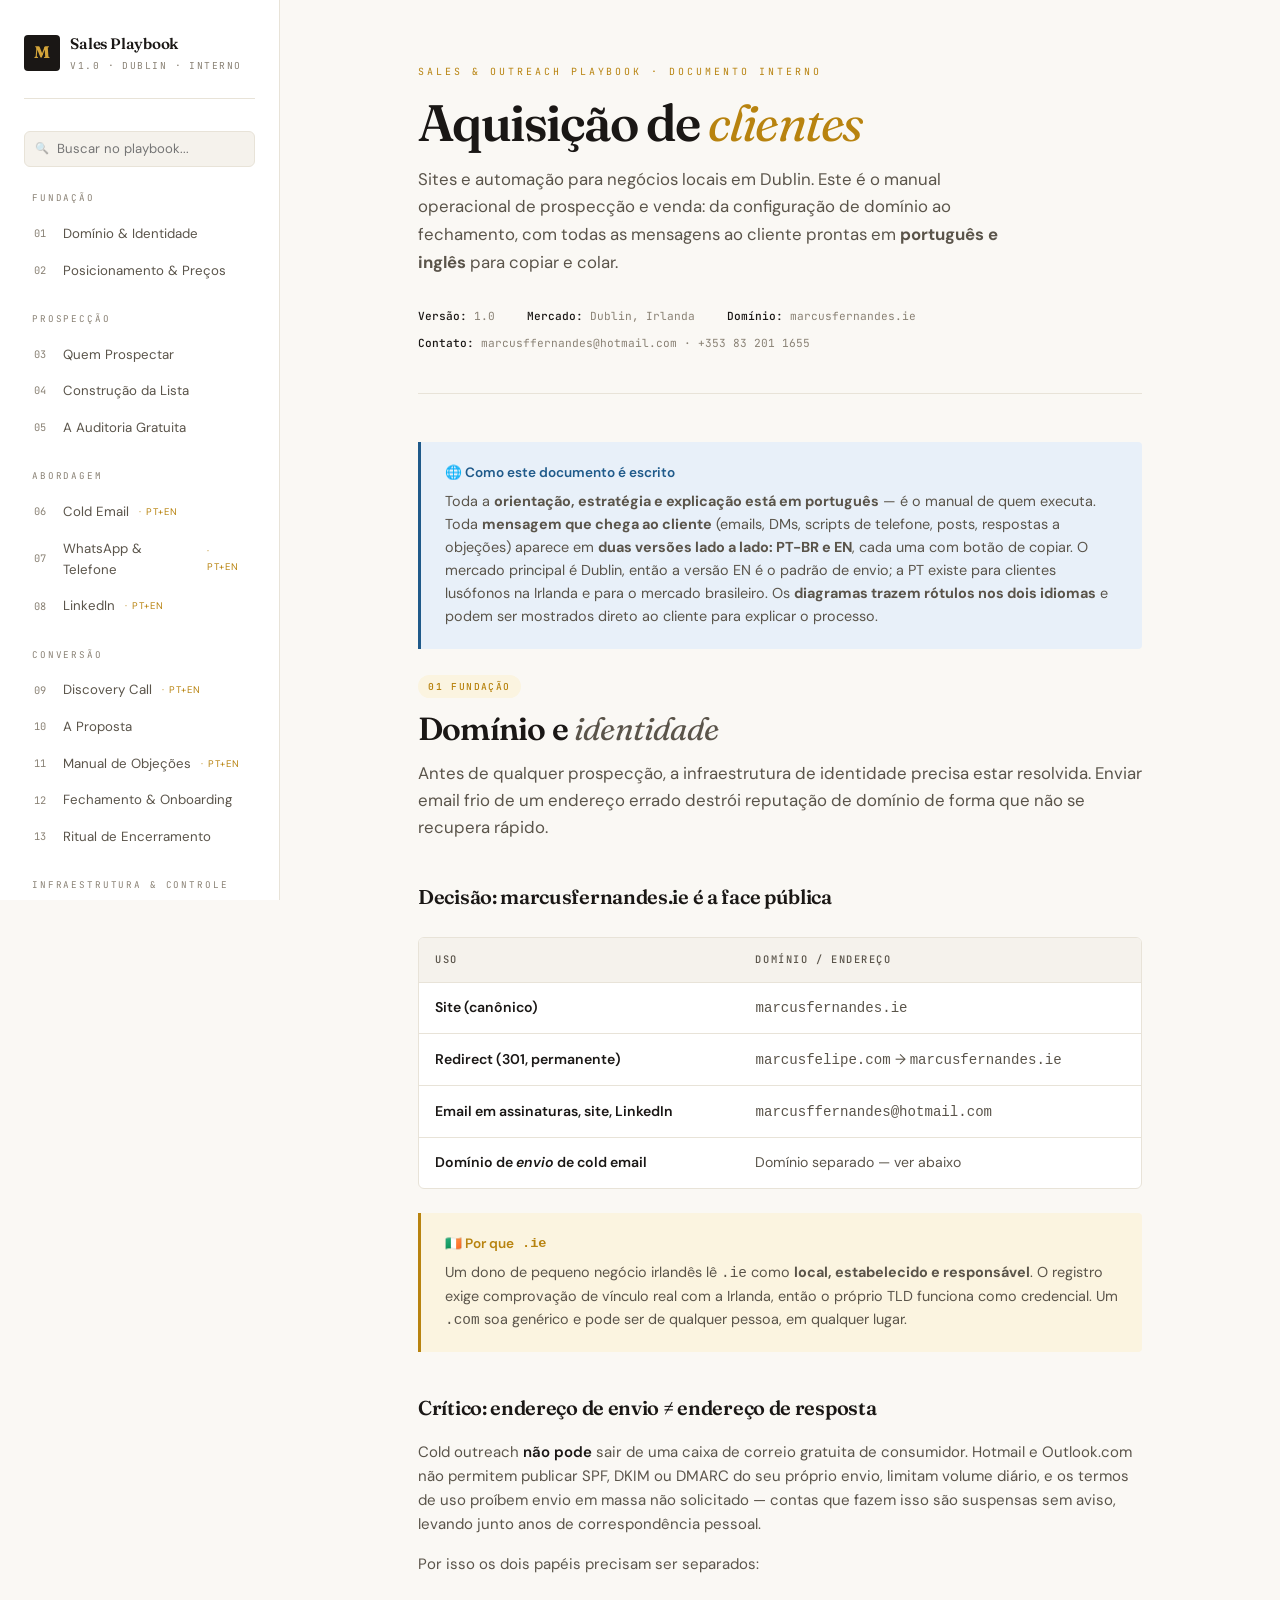
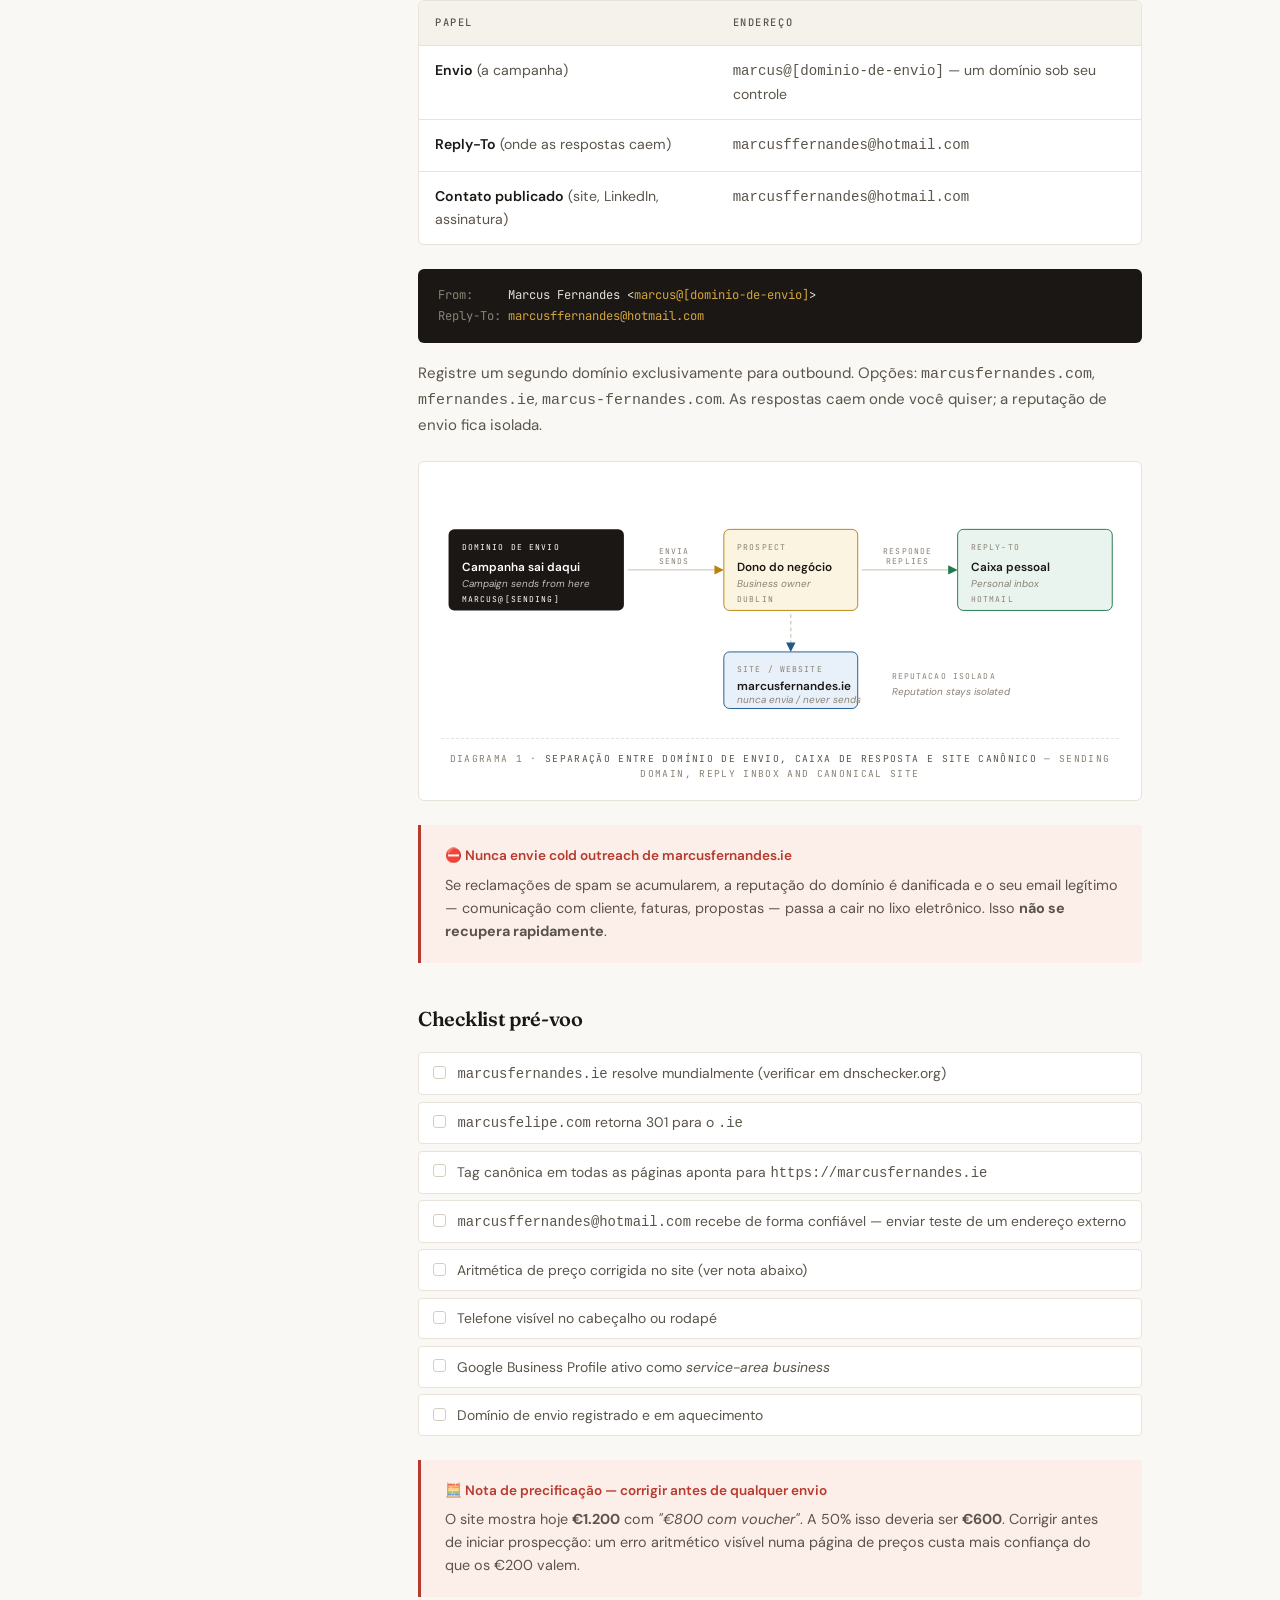
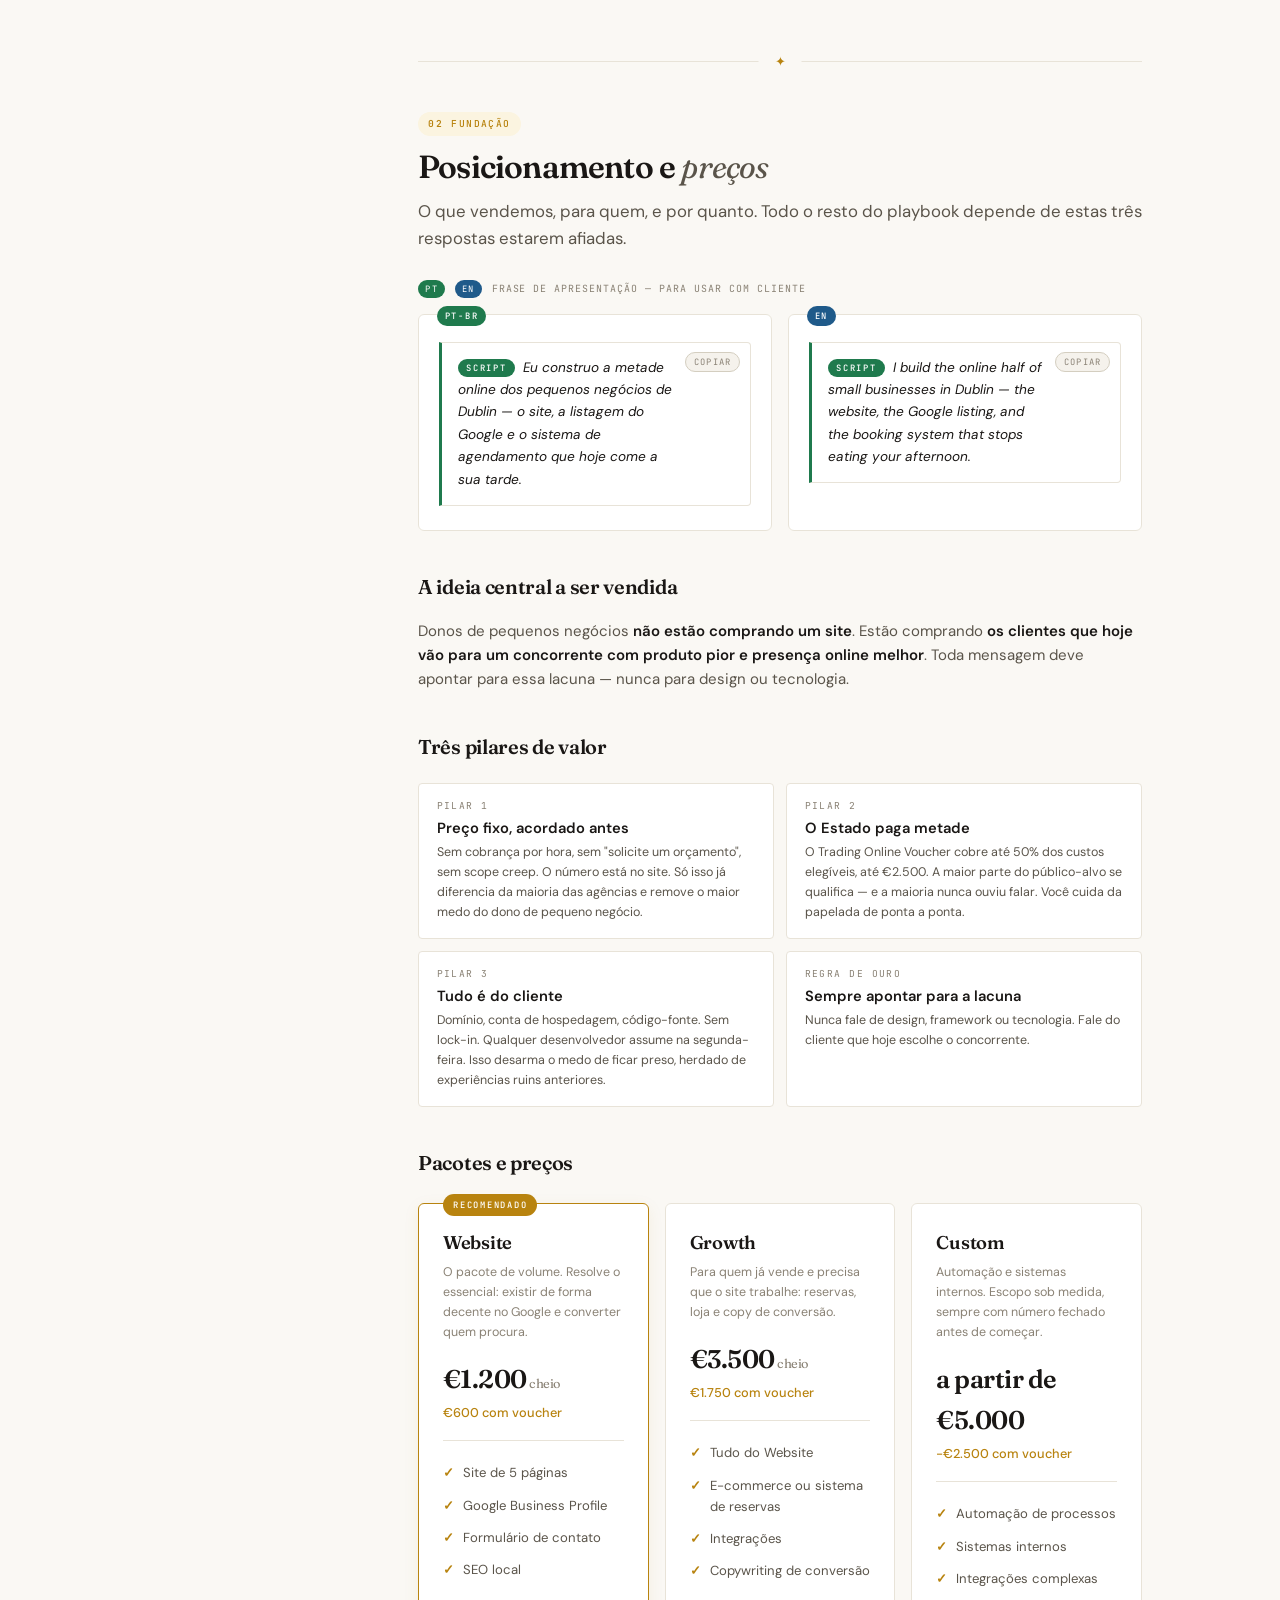
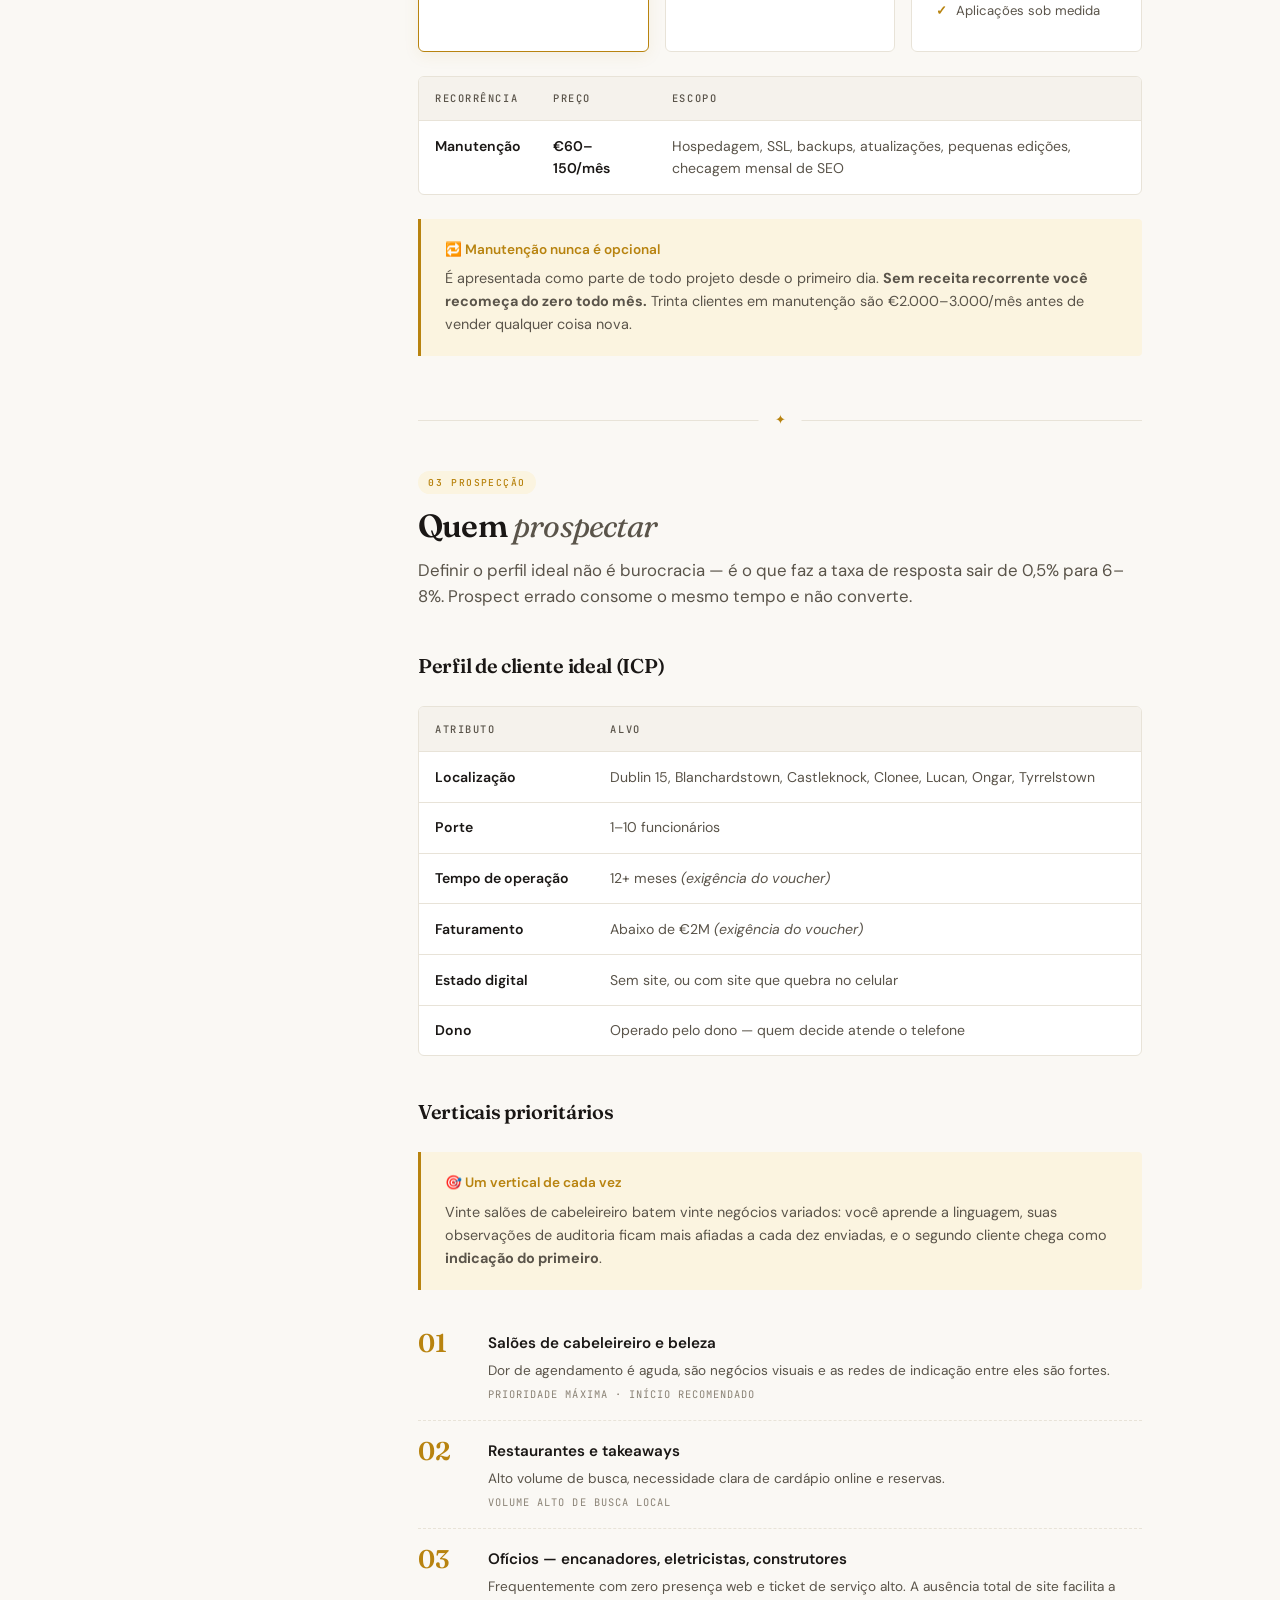
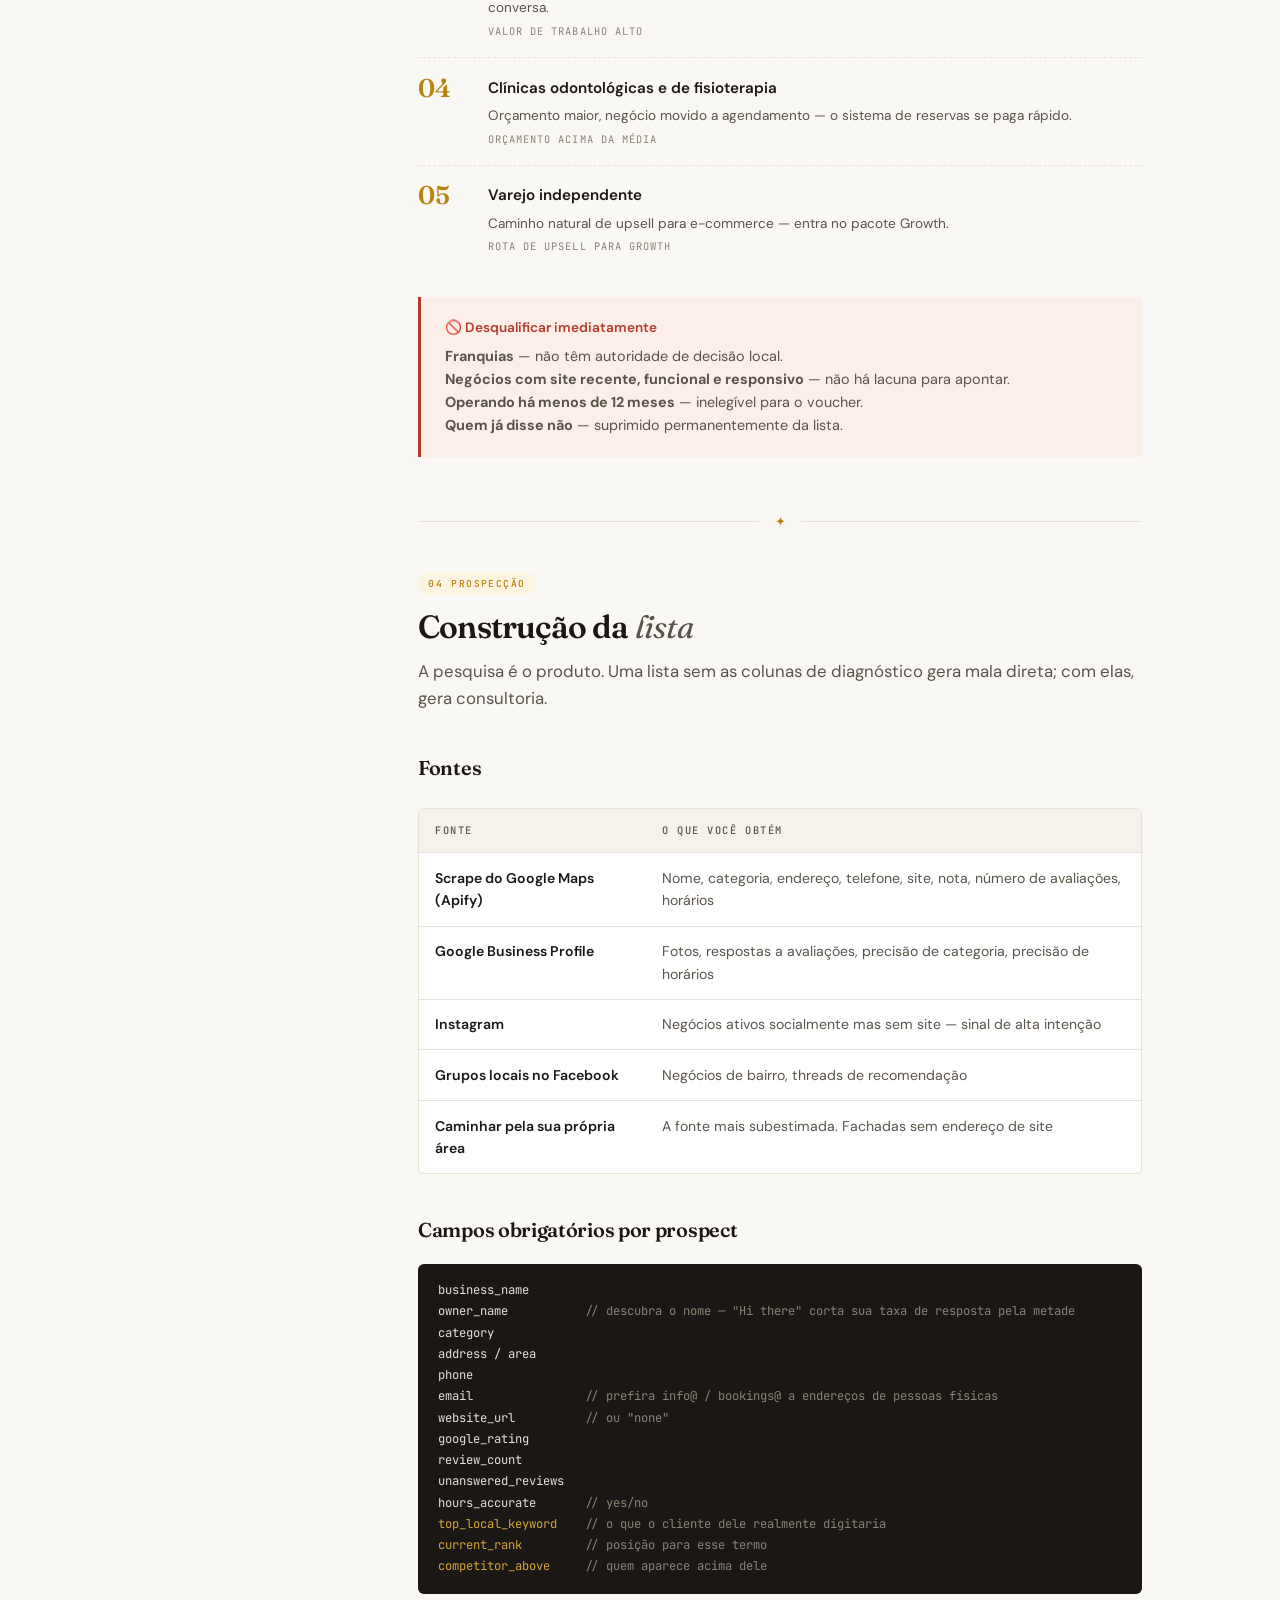
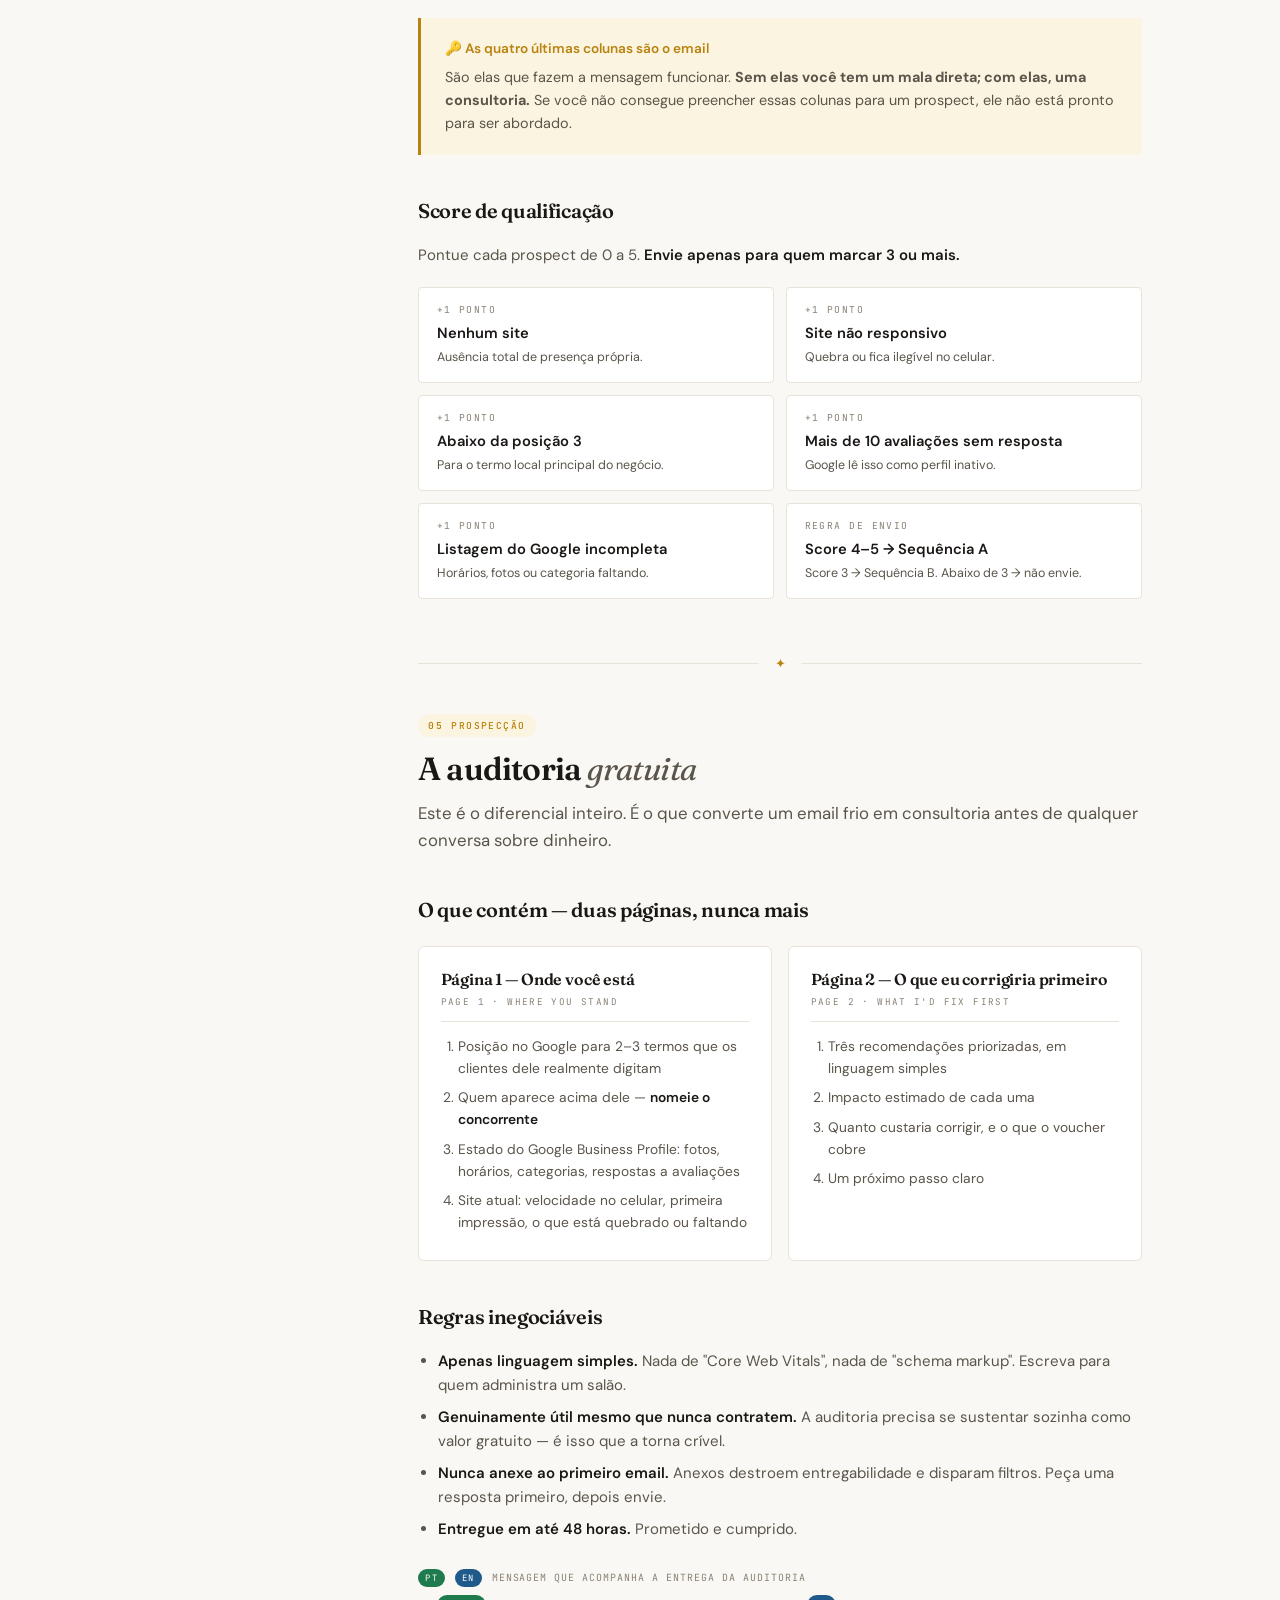
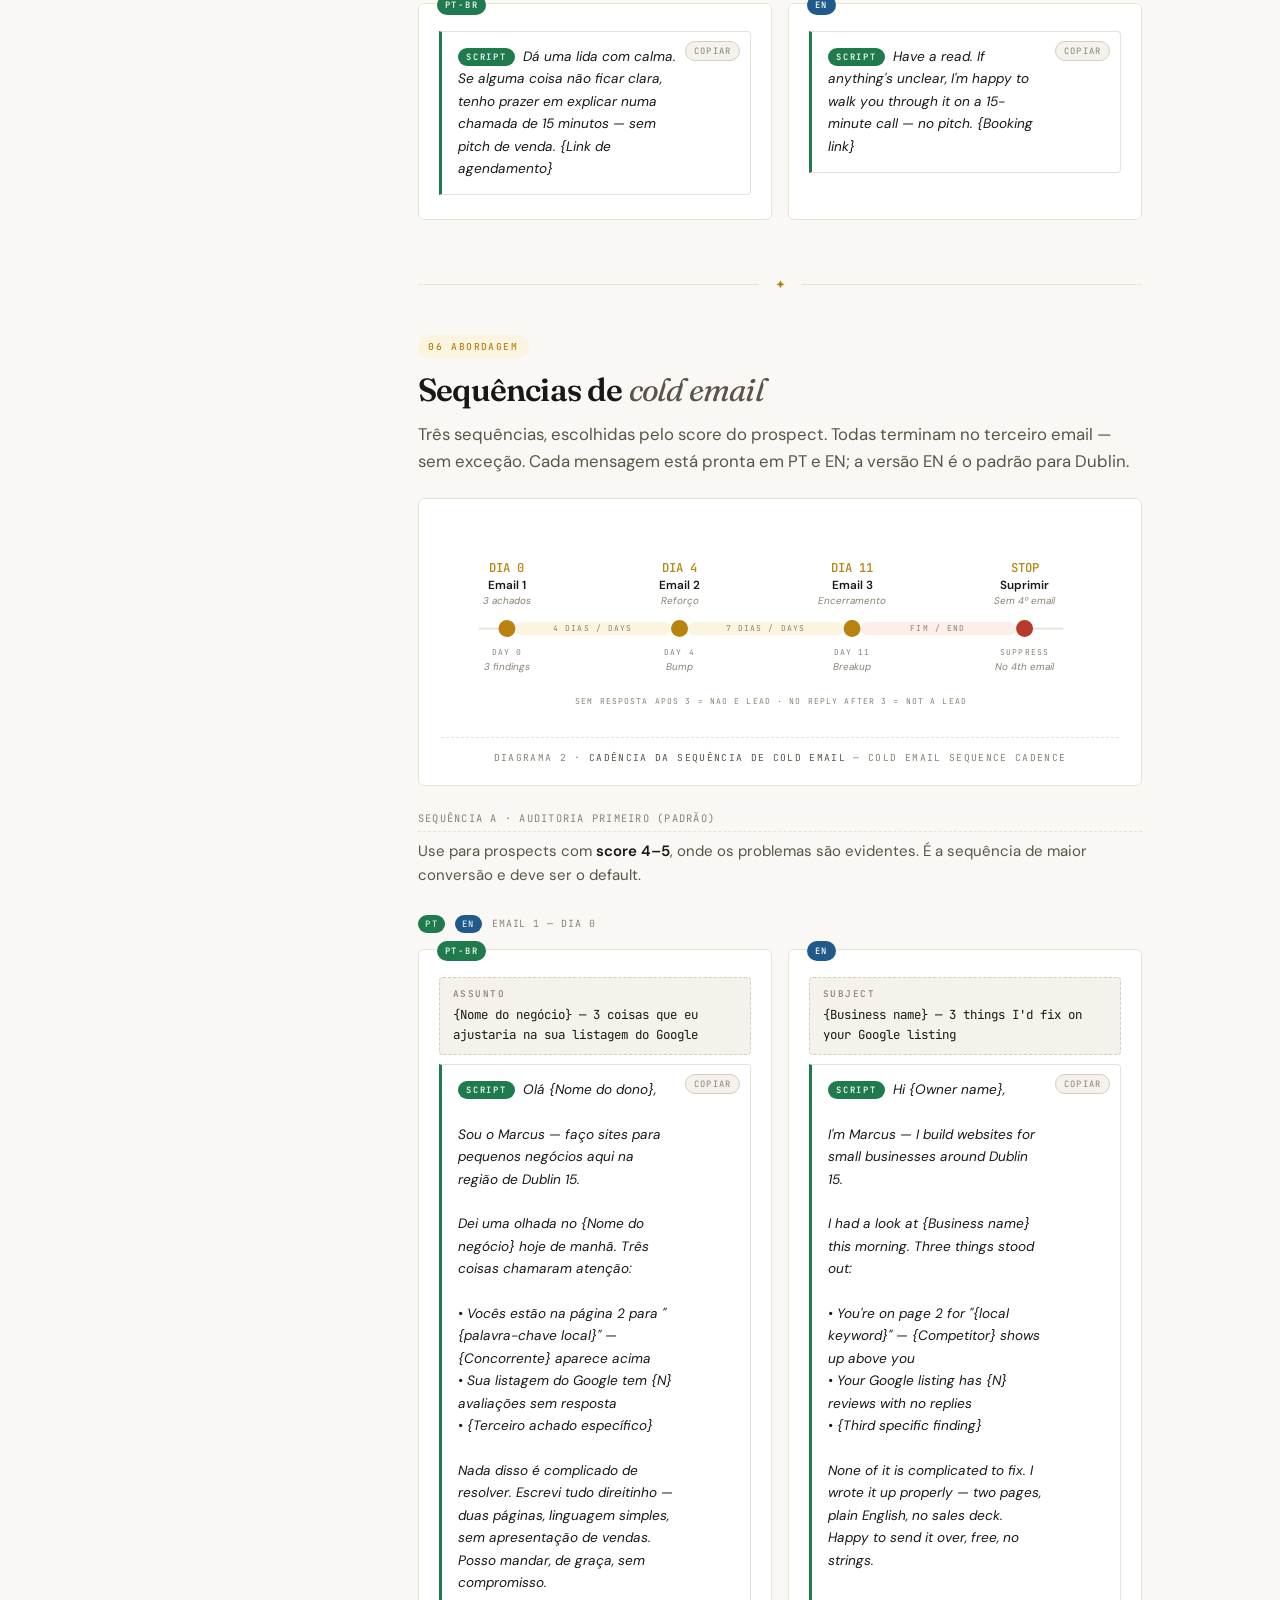
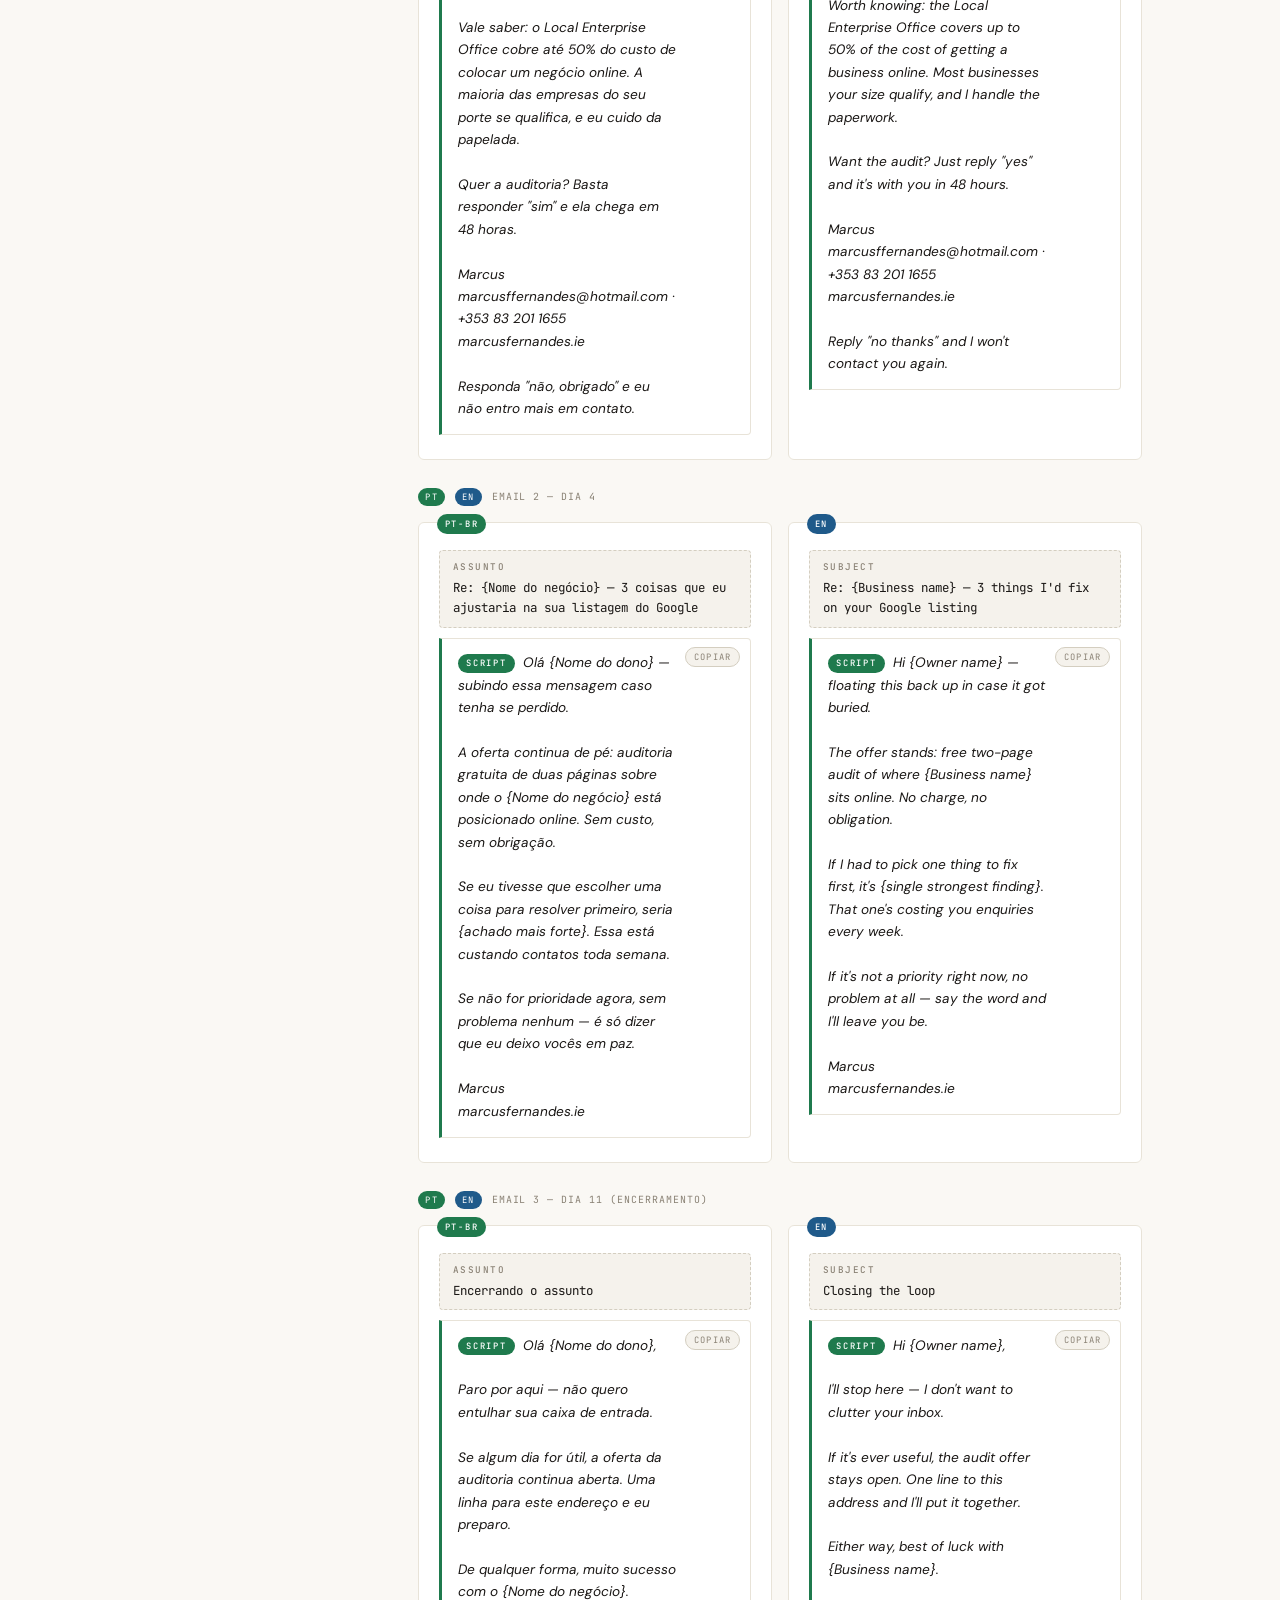
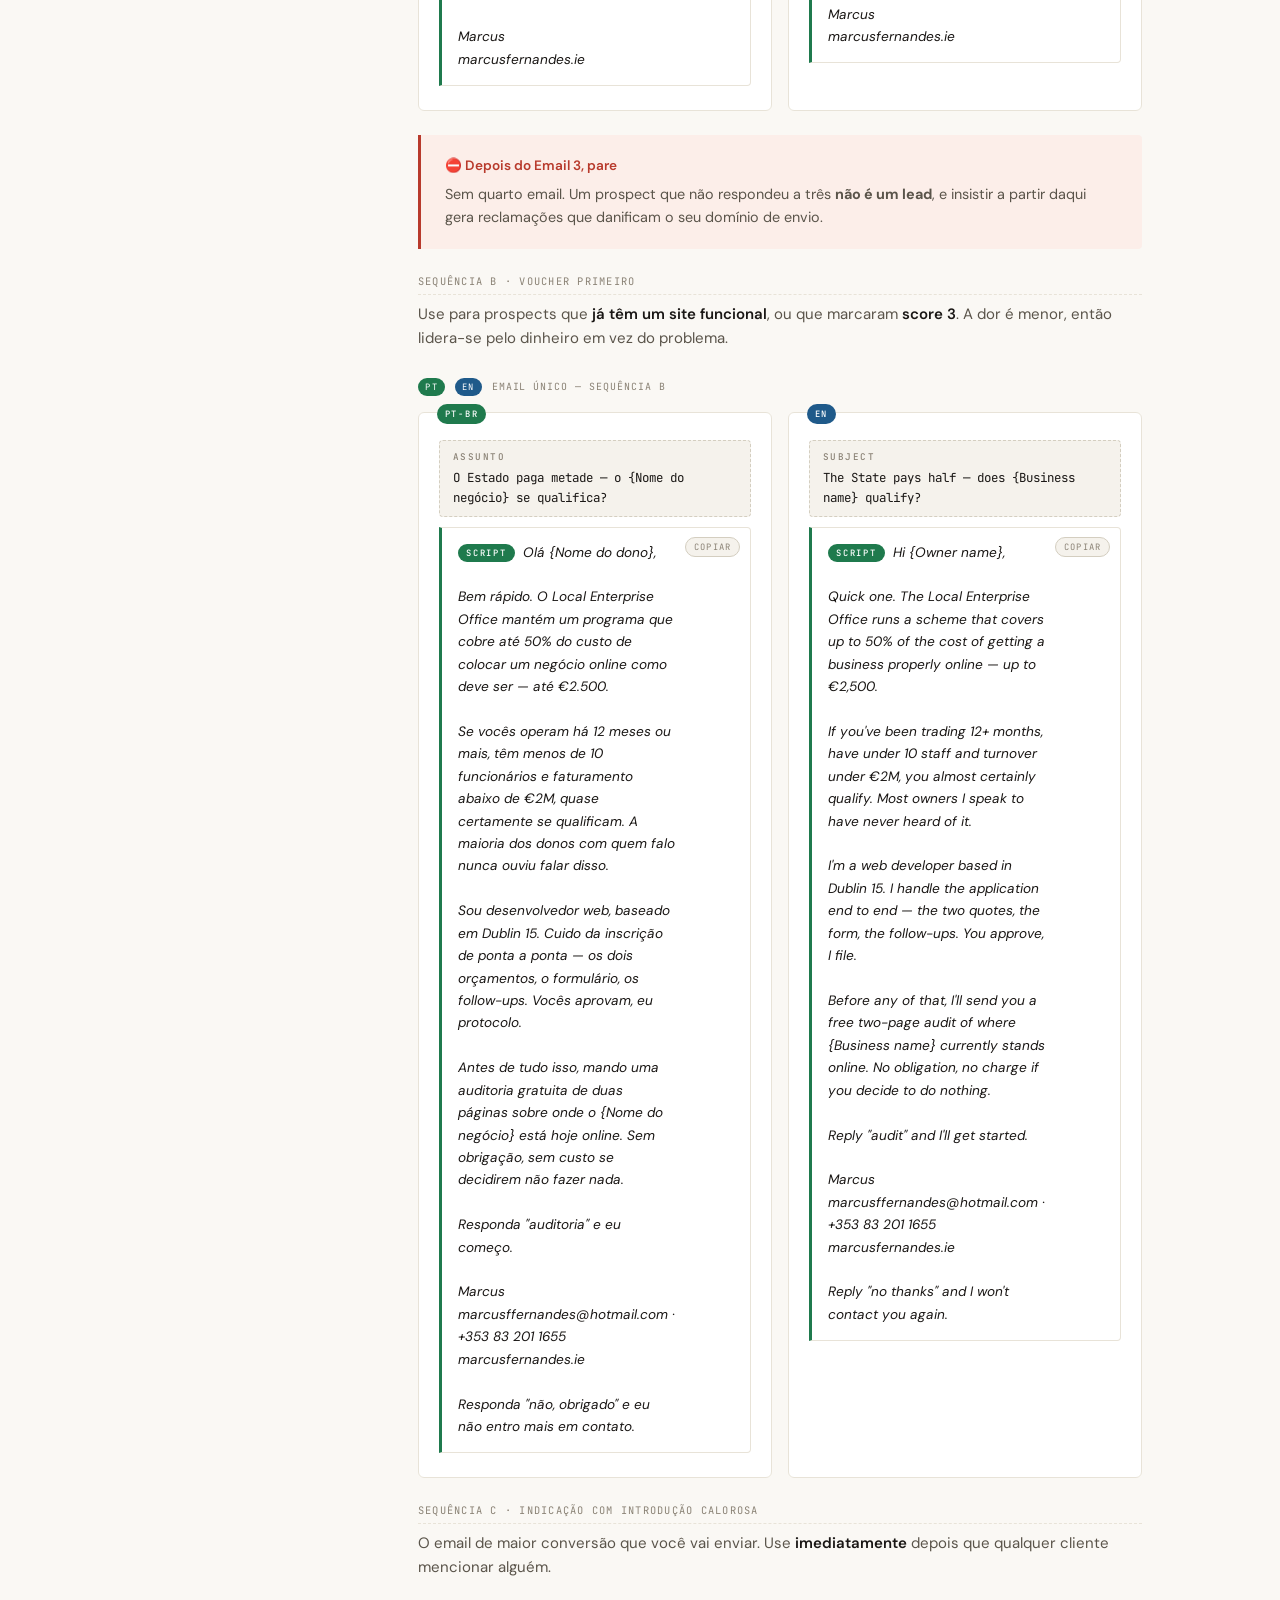
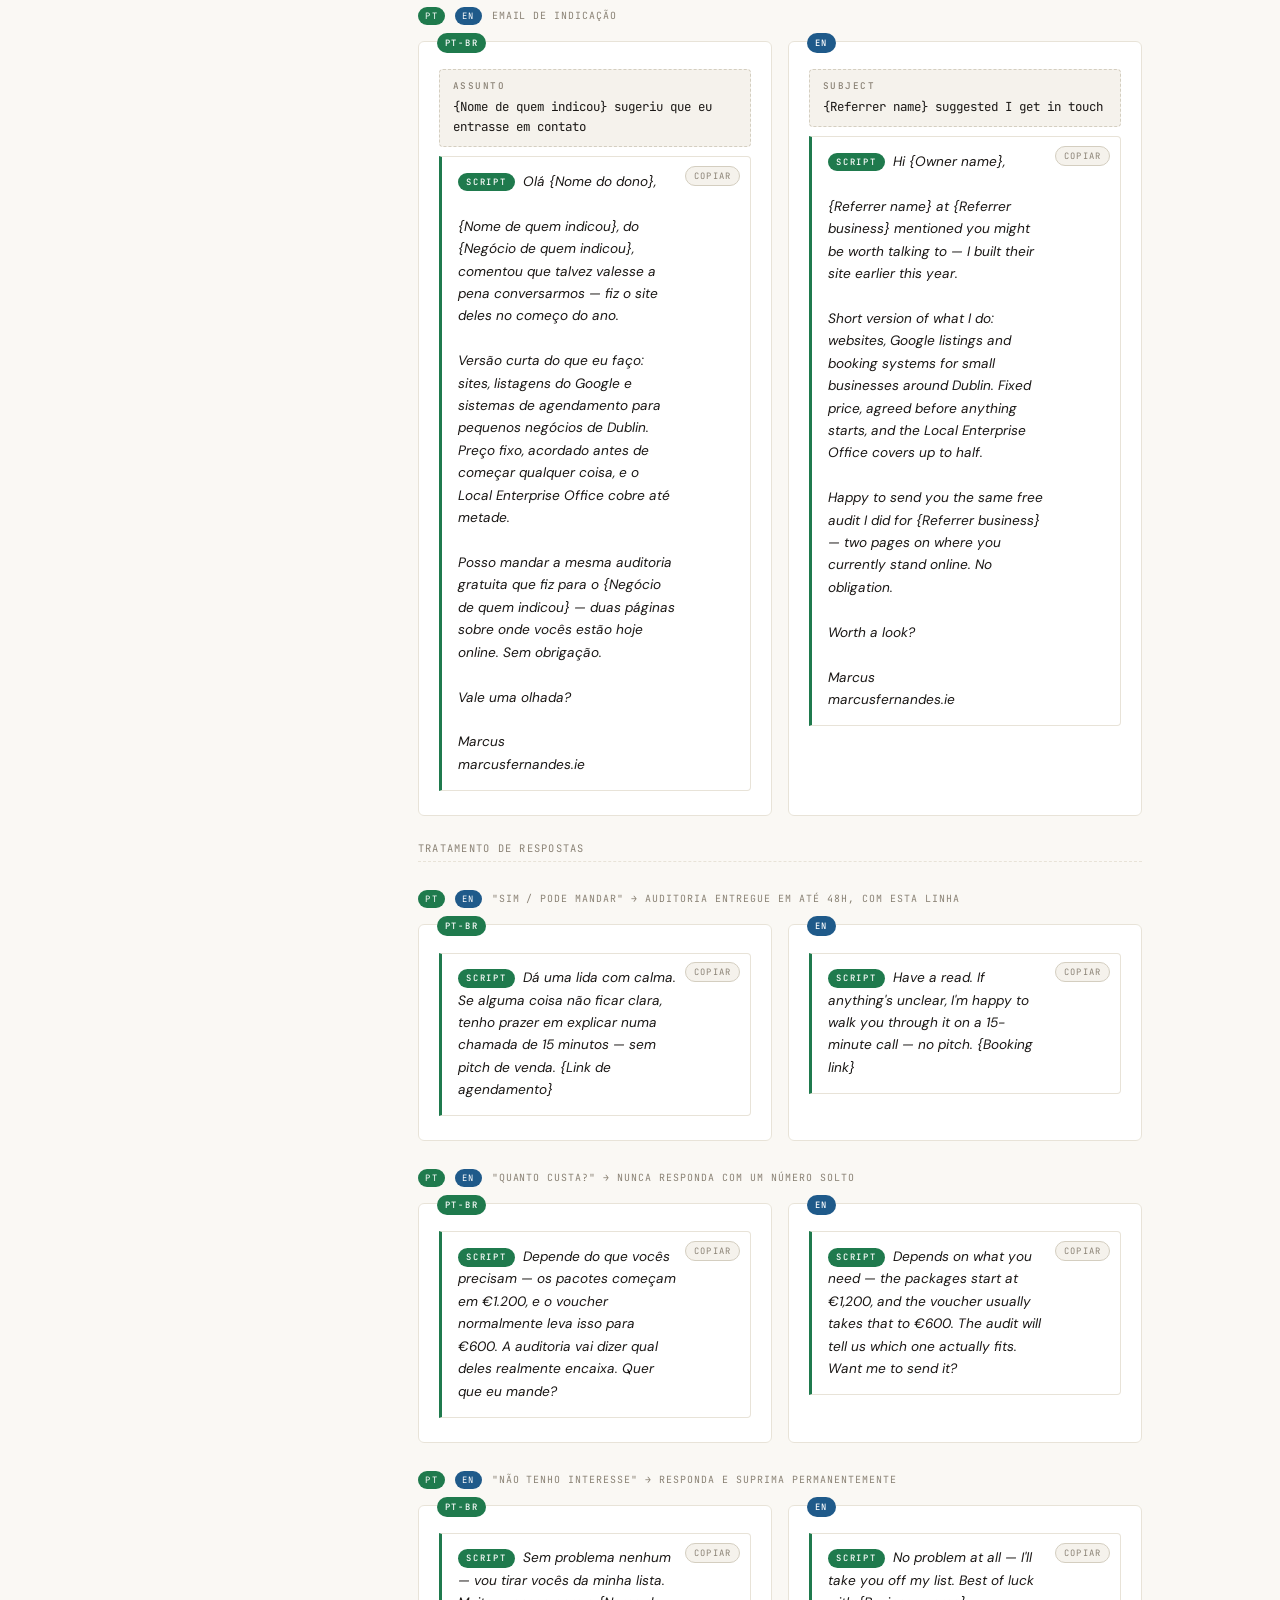
==== index.html @ 7c135a27 "feat(onboarding): Academia de Vendas — curso interativo para novos vendedores Curso de onboarding em" ====
<!DOCTYPE html>
<html lang="pt-BR">
<head>
<meta charset="UTF-8">
<meta name="viewport" content="width=device-width, initial-scale=1.0">
<title>Sales &amp; Outreach Playbook — Marcus Fernandes · Dublin</title>
<link rel="preconnect" href="https://fonts.googleapis.com">
<link href="https://fonts.googleapis.com/css2?family=Fraunces:opsz,wght@9..144,400;9..144,500;9..144,600;9..144,700&family=DM+Sans:wght@400;500;600;700&family=JetBrains+Mono:wght@400;500&display=swap" rel="stylesheet">
<style>
:root {
  --bg: #FAF8F4;
  --surface: #FFFFFF;
  --surface-2: #F5F2EC;
  --border: #E8E3D8;
  --border-strong: #D4CEC0;
  --text: #1A1715;
  --text-2: #5A544A;
  --text-3: #8A8275;
  --gold: #B8830F;
  --gold-light: #D4A53A;
  --gold-bg: #FBF4E0;
  --red: #B83A2C;
  --red-bg: #FCEEE9;
  --green: #1F7A4D;
  --green-bg: #E8F4ED;
  --blue: #1F5A8A;
  --blue-bg: #E8F0F9;
  --ff-display: 'Fraunces', serif;
  --ff-body: 'DM Sans', sans-serif;
  --ff-mono: 'JetBrains Mono', monospace;
  --sidebar-w: 280px;
}

*, *::before, *::after { box-sizing: border-box; margin: 0; padding: 0; }

html { scroll-behavior: smooth; }

body {
  font-family: var(--ff-body);
  background: var(--bg);
  color: var(--text);
  line-height: 1.6;
  font-size: 15px;
}

/* ━━━ LAYOUT ━━━ */
.app {
  display: grid;
  grid-template-columns: var(--sidebar-w) 1fr;
  min-height: 100vh;
}

/* ━━━ SIDEBAR ━━━ */
.sidebar {
  position: sticky;
  top: 0;
  height: 100vh;
  background: var(--surface);
  border-right: 1px solid var(--border);
  padding: 2rem 1.5rem;
  overflow-y: auto;
}

.brand {
  display: flex;
  align-items: center;
  gap: 0.65rem;
  margin-bottom: 2rem;
  padding-bottom: 1.5rem;
  border-bottom: 1px solid var(--border);
}
.brand-mark {
  width: 36px; height: 36px;
  background: var(--text);
  color: var(--gold-light);
  border-radius: 4px;
  display: flex;
  align-items: center;
  justify-content: center;
  font-family: var(--ff-display);
  font-weight: 700;
  font-size: 1.05rem;
  letter-spacing: -0.02em;
}
.brand-info { flex: 1; }
.brand-name {
  font-family: var(--ff-display);
  font-weight: 600;
  font-size: 0.95rem;
  letter-spacing: -0.015em;
  color: var(--text);
}
.brand-meta {
  font-family: var(--ff-mono);
  font-size: 0.6rem;
  letter-spacing: 0.15em;
  color: var(--text-3);
  text-transform: uppercase;
  margin-top: 2px;
}

.search-box {
  margin-bottom: 1.5rem;
  position: relative;
}
.search-box input {
  width: 100%;
  padding: 0.55rem 0.85rem 0.55rem 2rem;
  background: var(--surface-2);
  border: 1px solid var(--border);
  border-radius: 6px;
  font-family: var(--ff-body);
  font-size: 0.82rem;
  color: var(--text);
  outline: none;
  transition: border 0.2s;
}
.search-box input:focus {
  border-color: var(--gold);
  background: var(--surface);
}
.search-box::before {
  content: '🔍';
  position: absolute;
  left: 0.7rem;
  top: 50%;
  transform: translateY(-50%);
  font-size: 0.7rem;
  opacity: 0.5;
}

.toc-section {
  margin-bottom: 1.5rem;
}
.toc-label {
  font-family: var(--ff-mono);
  font-size: 0.58rem;
  letter-spacing: 0.2em;
  color: var(--text-3);
  text-transform: uppercase;
  margin-bottom: 0.6rem;
  padding: 0 0.5rem;
}

.toc-item {
  display: flex;
  align-items: center;
  gap: 0.6rem;
  padding: 0.45rem 0.65rem;
  border-radius: 4px;
  font-size: 0.83rem;
  color: var(--text-2);
  text-decoration: none;
  transition: all 0.15s;
  cursor: pointer;
  margin-bottom: 1px;
}
.toc-item:hover {
  background: var(--surface-2);
  color: var(--text);
}
.toc-item.active {
  background: var(--gold-bg);
  color: var(--gold);
  font-weight: 500;
}
.toc-num {
  font-family: var(--ff-mono);
  font-size: 0.65rem;
  color: var(--text-3);
  min-width: 1.2rem;
}
.toc-item.active .toc-num { color: var(--gold); }

/* ━━━ MAIN ━━━ */
.main {
  padding: 0;
  max-width: 100%;
  overflow-x: hidden;
}

.content {
  max-width: 820px;
  margin: 0 auto;
  padding: 4rem 3rem 6rem;
}

/* ━━━ HEADER ━━━ */
.doc-header {
  border-bottom: 1px solid var(--border);
  padding-bottom: 2.5rem;
  margin-bottom: 3rem;
}
.doc-eyebrow {
  font-family: var(--ff-mono);
  font-size: 0.62rem;
  letter-spacing: 0.3em;
  color: var(--gold);
  text-transform: uppercase;
  margin-bottom: 1rem;
}
.doc-title {
  font-family: var(--ff-display);
  font-weight: 600;
  font-size: clamp(2.2rem, 4vw, 3.2rem);
  line-height: 1.05;
  letter-spacing: -0.03em;
  margin-bottom: 1rem;
}
.doc-title em {
  font-style: italic;
  color: var(--gold);
  font-weight: 400;
}
.doc-sub {
  font-size: 1.05rem;
  color: var(--text-2);
  max-width: 580px;
  line-height: 1.65;
}

.doc-meta {
  display: flex;
  gap: 2rem;
  margin-top: 2rem;
  font-family: var(--ff-mono);
  font-size: 0.7rem;
  color: var(--text-3);
}
.doc-meta span strong { color: var(--text); font-weight: 500; }

/* ━━━ SECTION ━━━ */
.section {
  margin-bottom: 4rem;
  scroll-margin-top: 2rem;
}

.section-tag {
  display: inline-flex;
  align-items: center;
  gap: 0.5rem;
  padding: 0.25rem 0.65rem;
  background: var(--gold-bg);
  color: var(--gold);
  border-radius: 100px;
  font-family: var(--ff-mono);
  font-size: 0.6rem;
  letter-spacing: 0.15em;
  text-transform: uppercase;
  font-weight: 500;
  margin-bottom: 0.85rem;
}
.section-tag-num {
  font-weight: 600;
}

.section h2 {
  font-family: var(--ff-display);
  font-weight: 600;
  font-size: 2rem;
  letter-spacing: -0.025em;
  line-height: 1.15;
  margin-bottom: 0.75rem;
}
.section h2 em {
  font-style: italic;
  font-weight: 400;
  color: var(--text-2);
}
.section-lead {
  font-size: 1.05rem;
  color: var(--text-2);
  margin-bottom: 2rem;
  line-height: 1.6;
}

.section h3 {
  font-family: var(--ff-display);
  font-weight: 600;
  font-size: 1.25rem;
  letter-spacing: -0.015em;
  margin-top: 2.5rem;
  margin-bottom: 1rem;
  color: var(--text);
}
.section h4 {
  font-family: var(--ff-body);
  font-weight: 600;
  font-size: 0.9rem;
  text-transform: uppercase;
  letter-spacing: 0.05em;
  margin-top: 1.75rem;
  margin-bottom: 0.75rem;
  color: var(--text);
}

.section p {
  margin-bottom: 1rem;
  color: var(--text-2);
}
.section p strong { color: var(--text); font-weight: 600; }

.section ul, .section ol {
  margin-left: 1.25rem;
  margin-bottom: 1rem;
  color: var(--text-2);
}
.section li { margin-bottom: 0.5rem; }
.section li strong { color: var(--text); font-weight: 600; }

/* ━━━ CALLOUTS ━━━ */
.callout {
  padding: 1.25rem 1.5rem;
  border-left: 3px solid;
  border-radius: 0 4px 4px 0;
  margin: 1.5rem 0;
  background: var(--surface-2);
}
.callout-title {
  font-weight: 600;
  font-size: 0.85rem;
  margin-bottom: 0.4rem;
  display: flex;
  align-items: center;
  gap: 0.5rem;
}
.callout-body { font-size: 0.9rem; color: var(--text-2); line-height: 1.6; }
.callout.gold { border-color: var(--gold); background: var(--gold-bg); }
.callout.gold .callout-title { color: var(--gold); }
.callout.red { border-color: var(--red); background: var(--red-bg); }
.callout.red .callout-title { color: var(--red); }
.callout.green { border-color: var(--green); background: var(--green-bg); }
.callout.green .callout-title { color: var(--green); }
.callout.blue { border-color: var(--blue); background: var(--blue-bg); }
.callout.blue .callout-title { color: var(--blue); }

/* ━━━ TABLES ━━━ */
.table-wrap {
  margin: 1.5rem 0;
  border: 1px solid var(--border);
  border-radius: 6px;
  overflow: hidden;
  background: var(--surface);
}
table {
  width: 100%;
  border-collapse: collapse;
  font-size: 0.88rem;
}
thead { background: var(--surface-2); }
th {
  text-align: left;
  padding: 0.85rem 1rem;
  font-family: var(--ff-mono);
  font-size: 0.65rem;
  letter-spacing: 0.15em;
  text-transform: uppercase;
  color: var(--text-2);
  font-weight: 500;
  border-bottom: 1px solid var(--border);
}
td {
  padding: 0.85rem 1rem;
  border-bottom: 1px solid var(--border);
  color: var(--text-2);
  vertical-align: top;
}
tbody tr:last-child td { border-bottom: none; }
tbody tr:hover { background: var(--surface-2); }
td strong { color: var(--text); font-weight: 600; }

/* ━━━ TIER CARDS (PRICING) ━━━ */
.tier-grid {
  display: grid;
  grid-template-columns: repeat(3, 1fr);
  gap: 1rem;
  margin: 1.5rem 0;
}
.tier {
  background: var(--surface);
  border: 1px solid var(--border);
  border-radius: 6px;
  padding: 1.5rem;
  position: relative;
}
.tier.featured {
  border-color: var(--gold);
  box-shadow: 0 4px 16px rgba(184,131,15,0.08);
}
.tier.featured::before {
  content: 'RECOMENDADO';
  position: absolute;
  top: -10px;
  left: 1.5rem;
  background: var(--gold);
  color: white;
  font-family: var(--ff-mono);
  font-size: 0.55rem;
  letter-spacing: 0.2em;
  padding: 4px 10px;
  border-radius: 100px;
  font-weight: 500;
}
.tier-name {
  font-family: var(--ff-display);
  font-weight: 600;
  font-size: 1.15rem;
  margin-bottom: 0.4rem;
  letter-spacing: -0.015em;
}
.tier-tagline {
  font-size: 0.78rem;
  color: var(--text-3);
  margin-bottom: 1rem;
  min-height: 2.5rem;
}
.tier-price {
  font-family: var(--ff-display);
  font-weight: 600;
  font-size: 1.6rem;
  color: var(--text);
  margin-bottom: 0.2rem;
  letter-spacing: -0.02em;
}
.tier-price small {
  font-size: 0.8rem;
  font-weight: 400;
  color: var(--text-3);
}
.tier-monthly {
  font-size: 0.8rem;
  color: var(--gold);
  margin-bottom: 1rem;
  font-weight: 500;
  padding-bottom: 1rem;
  border-bottom: 1px solid var(--border);
}
.tier-features {
  list-style: none;
  margin: 0 !important;
}
.tier-features li {
  font-size: 0.82rem;
  color: var(--text-2);
  padding: 0.35rem 0;
  padding-left: 1.25rem;
  position: relative;
  margin-bottom: 0 !important;
}
.tier-features li::before {
  content: '✓';
  position: absolute;
  left: 0;
  color: var(--gold);
  font-weight: 700;
}

/* ━━━ TIMELINE / PROCESS ━━━ */
.process {
  margin: 1.5rem 0;
}
.process-step {
  display: grid;
  grid-template-columns: 50px 1fr;
  gap: 1.25rem;
  padding: 1.1rem 0;
  border-bottom: 1px dashed var(--border);
  align-items: flex-start;
}
.process-step:last-child { border-bottom: none; }
.process-num {
  font-family: var(--ff-display);
  font-weight: 600;
  font-size: 1.6rem;
  color: var(--gold);
  line-height: 1;
}
.process-title {
  font-weight: 600;
  font-size: 0.95rem;
  margin-bottom: 0.3rem;
}
.process-desc {
  font-size: 0.85rem;
  color: var(--text-2);
  line-height: 1.55;
  margin-bottom: 0.3rem;
}
.process-meta {
  font-family: var(--ff-mono);
  font-size: 0.65rem;
  letter-spacing: 0.1em;
  color: var(--text-3);
  text-transform: uppercase;
}

/* ━━━ KEY POINTS ━━━ */
.key-grid {
  display: grid;
  grid-template-columns: 1fr 1fr;
  gap: 0.75rem;
  margin: 1.25rem 0;
}
.key-item {
  background: var(--surface);
  border: 1px solid var(--border);
  border-radius: 4px;
  padding: 0.9rem 1.1rem;
}
.key-label {
  font-family: var(--ff-mono);
  font-size: 0.6rem;
  letter-spacing: 0.15em;
  color: var(--text-3);
  text-transform: uppercase;
  margin-bottom: 0.25rem;
}
.key-value {
  font-weight: 600;
  font-size: 0.92rem;
  color: var(--text);
}
.key-value small {
  display: block;
  font-weight: 400;
  font-size: 0.78rem;
  color: var(--text-2);
  margin-top: 0.15rem;
}

/* ━━━ SCRIPT BOX ━━━ */
.script-box {
  background: var(--surface);
  border: 1px solid var(--border);
  border-left: 3px solid var(--green);
  padding: 1rem 1.25rem;
  border-radius: 0 4px 4px 0;
  margin: 1rem 0;
  font-style: italic;
  color: var(--text);
  font-size: 0.92rem;
  line-height: 1.65;
}
.script-box::before {
  content: 'SCRIPT';
  display: inline-block;
  font-family: var(--ff-mono);
  font-size: 0.55rem;
  letter-spacing: 0.2em;
  background: var(--green);
  color: white;
  padding: 2px 8px;
  border-radius: 100px;
  font-style: normal;
  font-weight: 500;
  margin-right: 0.5rem;
  vertical-align: 1px;
}

/* ━━━ ROADMAP ━━━ */
.roadmap {
  display: grid;
  grid-template-columns: repeat(3, 1fr);
  gap: 1rem;
  margin: 1.5rem 0;
}
.phase {
  background: var(--surface);
  border: 1px solid var(--border);
  border-radius: 6px;
  padding: 1.5rem;
  position: relative;
}
.phase-label {
  font-family: var(--ff-mono);
  font-size: 0.6rem;
  letter-spacing: 0.2em;
  text-transform: uppercase;
  margin-bottom: 0.5rem;
}
.phase-1 .phase-label { color: var(--green); }
.phase-2 .phase-label { color: var(--gold); }
.phase-3 .phase-label { color: var(--blue); }
.phase-title {
  font-family: var(--ff-display);
  font-weight: 600;
  font-size: 1.1rem;
  margin-bottom: 0.4rem;
  letter-spacing: -0.01em;
}
.phase-when {
  font-size: 0.78rem;
  color: var(--text-3);
  margin-bottom: 1rem;
  padding-bottom: 0.85rem;
  border-bottom: 1px solid var(--border);
}
.phase-list {
  list-style: none;
  margin: 0 !important;
  font-size: 0.83rem;
}
.phase-list li {
  padding: 0.3rem 0;
  color: var(--text-2);
  margin-bottom: 0 !important;
}

/* ━━━ BILINGUAL BLOCKS (PT + EN side by side) ━━━ */
.bi {
  display: grid;
  grid-template-columns: 1fr 1fr;
  gap: 1rem;
  margin: 1rem 0 1.5rem;
}
.bi-col {
  background: var(--surface);
  border: 1px solid var(--border);
  border-radius: 6px;
  padding: 1.1rem 1.25rem;
  position: relative;
}
.bi-col::before {
  font-family: var(--ff-mono);
  font-size: 0.55rem;
  letter-spacing: 0.2em;
  padding: 3px 8px;
  border-radius: 100px;
  font-weight: 500;
  color: white;
  position: absolute;
  top: -9px;
  left: 1.1rem;
}
.bi-col.pt::before { content: 'PT-BR'; background: var(--green); }
.bi-col.en::before { content: 'EN'; background: var(--blue); }
.bi-col p { font-size: 0.88rem; color: var(--text-2); margin: 0.5rem 0; line-height: 1.6; }
.bi-col p:first-child { margin-top: 0.6rem; }
.bi-col p:last-child { margin-bottom: 0; }
.bi-col .script-box { margin: 0.6rem 0 0.4rem; font-size: 0.85rem; padding: 0.85rem 1rem; }
.bi-col .script-box:first-of-type { margin-top: 0.6rem; }
.bi-col strong { color: var(--text); }
.bi-col em { color: var(--text-2); font-style: italic; }
.bi-sub {
  font-family: var(--ff-mono);
  font-size: 0.65rem;
  letter-spacing: 0.12em;
  text-transform: uppercase;
  color: var(--text-3);
  margin: 1.5rem 0 0.4rem;
  padding-bottom: 0.3rem;
  border-bottom: 1px dashed var(--border);
}

/* Walk-through stops list */
.walk-stops {
  list-style: none;
  margin: 0.8rem 0 0 !important;
  counter-reset: walkstop;
}
.walk-stops > li {
  padding: 0.55rem 0 0.55rem 2rem;
  position: relative;
  font-size: 0.88rem;
  color: var(--text-2);
  margin-bottom: 0 !important;
  border-bottom: 1px dashed var(--border);
}
.walk-stops > li:last-child { border-bottom: none; }
.walk-stops > li::before {
  counter-increment: walkstop;
  content: counter(walkstop);
  position: absolute;
  left: 0;
  top: 0.55rem;
  width: 1.4rem;
  height: 1.4rem;
  background: var(--gold);
  color: white;
  border-radius: 50%;
  font-family: var(--ff-mono);
  font-size: 0.7rem;
  font-weight: 600;
  display: flex;
  align-items: center;
  justify-content: center;
}
.walk-stops > li strong { color: var(--text); font-weight: 600; }

/* ━━━ DIVIDER ━━━ */
.divider {
  height: 1px;
  background: var(--border);
  margin: 3rem 0;
  position: relative;
}
.divider::after {
  content: '✦';
  position: absolute;
  top: 50%;
  left: 50%;
  transform: translate(-50%, -50%);
  background: var(--bg);
  padding: 0 1rem;
  color: var(--gold);
  font-size: 0.8rem;
}

/* ━━━ OBJECTIONS ━━━ */
.objection {
  background: var(--surface);
  border: 1px solid var(--border);
  border-radius: 6px;
  margin-bottom: 1rem;
  overflow: hidden;
  transition: border-color 0.2s;
}
.objection:hover { border-color: var(--gold); }

.obj-bar {
  display: flex;
  align-items: center;
  gap: 1rem;
  padding: 1.1rem 1.5rem;
  background: var(--surface-2);
  border-bottom: 1px solid var(--border);
}
.obj-num {
  font-family: var(--ff-display);
  font-weight: 600;
  font-size: 1.8rem;
  color: var(--gold);
  line-height: 1;
  min-width: 2rem;
}
.obj-meta { flex: 1; min-width: 0; }
.obj-cat {
  font-family: var(--ff-mono);
  font-size: 0.58rem;
  letter-spacing: 0.2em;
  color: var(--red);
  text-transform: uppercase;
  margin-bottom: 0.2rem;
  display: block;
  font-weight: 500;
}
.obj-quote {
  font-weight: 600;
  font-size: 1rem;
  color: var(--text);
  font-style: italic;
}
.obj-body {
  padding: 1.25rem 1.5rem;
}
.obj-section {
  margin-bottom: 1.1rem;
}
.obj-section:last-child { margin-bottom: 0; }
.obj-label {
  font-family: var(--ff-mono);
  font-size: 0.58rem;
  letter-spacing: 0.18em;
  color: var(--text-3);
  text-transform: uppercase;
  margin-bottom: 0.4rem;
  font-weight: 500;
}
.obj-section p {
  margin: 0;
  font-size: 0.9rem;
  color: var(--text-2);
  line-height: 1.6;
}
.obj-tech-badge {
  display: inline-block;
  padding: 0.35rem 0.8rem;
  background: var(--gold-bg);
  border: 1px solid rgba(184,131,15,0.25);
  border-radius: 100px;
  font-family: var(--ff-mono);
  font-size: 0.65rem;
  letter-spacing: 0.08em;
  color: var(--gold);
  text-transform: uppercase;
  font-weight: 500;
}

/* ━━━ FOOTER ━━━ */
.doc-footer {
  margin-top: 4rem;
  padding-top: 2rem;
  border-top: 1px solid var(--border);
  font-family: var(--ff-mono);
  font-size: 0.7rem;
  color: var(--text-3);
  text-align: center;
  letter-spacing: 0.05em;
}

/* ━━━ MOBILE ━━━ */
@media (max-width: 900px) {
  .app { grid-template-columns: 1fr; }
  .sidebar {
    position: fixed;
    top: 0; left: -100%;
    width: 280px;
    z-index: 100;
    transition: left 0.3s;
    box-shadow: 2px 0 20px rgba(0,0,0,0.1);
  }
  .sidebar.open { left: 0; }
  .content { padding: 3rem 1.25rem 4rem; }
  .tier-grid, .roadmap { grid-template-columns: 1fr; }
  .key-grid, .bi { grid-template-columns: 1fr; }
  .menu-toggle {
    display: flex !important;
    position: fixed;
    top: 1rem; right: 1rem;
    z-index: 101;
    width: 40px; height: 40px;
    background: var(--text);
    color: var(--bg);
    border-radius: 6px;
    align-items: center;
    justify-content: center;
    cursor: pointer;
    border: none;
  }
}
.menu-toggle { display: none; }

/* Cabeçalho ganhou um quarto item (contato) — precisa quebrar no mobile */
.doc-meta { flex-wrap: wrap; gap: 0.55rem 2rem; }

/* ━━━ COPY BUTTON (scripts copiáveis) ━━━ */
.script-box { position: relative; padding-right: 4.75rem; }
/* especificidade maior que .bi-col .script-box, que redefine o padding */
.bi-col .script-box, .obj-section .script-box { padding-right: 4.6rem; }
.copy-btn {
  position: absolute;
  top: 0.55rem;
  right: 0.6rem;
  font-family: var(--ff-mono);
  font-size: 0.55rem;
  letter-spacing: 0.14em;
  text-transform: uppercase;
  background: var(--surface-2);
  border: 1px solid var(--border-strong);
  color: var(--text-3);
  padding: 3px 8px;
  border-radius: 100px;
  cursor: pointer;
  font-style: normal;
  transition: all 0.15s;
}
.copy-btn:hover { background: var(--gold); border-color: var(--gold); color: #fff; }
.copy-btn.done { background: var(--green); border-color: var(--green); color: #fff; }

/* ━━━ CODE / DATA BLOCK ━━━ */
.code-block {
  background: var(--text);
  color: #E6E1D8;
  font-family: var(--ff-mono);
  font-size: 0.76rem;
  line-height: 1.75;
  padding: 1rem 1.25rem;
  border-radius: 6px;
  margin: 1.1rem 0;
  overflow-x: auto;
  white-space: pre;
}
.code-block .cm { color: var(--text-3); }
.code-block .hl { color: var(--gold-light); }

/* ━━━ CHECKLIST ━━━ */
.checklist {
  list-style: none;
  margin: 1.1rem 0 !important;
  display: grid;
  gap: 0.4rem;
}
.checklist li {
  position: relative;
  padding: 0.55rem 0.9rem 0.55rem 2.4rem;
  background: var(--surface);
  border: 1px solid var(--border);
  border-radius: 4px;
  font-size: 0.87rem;
  color: var(--text-2);
  margin-bottom: 0 !important;
}
.checklist li::before {
  content: '';
  position: absolute;
  left: 0.85rem;
  top: 0.78rem;
  width: 13px;
  height: 13px;
  border: 1.5px solid var(--border-strong);
  border-radius: 3px;
}
.checklist li strong { color: var(--text); }

/* ━━━ SPLIT PANELS (2 colunas neutras) ━━━ */
.split {
  display: grid;
  grid-template-columns: 1fr 1fr;
  gap: 1rem;
  margin: 1.25rem 0;
}
.panel {
  background: var(--surface);
  border: 1px solid var(--border);
  border-radius: 6px;
  padding: 1.25rem 1.35rem;
}
.panel-title {
  font-family: var(--ff-display);
  font-weight: 600;
  font-size: 1rem;
  margin-bottom: 0.15rem;
  letter-spacing: -0.01em;
}
.panel-sub {
  font-family: var(--ff-mono);
  font-size: 0.58rem;
  letter-spacing: 0.15em;
  text-transform: uppercase;
  color: var(--text-3);
  margin-bottom: 0.85rem;
  padding-bottom: 0.7rem;
  border-bottom: 1px solid var(--border);
}
.panel ol, .panel ul { margin: 0 0 0 1.1rem !important; font-size: 0.86rem; }
.panel li { margin-bottom: 0.45rem; color: var(--text-2); }

/* ━━━ DIAGRAMAS (SVG bilíngue) ━━━ */
.diagram {
  background: var(--surface);
  border: 1px solid var(--border);
  border-radius: 6px;
  padding: 1.5rem 1.35rem 1.2rem;
  margin: 1.5rem 0;
  overflow-x: auto;
}
.diagram svg { display: block; width: 100%; height: auto; min-width: 520px; }
.diagram-cap {
  font-family: var(--ff-mono);
  font-size: 0.6rem;
  letter-spacing: 0.14em;
  text-transform: uppercase;
  color: var(--text-3);
  margin-top: 1rem;
  padding-top: 0.75rem;
  border-top: 1px dashed var(--border);
  text-align: center;
}
.diagram-cap em { color: var(--text-2); font-style: normal; }

/* Rótulos SVG */
.svg-pt { font-family: 'DM Sans', sans-serif; font-size: 12.5px; font-weight: 600; fill: #1A1715; }
.svg-en { font-family: 'DM Sans', sans-serif; font-size: 10.5px; font-style: italic; fill: #8A8275; }
.svg-num { font-family: 'JetBrains Mono', monospace; font-size: 13px; font-weight: 500; fill: #B8830F; }
.svg-tag { font-family: 'JetBrains Mono', monospace; font-size: 8.5px; letter-spacing: 0.14em; fill: #8A8275; }
.svg-tag-w { font-family: 'JetBrains Mono', monospace; font-size: 8.5px; letter-spacing: 0.14em; fill: #FFFFFF; }
.svg-white { font-family: 'DM Sans', sans-serif; font-size: 12.5px; font-weight: 600; fill: #FFFFFF; }
.svg-white-en { font-family: 'DM Sans', sans-serif; font-size: 10.5px; font-style: italic; fill: rgba(255,255,255,0.72); }

/* ━━━ MÉTRICA DESTAQUE ━━━ */
.stat-row {
  display: grid;
  grid-template-columns: repeat(4, 1fr);
  gap: 0.75rem;
  margin: 1.4rem 0;
}
.stat {
  background: var(--surface);
  border: 1px solid var(--border);
  border-radius: 6px;
  padding: 1rem 1.1rem;
  text-align: center;
}
.stat-num {
  font-family: var(--ff-display);
  font-size: 1.7rem;
  font-weight: 600;
  color: var(--gold);
  line-height: 1.1;
  letter-spacing: -0.02em;
}
.stat-label {
  font-size: 0.78rem;
  color: var(--text-2);
  margin-top: 0.3rem;
  line-height: 1.35;
}
.stat-label small {
  display: block;
  font-family: var(--ff-mono);
  font-size: 0.57rem;
  letter-spacing: 0.12em;
  text-transform: uppercase;
  color: var(--text-3);
  margin-top: 0.25rem;
}

/* ━━━ LEGENDA DE IDIOMA ━━━ */
.lang-note {
  display: flex;
  align-items: center;
  gap: 0.6rem;
  font-family: var(--ff-mono);
  font-size: 0.62rem;
  letter-spacing: 0.1em;
  text-transform: uppercase;
  color: var(--text-3);
  margin: 1.75rem 0 0.5rem;
}
.lang-note::before {
  content: 'PT';
  order: -2;
  background: var(--green);
  color: #fff;
  padding: 2px 7px;
  border-radius: 100px;
  font-size: 0.55rem;
  letter-spacing: 0.18em;
}
.lang-note::after {
  content: 'EN';
  background: var(--blue);
  color: #fff;
  padding: 2px 7px;
  border-radius: 100px;
  font-size: 0.55rem;
  letter-spacing: 0.18em;
  order: -1;
}

/* Assunto de email */
.subject-line {
  font-family: var(--ff-mono);
  font-size: 0.78rem;
  background: var(--surface-2);
  border: 1px dashed var(--border-strong);
  border-radius: 4px;
  padding: 0.55rem 0.8rem;
  margin: 0.6rem 0 0;
  color: var(--text);
  word-break: break-word;
}
.subject-line b {
  font-family: var(--ff-mono);
  font-size: 0.58rem;
  letter-spacing: 0.16em;
  text-transform: uppercase;
  color: var(--text-3);
  display: block;
  margin-bottom: 0.2rem;
  font-weight: 500;
}

@media (max-width: 900px) {
  .split, .stat-row { grid-template-columns: 1fr 1fr; }
}
@media (max-width: 640px) {
  .split, .stat-row { grid-template-columns: 1fr; }
}

/* ━━━ PRINT ━━━ */
@media print {
  .sidebar, .menu-toggle, .copy-btn { display: none; }
  .app { grid-template-columns: 1fr; }
  .content { max-width: 100%; padding: 1rem; }
  .section { break-inside: avoid; }
  .tier, .phase, .key-item, .panel, .diagram, .objection, .bi { break-inside: avoid; }
  .script-box { padding-right: 1.25rem; }
  body { font-size: 11pt; }
}
</style>
</head>
<body>

<button class="menu-toggle" onclick="document.querySelector('.sidebar').classList.toggle('open')">☰</button>

<div class="app">

<!-- ════════ SIDEBAR ════════ -->
<aside class="sidebar">
  <div class="brand">
    <div class="brand-mark">M</div>
    <div class="brand-info">
      <div class="brand-name">Sales Playbook</div>
      <div class="brand-meta">v1.0 · Dublin · Interno</div>
    </div>
  </div>

  <div class="search-box">
    <input type="text" placeholder="Buscar no playbook..." id="search" oninput="filterToc()">
  </div>

  <div class="toc-section">
    <div class="toc-label">Fundação</div>
    <a class="toc-item" href="#dominio"><span class="toc-num">01</span> Domínio &amp; Identidade</a>
    <a class="toc-item" href="#posicionamento"><span class="toc-num">02</span> Posicionamento &amp; Preços</a>
  </div>

  <div class="toc-section">
    <div class="toc-label">Prospecção</div>
    <a class="toc-item" href="#icp"><span class="toc-num">03</span> Quem Prospectar</a>
    <a class="toc-item" href="#lista"><span class="toc-num">04</span> Construção da Lista</a>
    <a class="toc-item" href="#auditoria"><span class="toc-num">05</span> A Auditoria Gratuita</a>
  </div>

  <div class="toc-section">
    <div class="toc-label">Abordagem</div>
    <a class="toc-item" href="#email"><span class="toc-num">06</span> Cold Email <small style="color:var(--gold);font-size:0.6rem;letter-spacing:0.1em;">· PT+EN</small></a>
    <a class="toc-item" href="#whatsapp"><span class="toc-num">07</span> WhatsApp &amp; Telefone <small style="color:var(--gold);font-size:0.6rem;letter-spacing:0.1em;">· PT+EN</small></a>
    <a class="toc-item" href="#linkedin"><span class="toc-num">08</span> LinkedIn <small style="color:var(--gold);font-size:0.6rem;letter-spacing:0.1em;">· PT+EN</small></a>
  </div>

  <div class="toc-section">
    <div class="toc-label">Conversão</div>
    <a class="toc-item" href="#discovery"><span class="toc-num">09</span> Discovery Call <small style="color:var(--gold);font-size:0.6rem;letter-spacing:0.1em;">· PT+EN</small></a>
    <a class="toc-item" href="#proposta"><span class="toc-num">10</span> A Proposta</a>
    <a class="toc-item" href="#objecoes"><span class="toc-num">11</span> Manual de Objeções <small style="color:var(--gold);font-size:0.6rem;letter-spacing:0.1em;">· PT+EN</small></a>
    <a class="toc-item" href="#onboarding"><span class="toc-num">12</span> Fechamento &amp; Onboarding</a>
    <a class="toc-item" href="#closeout"><span class="toc-num">13</span> Ritual de Encerramento</a>
  </div>

  <div class="toc-section">
    <div class="toc-label">Infraestrutura &amp; Controle</div>
    <a class="toc-item" href="#compliance"><span class="toc-num">14</span> Compliance</a>
    <a class="toc-item" href="#infra"><span class="toc-num">15</span> Infraestrutura de Email</a>
    <a class="toc-item" href="#metricas"><span class="toc-num">16</span> Métricas</a>
    <a class="toc-item" href="#plano30"><span class="toc-num">17</span> Primeiros 30 Dias</a>
    <a class="toc-item" href="#encerramento"><span class="toc-num">✦</span> Nota Final</a>
  </div>

  <div class="toc-section">
    <div class="toc-label">Equipe</div>
    <a class="toc-item" href="onboarding/" style="border:1px solid var(--border);background:var(--gold-bg);color:var(--gold)"><span class="toc-num">🎓</span> Academia de Vendas · onboarding</a>
  </div>
</aside>

<!-- ════════ MAIN ════════ -->
<main class="main">
<div class="content">

<!-- HEADER -->
<header class="doc-header">
  <div class="doc-eyebrow">Sales &amp; Outreach Playbook · Documento Interno</div>
  <h1 class="doc-title">Aquisição de <em>clientes</em></h1>
  <p class="doc-sub">Sites e automação para negócios locais em Dublin. Este é o manual operacional de prospecção e venda: da configuração de domínio ao fechamento, com todas as mensagens ao cliente prontas em <strong>português e inglês</strong> para copiar e colar.</p>
  <div class="doc-meta">
    <span><strong>Versão:</strong> 1.0</span>
    <span><strong>Mercado:</strong> Dublin, Irlanda</span>
    <span><strong>Domínio:</strong> marcusfernandes.ie</span>
    <span><strong>Contato:</strong> marcusffernandes@hotmail.com · +353 83 201 1655</span>
  </div>
</header>

<div class="callout blue">
  <div class="callout-title">🌐 Como este documento é escrito</div>
  <div class="callout-body">Toda a <strong>orientação, estratégia e explicação está em português</strong> — é o manual de quem executa. Toda <strong>mensagem que chega ao cliente</strong> (emails, DMs, scripts de telefone, posts, respostas a objeções) aparece em <strong>duas versões lado a lado: PT-BR e EN</strong>, cada uma com botão de copiar. O mercado principal é Dublin, então a versão EN é o padrão de envio; a PT existe para clientes lusófonos na Irlanda e para o mercado brasileiro. Os <strong>diagramas trazem rótulos nos dois idiomas</strong> e podem ser mostrados direto ao cliente para explicar o processo.</div>
</div>

<!-- ═══════════ 01 DOMÍNIO E IDENTIDADE ═══════════ -->
<section class="section" id="dominio">
  <div class="section-tag"><span class="section-tag-num">01</span> Fundação</div>
  <h2>Domínio e <em>identidade</em></h2>
  <p class="section-lead">Antes de qualquer prospecção, a infraestrutura de identidade precisa estar resolvida. Enviar email frio de um endereço errado destrói reputação de domínio de forma que não se recupera rápido.</p>

  <h3>Decisão: marcusfernandes.ie é a face pública</h3>
  <div class="table-wrap">
    <table>
      <thead>
        <tr><th>Uso</th><th>Domínio / endereço</th></tr>
      </thead>
      <tbody>
        <tr><td><strong>Site (canônico)</strong></td><td><code>marcusfernandes.ie</code></td></tr>
        <tr><td><strong>Redirect (301, permanente)</strong></td><td><code>marcusfelipe.com</code> → <code>marcusfernandes.ie</code></td></tr>
        <tr><td><strong>Email em assinaturas, site, LinkedIn</strong></td><td><code>marcusffernandes@hotmail.com</code></td></tr>
        <tr><td><strong>Domínio de <em>envio</em> de cold email</strong></td><td>Domínio separado — ver abaixo</td></tr>
      </tbody>
    </table>
  </div>

  <div class="callout gold">
    <div class="callout-title">🇮🇪 Por que <code>.ie</code></div>
    <div class="callout-body">Um dono de pequeno negócio irlandês lê <code>.ie</code> como <strong>local, estabelecido e responsável</strong>. O registro exige comprovação de vínculo real com a Irlanda, então o próprio TLD funciona como credencial. Um <code>.com</code> soa genérico e pode ser de qualquer pessoa, em qualquer lugar.</div>
  </div>

  <h3>Crítico: endereço de envio ≠ endereço de resposta</h3>
  <p>Cold outreach <strong>não pode</strong> sair de uma caixa de correio gratuita de consumidor. Hotmail e Outlook.com não permitem publicar SPF, DKIM ou DMARC do seu próprio envio, limitam volume diário, e os termos de uso proíbem envio em massa não solicitado — contas que fazem isso são suspensas sem aviso, levando junto anos de correspondência pessoal.</p>

  <p>Por isso os dois papéis precisam ser separados:</p>

  <div class="table-wrap">
    <table>
      <thead>
        <tr><th>Papel</th><th>Endereço</th></tr>
      </thead>
      <tbody>
        <tr><td><strong>Envio</strong> (a campanha)</td><td><code>marcus@[dominio-de-envio]</code> — um domínio sob seu controle</td></tr>
        <tr><td><strong>Reply-To</strong> (onde as respostas caem)</td><td><code>marcusffernandes@hotmail.com</code></td></tr>
        <tr><td><strong>Contato publicado</strong> (site, LinkedIn, assinatura)</td><td><code>marcusffernandes@hotmail.com</code></td></tr>
      </tbody>
    </table>
  </div>

  <div class="code-block"><span class="cm">From:</span>     Marcus Fernandes &lt;<span class="hl">marcus@[dominio-de-envio]</span>&gt;
<span class="cm">Reply-To:</span> <span class="hl">marcusffernandes@hotmail.com</span></div>

  <p>Registre um segundo domínio exclusivamente para outbound. Opções: <code>marcusfernandes.com</code>, <code>mfernandes.ie</code>, <code>marcus-fernandes.com</code>. As respostas caem onde você quiser; a reputação de envio fica isolada.</p>

  <div class="diagram">
    <svg viewBox="0 0 720 250" role="img" aria-label="Arquitetura de envio: domínio de envio separado, respostas no Hotmail, site canônico .ie">
      <!-- Coluna 1: domínio de envio -->
      <rect x="8" y="46" width="186" height="86" rx="6" fill="#1A1715"/>
      <text x="22" y="68" class="svg-tag-w">DOMINIO DE ENVIO</text>
      <text x="22" y="90" class="svg-white">Campanha sai daqui</text>
      <text x="22" y="107" class="svg-white-en">Campaign sends from here</text>
      <text x="22" y="123" class="svg-tag-w">MARCUS@[SENDING]</text>

      <!-- seta 1 -->
      <line x1="198" y1="89" x2="292" y2="89" stroke="#D4CEC0" stroke-width="1.5"/>
      <polygon points="300,89 290,84 290,94" fill="#B8830F"/>
      <text x="247" y="72" class="svg-tag" text-anchor="middle">ENVIA</text>
      <text x="247" y="83" class="svg-tag" text-anchor="middle">SENDS</text>

      <!-- Coluna 2: prospect -->
      <rect x="300" y="46" width="142" height="86" rx="6" fill="#FBF4E0" stroke="#B8830F"/>
      <text x="314" y="68" class="svg-tag">PROSPECT</text>
      <text x="314" y="90" class="svg-pt">Dono do negócio</text>
      <text x="314" y="107" class="svg-en">Business owner</text>
      <text x="314" y="123" class="svg-tag">DUBLIN</text>

      <!-- seta 2 -->
      <line x1="446" y1="89" x2="540" y2="89" stroke="#D4CEC0" stroke-width="1.5"/>
      <polygon points="548,89 538,84 538,94" fill="#1F7A4D"/>
      <text x="495" y="72" class="svg-tag" text-anchor="middle">RESPONDE</text>
      <text x="495" y="83" class="svg-tag" text-anchor="middle">REPLIES</text>

      <!-- Coluna 3: reply-to -->
      <rect x="548" y="46" width="164" height="86" rx="6" fill="#E8F4ED" stroke="#1F7A4D"/>
      <text x="562" y="68" class="svg-tag">REPLY-TO</text>
      <text x="562" y="90" class="svg-pt">Caixa pessoal</text>
      <text x="562" y="107" class="svg-en">Personal inbox</text>
      <text x="562" y="123" class="svg-tag">HOTMAIL</text>

      <!-- Base: site canônico -->
      <rect x="300" y="176" width="142" height="60" rx="6" fill="#E8F0F9" stroke="#1F5A8A"/>
      <text x="314" y="197" class="svg-tag">SITE / WEBSITE</text>
      <text x="314" y="216" class="svg-pt">marcusfernandes.ie</text>
      <text x="314" y="230" class="svg-en">nunca envia / never sends</text>

      <line x1="371" y1="136" x2="371" y2="170" stroke="#D4CEC0" stroke-width="1.5" stroke-dasharray="4 3"/>
      <polygon points="371,176 366,166 376,166" fill="#1F5A8A"/>

      <!-- Aviso -->
      <text x="478" y="205" class="svg-tag">REPUTACAO ISOLADA</text>
      <text x="478" y="222" class="svg-en">Reputation stays isolated</text>
    </svg>
    <div class="diagram-cap">Diagrama 1 · <em>Separação entre domínio de envio, caixa de resposta e site canônico</em> — Sending domain, reply inbox and canonical site</div>
  </div>

  <div class="callout red">
    <div class="callout-title">⛔ Nunca envie cold outreach de marcusfernandes.ie</div>
    <div class="callout-body">Se reclamações de spam se acumularem, a reputação do domínio é danificada e o seu email legítimo — comunicação com cliente, faturas, propostas — passa a cair no lixo eletrônico. Isso <strong>não se recupera rapidamente</strong>.</div>
  </div>

  <h3>Checklist pré-voo</h3>
  <ul class="checklist">
    <li><code>marcusfernandes.ie</code> resolve mundialmente (verificar em dnschecker.org)</li>
    <li><code>marcusfelipe.com</code> retorna 301 para o <code>.ie</code></li>
    <li>Tag canônica em todas as páginas aponta para <code>https://marcusfernandes.ie</code></li>
    <li><code>marcusffernandes@hotmail.com</code> recebe de forma confiável — enviar teste de um endereço externo</li>
    <li>Aritmética de preço corrigida no site (ver nota abaixo)</li>
    <li>Telefone visível no cabeçalho ou rodapé</li>
    <li>Google Business Profile ativo como <em>service-area business</em></li>
    <li>Domínio de envio registrado e em aquecimento</li>
  </ul>

  <div class="callout red">
    <div class="callout-title">🧮 Nota de precificação — corrigir antes de qualquer envio</div>
    <div class="callout-body">O site mostra hoje <strong>€1.200</strong> com <em>"€800 com voucher"</em>. A 50% isso deveria ser <strong>€600</strong>. Corrigir antes de iniciar prospecção: um erro aritmético visível numa página de preços custa mais confiança do que os €200 valem.</div>
  </div>
</section>

<div class="divider"></div>

<!-- ═══════════ 02 POSICIONAMENTO ═══════════ -->
<section class="section" id="posicionamento">
  <div class="section-tag"><span class="section-tag-num">02</span> Fundação</div>
  <h2>Posicionamento e <em>preços</em></h2>
  <p class="section-lead">O que vendemos, para quem, e por quanto. Todo o resto do playbook depende de estas três respostas estarem afiadas.</p>

  <div class="lang-note">Frase de apresentação — para usar com cliente</div>
  <div class="bi">
    <div class="bi-col pt">
      <div class="script-box"><button class="copy-btn" onclick="copyScript(this)">Copiar</button>Eu construo a metade online dos pequenos negócios de Dublin — o site, a listagem do Google e o sistema de agendamento que hoje come a sua tarde.</div>
    </div>
    <div class="bi-col en">
      <div class="script-box"><button class="copy-btn" onclick="copyScript(this)">Copiar</button>I build the online half of small businesses in Dublin — the website, the Google listing, and the booking system that stops eating your afternoon.</div>
    </div>
  </div>

  <h3>A ideia central a ser vendida</h3>
  <p>Donos de pequenos negócios <strong>não estão comprando um site</strong>. Estão comprando <strong>os clientes que hoje vão para um concorrente com produto pior e presença online melhor</strong>. Toda mensagem deve apontar para essa lacuna — nunca para design ou tecnologia.</p>

  <h3>Três pilares de valor</h3>
  <div class="key-grid">
    <div class="key-item">
      <div class="key-label">Pilar 1</div>
      <div class="key-value">Preço fixo, acordado antes<small>Sem cobrança por hora, sem "solicite um orçamento", sem scope creep. O número está no site. Só isso já diferencia da maioria das agências e remove o maior medo do dono de pequeno negócio.</small></div>
    </div>
    <div class="key-item">
      <div class="key-label">Pilar 2</div>
      <div class="key-value">O Estado paga metade<small>O Trading Online Voucher cobre até 50% dos custos elegíveis, até €2.500. A maior parte do público-alvo se qualifica — e a maioria nunca ouviu falar. Você cuida da papelada de ponta a ponta.</small></div>
    </div>
    <div class="key-item">
      <div class="key-label">Pilar 3</div>
      <div class="key-value">Tudo é do cliente<small>Domínio, conta de hospedagem, código-fonte. Sem lock-in. Qualquer desenvolvedor assume na segunda-feira. Isso desarma o medo de ficar preso, herdado de experiências ruins anteriores.</small></div>
    </div>
    <div class="key-item">
      <div class="key-label">Regra de ouro</div>
      <div class="key-value">Sempre apontar para a lacuna<small>Nunca fale de design, framework ou tecnologia. Fale do cliente que hoje escolhe o concorrente.</small></div>
    </div>
  </div>

  <h3>Pacotes e preços</h3>
  <div class="tier-grid">
    <div class="tier featured">
      <div class="tier-name">Website</div>
      <div class="tier-tagline">O pacote de volume. Resolve o essencial: existir de forma decente no Google e converter quem procura.</div>
      <div class="tier-price">€1.200<small> cheio</small></div>
      <div class="tier-monthly">€600 com voucher</div>
      <ul class="tier-features">
        <li>Site de 5 páginas</li>
        <li>Google Business Profile</li>
        <li>Formulário de contato</li>
        <li>SEO local</li>
      </ul>
    </div>
    <div class="tier">
      <div class="tier-name">Growth</div>
      <div class="tier-tagline">Para quem já vende e precisa que o site trabalhe: reservas, loja e copy de conversão.</div>
      <div class="tier-price">€3.500<small> cheio</small></div>
      <div class="tier-monthly">€1.750 com voucher</div>
      <ul class="tier-features">
        <li>Tudo do Website</li>
        <li>E-commerce ou sistema de reservas</li>
        <li>Integrações</li>
        <li>Copywriting de conversão</li>
      </ul>
    </div>
    <div class="tier">
      <div class="tier-name">Custom</div>
      <div class="tier-tagline">Automação e sistemas internos. Escopo sob medida, sempre com número fechado antes de começar.</div>
      <div class="tier-price">a partir de €5.000</div>
      <div class="tier-monthly">−€2.500 com voucher</div>
      <ul class="tier-features">
        <li>Automação de processos</li>
        <li>Sistemas internos</li>
        <li>Integrações complexas</li>
        <li>Aplicações sob medida</li>
      </ul>
    </div>
  </div>

  <div class="table-wrap">
    <table>
      <thead>
        <tr><th>Recorrência</th><th>Preço</th><th>Escopo</th></tr>
      </thead>
      <tbody>
        <tr>
          <td><strong>Manutenção</strong></td>
          <td><strong>€60–150/mês</strong></td>
          <td>Hospedagem, SSL, backups, atualizações, pequenas edições, checagem mensal de SEO</td>
        </tr>
      </tbody>
    </table>
  </div>

  <div class="callout gold">
    <div class="callout-title">🔁 Manutenção nunca é opcional</div>
    <div class="callout-body">É apresentada como parte de todo projeto desde o primeiro dia. <strong>Sem receita recorrente você recomeça do zero todo mês.</strong> Trinta clientes em manutenção são €2.000–3.000/mês antes de vender qualquer coisa nova.</div>
  </div>
</section>

<div class="divider"></div>

<!-- ═══════════ 03 QUEM PROSPECTAR ═══════════ -->
<section class="section" id="icp">
  <div class="section-tag"><span class="section-tag-num">03</span> Prospecção</div>
  <h2>Quem <em>prospectar</em></h2>
  <p class="section-lead">Definir o perfil ideal não é burocracia — é o que faz a taxa de resposta sair de 0,5% para 6–8%. Prospect errado consome o mesmo tempo e não converte.</p>

  <h3>Perfil de cliente ideal (ICP)</h3>
  <div class="table-wrap">
    <table>
      <thead>
        <tr><th>Atributo</th><th>Alvo</th></tr>
      </thead>
      <tbody>
        <tr><td><strong>Localização</strong></td><td>Dublin 15, Blanchardstown, Castleknock, Clonee, Lucan, Ongar, Tyrrelstown</td></tr>
        <tr><td><strong>Porte</strong></td><td>1–10 funcionários</td></tr>
        <tr><td><strong>Tempo de operação</strong></td><td>12+ meses <em>(exigência do voucher)</em></td></tr>
        <tr><td><strong>Faturamento</strong></td><td>Abaixo de €2M <em>(exigência do voucher)</em></td></tr>
        <tr><td><strong>Estado digital</strong></td><td>Sem site, ou com site que quebra no celular</td></tr>
        <tr><td><strong>Dono</strong></td><td>Operado pelo dono — quem decide atende o telefone</td></tr>
      </tbody>
    </table>
  </div>

  <h3>Verticais prioritários</h3>
  <div class="callout gold">
    <div class="callout-title">🎯 Um vertical de cada vez</div>
    <div class="callout-body">Vinte salões de cabeleireiro batem vinte negócios variados: você aprende a linguagem, suas observações de auditoria ficam mais afiadas a cada dez enviadas, e o segundo cliente chega como <strong>indicação do primeiro</strong>.</div>
  </div>

  <div class="process">
    <div class="process-step">
      <div class="process-num">01</div>
      <div>
        <div class="process-title">Salões de cabeleireiro e beleza</div>
        <div class="process-desc">Dor de agendamento é aguda, são negócios visuais e as redes de indicação entre eles são fortes.</div>
        <div class="process-meta">Prioridade máxima · Início recomendado</div>
      </div>
    </div>
    <div class="process-step">
      <div class="process-num">02</div>
      <div>
        <div class="process-title">Restaurantes e takeaways</div>
        <div class="process-desc">Alto volume de busca, necessidade clara de cardápio online e reservas.</div>
        <div class="process-meta">Volume alto de busca local</div>
      </div>
    </div>
    <div class="process-step">
      <div class="process-num">03</div>
      <div>
        <div class="process-title">Ofícios — encanadores, eletricistas, construtores</div>
        <div class="process-desc">Frequentemente com zero presença web e ticket de serviço alto. A ausência total de site facilita a conversa.</div>
        <div class="process-meta">Valor de trabalho alto</div>
      </div>
    </div>
    <div class="process-step">
      <div class="process-num">04</div>
      <div>
        <div class="process-title">Clínicas odontológicas e de fisioterapia</div>
        <div class="process-desc">Orçamento maior, negócio movido a agendamento — o sistema de reservas se paga rápido.</div>
        <div class="process-meta">Orçamento acima da média</div>
      </div>
    </div>
    <div class="process-step">
      <div class="process-num">05</div>
      <div>
        <div class="process-title">Varejo independente</div>
        <div class="process-desc">Caminho natural de upsell para e-commerce — entra no pacote Growth.</div>
        <div class="process-meta">Rota de upsell para Growth</div>
      </div>
    </div>
  </div>

  <div class="callout red">
    <div class="callout-title">🚫 Desqualificar imediatamente</div>
    <div class="callout-body">
      <strong>Franquias</strong> — não têm autoridade de decisão local.<br>
      <strong>Negócios com site recente, funcional e responsivo</strong> — não há lacuna para apontar.<br>
      <strong>Operando há menos de 12 meses</strong> — inelegível para o voucher.<br>
      <strong>Quem já disse não</strong> — suprimido permanentemente da lista.
    </div>
  </div>
</section>

<div class="divider"></div>

<!-- ═══════════ 04 CONSTRUÇÃO DA LISTA ═══════════ -->
<section class="section" id="lista">
  <div class="section-tag"><span class="section-tag-num">04</span> Prospecção</div>
  <h2>Construção da <em>lista</em></h2>
  <p class="section-lead">A pesquisa é o produto. Uma lista sem as colunas de diagnóstico gera mala direta; com elas, gera consultoria.</p>

  <h3>Fontes</h3>
  <div class="table-wrap">
    <table>
      <thead>
        <tr><th>Fonte</th><th>O que você obtém</th></tr>
      </thead>
      <tbody>
        <tr><td><strong>Scrape do Google Maps (Apify)</strong></td><td>Nome, categoria, endereço, telefone, site, nota, número de avaliações, horários</td></tr>
        <tr><td><strong>Google Business Profile</strong></td><td>Fotos, respostas a avaliações, precisão de categoria, precisão de horários</td></tr>
        <tr><td><strong>Instagram</strong></td><td>Negócios ativos socialmente mas sem site — sinal de alta intenção</td></tr>
        <tr><td><strong>Grupos locais no Facebook</strong></td><td>Negócios de bairro, threads de recomendação</td></tr>
        <tr><td><strong>Caminhar pela sua própria área</strong></td><td>A fonte mais subestimada. Fachadas sem endereço de site</td></tr>
      </tbody>
    </table>
  </div>

  <h3>Campos obrigatórios por prospect</h3>
  <div class="code-block">business_name
owner_name           <span class="cm">// descubra o nome — "Hi there" corta sua taxa de resposta pela metade</span>
category
address / area
phone
email                <span class="cm">// prefira info@ / bookings@ a endereços de pessoas físicas</span>
website_url          <span class="cm">// ou "none"</span>
google_rating
review_count
unanswered_reviews
hours_accurate       <span class="cm">// yes/no</span>
<span class="hl">top_local_keyword</span>    <span class="cm">// o que o cliente dele realmente digitaria</span>
<span class="hl">current_rank</span>         <span class="cm">// posição para esse termo</span>
<span class="hl">competitor_above</span>     <span class="cm">// quem aparece acima dele</span></div>

  <div class="callout gold">
    <div class="callout-title">🔑 As quatro últimas colunas são o email</div>
    <div class="callout-body">São elas que fazem a mensagem funcionar. <strong>Sem elas você tem um mala direta; com elas, uma consultoria.</strong> Se você não consegue preencher essas colunas para um prospect, ele não está pronto para ser abordado.</div>
  </div>

  <h3>Score de qualificação</h3>
  <p>Pontue cada prospect de 0 a 5. <strong>Envie apenas para quem marcar 3 ou mais.</strong></p>
  <div class="key-grid">
    <div class="key-item"><div class="key-label">+1 ponto</div><div class="key-value">Nenhum site<small>Ausência total de presença própria.</small></div></div>
    <div class="key-item"><div class="key-label">+1 ponto</div><div class="key-value">Site não responsivo<small>Quebra ou fica ilegível no celular.</small></div></div>
    <div class="key-item"><div class="key-label">+1 ponto</div><div class="key-value">Abaixo da posição 3<small>Para o termo local principal do negócio.</small></div></div>
    <div class="key-item"><div class="key-label">+1 ponto</div><div class="key-value">Mais de 10 avaliações sem resposta<small>Google lê isso como perfil inativo.</small></div></div>
    <div class="key-item"><div class="key-label">+1 ponto</div><div class="key-value">Listagem do Google incompleta<small>Horários, fotos ou categoria faltando.</small></div></div>
    <div class="key-item"><div class="key-label">Regra de envio</div><div class="key-value">Score 4–5 → Sequência A<small>Score 3 → Sequência B. Abaixo de 3 → não envie.</small></div></div>
  </div>
</section>

<div class="divider"></div>

<!-- ═══════════ 05 AUDITORIA GRATUITA ═══════════ -->
<section class="section" id="auditoria">
  <div class="section-tag"><span class="section-tag-num">05</span> Prospecção</div>
  <h2>A auditoria <em>gratuita</em></h2>
  <p class="section-lead">Este é o diferencial inteiro. É o que converte um email frio em consultoria antes de qualquer conversa sobre dinheiro.</p>

  <h3>O que contém — duas páginas, nunca mais</h3>
  <div class="split">
    <div class="panel">
      <div class="panel-title">Página 1 — Onde você está</div>
      <div class="panel-sub">Page 1 · Where you stand</div>
      <ol>
        <li>Posição no Google para 2–3 termos que os clientes dele realmente digitam</li>
        <li>Quem aparece acima dele — <strong>nomeie o concorrente</strong></li>
        <li>Estado do Google Business Profile: fotos, horários, categorias, respostas a avaliações</li>
        <li>Site atual: velocidade no celular, primeira impressão, o que está quebrado ou faltando</li>
      </ol>
    </div>
    <div class="panel">
      <div class="panel-title">Página 2 — O que eu corrigiria primeiro</div>
      <div class="panel-sub">Page 2 · What I'd fix first</div>
      <ol>
        <li>Três recomendações priorizadas, em linguagem simples</li>
        <li>Impacto estimado de cada uma</li>
        <li>Quanto custaria corrigir, e o que o voucher cobre</li>
        <li>Um próximo passo claro</li>
      </ol>
    </div>
  </div>

  <h3>Regras inegociáveis</h3>
  <ul>
    <li><strong>Apenas linguagem simples.</strong> Nada de "Core Web Vitals", nada de "schema markup". Escreva para quem administra um salão.</li>
    <li><strong>Genuinamente útil mesmo que nunca contratem.</strong> A auditoria precisa se sustentar sozinha como valor gratuito — é isso que a torna crível.</li>
    <li><strong>Nunca anexe ao primeiro email.</strong> Anexos destroem entregabilidade e disparam filtros. Peça uma resposta primeiro, depois envie.</li>
    <li><strong>Entregue em até 48 horas.</strong> Prometido e cumprido.</li>
  </ul>

  <div class="lang-note">Mensagem que acompanha a entrega da auditoria</div>
  <div class="bi">
    <div class="bi-col pt">
      <div class="script-box"><button class="copy-btn" onclick="copyScript(this)">Copiar</button>Dá uma lida com calma. Se alguma coisa não ficar clara, tenho prazer em explicar numa chamada de 15 minutos — sem pitch de venda. {Link de agendamento}</div>
    </div>
    <div class="bi-col en">
      <div class="script-box"><button class="copy-btn" onclick="copyScript(this)">Copiar</button>Have a read. If anything's unclear, I'm happy to walk you through it on a 15-minute call — no pitch. {Booking link}</div>
    </div>
  </div>
</section>

<div class="divider"></div>

<!-- ═══════════ 06 COLD EMAIL ═══════════ -->
<section class="section" id="email">
  <div class="section-tag"><span class="section-tag-num">06</span> Abordagem</div>
  <h2>Sequências de <em>cold email</em></h2>
  <p class="section-lead">Três sequências, escolhidas pelo score do prospect. Todas terminam no terceiro email — sem exceção. Cada mensagem está pronta em PT e EN; a versão EN é o padrão para Dublin.</p>

  <div class="diagram">
    <svg viewBox="0 0 720 210" role="img" aria-label="Linha do tempo da sequência de cold email: dia 0, dia 4, dia 11 e parada">
      <!-- linha base -->
      <line x1="40" y1="112" x2="660" y2="112" stroke="#E8E3D8" stroke-width="2"/>

      <!-- marco 1 -->
      <circle cx="70" cy="112" r="9" fill="#B8830F"/>
      <text x="70" y="52" class="svg-num" text-anchor="middle">DIA 0</text>
      <text x="70" y="70" class="svg-pt" text-anchor="middle">Email 1</text>
      <text x="70" y="86" class="svg-en" text-anchor="middle">3 achados</text>
      <text x="70" y="140" class="svg-tag" text-anchor="middle">DAY 0</text>
      <text x="70" y="156" class="svg-en" text-anchor="middle">3 findings</text>

      <!-- marco 2 -->
      <circle cx="253" cy="112" r="9" fill="#B8830F"/>
      <text x="253" y="52" class="svg-num" text-anchor="middle">DIA 4</text>
      <text x="253" y="70" class="svg-pt" text-anchor="middle">Email 2</text>
      <text x="253" y="86" class="svg-en" text-anchor="middle">Reforço</text>
      <text x="253" y="140" class="svg-tag" text-anchor="middle">DAY 4</text>
      <text x="253" y="156" class="svg-en" text-anchor="middle">Bump</text>

      <!-- marco 3 -->
      <circle cx="436" cy="112" r="9" fill="#B8830F"/>
      <text x="436" y="52" class="svg-num" text-anchor="middle">DIA 11</text>
      <text x="436" y="70" class="svg-pt" text-anchor="middle">Email 3</text>
      <text x="436" y="86" class="svg-en" text-anchor="middle">Encerramento</text>
      <text x="436" y="140" class="svg-tag" text-anchor="middle">DAY 11</text>
      <text x="436" y="156" class="svg-en" text-anchor="middle">Breakup</text>

      <!-- marco final -->
      <circle cx="619" cy="112" r="9" fill="#B83A2C"/>
      <text x="619" y="52" class="svg-num" text-anchor="middle" fill="#B83A2C">STOP</text>
      <text x="619" y="70" class="svg-pt" text-anchor="middle">Suprimir</text>
      <text x="619" y="86" class="svg-en" text-anchor="middle">Sem 4º email</text>
      <text x="619" y="140" class="svg-tag" text-anchor="middle" fill="#B83A2C">SUPPRESS</text>
      <text x="619" y="156" class="svg-en" text-anchor="middle">No 4th email</text>

      <!-- faixas -->
      <rect x="79" y="105" width="165" height="14" rx="7" fill="#FBF4E0"/>
      <text x="161" y="115" class="svg-tag" text-anchor="middle">4 DIAS / DAYS</text>
      <rect x="262" y="105" width="165" height="14" rx="7" fill="#FBF4E0"/>
      <text x="344" y="115" class="svg-tag" text-anchor="middle">7 DIAS / DAYS</text>
      <rect x="445" y="105" width="165" height="14" rx="7" fill="#FCEEE9"/>
      <text x="527" y="115" class="svg-tag" text-anchor="middle">FIM / END</text>

      <text x="350" y="192" class="svg-tag" text-anchor="middle">SEM RESPOSTA APOS 3 = NAO E LEAD · NO REPLY AFTER 3 = NOT A LEAD</text>
    </svg>
    <div class="diagram-cap">Diagrama 2 · <em>Cadência da sequência de cold email</em> — Cold email sequence cadence</div>
  </div>

  <!-- ─── SEQUÊNCIA A ─── -->
  <div class="bi-sub">Sequência A · Auditoria primeiro (padrão)</div>
  <p>Use para prospects com <strong>score 4–5</strong>, onde os problemas são evidentes. É a sequência de maior conversão e deve ser o default.</p>

  <div class="lang-note">Email 1 — Dia 0</div>
  <div class="bi">
    <div class="bi-col pt">
      <div class="subject-line"><b>Assunto</b>{Nome do negócio} — 3 coisas que eu ajustaria na sua listagem do Google</div>
      <div class="script-box"><button class="copy-btn" onclick="copyScript(this)">Copiar</button>Olá {Nome do dono},<br><br>Sou o Marcus — faço sites para pequenos negócios aqui na região de Dublin 15.<br><br>Dei uma olhada no {Nome do negócio} hoje de manhã. Três coisas chamaram atenção:<br><br>• Vocês estão na página 2 para "{palavra-chave local}" — {Concorrente} aparece acima<br>• Sua listagem do Google tem {N} avaliações sem resposta<br>• {Terceiro achado específico}<br><br>Nada disso é complicado de resolver. Escrevi tudo direitinho — duas páginas, linguagem simples, sem apresentação de vendas. Posso mandar, de graça, sem compromisso.<br><br>Vale saber: o Local Enterprise Office cobre até 50% do custo de colocar um negócio online. A maioria das empresas do seu porte se qualifica, e eu cuido da papelada.<br><br>Quer a auditoria? Basta responder "sim" e ela chega em 48 horas.<br><br>Marcus<br>marcusffernandes@hotmail.com · +353 83 201 1655<br>marcusfernandes.ie<br><br>Responda "não, obrigado" e eu não entro mais em contato.</div>
    </div>
    <div class="bi-col en">
      <div class="subject-line"><b>Subject</b>{Business name} — 3 things I'd fix on your Google listing</div>
      <div class="script-box"><button class="copy-btn" onclick="copyScript(this)">Copiar</button>Hi {Owner name},<br><br>I'm Marcus — I build websites for small businesses around Dublin 15.<br><br>I had a look at {Business name} this morning. Three things stood out:<br><br>• You're on page 2 for "{local keyword}" — {Competitor} shows up above you<br>• Your Google listing has {N} reviews with no replies<br>• {Third specific finding}<br><br>None of it is complicated to fix. I wrote it up properly — two pages, plain English, no sales deck. Happy to send it over, free, no strings.<br><br>Worth knowing: the Local Enterprise Office covers up to 50% of the cost of getting a business online. Most businesses your size qualify, and I handle the paperwork.<br><br>Want the audit? Just reply "yes" and it's with you in 48 hours.<br><br>Marcus<br>marcusffernandes@hotmail.com · +353 83 201 1655<br>marcusfernandes.ie<br><br>Reply "no thanks" and I won't contact you again.</div>
    </div>
  </div>

  <div class="lang-note">Email 2 — Dia 4</div>
  <div class="bi">
    <div class="bi-col pt">
      <div class="subject-line"><b>Assunto</b>Re: {Nome do negócio} — 3 coisas que eu ajustaria na sua listagem do Google</div>
      <div class="script-box"><button class="copy-btn" onclick="copyScript(this)">Copiar</button>Olá {Nome do dono} — subindo essa mensagem caso tenha se perdido.<br><br>A oferta continua de pé: auditoria gratuita de duas páginas sobre onde o {Nome do negócio} está posicionado online. Sem custo, sem obrigação.<br><br>Se eu tivesse que escolher uma coisa para resolver primeiro, seria {achado mais forte}. Essa está custando contatos toda semana.<br><br>Se não for prioridade agora, sem problema nenhum — é só dizer que eu deixo vocês em paz.<br><br>Marcus<br>marcusfernandes.ie</div>
    </div>
    <div class="bi-col en">
      <div class="subject-line"><b>Subject</b>Re: {Business name} — 3 things I'd fix on your Google listing</div>
      <div class="script-box"><button class="copy-btn" onclick="copyScript(this)">Copiar</button>Hi {Owner name} — floating this back up in case it got buried.<br><br>The offer stands: free two-page audit of where {Business name} sits online. No charge, no obligation.<br><br>If I had to pick one thing to fix first, it's {single strongest finding}. That one's costing you enquiries every week.<br><br>If it's not a priority right now, no problem at all — say the word and I'll leave you be.<br><br>Marcus<br>marcusfernandes.ie</div>
    </div>
  </div>

  <div class="lang-note">Email 3 — Dia 11 (encerramento)</div>
  <div class="bi">
    <div class="bi-col pt">
      <div class="subject-line"><b>Assunto</b>Encerrando o assunto</div>
      <div class="script-box"><button class="copy-btn" onclick="copyScript(this)">Copiar</button>Olá {Nome do dono},<br><br>Paro por aqui — não quero entulhar sua caixa de entrada.<br><br>Se algum dia for útil, a oferta da auditoria continua aberta. Uma linha para este endereço e eu preparo.<br><br>De qualquer forma, muito sucesso com o {Nome do negócio}.<br><br>Marcus<br>marcusfernandes.ie</div>
    </div>
    <div class="bi-col en">
      <div class="subject-line"><b>Subject</b>Closing the loop</div>
      <div class="script-box"><button class="copy-btn" onclick="copyScript(this)">Copiar</button>Hi {Owner name},<br><br>I'll stop here — I don't want to clutter your inbox.<br><br>If it's ever useful, the audit offer stays open. One line to this address and I'll put it together.<br><br>Either way, best of luck with {Business name}.<br><br>Marcus<br>marcusfernandes.ie</div>
    </div>
  </div>

  <div class="callout red">
    <div class="callout-title">⛔ Depois do Email 3, pare</div>
    <div class="callout-body">Sem quarto email. Um prospect que não respondeu a três <strong>não é um lead</strong>, e insistir a partir daqui gera reclamações que danificam o seu domínio de envio.</div>
  </div>

  <!-- ─── SEQUÊNCIA B ─── -->
  <div class="bi-sub">Sequência B · Voucher primeiro</div>
  <p>Use para prospects que <strong>já têm um site funcional</strong>, ou que marcaram <strong>score 3</strong>. A dor é menor, então lidera-se pelo dinheiro em vez do problema.</p>

  <div class="lang-note">Email único — Sequência B</div>
  <div class="bi">
    <div class="bi-col pt">
      <div class="subject-line"><b>Assunto</b>O Estado paga metade — o {Nome do negócio} se qualifica?</div>
      <div class="script-box"><button class="copy-btn" onclick="copyScript(this)">Copiar</button>Olá {Nome do dono},<br><br>Bem rápido. O Local Enterprise Office mantém um programa que cobre até 50% do custo de colocar um negócio online como deve ser — até €2.500.<br><br>Se vocês operam há 12 meses ou mais, têm menos de 10 funcionários e faturamento abaixo de €2M, quase certamente se qualificam. A maioria dos donos com quem falo nunca ouviu falar disso.<br><br>Sou desenvolvedor web, baseado em Dublin 15. Cuido da inscrição de ponta a ponta — os dois orçamentos, o formulário, os follow-ups. Vocês aprovam, eu protocolo.<br><br>Antes de tudo isso, mando uma auditoria gratuita de duas páginas sobre onde o {Nome do negócio} está hoje online. Sem obrigação, sem custo se decidirem não fazer nada.<br><br>Responda "auditoria" e eu começo.<br><br>Marcus<br>marcusffernandes@hotmail.com · +353 83 201 1655<br>marcusfernandes.ie<br><br>Responda "não, obrigado" e eu não entro mais em contato.</div>
    </div>
    <div class="bi-col en">
      <div class="subject-line"><b>Subject</b>The State pays half — does {Business name} qualify?</div>
      <div class="script-box"><button class="copy-btn" onclick="copyScript(this)">Copiar</button>Hi {Owner name},<br><br>Quick one. The Local Enterprise Office runs a scheme that covers up to 50% of the cost of getting a business properly online — up to €2,500.<br><br>If you've been trading 12+ months, have under 10 staff and turnover under €2M, you almost certainly qualify. Most owners I speak to have never heard of it.<br><br>I'm a web developer based in Dublin 15. I handle the application end to end — the two quotes, the form, the follow-ups. You approve, I file.<br><br>Before any of that, I'll send you a free two-page audit of where {Business name} currently stands online. No obligation, no charge if you decide to do nothing.<br><br>Reply "audit" and I'll get started.<br><br>Marcus<br>marcusffernandes@hotmail.com · +353 83 201 1655<br>marcusfernandes.ie<br><br>Reply "no thanks" and I won't contact you again.</div>
    </div>
  </div>

  <!-- ─── SEQUÊNCIA C ─── -->
  <div class="bi-sub">Sequência C · Indicação com introdução calorosa</div>
  <p>O email de maior conversão que você vai enviar. Use <strong>imediatamente</strong> depois que qualquer cliente mencionar alguém.</p>

  <div class="lang-note">Email de indicação</div>
  <div class="bi">
    <div class="bi-col pt">
      <div class="subject-line"><b>Assunto</b>{Nome de quem indicou} sugeriu que eu entrasse em contato</div>
      <div class="script-box"><button class="copy-btn" onclick="copyScript(this)">Copiar</button>Olá {Nome do dono},<br><br>{Nome de quem indicou}, do {Negócio de quem indicou}, comentou que talvez valesse a pena conversarmos — fiz o site deles no começo do ano.<br><br>Versão curta do que eu faço: sites, listagens do Google e sistemas de agendamento para pequenos negócios de Dublin. Preço fixo, acordado antes de começar qualquer coisa, e o Local Enterprise Office cobre até metade.<br><br>Posso mandar a mesma auditoria gratuita que fiz para o {Negócio de quem indicou} — duas páginas sobre onde vocês estão hoje online. Sem obrigação.<br><br>Vale uma olhada?<br><br>Marcus<br>marcusfernandes.ie</div>
    </div>
    <div class="bi-col en">
      <div class="subject-line"><b>Subject</b>{Referrer name} suggested I get in touch</div>
      <div class="script-box"><button class="copy-btn" onclick="copyScript(this)">Copiar</button>Hi {Owner name},<br><br>{Referrer name} at {Referrer business} mentioned you might be worth talking to — I built their site earlier this year.<br><br>Short version of what I do: websites, Google listings and booking systems for small businesses around Dublin. Fixed price, agreed before anything starts, and the Local Enterprise Office covers up to half.<br><br>Happy to send you the same free audit I did for {Referrer business} — two pages on where you currently stand online. No obligation.<br><br>Worth a look?<br><br>Marcus<br>marcusfernandes.ie</div>
    </div>
  </div>

  <!-- ─── TRATAMENTO DE RESPOSTAS ─── -->
  <div class="bi-sub">Tratamento de respostas</div>

  <div class="lang-note">"Sim / pode mandar" → auditoria entregue em até 48h, com esta linha</div>
  <div class="bi">
    <div class="bi-col pt">
      <div class="script-box"><button class="copy-btn" onclick="copyScript(this)">Copiar</button>Dá uma lida com calma. Se alguma coisa não ficar clara, tenho prazer em explicar numa chamada de 15 minutos — sem pitch de venda. {Link de agendamento}</div>
    </div>
    <div class="bi-col en">
      <div class="script-box"><button class="copy-btn" onclick="copyScript(this)">Copiar</button>Have a read. If anything's unclear, I'm happy to walk you through it on a 15-minute call — no pitch. {Booking link}</div>
    </div>
  </div>

  <div class="lang-note">"Quanto custa?" → nunca responda com um número solto</div>
  <div class="bi">
    <div class="bi-col pt">
      <div class="script-box"><button class="copy-btn" onclick="copyScript(this)">Copiar</button>Depende do que vocês precisam — os pacotes começam em €1.200, e o voucher normalmente leva isso para €600. A auditoria vai dizer qual deles realmente encaixa. Quer que eu mande?</div>
    </div>
    <div class="bi-col en">
      <div class="script-box"><button class="copy-btn" onclick="copyScript(this)">Copiar</button>Depends on what you need — the packages start at €1,200, and the voucher usually takes that to €600. The audit will tell us which one actually fits. Want me to send it?</div>
    </div>
  </div>

  <div class="lang-note">"Não tenho interesse" → responda e suprima permanentemente</div>
  <div class="bi">
    <div class="bi-col pt">
      <div class="script-box"><button class="copy-btn" onclick="copyScript(this)">Copiar</button>Sem problema nenhum — vou tirar vocês da minha lista. Muito sucesso com o {Nome do negócio}.</div>
    </div>
    <div class="bi-col en">
      <div class="script-box"><button class="copy-btn" onclick="copyScript(this)">Copiar</button>No problem at all — I'll take you off my list. Best of luck with {Business name}.</div>
    </div>
  </div>

  <div class="callout blue">
    <div class="callout-title">📋 Sem resposta após os três emails</div>
    <div class="callout-body">Suprima. Revisite <strong>no mínimo seis meses depois</strong>, e apenas com um motivo genuinamente novo — mudança no negócio, novo concorrente na primeira posição, mudança de programa do voucher. Repetir a mesma abordagem gera reclamação.</div>
  </div>
</section>

<div class="divider"></div>

<!-- ═══════════ 07 WHATSAPP E TELEFONE ═══════════ -->
<section class="section" id="whatsapp">
  <div class="section-tag"><span class="section-tag-num">07</span> Abordagem</div>
  <h2>WhatsApp e <em>telefone</em></h2>
  <p class="section-lead">Canal de alta resposta e de alto risco. Usado com disciplina, complementa o email; usado com volume, custa o número permanentemente.</p>

  <div class="callout red">
    <div class="callout-title">⚠️ Aviso legal e prático</div>
    <div class="callout-body">Abordagem fria por WhatsApp carrega <strong>materialmente mais risco</strong> que email. As regras irlandesas de opt-out B2B se aplicam com clareza ao email; a base legal para mensagem não solicitada é <strong>muito mais fraca</strong>. Separadamente, a própria Business Policy do WhatsApp proíbe mensagem não solicitada — um número denunciado algumas vezes é banido, e você perde o canal para sempre.</div>
  </div>

  <h3>Regras de uso</h3>
  <ul>
    <li>Só envie para números <strong>publicamente divulgados como contato comercial</strong> — na listagem do Google, na bio do Instagram ou na fachada da loja</li>
    <li><strong>Nunca automatize.</strong> Envio manual apenas</li>
    <li>No máximo <strong>um punhado por dia</strong></li>
    <li><strong>Pare imediatamente</strong> a qualquer sinal negativo</li>
  </ul>

  <div class="lang-note">Mensagem de WhatsApp</div>
  <div class="bi">
    <div class="bi-col pt">
      <div class="script-box"><button class="copy-btn" onclick="copyScript(this)">Copiar</button>Olá {Nome do dono}, aqui é o Marcus — desenvolvedor web baseado em Dublin 15.<br><br>Dei uma olhada rápida no {Nome do negócio} online hoje. Vocês não estão aparecendo para "{palavra-chave local}" e a listagem do Google está sem {item}. Os dois são ajustes rápidos.<br><br>Eu preparo auditorias gratuitas de 2 páginas para negócios locais — sem custo, sem pitch. Quer que eu mande a de vocês?</div>
    </div>
    <div class="bi-col en">
      <div class="script-box"><button class="copy-btn" onclick="copyScript(this)">Copiar</button>Hi {Owner name}, Marcus here — web developer based in Dublin 15.<br><br>Had a quick look at {Business name} online today. You're not coming up for "{local keyword}" and your Google listing is missing {item}. Both are quick fixes.<br><br>I put together free 2-page audits for local businesses — no charge, no pitch. Want me to send yours over?</div>
    </div>
  </div>

  <h3>Script de telefone — quando <em>eles</em> ligam para você</h3>
  <p>O princípio é o mesmo do resto do playbook: <strong>diagnosticar antes de precificar</strong>. Quem abre com o preço perde a chance de ancorar valor.</p>

  <div class="lang-note">Atendimento de ligação recebida</div>
  <div class="bi">
    <div class="bi-col pt">
      <div class="script-box"><button class="copy-btn" onclick="copyScript(this)">Copiar</button>"Obrigado por ligar. Antes de eu falar qualquer coisa sobre preço — me conta um pouco do negócio. O que vocês fazem, e como as pessoas encontram vocês hoje?"<br><br>[Escute. Anote. Não faça pitch.]<br><br>"Certo. Então a principal lacuna que estou ouvindo é {repetir as palavras dele}. É exatamente isso que eu resolvo.<br><br>O que eu sugiro: deixa eu preparar uma auditoria gratuita — duas páginas, sem custo, dizendo exatamente onde vocês estão. Aí, se fizer sentido, a gente conversa sobre fazer alguma coisa. Parece justo?"</div>
    </div>
    <div class="bi-col en">
      <div class="script-box"><button class="copy-btn" onclick="copyScript(this)">Copiar</button>"Thanks for ringing. Before I say anything about price — tell me a bit about the business. What do you do, and how do people find you at the moment?"<br><br>[Listen. Take notes. Do not pitch.]<br><br>"Right. So the main gap I'm hearing is {restate their words}. That's exactly what I fix.<br><br>What I'd suggest: let me put together a free audit — two pages, no charge, tells you exactly where you stand. Then if it makes sense we talk about doing something. Sound fair?"</div>
    </div>
  </div>
</section>

<div class="divider"></div>

<!-- ═══════════ 08 LINKEDIN ═══════════ -->
<section class="section" id="linkedin">
  <div class="section-tag"><span class="section-tag-num">08</span> Abordagem</div>
  <h2>LinkedIn</h2>
  <p class="section-lead">Canal de construção lenta: conexão sem pitch, DM só depois do aceite, e dois posts por semana que fazem o trabalho de aquecimento antes de qualquer abordagem.</p>

  <div class="lang-note">Pedido de conexão</div>
  <div class="bi">
    <div class="bi-col pt">
      <div class="script-box"><button class="copy-btn" onclick="copyScript(this)">Copiar</button>Olá {Nome} — eu faço sites para pequenos negócios na região de Dublin 15. Encontrei o {Nome do negócio} e achei que valia conectar. Sem pitch.</div>
    </div>
    <div class="bi-col en">
      <div class="script-box"><button class="copy-btn" onclick="copyScript(this)">Copiar</button>Hi {Name} — I build websites for small businesses around Dublin 15. Came across {Business name} and thought I'd connect. No pitch.</div>
    </div>
  </div>

  <div class="callout gold">
    <div class="callout-title">⏳ DM só depois do aceite — e nunca no mesmo dia</div>
    <div class="callout-body">Conectar e mandar pitch em seguida é o comportamento que faz o LinkedIn ser ignorado. Espere pelo menos 24 horas.</div>
  </div>

  <div class="lang-note">DM de follow-up</div>
  <div class="bi">
    <div class="bi-col pt">
      <div class="script-box"><button class="copy-btn" onclick="copyScript(this)">Copiar</button>Obrigado por conectar, {Nome}.<br><br>Dei uma olhada no {Nome do negócio} — vocês não estão aparecendo para "{palavra-chave local}", o que provavelmente está custando alguns contatos por semana.<br><br>Eu faço auditorias gratuitas de duas páginas para negócios locais. Sem custo, sem pitch, só o que eu ajustaria e em que ordem. Quer que eu mande a de vocês?</div>
    </div>
    <div class="bi-col en">
      <div class="script-box"><button class="copy-btn" onclick="copyScript(this)">Copiar</button>Thanks for connecting, {Name}.<br><br>I had a look at {Business name} — you're not showing up for "{local keyword}", which is probably costing you a few enquiries a week.<br><br>I do free two-page audits for local businesses. No charge, no pitch, just what I'd fix and in what order. Want me to send yours?</div>
    </div>
  </div>

  <h3>Modelos de post — dois por semana</h3>

  <div class="lang-note">1. Post de estudo de caso</div>
  <div class="bi">
    <div class="bi-col pt">
      <div class="script-box"><button class="copy-btn" onclick="copyScript(this)">Copiar</button>{Nome do negócio}, em {Bairro}, não tinha site. Tudo vinha do boca a boca e de um telefone que não parava de tocar.<br><br>Construímos um site com agendamento online e organizamos a listagem do Google.<br><br>{Número} semanas depois: {resultado específico}.<br><br>O Local Enterprise Office cobriu metade do custo.<br><br>Se você tem um negócio em Dublin e está invisível no Google, isso tem conserto — geralmente em semanas, não meses.</div>
    </div>
    <div class="bi-col en">
      <div class="script-box"><button class="copy-btn" onclick="copyScript(this)">Copiar</button>{Business name} in {Area} had no website. Everything came through word of mouth and a phone that never stopped ringing.<br><br>We built them a site with online booking and sorted out their Google listing.<br><br>{Number} weeks later: {specific result}.<br><br>The Local Enterprise Office covered half the cost.<br><br>If you run a business in Dublin and you're invisible on Google, that's fixable — usually in weeks, not months.</div>
    </div>
  </div>

  <div class="lang-note">2. Post de utilidade pura</div>
  <div class="bi">
    <div class="bi-col pt">
      <div class="script-box"><button class="copy-btn" onclick="copyScript(this)">Copiar</button>Três coisas erradas na maioria das listagens do Google Business em Dublin:<br><br>1. Horário de funcionamento não é atualizado desde um feriado de dois anos atrás<br>2. Avaliações paradas sem resposta — o Google lê isso como perfil inativo<br>3. Categoria principal errada, então você não aparece para aquilo que de fato faz<br><br>Os três são de graça para corrigir e levam cerca de vinte minutos.</div>
    </div>
    <div class="bi-col en">
      <div class="script-box"><button class="copy-btn" onclick="copyScript(this)">Copiar</button>Three things wrong with most Google Business listings in Dublin:<br><br>1. Opening hours haven't been updated since a bank holiday two years ago<br>2. Reviews sitting there with no reply — Google reads that as inactive<br>3. Wrong primary category, so you don't appear for what you actually do<br><br>All three are free to fix and take about twenty minutes.</div>
    </div>
  </div>

  <div class="lang-note">3. Post do voucher — repetir em variações a cada seis semanas</div>
  <div class="bi">
    <div class="bi-col pt">
      <div class="script-box"><button class="copy-btn" onclick="copyScript(this)">Copiar</button>O Estado irlandês paga metade do custo de colocar o seu negócio online.<br><br>Trading Online Voucher. Até €2.500, contrapartida de 50%.<br><br>Você se qualifica se opera há 12 meses ou mais, tem menos de 10 funcionários e faturamento abaixo de €2M.<br><br>A maioria dos donos de negócio com quem converso nunca ouviu falar disso.</div>
    </div>
    <div class="bi-col en">
      <div class="script-box"><button class="copy-btn" onclick="copyScript(this)">Copiar</button>The Irish State will pay half the cost of getting your business online.<br><br>Trading Online Voucher. Up to €2,500, 50% match.<br><br>You qualify if you've been trading 12+ months, have under 10 staff and turnover under €2M.<br><br>Most business owners I talk to have never heard of it.</div>
    </div>
  </div>

  <div class="lang-note">4. Post pessoal</div>
  <div class="bi">
    <div class="bi-col pt">
      <div class="script-box"><button class="copy-btn" onclick="copyScript(this)">Copiar</button>Nove anos em tecnologia. Quatro deles na Irlanda.<br><br>Mudei do Brasil para cá em 2022. Não parava de ouvir a mesma história de donos de negócio: fazendo tudo certo no presencial, perdendo cliente para um concorrente com produto pior e site melhor.<br><br>Então comecei a resolver isso, uma loja por vez.</div>
    </div>
    <div class="bi-col en">
      <div class="script-box"><button class="copy-btn" onclick="copyScript(this)">Copiar</button>Nine years in tech. Four of them in Ireland.<br><br>I moved here from Brazil in 2022. Kept hearing the same story from business owners: doing everything right in person, losing customers to a competitor with a worse product and a better website.<br><br>So I started fixing it, one shop at a time.</div>
    </div>
  </div>

  <div class="callout blue">
    <div class="callout-title">📌 O post do voucher é o que mais gera lead</div>
    <div class="callout-body">Ele produz contatos de forma consistente porque entrega uma informação que a maioria do público não tem e que vale dinheiro real. Repita em variações a cada seis semanas — mudando o ângulo, não a informação.</div>
  </div>
</section>

<div class="divider"></div>

<!-- ═══════════ 09 DISCOVERY CALL ═══════════ -->
<section class="section" id="discovery">
  <div class="section-tag"><span class="section-tag-num">09</span> Conversão</div>
  <h2>A <em>discovery call</em></h2>
  <p class="section-lead">Quinze minutos, agendada por link. Não é uma hora — pouca fricção para marcar, e qualifica rápido.</p>

  <div class="diagram">
    <svg viewBox="0 0 720 230" role="img" aria-label="Estrutura de 15 minutos da discovery call dividida em cinco blocos">
      <!-- blocos -->
      <rect x="10" y="60" width="132" height="66" rx="6" fill="#E8F4ED" stroke="#1F7A4D"/>
      <text x="76" y="48" class="svg-num" text-anchor="middle">0–2</text>
      <text x="76" y="84" class="svg-pt" text-anchor="middle">Rapport</text>
      <text x="76" y="101" class="svg-en" text-anchor="middle">Rapport</text>
      <text x="76" y="118" class="svg-tag" text-anchor="middle">O NEGOCIO</text>

      <rect x="152" y="60" width="132" height="66" rx="6" fill="#E8F4ED" stroke="#1F7A4D"/>
      <text x="218" y="48" class="svg-num" text-anchor="middle">2–7</text>
      <text x="218" y="84" class="svg-pt" text-anchor="middle">Diagnóstico</text>
      <text x="218" y="101" class="svg-en" text-anchor="middle">Diagnose</text>
      <text x="218" y="118" class="svg-tag" text-anchor="middle">PALAVRAS DELE</text>

      <rect x="294" y="60" width="132" height="66" rx="6" fill="#FBF4E0" stroke="#B8830F"/>
      <text x="360" y="48" class="svg-num" text-anchor="middle">7–10</text>
      <text x="360" y="84" class="svg-pt" text-anchor="middle">Auditoria</text>
      <text x="360" y="101" class="svg-en" text-anchor="middle">Walk the audit</text>
      <text x="360" y="118" class="svg-tag" text-anchor="middle">ACHADOS</text>

      <rect x="436" y="60" width="132" height="66" rx="6" fill="#FBF4E0" stroke="#B8830F"/>
      <text x="502" y="48" class="svg-num" text-anchor="middle">10–13</text>
      <text x="502" y="84" class="svg-pt" text-anchor="middle">Preço</text>
      <text x="502" y="101" class="svg-en" text-anchor="middle">State the price</text>
      <text x="502" y="118" class="svg-tag" text-anchor="middle">DIGA E CALE</text>

      <rect x="578" y="60" width="132" height="66" rx="6" fill="#1A1715"/>
      <text x="644" y="48" class="svg-num" text-anchor="middle">13–15</text>
      <text x="644" y="84" class="svg-white" text-anchor="middle">Fechamento</text>
      <text x="644" y="101" class="svg-white-en" text-anchor="middle">Voucher + close</text>
      <text x="644" y="118" class="svg-tag-w" text-anchor="middle">PROXIMO PASSO</text>

      <!-- setas -->
      <polygon points="150,93 140,88 140,98" fill="#D4CEC0"/>
      <polygon points="292,93 282,88 282,98" fill="#D4CEC0"/>
      <polygon points="434,93 424,88 424,98" fill="#D4CEC0"/>
      <polygon points="576,93 566,88 566,98" fill="#D4CEC0"/>

      <!-- barra tempo -->
      <line x1="10" y1="158" x2="710" y2="158" stroke="#E8E3D8" stroke-width="6" stroke-linecap="round"/>
      <text x="10" y="182" class="svg-tag">0 MIN</text>
      <text x="710" y="182" class="svg-tag" text-anchor="end">15 MIN</text>
      <text x="360" y="208" class="svg-tag" text-anchor="middle">QUINZE MINUTOS, AGENDADA POR LINK · FIFTEEN MINUTES, BOOKED BY LINK</text>
    </svg>
    <div class="diagram-cap">Diagrama 3 · <em>Estrutura da chamada de diagnóstico</em> — Discovery call structure</div>
  </div>

  <h3>Estrutura</h3>
  <div class="table-wrap">
    <table>
      <thead>
        <tr><th>Minutos</th><th>Objetivo</th></tr>
      </thead>
      <tbody>
        <tr><td><strong>0–2</strong></td><td>Rapport. Pergunte sobre o negócio, não sobre o site</td></tr>
        <tr><td><strong>2–7</strong></td><td>Diagnóstico. Nas palavras dele, não nas suas</td></tr>
        <tr><td><strong>7–10</strong></td><td>Percorra os achados da auditoria</td></tr>
        <tr><td><strong>10–13</strong></td><td>Recomende um pacote e diga o preço</td></tr>
        <tr><td><strong>13–15</strong></td><td>Voucher, próximo passo, fechamento</td></tr>
      </tbody>
    </table>
  </div>

  <h3>Perguntas que funcionam</h3>
  <div class="lang-note">As cinco perguntas de diagnóstico</div>
  <div class="bi">
    <div class="bi-col pt">
      <div class="script-box"><button class="copy-btn" onclick="copyScript(this)">Copiar</button>1. "Como as pessoas encontram vocês hoje?"<br><br>2. "Quantos contatos vocês recebem numa semana normal?"<br><br>3. "O que acontece quando alguém quer agendar — quem cuida disso?"<br><br>4. "Vocês já tentaram alguma coisa online antes? Como foi?"<br><br>5. "Se a gente fizer isso, o que seria 'ter valido a pena' para vocês daqui a seis meses?"</div>
    </div>
    <div class="bi-col en">
      <div class="script-box"><button class="copy-btn" onclick="copyScript(this)">Copiar</button>1. "How do people find you at the moment?"<br><br>2. "How many enquiries would you get in a normal week?"<br><br>3. "What happens when someone wants to book — who handles that?"<br><br>4. "Have you tried anything online before? How did that go?"<br><br>5. "If we did this, what would 'worth it' look like to you in six months?"</div>
    </div>
  </div>

  <div class="callout gold">
    <div class="callout-title">🎯 A pergunta 4 é a mais importante</div>
    <div class="callout-body">Muitos já se queimaram com um desenvolvedor anterior. <strong>Essa história diz exatamente qual medo você precisa desarmar</strong> no resto da conversa e na proposta. Escute até o fim sem interromper.</div>
  </div>

  <h3>Como dizer o preço</h3>
  <p>Nunca peça desculpas por ele e nunca o suavize. <strong>Diga o número e pare de falar.</strong> O silêncio é parte do script.</p>

  <div class="lang-note">Declaração de preço</div>
  <div class="bi">
    <div class="bi-col pt">
      <div class="script-box"><button class="copy-btn" onclick="copyScript(this)">Copiar</button>"Pelo que vocês descreveram, é o pacote Website — €1.200. Com o voucher, €600 do bolso de vocês.<br><br>Mais €60 por mês de hospedagem, backups e atualizações, para que não fique desatualizado."<br><br>[Silêncio. Deixe que respondam primeiro.]</div>
    </div>
    <div class="bi-col en">
      <div class="script-box"><button class="copy-btn" onclick="copyScript(this)">Copiar</button>"Based on what you've described, that's the Website package — €1,200. With the voucher, €600 out of pocket.<br><br>Plus €60 a month for hosting, backups and updates, so it doesn't go stale."<br><br>[Silence. Let them respond first.]</div>
    </div>
  </div>

  <div class="lang-note">Fechamento — duas opções, nunca uma pergunta de sim/não</div>
  <div class="bi">
    <div class="bi-col pt">
      <div class="script-box"><button class="copy-btn" onclick="copyScript(this)">Copiar</button>"Duas opções. Posso mandar hoje uma proposta com o escopo completo, ou — se vocês estiverem confortáveis — a gente já começa esta semana a inscrição do voucher, que leva de 3 a 6 semanas, então vale sair da inércia.<br><br>Qual funciona melhor?"</div>
    </div>
    <div class="bi-col en">
      <div class="script-box"><button class="copy-btn" onclick="copyScript(this)">Copiar</button>"Two options. I can send you a proposal today with the full scope, or if you're happy we can start the voucher application this week — that part takes 3–6 weeks, so it's worth getting moving.<br><br>Which suits?"</div>
    </div>
  </div>
</section>

<div class="divider"></div>

<!-- ═══════════ 10 A PROPOSTA ═══════════ -->
<section class="section" id="proposta">
  <div class="section-tag"><span class="section-tag-num">10</span> Conversão</div>
  <h2>A <em>proposta</em></h2>
  <p class="section-lead">Enviada em até 48 horas depois da chamada. Duas a três páginas. PDF.</p>

  <h3>Estrutura</h3>
  <div class="process">
    <div class="process-step">
      <div class="process-num">01</div>
      <div>
        <div class="process-title">O que você me contou</div>
        <div class="process-desc">A situação dele, com as palavras dele. <strong>Esta é a seção mais importante da proposta inteira</strong> — é ela que prova que você escutou.</div>
        <div class="process-meta">What you told me</div>
      </div>
    </div>
    <div class="process-step">
      <div class="process-num">02</div>
      <div>
        <div class="process-title">O que eu vou construir</div>
        <div class="process-desc">Escopo em linguagem simples, sem lista de tecnologias. Ninguém compra por causa do framework.</div>
        <div class="process-meta">What I'll build</div>
      </div>
    </div>
    <div class="process-step">
      <div class="process-num">03</div>
      <div>
        <div class="process-title">Quanto custa</div>
        <div class="process-desc">Um único número. O valor do voucher aparece separado, para que a economia fique visível sem confundir o preço cheio.</div>
        <div class="process-meta">What it costs</div>
      </div>
    </div>
    <div class="process-step">
      <div class="process-num">04</div>
      <div>
        <div class="process-title">Cronograma</div>
        <div class="process-desc">Com a dependência declarada explicitamente: <em>"A maior parte deste cronograma é conteúdo, não código. Não consigo começar até que as fotos e a lista de serviços cheguem."</em></div>
        <div class="process-meta">Timeline · dependência explícita</div>
      </div>
    </div>
    <div class="process-step">
      <div class="process-num">05</div>
      <div>
        <div class="process-title">O que não está incluído</div>
        <div class="process-desc">Explícito. Previne <strong>toda</strong> discussão de escopo que aconteceria depois.</div>
        <div class="process-meta">What's not included</div>
      </div>
    </div>
    <div class="process-step">
      <div class="process-num">06</div>
      <div>
        <div class="process-title">Propriedade</div>
        <div class="process-desc">Domínio, hospedagem e código-fonte são do cliente. Sem lock-in, sem reféns.</div>
        <div class="process-meta">Ownership</div>
      </div>
    </div>
    <div class="process-step">
      <div class="process-num">07</div>
      <div>
        <div class="process-title">Manutenção</div>
        <div class="process-desc">Apresentada como parte do pacote desde o primeiro dia — <strong>nunca como upsell</strong>. Se aparecer só no final, vira objeção.</div>
        <div class="process-meta">Maintenance</div>
      </div>
    </div>
    <div class="process-step">
      <div class="process-num">08</div>
      <div>
        <div class="process-title">Próximo passo</div>
        <div class="process-desc">Uma única ação, com prazo. Proposta que termina em "qualquer dúvida estou à disposição" não fecha.</div>
        <div class="process-meta">Next step · com prazo</div>
      </div>
    </div>
  </div>

  <h3>Condições comerciais</h3>
  <div class="key-grid">
    <div class="key-item"><div class="key-label">Pagamento</div><div class="key-value">50% de entrada, 50% na entrega<small>A entrada libera o início do trabalho.</small></div></div>
    <div class="key-item"><div class="key-label">Validade</div><div class="key-value">14 dias<small>Prazo curto o suficiente para criar decisão.</small></div></div>
    <div class="key-item"><div class="key-label">Revisões</div><div class="key-value">Duas rodadas incluídas<small>Rodadas adicionais são orçadas à parte.</small></div></div>
    <div class="key-item"><div class="key-label">Conteúdo</div><div class="key-value">Fornecido pelo cliente<small>O cronograma começa a contar quando o conteúdo chega.</small></div></div>
  </div>
</section>

<div class="divider"></div>

<!-- ═══════════ 11 OBJEÇÕES ═══════════ -->
<section class="section" id="objecoes">
  <div class="section-tag"><span class="section-tag-num">11</span> Conversão</div>
  <h2>Manual de <em>objeções</em></h2>
  <p class="section-lead">As seis objeções que aparecem de verdade nesse mercado, com o que está por trás de cada uma e a resposta pronta em PT e EN.</p>

  <div class="callout blue">
    <div class="callout-title">📚 Como usar este capítulo</div>
    <div class="callout-body">Toda objeção é um sinal — não de recusa, mas de <strong>incompletude</strong>. O cliente está dizendo "ainda não tenho tudo o que preciso para decidir". Sua função é completar a informação, não pressionar pela venda.</div>
  </div>

  <!-- OBJ 01 -->
  <div class="objection">
    <div class="obj-bar">
      <div class="obj-num">01</div>
      <div class="obj-meta">
        <span class="obj-cat">Objeção de preço</span>
        <div class="obj-quote">"Está caro demais" · "It's too expensive"</div>
      </div>
    </div>
    <div class="obj-body">
      <div class="obj-section">
        <div class="obj-label">▼ Por trás da objeção</div>
        <p>A âncora de comparação está errada. Ele está comparando com <strong>zero</strong>, não com o custo de continuar invisível. E provavelmente ainda não processou que o voucher corta o valor pela metade.</p>
      </div>
      <div class="obj-section">
        <div class="obj-label">▼ Como responder</div>
        <div class="bi">
          <div class="bi-col pt">
            <div class="script-box"><button class="copy-btn" onclick="copyScript(this)">Copiar</button>"Eu entendo. Mas vale colocar ao lado do voucher — o Estado cobre metade, então estamos falando de €600. Se um cliente a mais por mês cobre isso, a pergunta passa a ser se o site traz um cliente a mais por mês. Pelo que você me contou sobre {situação dele}, eu diria que traz com folga."</div>
          </div>
          <div class="bi-col en">
            <div class="script-box"><button class="copy-btn" onclick="copyScript(this)">Copiar</button>"I understand. Worth putting next to the voucher though — the State covers half, so you're looking at €600. If one extra customer a month covers that, the question is whether the site brings you one extra customer a month. From what you've told me about {their situation}, I'd say comfortably."</div>
          </div>
        </div>
      </div>
      <div class="obj-section">
        <span class="obj-tech-badge">⚡ Reancoragem via voucher · Reframe custo → ROI mensal</span>
      </div>
    </div>
  </div>

  <!-- OBJ 02 -->
  <div class="objection">
    <div class="obj-bar">
      <div class="obj-num">02</div>
      <div class="obj-meta">
        <span class="obj-cat">Objeção de tempo</span>
        <div class="obj-quote">"Não tenho tempo para isso" · "I don't have time for this"</div>
      </div>
    </div>
    <div class="obj-body">
      <div class="obj-section">
        <div class="obj-label">▼ Por trás da objeção</div>
        <p>Ele imagina reuniões, decisões de design e semanas de vaivém. Não sabe que o esforço dele é de <strong>duas horas no total</strong> — e que o produto final devolve tempo.</p>
      </div>
      <div class="obj-section">
        <div class="obj-label">▼ Como responder</div>
        <div class="bi">
          <div class="bi-col pt">
            <div class="script-box"><button class="copy-btn" onclick="copyScript(this)">Copiar</button>"Esse é justamente o ponto. Eu preciso de umas duas horas do seu tempo no total — fotos, sua lista de serviços e uma chamada. Todo o resto é comigo, incluindo a papelada do voucher. E o que você recebe de volta é a tarde que hoje você gasta atendendo ligação de agendamento."</div>
          </div>
          <div class="bi-col en">
            <div class="script-box"><button class="copy-btn" onclick="copyScript(this)">Copiar</button>"That's actually the point. I need about two hours of your time in total — photos, your service list, and one call. Everything else is on me, including the voucher paperwork. And what you get back is the afternoon you currently spend on booking calls."</div>
          </div>
        </div>
      </div>
      <div class="obj-section">
        <span class="obj-tech-badge">⚡ Quantificar o esforço · Inverter a objeção em benefício</span>
      </div>
    </div>
  </div>

  <!-- OBJ 03 -->
  <div class="objection">
    <div class="obj-bar">
      <div class="obj-num">03</div>
      <div class="obj-meta">
        <span class="obj-cat">Objeção de risco / experiência anterior</span>
        <div class="obj-quote">"Já tentei um site antes e não deu em nada" · "I tried a website before and it did nothing"</div>
      </div>
    </div>
    <div class="obj-body">
      <div class="obj-section">
        <div class="obj-label">▼ Por trás da objeção</div>
        <p>Ele foi queimado. Provavelmente recebeu um site solto, sem conexão com o Google Business Profile e sem SEO local — então ninguém chegou nele. <strong>Não defenda a categoria; explique o que faltava.</strong></p>
      </div>
      <div class="obj-section">
        <div class="obj-label">▼ Como responder</div>
        <div class="bi">
          <div class="bi-col pt">
            <div class="script-box"><button class="copy-btn" onclick="copyScript(this)">Copiar</button>"O que aconteceu com ele? … Certo, isso é comum. Um site sozinho não faz nada — ele precisa estar conectado à sua listagem do Google e configurado para as buscas que os seus clientes realmente digitam. Normalmente é essa peça que estava faltando."</div>
          </div>
          <div class="bi-col en">
            <div class="script-box"><button class="copy-btn" onclick="copyScript(this)">Copiar</button>"What happened with it? … Right, that's common. A site on its own does nothing — it has to be connected to your Google listing and set up for the searches your customers actually type. That's usually the piece that was missing."</div>
          </div>
        </div>
      </div>
      <div class="obj-section">
        <span class="obj-tech-badge">⚡ Pergunta aberta antes da resposta · Validar a experiência, corrigir o diagnóstico</span>
      </div>
    </div>
  </div>

  <!-- OBJ 04 -->
  <div class="objection">
    <div class="obj-bar">
      <div class="obj-num">04</div>
      <div class="obj-meta">
        <span class="obj-cat">Objeção de concorrência informal</span>
        <div class="obj-quote">"Meu sobrinho/amigo faz mais barato" · "My nephew/friend can build one cheaper"</div>
      </div>
    </div>
    <div class="obj-body">
      <div class="obj-section">
        <div class="obj-label">▼ Por trás da objeção</div>
        <p>Ele está comparando <strong>construção</strong> com <strong>construção</strong>, quando a diferença real está na manutenção. Desvalorizar o sobrinho perde a venda — concorde e mude o eixo da comparação.</p>
      </div>
      <div class="obj-section">
        <div class="obj-label">▼ Como responder</div>
        <div class="bi">
          <div class="bi-col pt">
            <div class="script-box"><button class="copy-btn" onclick="copyScript(this)">Copiar</button>"Provavelmente fazem mesmo — e se eles também mantiverem o site, cuidarem da sua listagem do Google e atenderem o telefone quando quebrar daqui a oito meses, é um bom negócio. O que costuma acontecer é que o site é feito e depois ninguém atualiza. Pergunte a eles sobre a parte da manutenção antes de decidir."</div>
          </div>
          <div class="bi-col en">
            <div class="script-box"><button class="copy-btn" onclick="copyScript(this)">Copiar</button>"They probably can, and if they'll also maintain it, handle your Google listing and answer the phone when it breaks in eight months, that's a good deal. What usually happens is it gets built, then nobody updates it. Ask them about the maintenance side before you decide."</div>
          </div>
        </div>
      </div>
      <div class="obj-section">
        <span class="obj-tech-badge">⚡ Concordar primeiro · Mudar o eixo de construção para manutenção</span>
      </div>
    </div>
  </div>

  <!-- OBJ 05 -->
  <div class="objection">
    <div class="obj-bar">
      <div class="obj-num">05</div>
      <div class="obj-meta">
        <span class="obj-cat">Objeção de adiamento</span>
        <div class="obj-quote">"Vou pensar" · "Let me think about it"</div>
      </div>
    </div>
    <div class="obj-body">
      <div class="obj-section">
        <div class="obj-label">▼ Por trás da objeção</div>
        <p>"Vou pensar" quase nunca é sobre pensar. É uma objeção não dita — dinheiro, timing ou ceticismo. <strong>Sua única tarefa é descobrir qual das três.</strong></p>
      </div>
      <div class="obj-section">
        <div class="obj-label">▼ Como responder</div>
        <div class="bi">
          <div class="bi-col pt">
            <div class="script-box"><button class="copy-btn" onclick="copyScript(this)">Copiar</button>"Claro. Posso perguntar o que especificamente você quer pensar — o dinheiro, o momento, ou se vai funcionar? … Certo. Então sobre {esse ponto}: {trate diretamente}."</div>
          </div>
          <div class="bi-col en">
            <div class="script-box"><button class="copy-btn" onclick="copyScript(this)">Copiar</button>"Of course. Can I ask what specifically you want to think through — the money, the timing, or whether it'll work? … Right. So on {that point}: {address it directly}."</div>
          </div>
        </div>
      </div>
      <div class="obj-section">
        <span class="obj-tech-badge">⚡ Isolar a objeção real · Três opções fechadas em vez de pergunta aberta</span>
      </div>
    </div>
  </div>

  <!-- OBJ 06 -->
  <div class="objection">
    <div class="obj-bar">
      <div class="obj-num">06</div>
      <div class="obj-meta">
        <span class="obj-cat">Objeção de evasão</span>
        <div class="obj-quote">"Me manda umas informações" · "Send me some information"</div>
      </div>
    </div>
    <div class="obj-body">
      <div class="obj-section">
        <div class="obj-label">▼ Por trás da objeção</div>
        <p>Normalmente é uma forma educada de encerrar a conversa. Mandar um folheto genérico confirma a saída. <strong>Transforme o pedido numa pergunta que exige engajamento.</strong></p>
      </div>
      <div class="obj-section">
        <div class="obj-label">▼ Como responder</div>
        <div class="bi">
          <div class="bi-col pt">
            <div class="script-box"><button class="copy-btn" onclick="copyScript(this)">Copiar</button>"Com prazer. Só para eu mandar a coisa certa em vez de um folheto genérico — qual é a principal dúvida que você gostaria que isso respondesse?"</div>
          </div>
          <div class="bi-col en">
            <div class="script-box"><button class="copy-btn" onclick="copyScript(this)">Copiar</button>"Happy to. Just so I send the right thing rather than a generic brochure — what's the main thing you'd want it to answer?"</div>
          </div>
        </div>
      </div>
      <div class="obj-section">
        <span class="obj-tech-badge">⚡ Aceitar e qualificar · Devolver a pergunta sem confrontar</span>
      </div>
    </div>
  </div>
</section>

<div class="divider"></div>

<!-- ═══════════ 12 FECHAMENTO E ONBOARDING ═══════════ -->
<section class="section" id="onboarding">
  <div class="section-tag"><span class="section-tag-num">12</span> Conversão</div>
  <h2>Fechamento e <em>onboarding</em></h2>
  <p class="section-lead">No "sim", cinco coisas acontecem — e a inscrição do voucher é a que não pode esperar.</p>

  <h3>Na aceitação</h3>
  <div class="process">
    <div class="process-step">
      <div class="process-num">01</div>
      <div>
        <div class="process-title">Fatura de entrada</div>
        <div class="process-desc">50% do valor, com vencimento em 5 dias.</div>
        <div class="process-meta">Mesmo dia</div>
      </div>
    </div>
    <div class="process-step">
      <div class="process-num">02</div>
      <div>
        <div class="process-title">Pedido de conteúdo enviado</div>
        <div class="process-desc">No mesmo dia. O cronograma inteiro depende disso chegar — quanto antes for pedido, antes chega.</div>
        <div class="process-meta">Mesmo dia · Script abaixo</div>
      </div>
    </div>
    <div class="process-step">
      <div class="process-num">03</div>
      <div>
        <div class="process-title">Inscrição do voucher iniciada</div>
        <div class="process-desc"><strong>Imediatamente.</strong> São 3 a 6 semanas de prazo — comece em paralelo com o projeto, nunca depois.</div>
        <div class="process-meta">Prazo de 3–6 semanas · Em paralelo</div>
      </div>
    </div>
    <div class="process-step">
      <div class="process-num">04</div>
      <div>
        <div class="process-title">Kickoff agendado</div>
        <div class="process-desc">Chamada de alinhamento marcada com data definida, não "quando der".</div>
        <div class="process-meta">Data fixa</div>
      </div>
    </div>
    <div class="process-step">
      <div class="process-num">05</div>
      <div>
        <div class="process-title">Acesso ao Google Business Profile solicitado</div>
        <div class="process-desc">Sem esse acesso, metade do valor entregue não acontece. Peça junto com o conteúdo.</div>
        <div class="process-meta">Com instruções passo a passo</div>
      </div>
    </div>
  </div>

  <div class="lang-note">Pedido de conteúdo</div>
  <div class="bi">
    <div class="bi-col pt">
      <div class="script-box"><button class="copy-btn" onclick="copyScript(this)">Copiar</button>Para começar eu preciso de quatro coisas:<br><br>1. Fotos do negócio — 10 a 15 já bastam. Fotos de celular servem<br>2. Seus serviços com preços, mesmo que aproximados<br>3. Um parágrafo sobre o negócio — como começou, o que o torna diferente<br>4. Acesso ao seu Google Business Profile (eu mando as instruções)<br><br>A maior parte do cronograma é espera por isso, então quanto antes chegar, antes a gente entra no ar.</div>
    </div>
    <div class="bi-col en">
      <div class="script-box"><button class="copy-btn" onclick="copyScript(this)">Copiar</button>To get started I need four things:<br><br>1. Photos of the business — 10-15 is plenty. Phone photos are fine<br>2. Your services with prices, however roughly<br>3. A paragraph about the business — how it started, what makes it different<br>4. Access to your Google Business Profile (I'll send instructions)<br><br>Most of the timeline is waiting on this, so the sooner it lands the sooner we're live.</div>
    </div>
  </div>

  <h3>O processo do voucher — o que você diz ao cliente</h3>
  <div class="split">
    <div class="panel">
      <div class="panel-title">Explicação em três pontos</div>
      <div class="panel-sub">Trading Online Voucher · Local Enterprise Office</div>
      <ol>
        <li><strong>Você se qualifica.</strong> Operando na Irlanda há 12+ meses, menos de 10 funcionários, faturamento abaixo de €2M. O Local Enterprise Office confirma.</li>
        <li><strong>Eu cuido da papelada.</strong> Os dois orçamentos, o formulário de inscrição, os follow-ups. Você aprova, eu protocolo.</li>
        <li><strong>O Estado paga metade.</strong> Até €2.500 sobre projetos elegíveis.</li>
      </ol>
    </div>
    <div class="panel">
      <div class="panel-title">Three-point explanation</div>
      <div class="panel-sub">Versão em inglês · para uso direto com o cliente</div>
      <ol>
        <li><strong>You qualify.</strong> Trading in Ireland 12+ months, under 10 staff, turnover under €2M. The Local Enterprise Office confirms it.</li>
        <li><strong>I handle the paperwork.</strong> Two quotes, the application form, the follow-ups. You approve, I file.</li>
        <li><strong>The State pays half.</strong> Up to €2,500 on eligible projects.</li>
      </ol>
    </div>
  </div>

  <div class="callout red">
    <div class="callout-title">⏱️ O voucher começa no dia 1, nunca depois</div>
    <div class="callout-body">São 3 a 6 semanas de tramitação. Se a inscrição for iniciada só quando o site estiver pronto, o cliente fica sem o dinheiro justamente quando a fatura final chega — e é aí que a relação azeda.</div>
  </div>
</section>

<div class="divider"></div>

<!-- ═══════════ 13 RITUAL DE ENCERRAMENTO ═══════════ -->
<section class="section" id="closeout">
  <div class="section-tag"><span class="section-tag-num">13</span> Conversão</div>
  <h2>Ritual de <em>encerramento</em></h2>
  <p class="section-lead">Execute em <strong>todo</strong> projeto. São os trinta minutos de maior retorno de todo o processo, e a razão pela qual você não vai precisar de cold email para sempre.</p>

  <h3>Os seis passos</h3>
  <ol class="walk-stops">
    <li><strong>Depoimento em vídeo de 60 segundos.</strong> Câmera de celular. Três perguntas: <em>Qual era o problema? O que mudou? Você recomendaria?</em> Vídeo vale cinco vezes uma citação escrita.</li>
    <li><strong>Foto sua com o cliente</strong> no estabelecimento dele, com o site aberto num laptop ou celular.</li>
    <li><strong>Capturas de antes/depois.</strong> Listagem do Google Maps antes, site no ar depois. Isso vira o slider da página de estudo de caso.</li>
    <li><strong>Um número.</strong> Qualquer coisa mensurável: "de zero a 40 visitas por semana", "3 agendamentos online na primeira semana", "pedidos de orçamento triplicaram". <strong>Estudo de caso sem número não vai ao ar.</strong></li>
    <li><strong>Permissão por escrito</strong> para usar nome, imagem e logo.</li>
    <li><strong>Peça a indicação, na hora.</strong> <em>"Você conhece outro dono de negócio na mesma situação?"</em> O pico de satisfação é o momento correto de pedir, e ele nunca vai estar mais alto do que agora.</li>
  </ol>

  <div class="lang-note">Script do pedido de indicação</div>
  <div class="bi">
    <div class="bi-col pt">
      <div class="script-box"><button class="copy-btn" onclick="copyScript(this)">Copiar</button>"Fico feliz que tenha gostado. Posso pedir um favor — a maior parte do meu trabalho vem de boca a boca. Tem mais alguém que você conheça aqui da região, tocando um negócio, que esteja na mesma situação em que vocês estavam?<br><br>Sem pressão nenhuma. Se lembrar de alguém, uma apresentação vale mais para mim do que qualquer anúncio."</div>
    </div>
    <div class="bi-col en">
      <div class="script-box"><button class="copy-btn" onclick="copyScript(this)">Copiar</button>"Glad you're happy with it. Can I ask a favour — most of my work comes through word of mouth. Is there anyone else you know running a business around here who's in the same spot you were?<br><br>No pressure either way. If someone comes to mind, an introduction is worth more to me than any advertising."</div>
    </div>
  </div>

  <div class="callout green">
    <div class="callout-title">✅ Por que este ritual é inegociável</div>
    <div class="callout-body">Cold email é como você consegue os <strong>primeiros cinco</strong> clientes. Indicações e estudos de caso são como você consegue os <strong>próximos cinquenta</strong>. Trinta minutos por projeto é a diferença entre reiniciar o funil todo mês e construir algo que acumula.</div>
  </div>
</section>

<div class="divider"></div>

<!-- ═══════════ 14 COMPLIANCE ═══════════ -->
<section class="section" id="compliance">
  <div class="section-tag"><span class="section-tag-num">14</span> Controle</div>
  <h2><em>Compliance</em></h2>
  <p class="section-lead">A Irlanda é comparativamente permissiva para email marketing B2B — mas as condições precisam ser cumpridas integralmente, e a parte mais delicada é justamente onde está a maior parte do seu público.</p>

  <h3>Cold email — regime B2B irlandês</h3>
  <p>O regime é de <strong>opt-out</strong>, não de opt-in, desde que a mensagem atenda a condições específicas.</p>

  <div class="panel">
    <div class="panel-title">Condições que precisam ser verdadeiras</div>
    <div class="panel-sub">Todas, simultaneamente</div>
    <ul>
      <li>O endereço deve razoavelmente parecer ser usado <strong>principalmente no contexto da atividade comercial</strong> do destinatário</li>
      <li>A mensagem deve tratar <strong>exclusivamente</strong> dessa atividade comercial</li>
      <li>O destinatário <strong>não pode ter se oposto</strong> anteriormente</li>
      <li>O remetente deve estar <strong>claramente identificado</strong></li>
      <li>Deve haver um <strong>opt-out funcional em toda mensagem</strong></li>
    </ul>
  </div>

  <div class="callout red">
    <div class="callout-title">⚠️ A complicação: autônomos e sociedades simples</div>
    <div class="callout-body">Sole traders e partnerships são <strong>pessoas naturais</strong>, e boa parte do seu público-alvo cai nessa categoria. Para eles, você se apoia em <strong>legítimo interesse sob o GDPR</strong>, o que exige uma <em>Legitimate Interests Assessment</em> (LIA) documentada e um direito de oposição claro.</div>
  </div>

  <h3>Regras práticas</h3>
  <ul class="checklist">
    <li>Prefira endereços genéricos (<code>info@</code>, <code>bookings@</code>) a endereços de pessoas nomeadas</li>
    <li>Linha de opt-out em toda mensagem, honrada <strong>imediata e permanentemente</strong></li>
    <li>Lista de supressão mantida e <strong>checada antes de todo envio</strong></li>
    <li>Link para a política de privacidade em toda mensagem</li>
    <li>Escrever e manter em arquivo uma LIA de uma página</li>
    <li>A obrigação de notificação do Artigo 14 é geralmente satisfeita pelo link de privacidade, quando os dados foram coletados de fonte terceira</li>
  </ul>

  <div class="callout red">
    <div class="callout-title">💶 Penalidades</div>
    <div class="callout-body">As multas podem chegar a <strong>€5.000 para pessoas físicas</strong> e <strong>€50.000 para pessoas jurídicas</strong>, por infração. A lista de supressão não é burocracia — <strong>é o controle que mantém você em conformidade</strong>.</div>
  </div>
</section>

<div class="divider"></div>

<!-- ═══════════ 15 INFRAESTRUTURA DE EMAIL ═══════════ -->
<section class="section" id="infra">
  <div class="section-tag"><span class="section-tag-num">15</span> Controle</div>
  <h2>Infraestrutura de <em>email</em></h2>
  <p class="section-lead">Entregabilidade não é detalhe técnico — é o teto de todo o funil. Um problema aqui aparece como "taxa de abertura baixa" e é confundido com problema de copy.</p>

  <h3>Checklist de configuração</h3>
  <ul class="checklist">
    <li>Domínio de envio separado registrado</li>
    <li>Registro <strong>SPF</strong> publicado</li>
    <li>Assinatura <strong>DKIM</strong> configurada</li>
    <li>Política <strong>DMARC</strong> publicada — começar em <code>p=none</code>, monitorar, depois apertar</li>
    <li>Domínio de tracking próprio, ou tracking desativado por completo</li>
    <li><strong>Reply-To</strong> apontando para <code>marcusffernandes@hotmail.com</code></li>
    <li>Caixa de envio em um domínio sob seu controle — <strong>nunca</strong> a conta do Hotmail</li>
    <li>Assinatura profissional com telefone e site</li>
  </ul>

  <h3>Cronograma de aquecimento</h3>

  <div class="diagram">
    <svg viewBox="0 0 720 240" role="img" aria-label="Gráfico de aquecimento: volume diário por semana, de 5 a 40 emails">
      <!-- eixo -->
      <line x1="58" y1="180" x2="690" y2="180" stroke="#D4CEC0" stroke-width="1.5"/>
      <line x1="58" y1="30" x2="58" y2="180" stroke="#D4CEC0" stroke-width="1.5"/>
      <text x="50" y="184" class="svg-tag" text-anchor="end">0</text>
      <text x="50" y="110" class="svg-tag" text-anchor="end">20</text>
      <text x="50" y="38" class="svg-tag" text-anchor="end">40</text>
      <line x1="58" y1="107" x2="690" y2="107" stroke="#F5F2EC" stroke-width="1"/>
      <line x1="58" y1="34" x2="690" y2="34" stroke="#F5F2EC" stroke-width="1"/>

      <!-- barras: escala 3.65px por email -->
      <rect x="90" y="162" width="80" height="18" rx="3" fill="#E8E3D8"/>
      <text x="130" y="152" class="svg-num" text-anchor="middle">5</text>
      <text x="130" y="200" class="svg-pt" text-anchor="middle">Semana 1</text>
      <text x="130" y="216" class="svg-en" text-anchor="middle">Week 1</text>

      <rect x="210" y="143" width="80" height="37" rx="3" fill="#E8E3D8"/>
      <text x="250" y="133" class="svg-num" text-anchor="middle">10</text>
      <text x="250" y="200" class="svg-pt" text-anchor="middle">Semana 2</text>
      <text x="250" y="216" class="svg-en" text-anchor="middle">Week 2</text>

      <rect x="330" y="107" width="80" height="73" rx="3" fill="#D4A53A"/>
      <text x="370" y="97" class="svg-num" text-anchor="middle">20</text>
      <text x="370" y="200" class="svg-pt" text-anchor="middle">Semana 3</text>
      <text x="370" y="216" class="svg-en" text-anchor="middle">Week 3</text>

      <rect x="450" y="71" width="80" height="109" rx="3" fill="#B8830F"/>
      <text x="490" y="61" class="svg-num" text-anchor="middle">30</text>
      <text x="490" y="200" class="svg-pt" text-anchor="middle">Semana 4</text>
      <text x="490" y="216" class="svg-en" text-anchor="middle">Week 4</text>

      <rect x="570" y="55" width="80" height="125" rx="3" fill="#1A1715"/>
      <text x="610" y="78" class="svg-num" text-anchor="middle" fill="#D4A53A">30–40</text>
      <text x="610" y="200" class="svg-pt" text-anchor="middle">Semana 5+</text>
      <text x="610" y="216" class="svg-en" text-anchor="middle">Week 5+ · steady</text>

      <!-- teto -->
      <line x1="58" y1="34" x2="690" y2="34" stroke="#B83A2C" stroke-width="1.5" stroke-dasharray="5 4"/>
      <text x="300" y="27" class="svg-tag" text-anchor="middle" fill="#B83A2C">TETO 40/DIA · CAP 40/DAY</text>
    </svg>
    <div class="diagram-cap">Diagrama 4 · <em>Rampa de aquecimento do domínio de envio (volume diário)</em> — Sending domain warm-up ramp (daily volume)</div>
  </div>

  <div class="table-wrap">
    <table>
      <thead>
        <tr><th>Semana</th><th>Volume diário</th></tr>
      </thead>
      <tbody>
        <tr><td><strong>1</strong></td><td>5</td></tr>
        <tr><td><strong>2</strong></td><td>10</td></tr>
        <tr><td><strong>3</strong></td><td>20</td></tr>
        <tr><td><strong>4</strong></td><td>30</td></tr>
        <tr><td><strong>5+</strong></td><td>30–40 <em>(regime estável)</em></td></tr>
      </tbody>
    </table>
  </div>

  <div class="callout gold">
    <div class="callout-title">📮 Não passe de 40 por dia por caixa</div>
    <div class="callout-body">Se precisar de mais volume, <strong>acrescente caixas de correio — não mensagens</strong>. Forçar o volume numa única caixa é a forma mais rápida de queimar o domínio de envio.</div>
  </div>

  <h3>Regras de entregabilidade</h3>
  <ul>
    <li><strong>Nunca anexos no primeiro email.</strong> Sem exceção</li>
    <li><strong>Sem templates carregados de imagem.</strong> Texto puro converte melhor</li>
    <li>Evite gatilhos de spam: <em>free</em> no assunto, <em>guarantee</em>, <em>act now</em>, <em>limited time</em></li>
    <li>Varie as linhas de assunto ao longo da lista</li>
    <li><strong>Taxa de bounce acima de 3%</strong> significa lista suja — pare e verifique</li>
    <li><strong>Taxa de resposta abaixo de 2%</strong> significa personalização rasa, não volume insuficiente</li>
  </ul>
</section>

<div class="divider"></div>

<!-- ═══════════ 16 MÉTRICAS ═══════════ -->
<section class="section" id="metricas">
  <div class="section-tag"><span class="section-tag-num">16</span> Controle</div>
  <h2><em>Métricas</em></h2>
  <p class="section-lead">O funil inteiro cabe numa revisão semanal. Cada estágio tem um número saudável e um número de alerta — e cada alerta aponta para uma causa diferente.</p>

  <div class="diagram">
    <svg viewBox="0 0 720 300" role="img" aria-label="Funil semanal: 175 emails enviados até 1 a 2 propostas">
      <!-- funil em degraus -->
      <rect x="60" y="20" width="600" height="40" rx="4" fill="#1A1715"/>
      <text x="80" y="46" class="svg-white">175 emails enviados</text>
      <text x="300" y="46" class="svg-white-en">emails sent · 150–200/semana</text>
      <text x="640" y="46" class="svg-tag-w" text-anchor="end">100%</text>

      <rect x="120" y="68" width="480" height="40" rx="4" fill="#B8830F"/>
      <text x="140" y="94" class="svg-white">70 aberturas</text>
      <text x="300" y="94" class="svg-white-en">opens · alvo 40%+</text>
      <text x="580" y="94" class="svg-tag-w" text-anchor="end">40%</text>

      <rect x="180" y="116" width="360" height="40" rx="4" fill="#D4A53A"/>
      <text x="200" y="142" class="svg-white">12 respostas</text>
      <text x="340" y="142" class="svg-white-en">replies · alvo 6–8%</text>
      <text x="520" y="142" class="svg-tag-w" text-anchor="end">7%</text>

      <rect x="240" y="164" width="240" height="40" rx="4" fill="#FBF4E0" stroke="#B8830F"/>
      <text x="258" y="190" class="svg-pt">5 auditorias</text>
      <text x="338" y="190" class="svg-en">audits · 4–6/sem</text>
      <text x="466" y="190" class="svg-tag" text-anchor="end">3%</text>

      <rect x="300" y="212" width="120" height="40" rx="4" fill="#E8F4ED" stroke="#1F7A4D"/>
      <text x="314" y="238" class="svg-pt">2–3 calls</text>
      <text x="408" y="238" class="svg-tag" text-anchor="end">1,5%</text>

      <rect x="330" y="260" width="60" height="34" rx="4" fill="#1F7A4D"/>
      <text x="360" y="282" class="svg-white" text-anchor="middle">1–2</text>

      <text x="420" y="277" class="svg-pt">propostas enviadas</text>
      <text x="420" y="292" class="svg-en">proposals sent · fecha 30%+</text>
    </svg>
    <div class="diagram-cap">Diagrama 5 · <em>Funil semanal saudável, do envio à proposta</em> — Healthy weekly funnel, from send to proposal</div>
  </div>

  <div class="stat-row">
    <div class="stat"><div class="stat-num">40%+</div><div class="stat-label">Taxa de abertura<small>Open rate</small></div></div>
    <div class="stat"><div class="stat-num">6–8%</div><div class="stat-label">Taxa de resposta<small>Reply rate</small></div></div>
    <div class="stat"><div class="stat-num">30%+</div><div class="stat-label">Fechamento em propostas<small>Close rate</small></div></div>
    <div class="stat"><div class="stat-num">&lt;2%</div><div class="stat-label">Taxa de bounce<small>Bounce rate</small></div></div>
  </div>

  <h3>Acompanhar semanalmente</h3>
  <div class="table-wrap">
    <table>
      <thead>
        <tr><th>Métrica</th><th>Saudável</th><th>Alerta</th></tr>
      </thead>
      <tbody>
        <tr><td><strong>Emails enviados</strong></td><td>150–200/semana</td><td>—</td></tr>
        <tr><td><strong>Taxa de abertura</strong></td><td>40%+</td><td>Abaixo de 25% = problema de entregabilidade</td></tr>
        <tr><td><strong>Taxa de resposta</strong></td><td>6–8%</td><td>Abaixo de 2% = personalização rasa</td></tr>
        <tr><td><strong>Respostas positivas</strong></td><td>3–5%</td><td>—</td></tr>
        <tr><td><strong>Auditorias entregues</strong></td><td>4–6/semana</td><td>—</td></tr>
        <tr><td><strong>Chamadas agendadas</strong></td><td>2–3/semana</td><td>—</td></tr>
        <tr><td><strong>Propostas enviadas</strong></td><td>1–2/semana</td><td>—</td></tr>
        <tr><td><strong>Fechamento sobre propostas</strong></td><td>30%+</td><td>Abaixo de 15% = problema de preço ou de qualificação</td></tr>
        <tr><td><strong>Taxa de bounce</strong></td><td>Abaixo de 2%</td><td>Acima de 3% = pare e limpe a lista</td></tr>
      </tbody>
    </table>
  </div>

  <h3>Como ler o funil</h3>
  <div class="key-grid">
    <div class="key-item"><div class="key-label">Sintoma</div><div class="key-value">Abertura baixa<small>→ Entregabilidade. Cheque SPF/DKIM/DMARC e o aquecimento.</small></div></div>
    <div class="key-item"><div class="key-label">Sintoma</div><div class="key-value">Boa abertura, poucas respostas<small>→ Os três achados estão genéricos demais.</small></div></div>
    <div class="key-item"><div class="key-label">Sintoma</div><div class="key-value">Boas respostas, poucas chamadas<small>→ A auditoria não está convencendo. Torne-a mais específica.</small></div></div>
    <div class="key-item"><div class="key-label">Sintoma</div><div class="key-value">Boas chamadas, poucas propostas<small>→ Você não está pedindo o fechamento.</small></div></div>
    <div class="key-item"><div class="key-label">Sintoma</div><div class="key-value">Boas propostas, poucos fechamentos<small>→ Preço errado, ou prospects errados.</small></div></div>
    <div class="key-item"><div class="key-label">Método</div><div class="key-value">Um estágio por vez<small>Corrija de cima para baixo. Mexer em dois ao mesmo tempo impede saber o que funcionou.</small></div></div>
  </div>
</section>

<div class="divider"></div>

<!-- ═══════════ 17 PRIMEIROS 30 DIAS ═══════════ -->
<section class="section" id="plano30">
  <div class="section-tag"><span class="section-tag-num">17</span> Controle</div>
  <h2>Primeiros <em>30 dias</em></h2>
  <p class="section-lead">A ordem importa. Enviar antes da infraestrutura estar pronta queima o domínio; prospectar antes do primeiro estudo de caso existir tira a sua única prova.</p>

  <div class="roadmap" style="grid-template-columns: repeat(2, 1fr);">
    <div class="phase phase-1">
      <div class="phase-label">Semana 1 · Fundações</div>
      <div class="phase-title">Infraestrutura no lugar</div>
      <div class="phase-when">Nada é enviado nesta semana</div>
      <ul class="phase-list">
        <li>→ <code>.ie</code> resolvendo, <code>.com</code> redirecionando, canônica corrigida</li>
        <li>→ Aritmética de preço corrigida no site</li>
        <li>→ Telefone adicionado ao site</li>
        <li>→ Domínio de envio registrado, SPF/DKIM/DMARC configurados</li>
        <li>→ Google Business Profile no ar</li>
        <li>→ LinkedIn: headline, About e Featured atualizados</li>
        <li>→ Template de auditoria construído (duas páginas)</li>
      </ul>
    </div>
    <div class="phase phase-2">
      <div class="phase-label">Semana 2 · Primeiros ativos</div>
      <div class="phase-title">Prova social e lista</div>
      <div class="phase-when">Aquecimento começa</div>
      <ul class="phase-list">
        <li>→ Projeto atual entregue com o ritual de encerramento completo</li>
        <li>→ Primeiro estudo de caso no ar, com número real</li>
        <li>→ Depoimento em vídeo gravado</li>
        <li>→ Primeiros 50 prospects pesquisados e pontuados — um vertical, uma área</li>
        <li>→ Aquecimento de email rodando</li>
        <li>→ Link de agendamento (Cal.com) no ar</li>
      </ul>
    </div>
    <div class="phase phase-3">
      <div class="phase-label">Semana 3 · Primeiros envios</div>
      <div class="phase-title">A campanha começa</div>
      <div class="phase-when">10/dia subindo para 20/dia</div>
      <ul class="phase-list">
        <li>→ 10/dia subindo para 20/dia</li>
        <li>→ Auditorias entregues em até 48 horas, sempre</li>
        <li>→ Dois posts no LinkedIn</li>
        <li>→ Segundos 50 prospects pesquisados</li>
      </ul>
    </div>
    <div class="phase phase-1">
      <div class="phase-label">Semana 4 · Volume e iteração</div>
      <div class="phase-title">Regime e correção</div>
      <div class="phase-when">30/dia estável</div>
      <ul class="phase-list">
        <li>→ 30/dia estável</li>
        <li>→ Sequência de follow-up rodando</li>
        <li>→ Primeiras discovery calls realizadas</li>
        <li>→ Primeiras propostas enviadas</li>
        <li>→ Métricas revisadas, um gargalo identificado e corrigido</li>
      </ul>
    </div>
  </div>

  <h3>Metas até o dia 90</h3>
  <div class="table-wrap">
    <table>
      <thead>
        <tr><th>Métrica</th><th>Meta</th></tr>
      </thead>
      <tbody>
        <tr><td><strong>Auditorias entregues</strong></td><td>15</td></tr>
        <tr><td><strong>Chamadas realizadas</strong></td><td>8</td></tr>
        <tr><td><strong>Clientes fechados</strong></td><td>3</td></tr>
        <tr><td><strong>Clientes em manutenção</strong></td><td>3 de 3</td></tr>
        <tr><td><strong>Estudos de caso no ar</strong></td><td>3</td></tr>
        <tr><td><strong>Indicações recebidas</strong></td><td>2</td></tr>
      </tbody>
    </table>
  </div>
</section>

<div class="divider"></div>

<!-- ═══════════ NOTA DE ENCERRAMENTO ═══════════ -->
<section class="section" id="encerramento">
  <div class="section-tag"><span class="section-tag-num">✦</span> Nota final</div>
  <h2>O que realmente <em>decide</em></h2>
  <p class="section-lead">Duas coisas determinam se isto funciona — e nenhuma delas é o site.</p>

  <div class="callout gold">
    <div class="callout-title">1 · Os três achados do primeiro email</div>
    <div class="callout-body">Se você não consegue escrever <strong>três observações específicas, verdadeiras e não óbvias</strong> sobre aquele negócio, não envie o email. Um prospect genérico converte a 0,5%. Um prospect auditado converte a 6–8%. <strong>A pesquisa é o produto.</strong></div>
  </div>

  <div class="callout green">
    <div class="callout-title">2 · O ritual de encerramento em todo projeto</div>
    <div class="callout-body">Cold email é como você consegue os primeiros cinco clientes. <strong>Indicações e estudos de caso são como você consegue os próximos cinquenta.</strong> Os trinta minutos gastos num vídeo, numa foto e num número ao fim de cada projeto são a diferença entre reiniciar o funil todo mês e construir algo que acumula.</div>
  </div>
</section>

<!-- FOOTER -->
<footer class="doc-footer">
  Sales &amp; Outreach Playbook · Marcus Fernandes · v1.0 · marcusfernandes.ie · Documento de uso interno
</footer>

</div>
</main>

</div>

<script>
// Copiar script para a área de transferência
function copyScript(btn) {
  const box = btn.closest('.script-box');
  if (!box) return;
  const clone = box.cloneNode(true);
  clone.querySelectorAll('.copy-btn').forEach(b => b.remove());
  const tmp = document.createElement('div');
  tmp.innerHTML = clone.innerHTML.replace(/<br\s*\/?>/gi, '\n');
  const text = (tmp.textContent || '').replace(/\n{3,}/g, '\n\n').trim();

  const done = () => {
    const original = btn.textContent;
    btn.textContent = 'Copiado';
    btn.classList.add('done');
    setTimeout(() => { btn.textContent = original; btn.classList.remove('done'); }, 1600);
  };

  if (navigator.clipboard && window.isSecureContext) {
    navigator.clipboard.writeText(text).then(done).catch(() => fallbackCopy(text, done));
  } else {
    fallbackCopy(text, done);
  }
}

function fallbackCopy(text, done) {
  const ta = document.createElement('textarea');
  ta.value = text;
  ta.setAttribute('readonly', '');
  ta.style.position = 'fixed';
  ta.style.opacity = '0';
  document.body.appendChild(ta);
  ta.select();
  try { document.execCommand('copy'); done(); } catch (e) { /* silencioso */ }
  document.body.removeChild(ta);
}

// Sidebar TOC active state on scroll
const sections = document.querySelectorAll('.section');
const tocItems = document.querySelectorAll('.toc-item');

function updateActiveSection() {
  const scrollPos = window.scrollY + 150;
  let active = null;
  sections.forEach(sec => {
    if (sec.offsetTop <= scrollPos) active = sec.id;
  });
  tocItems.forEach(item => {
    item.classList.toggle('active', item.getAttribute('href') === '#' + active);
  });
}
window.addEventListener('scroll', updateActiveSection);
updateActiveSection();

// Sidebar TOC search
function filterToc() {
  const q = document.getElementById('search').value.toLowerCase();
  tocItems.forEach(item => {
    const text = item.textContent.toLowerCase();
    item.style.display = text.includes(q) ? 'flex' : 'none';
  });
}

// Smooth scroll for TOC clicks (mobile close sidebar)
tocItems.forEach(item => {
  item.addEventListener('click', () => {
    document.querySelector('.sidebar')?.classList.remove('open');
  });
});
</script>
</body>
</html>
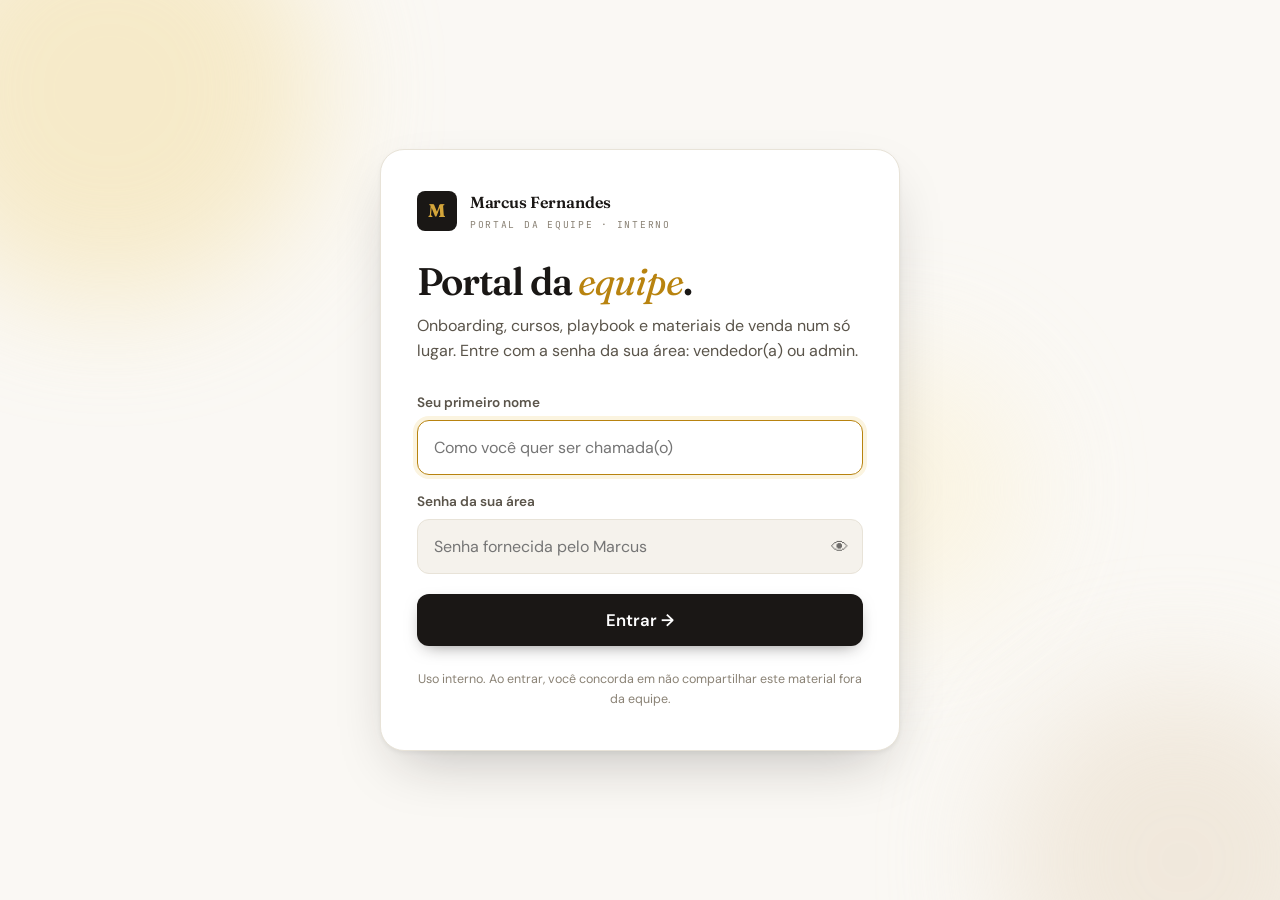
==== commit f202bf23: "feat(portal): portal da equipe com áreas por perfil e navegação unificada - index.html vira o portal" ====
--- a/index.html
+++ b/index.html
@@ -3,2808 +3,68 @@
 <head>
 <meta charset="UTF-8">
 <meta name="viewport" content="width=device-width, initial-scale=1.0">
-<title>Sales &amp; Outreach Playbook — Marcus Fernandes · Dublin</title>
+<meta name="robots" content="noindex, nofollow">
+<title>Portal da equipe — Marcus Fernandes</title>
 <link rel="preconnect" href="https://fonts.googleapis.com">
-<link href="https://fonts.googleapis.com/css2?family=Fraunces:opsz,wght@9..144,400;9..144,500;9..144,600;9..144,700&family=DM+Sans:wght@400;500;600;700&family=JetBrains+Mono:wght@400;500&display=swap" rel="stylesheet">
-<style>
-:root {
-  --bg: #FAF8F4;
-  --surface: #FFFFFF;
-  --surface-2: #F5F2EC;
-  --border: #E8E3D8;
-  --border-strong: #D4CEC0;
-  --text: #1A1715;
-  --text-2: #5A544A;
-  --text-3: #8A8275;
-  --gold: #B8830F;
-  --gold-light: #D4A53A;
-  --gold-bg: #FBF4E0;
-  --red: #B83A2C;
-  --red-bg: #FCEEE9;
-  --green: #1F7A4D;
-  --green-bg: #E8F4ED;
-  --blue: #1F5A8A;
-  --blue-bg: #E8F0F9;
-  --ff-display: 'Fraunces', serif;
-  --ff-body: 'DM Sans', sans-serif;
-  --ff-mono: 'JetBrains Mono', monospace;
-  --sidebar-w: 280px;
-}
-
-*, *::before, *::after { box-sizing: border-box; margin: 0; padding: 0; }
-
-html { scroll-behavior: smooth; }
-
-body {
-  font-family: var(--ff-body);
-  background: var(--bg);
-  color: var(--text);
-  line-height: 1.6;
-  font-size: 15px;
-}
-
-/* ━━━ LAYOUT ━━━ */
-.app {
-  display: grid;
-  grid-template-columns: var(--sidebar-w) 1fr;
-  min-height: 100vh;
-}
-
-/* ━━━ SIDEBAR ━━━ */
-.sidebar {
-  position: sticky;
-  top: 0;
-  height: 100vh;
-  background: var(--surface);
-  border-right: 1px solid var(--border);
-  padding: 2rem 1.5rem;
-  overflow-y: auto;
-}
-
-.brand {
-  display: flex;
-  align-items: center;
-  gap: 0.65rem;
-  margin-bottom: 2rem;
-  padding-bottom: 1.5rem;
-  border-bottom: 1px solid var(--border);
-}
-.brand-mark {
-  width: 36px; height: 36px;
-  background: var(--text);
-  color: var(--gold-light);
-  border-radius: 4px;
-  display: flex;
-  align-items: center;
-  justify-content: center;
-  font-family: var(--ff-display);
-  font-weight: 700;
-  font-size: 1.05rem;
-  letter-spacing: -0.02em;
-}
-.brand-info { flex: 1; }
-.brand-name {
-  font-family: var(--ff-display);
-  font-weight: 600;
-  font-size: 0.95rem;
-  letter-spacing: -0.015em;
-  color: var(--text);
-}
-.brand-meta {
-  font-family: var(--ff-mono);
-  font-size: 0.6rem;
-  letter-spacing: 0.15em;
-  color: var(--text-3);
-  text-transform: uppercase;
-  margin-top: 2px;
-}
-
-.search-box {
-  margin-bottom: 1.5rem;
-  position: relative;
-}
-.search-box input {
-  width: 100%;
-  padding: 0.55rem 0.85rem 0.55rem 2rem;
-  background: var(--surface-2);
-  border: 1px solid var(--border);
-  border-radius: 6px;
-  font-family: var(--ff-body);
-  font-size: 0.82rem;
-  color: var(--text);
-  outline: none;
-  transition: border 0.2s;
-}
-.search-box input:focus {
-  border-color: var(--gold);
-  background: var(--surface);
-}
-.search-box::before {
-  content: '🔍';
-  position: absolute;
-  left: 0.7rem;
-  top: 50%;
-  transform: translateY(-50%);
-  font-size: 0.7rem;
-  opacity: 0.5;
-}
-
-.toc-section {
-  margin-bottom: 1.5rem;
-}
-.toc-label {
-  font-family: var(--ff-mono);
-  font-size: 0.58rem;
-  letter-spacing: 0.2em;
-  color: var(--text-3);
-  text-transform: uppercase;
-  margin-bottom: 0.6rem;
-  padding: 0 0.5rem;
-}
-
-.toc-item {
-  display: flex;
-  align-items: center;
-  gap: 0.6rem;
-  padding: 0.45rem 0.65rem;
-  border-radius: 4px;
-  font-size: 0.83rem;
-  color: var(--text-2);
-  text-decoration: none;
-  transition: all 0.15s;
-  cursor: pointer;
-  margin-bottom: 1px;
-}
-.toc-item:hover {
-  background: var(--surface-2);
-  color: var(--text);
-}
-.toc-item.active {
-  background: var(--gold-bg);
-  color: var(--gold);
-  font-weight: 500;
-}
-.toc-num {
-  font-family: var(--ff-mono);
-  font-size: 0.65rem;
-  color: var(--text-3);
-  min-width: 1.2rem;
-}
-.toc-item.active .toc-num { color: var(--gold); }
-
-/* ━━━ MAIN ━━━ */
-.main {
-  padding: 0;
-  max-width: 100%;
-  overflow-x: hidden;
-}
-
-.content {
-  max-width: 820px;
-  margin: 0 auto;
-  padding: 4rem 3rem 6rem;
-}
-
-/* ━━━ HEADER ━━━ */
-.doc-header {
-  border-bottom: 1px solid var(--border);
-  padding-bottom: 2.5rem;
-  margin-bottom: 3rem;
-}
-.doc-eyebrow {
-  font-family: var(--ff-mono);
-  font-size: 0.62rem;
-  letter-spacing: 0.3em;
-  color: var(--gold);
-  text-transform: uppercase;
-  margin-bottom: 1rem;
-}
-.doc-title {
-  font-family: var(--ff-display);
-  font-weight: 600;
-  font-size: clamp(2.2rem, 4vw, 3.2rem);
-  line-height: 1.05;
-  letter-spacing: -0.03em;
-  margin-bottom: 1rem;
-}
-.doc-title em {
-  font-style: italic;
-  color: var(--gold);
-  font-weight: 400;
-}
-.doc-sub {
-  font-size: 1.05rem;
-  color: var(--text-2);
-  max-width: 580px;
-  line-height: 1.65;
-}
-
-.doc-meta {
-  display: flex;
-  gap: 2rem;
-  margin-top: 2rem;
-  font-family: var(--ff-mono);
-  font-size: 0.7rem;
-  color: var(--text-3);
-}
-.doc-meta span strong { color: var(--text); font-weight: 500; }
-
-/* ━━━ SECTION ━━━ */
-.section {
-  margin-bottom: 4rem;
-  scroll-margin-top: 2rem;
-}
-
-.section-tag {
-  display: inline-flex;
-  align-items: center;
-  gap: 0.5rem;
-  padding: 0.25rem 0.65rem;
-  background: var(--gold-bg);
-  color: var(--gold);
-  border-radius: 100px;
-  font-family: var(--ff-mono);
-  font-size: 0.6rem;
-  letter-spacing: 0.15em;
-  text-transform: uppercase;
-  font-weight: 500;
-  margin-bottom: 0.85rem;
-}
-.section-tag-num {
-  font-weight: 600;
-}
-
-.section h2 {
-  font-family: var(--ff-display);
-  font-weight: 600;
-  font-size: 2rem;
-  letter-spacing: -0.025em;
-  line-height: 1.15;
-  margin-bottom: 0.75rem;
-}
-.section h2 em {
-  font-style: italic;
-  font-weight: 400;
-  color: var(--text-2);
-}
-.section-lead {
-  font-size: 1.05rem;
-  color: var(--text-2);
-  margin-bottom: 2rem;
-  line-height: 1.6;
-}
-
-.section h3 {
-  font-family: var(--ff-display);
-  font-weight: 600;
-  font-size: 1.25rem;
-  letter-spacing: -0.015em;
-  margin-top: 2.5rem;
-  margin-bottom: 1rem;
-  color: var(--text);
-}
-.section h4 {
-  font-family: var(--ff-body);
-  font-weight: 600;
-  font-size: 0.9rem;
-  text-transform: uppercase;
-  letter-spacing: 0.05em;
-  margin-top: 1.75rem;
-  margin-bottom: 0.75rem;
-  color: var(--text);
-}
-
-.section p {
-  margin-bottom: 1rem;
-  color: var(--text-2);
-}
-.section p strong { color: var(--text); font-weight: 600; }
-
-.section ul, .section ol {
-  margin-left: 1.25rem;
-  margin-bottom: 1rem;
-  color: var(--text-2);
-}
-.section li { margin-bottom: 0.5rem; }
-.section li strong { color: var(--text); font-weight: 600; }
-
-/* ━━━ CALLOUTS ━━━ */
-.callout {
-  padding: 1.25rem 1.5rem;
-  border-left: 3px solid;
-  border-radius: 0 4px 4px 0;
-  margin: 1.5rem 0;
-  background: var(--surface-2);
-}
-.callout-title {
-  font-weight: 600;
-  font-size: 0.85rem;
-  margin-bottom: 0.4rem;
-  display: flex;
-  align-items: center;
-  gap: 0.5rem;
-}
-.callout-body { font-size: 0.9rem; color: var(--text-2); line-height: 1.6; }
-.callout.gold { border-color: var(--gold); background: var(--gold-bg); }
-.callout.gold .callout-title { color: var(--gold); }
-.callout.red { border-color: var(--red); background: var(--red-bg); }
-.callout.red .callout-title { color: var(--red); }
-.callout.green { border-color: var(--green); background: var(--green-bg); }
-.callout.green .callout-title { color: var(--green); }
-.callout.blue { border-color: var(--blue); background: var(--blue-bg); }
-.callout.blue .callout-title { color: var(--blue); }
-
-/* ━━━ TABLES ━━━ */
-.table-wrap {
-  margin: 1.5rem 0;
-  border: 1px solid var(--border);
-  border-radius: 6px;
-  overflow: hidden;
-  background: var(--surface);
-}
-table {
-  width: 100%;
-  border-collapse: collapse;
-  font-size: 0.88rem;
-}
-thead { background: var(--surface-2); }
-th {
-  text-align: left;
-  padding: 0.85rem 1rem;
-  font-family: var(--ff-mono);
-  font-size: 0.65rem;
-  letter-spacing: 0.15em;
-  text-transform: uppercase;
-  color: var(--text-2);
-  font-weight: 500;
-  border-bottom: 1px solid var(--border);
-}
-td {
-  padding: 0.85rem 1rem;
-  border-bottom: 1px solid var(--border);
-  color: var(--text-2);
-  vertical-align: top;
-}
-tbody tr:last-child td { border-bottom: none; }
-tbody tr:hover { background: var(--surface-2); }
-td strong { color: var(--text); font-weight: 600; }
-
-/* ━━━ TIER CARDS (PRICING) ━━━ */
-.tier-grid {
-  display: grid;
-  grid-template-columns: repeat(3, 1fr);
-  gap: 1rem;
-  margin: 1.5rem 0;
-}
-.tier {
-  background: var(--surface);
-  border: 1px solid var(--border);
-  border-radius: 6px;
-  padding: 1.5rem;
-  position: relative;
-}
-.tier.featured {
-  border-color: var(--gold);
-  box-shadow: 0 4px 16px rgba(184,131,15,0.08);
-}
-.tier.featured::before {
-  content: 'RECOMENDADO';
-  position: absolute;
-  top: -10px;
-  left: 1.5rem;
-  background: var(--gold);
-  color: white;
-  font-family: var(--ff-mono);
-  font-size: 0.55rem;
-  letter-spacing: 0.2em;
-  padding: 4px 10px;
-  border-radius: 100px;
-  font-weight: 500;
-}
-.tier-name {
-  font-family: var(--ff-display);
-  font-weight: 600;
-  font-size: 1.15rem;
-  margin-bottom: 0.4rem;
-  letter-spacing: -0.015em;
-}
-.tier-tagline {
-  font-size: 0.78rem;
-  color: var(--text-3);
-  margin-bottom: 1rem;
-  min-height: 2.5rem;
-}
-.tier-price {
-  font-family: var(--ff-display);
-  font-weight: 600;
-  font-size: 1.6rem;
-  color: var(--text);
-  margin-bottom: 0.2rem;
-  letter-spacing: -0.02em;
-}
-.tier-price small {
-  font-size: 0.8rem;
-  font-weight: 400;
-  color: var(--text-3);
-}
-.tier-monthly {
-  font-size: 0.8rem;
-  color: var(--gold);
-  margin-bottom: 1rem;
-  font-weight: 500;
-  padding-bottom: 1rem;
-  border-bottom: 1px solid var(--border);
-}
-.tier-features {
-  list-style: none;
-  margin: 0 !important;
-}
-.tier-features li {
-  font-size: 0.82rem;
-  color: var(--text-2);
-  padding: 0.35rem 0;
-  padding-left: 1.25rem;
-  position: relative;
-  margin-bottom: 0 !important;
-}
-.tier-features li::before {
-  content: '✓';
-  position: absolute;
-  left: 0;
-  color: var(--gold);
-  font-weight: 700;
-}
-
-/* ━━━ TIMELINE / PROCESS ━━━ */
-.process {
-  margin: 1.5rem 0;
-}
-.process-step {
-  display: grid;
-  grid-template-columns: 50px 1fr;
-  gap: 1.25rem;
-  padding: 1.1rem 0;
-  border-bottom: 1px dashed var(--border);
-  align-items: flex-start;
-}
-.process-step:last-child { border-bottom: none; }
-.process-num {
-  font-family: var(--ff-display);
-  font-weight: 600;
-  font-size: 1.6rem;
-  color: var(--gold);
-  line-height: 1;
-}
-.process-title {
-  font-weight: 600;
-  font-size: 0.95rem;
-  margin-bottom: 0.3rem;
-}
-.process-desc {
-  font-size: 0.85rem;
-  color: var(--text-2);
-  line-height: 1.55;
-  margin-bottom: 0.3rem;
-}
-.process-meta {
-  font-family: var(--ff-mono);
-  font-size: 0.65rem;
-  letter-spacing: 0.1em;
-  color: var(--text-3);
-  text-transform: uppercase;
-}
-
-/* ━━━ KEY POINTS ━━━ */
-.key-grid {
-  display: grid;
-  grid-template-columns: 1fr 1fr;
-  gap: 0.75rem;
-  margin: 1.25rem 0;
-}
-.key-item {
-  background: var(--surface);
-  border: 1px solid var(--border);
-  border-radius: 4px;
-  padding: 0.9rem 1.1rem;
-}
-.key-label {
-  font-family: var(--ff-mono);
-  font-size: 0.6rem;
-  letter-spacing: 0.15em;
-  color: var(--text-3);
-  text-transform: uppercase;
-  margin-bottom: 0.25rem;
-}
-.key-value {
-  font-weight: 600;
-  font-size: 0.92rem;
-  color: var(--text);
-}
-.key-value small {
-  display: block;
-  font-weight: 400;
-  font-size: 0.78rem;
-  color: var(--text-2);
-  margin-top: 0.15rem;
-}
-
-/* ━━━ SCRIPT BOX ━━━ */
-.script-box {
-  background: var(--surface);
-  border: 1px solid var(--border);
-  border-left: 3px solid var(--green);
-  padding: 1rem 1.25rem;
-  border-radius: 0 4px 4px 0;
-  margin: 1rem 0;
-  font-style: italic;
-  color: var(--text);
-  font-size: 0.92rem;
-  line-height: 1.65;
-}
-.script-box::before {
-  content: 'SCRIPT';
-  display: inline-block;
-  font-family: var(--ff-mono);
-  font-size: 0.55rem;
-  letter-spacing: 0.2em;
-  background: var(--green);
-  color: white;
-  padding: 2px 8px;
-  border-radius: 100px;
-  font-style: normal;
-  font-weight: 500;
-  margin-right: 0.5rem;
-  vertical-align: 1px;
-}
-
-/* ━━━ ROADMAP ━━━ */
-.roadmap {
-  display: grid;
-  grid-template-columns: repeat(3, 1fr);
-  gap: 1rem;
-  margin: 1.5rem 0;
-}
-.phase {
-  background: var(--surface);
-  border: 1px solid var(--border);
-  border-radius: 6px;
-  padding: 1.5rem;
-  position: relative;
-}
-.phase-label {
-  font-family: var(--ff-mono);
-  font-size: 0.6rem;
-  letter-spacing: 0.2em;
-  text-transform: uppercase;
-  margin-bottom: 0.5rem;
-}
-.phase-1 .phase-label { color: var(--green); }
-.phase-2 .phase-label { color: var(--gold); }
-.phase-3 .phase-label { color: var(--blue); }
-.phase-title {
-  font-family: var(--ff-display);
-  font-weight: 600;
-  font-size: 1.1rem;
-  margin-bottom: 0.4rem;
-  letter-spacing: -0.01em;
-}
-.phase-when {
-  font-size: 0.78rem;
-  color: var(--text-3);
-  margin-bottom: 1rem;
-  padding-bottom: 0.85rem;
-  border-bottom: 1px solid var(--border);
-}
-.phase-list {
-  list-style: none;
-  margin: 0 !important;
-  font-size: 0.83rem;
-}
-.phase-list li {
-  padding: 0.3rem 0;
-  color: var(--text-2);
-  margin-bottom: 0 !important;
-}
-
-/* ━━━ BILINGUAL BLOCKS (PT + EN side by side) ━━━ */
-.bi {
-  display: grid;
-  grid-template-columns: 1fr 1fr;
-  gap: 1rem;
-  margin: 1rem 0 1.5rem;
-}
-.bi-col {
-  background: var(--surface);
-  border: 1px solid var(--border);
-  border-radius: 6px;
-  padding: 1.1rem 1.25rem;
-  position: relative;
-}
-.bi-col::before {
-  font-family: var(--ff-mono);
-  font-size: 0.55rem;
-  letter-spacing: 0.2em;
-  padding: 3px 8px;
-  border-radius: 100px;
-  font-weight: 500;
-  color: white;
-  position: absolute;
-  top: -9px;
-  left: 1.1rem;
-}
-.bi-col.pt::before { content: 'PT-BR'; background: var(--green); }
-.bi-col.en::before { content: 'EN'; background: var(--blue); }
-.bi-col p { font-size: 0.88rem; color: var(--text-2); margin: 0.5rem 0; line-height: 1.6; }
-.bi-col p:first-child { margin-top: 0.6rem; }
-.bi-col p:last-child { margin-bottom: 0; }
-.bi-col .script-box { margin: 0.6rem 0 0.4rem; font-size: 0.85rem; padding: 0.85rem 1rem; }
-.bi-col .script-box:first-of-type { margin-top: 0.6rem; }
-.bi-col strong { color: var(--text); }
-.bi-col em { color: var(--text-2); font-style: italic; }
-.bi-sub {
-  font-family: var(--ff-mono);
-  font-size: 0.65rem;
-  letter-spacing: 0.12em;
-  text-transform: uppercase;
-  color: var(--text-3);
-  margin: 1.5rem 0 0.4rem;
-  padding-bottom: 0.3rem;
-  border-bottom: 1px dashed var(--border);
-}
-
-/* Walk-through stops list */
-.walk-stops {
-  list-style: none;
-  margin: 0.8rem 0 0 !important;
-  counter-reset: walkstop;
-}
-.walk-stops > li {
-  padding: 0.55rem 0 0.55rem 2rem;
-  position: relative;
-  font-size: 0.88rem;
-  color: var(--text-2);
-  margin-bottom: 0 !important;
-  border-bottom: 1px dashed var(--border);
-}
-.walk-stops > li:last-child { border-bottom: none; }
-.walk-stops > li::before {
-  counter-increment: walkstop;
-  content: counter(walkstop);
-  position: absolute;
-  left: 0;
-  top: 0.55rem;
-  width: 1.4rem;
-  height: 1.4rem;
-  background: var(--gold);
-  color: white;
-  border-radius: 50%;
-  font-family: var(--ff-mono);
-  font-size: 0.7rem;
-  font-weight: 600;
-  display: flex;
-  align-items: center;
-  justify-content: center;
-}
-.walk-stops > li strong { color: var(--text); font-weight: 600; }
-
-/* ━━━ DIVIDER ━━━ */
-.divider {
-  height: 1px;
-  background: var(--border);
-  margin: 3rem 0;
-  position: relative;
-}
-.divider::after {
-  content: '✦';
-  position: absolute;
-  top: 50%;
-  left: 50%;
-  transform: translate(-50%, -50%);
-  background: var(--bg);
-  padding: 0 1rem;
-  color: var(--gold);
-  font-size: 0.8rem;
-}
-
-/* ━━━ OBJECTIONS ━━━ */
-.objection {
-  background: var(--surface);
-  border: 1px solid var(--border);
-  border-radius: 6px;
-  margin-bottom: 1rem;
-  overflow: hidden;
-  transition: border-color 0.2s;
-}
-.objection:hover { border-color: var(--gold); }
-
-.obj-bar {
-  display: flex;
-  align-items: center;
-  gap: 1rem;
-  padding: 1.1rem 1.5rem;
-  background: var(--surface-2);
-  border-bottom: 1px solid var(--border);
-}
-.obj-num {
-  font-family: var(--ff-display);
-  font-weight: 600;
-  font-size: 1.8rem;
-  color: var(--gold);
-  line-height: 1;
-  min-width: 2rem;
-}
-.obj-meta { flex: 1; min-width: 0; }
-.obj-cat {
-  font-family: var(--ff-mono);
-  font-size: 0.58rem;
-  letter-spacing: 0.2em;
-  color: var(--red);
-  text-transform: uppercase;
-  margin-bottom: 0.2rem;
-  display: block;
-  font-weight: 500;
-}
-.obj-quote {
-  font-weight: 600;
-  font-size: 1rem;
-  color: var(--text);
-  font-style: italic;
-}
-.obj-body {
-  padding: 1.25rem 1.5rem;
-}
-.obj-section {
-  margin-bottom: 1.1rem;
-}
-.obj-section:last-child { margin-bottom: 0; }
-.obj-label {
-  font-family: var(--ff-mono);
-  font-size: 0.58rem;
-  letter-spacing: 0.18em;
-  color: var(--text-3);
-  text-transform: uppercase;
-  margin-bottom: 0.4rem;
-  font-weight: 500;
-}
-.obj-section p {
-  margin: 0;
-  font-size: 0.9rem;
-  color: var(--text-2);
-  line-height: 1.6;
-}
-.obj-tech-badge {
-  display: inline-block;
-  padding: 0.35rem 0.8rem;
-  background: var(--gold-bg);
-  border: 1px solid rgba(184,131,15,0.25);
-  border-radius: 100px;
-  font-family: var(--ff-mono);
-  font-size: 0.65rem;
-  letter-spacing: 0.08em;
-  color: var(--gold);
-  text-transform: uppercase;
-  font-weight: 500;
-}
-
-/* ━━━ FOOTER ━━━ */
-.doc-footer {
-  margin-top: 4rem;
-  padding-top: 2rem;
-  border-top: 1px solid var(--border);
-  font-family: var(--ff-mono);
-  font-size: 0.7rem;
-  color: var(--text-3);
-  text-align: center;
-  letter-spacing: 0.05em;
-}
-
-/* ━━━ MOBILE ━━━ */
-@media (max-width: 900px) {
-  .app { grid-template-columns: 1fr; }
-  .sidebar {
-    position: fixed;
-    top: 0; left: -100%;
-    width: 280px;
-    z-index: 100;
-    transition: left 0.3s;
-    box-shadow: 2px 0 20px rgba(0,0,0,0.1);
-  }
-  .sidebar.open { left: 0; }
-  .content { padding: 3rem 1.25rem 4rem; }
-  .tier-grid, .roadmap { grid-template-columns: 1fr; }
-  .key-grid, .bi { grid-template-columns: 1fr; }
-  .menu-toggle {
-    display: flex !important;
-    position: fixed;
-    top: 1rem; right: 1rem;
-    z-index: 101;
-    width: 40px; height: 40px;
-    background: var(--text);
-    color: var(--bg);
-    border-radius: 6px;
-    align-items: center;
-    justify-content: center;
-    cursor: pointer;
-    border: none;
-  }
-}
-.menu-toggle { display: none; }
-
-/* Cabeçalho ganhou um quarto item (contato) — precisa quebrar no mobile */
-.doc-meta { flex-wrap: wrap; gap: 0.55rem 2rem; }
-
-/* ━━━ COPY BUTTON (scripts copiáveis) ━━━ */
-.script-box { position: relative; padding-right: 4.75rem; }
-/* especificidade maior que .bi-col .script-box, que redefine o padding */
-.bi-col .script-box, .obj-section .script-box { padding-right: 4.6rem; }
-.copy-btn {
-  position: absolute;
-  top: 0.55rem;
-  right: 0.6rem;
-  font-family: var(--ff-mono);
-  font-size: 0.55rem;
-  letter-spacing: 0.14em;
-  text-transform: uppercase;
-  background: var(--surface-2);
-  border: 1px solid var(--border-strong);
-  color: var(--text-3);
-  padding: 3px 8px;
-  border-radius: 100px;
-  cursor: pointer;
-  font-style: normal;
-  transition: all 0.15s;
-}
-.copy-btn:hover { background: var(--gold); border-color: var(--gold); color: #fff; }
-.copy-btn.done { background: var(--green); border-color: var(--green); color: #fff; }
-
-/* ━━━ CODE / DATA BLOCK ━━━ */
-.code-block {
-  background: var(--text);
-  color: #E6E1D8;
-  font-family: var(--ff-mono);
-  font-size: 0.76rem;
-  line-height: 1.75;
-  padding: 1rem 1.25rem;
-  border-radius: 6px;
-  margin: 1.1rem 0;
-  overflow-x: auto;
-  white-space: pre;
-}
-.code-block .cm { color: var(--text-3); }
-.code-block .hl { color: var(--gold-light); }
-
-/* ━━━ CHECKLIST ━━━ */
-.checklist {
-  list-style: none;
-  margin: 1.1rem 0 !important;
-  display: grid;
-  gap: 0.4rem;
-}
-.checklist li {
-  position: relative;
-  padding: 0.55rem 0.9rem 0.55rem 2.4rem;
-  background: var(--surface);
-  border: 1px solid var(--border);
-  border-radius: 4px;
-  font-size: 0.87rem;
-  color: var(--text-2);
-  margin-bottom: 0 !important;
-}
-.checklist li::before {
-  content: '';
-  position: absolute;
-  left: 0.85rem;
-  top: 0.78rem;
-  width: 13px;
-  height: 13px;
-  border: 1.5px solid var(--border-strong);
-  border-radius: 3px;
-}
-.checklist li strong { color: var(--text); }
-
-/* ━━━ SPLIT PANELS (2 colunas neutras) ━━━ */
-.split {
-  display: grid;
-  grid-template-columns: 1fr 1fr;
-  gap: 1rem;
-  margin: 1.25rem 0;
-}
-.panel {
-  background: var(--surface);
-  border: 1px solid var(--border);
-  border-radius: 6px;
-  padding: 1.25rem 1.35rem;
-}
-.panel-title {
-  font-family: var(--ff-display);
-  font-weight: 600;
-  font-size: 1rem;
-  margin-bottom: 0.15rem;
-  letter-spacing: -0.01em;
-}
-.panel-sub {
-  font-family: var(--ff-mono);
-  font-size: 0.58rem;
-  letter-spacing: 0.15em;
-  text-transform: uppercase;
-  color: var(--text-3);
-  margin-bottom: 0.85rem;
-  padding-bottom: 0.7rem;
-  border-bottom: 1px solid var(--border);
-}
-.panel ol, .panel ul { margin: 0 0 0 1.1rem !important; font-size: 0.86rem; }
-.panel li { margin-bottom: 0.45rem; color: var(--text-2); }
-
-/* ━━━ DIAGRAMAS (SVG bilíngue) ━━━ */
-.diagram {
-  background: var(--surface);
-  border: 1px solid var(--border);
-  border-radius: 6px;
-  padding: 1.5rem 1.35rem 1.2rem;
-  margin: 1.5rem 0;
-  overflow-x: auto;
-}
-.diagram svg { display: block; width: 100%; height: auto; min-width: 520px; }
-.diagram-cap {
-  font-family: var(--ff-mono);
-  font-size: 0.6rem;
-  letter-spacing: 0.14em;
-  text-transform: uppercase;
-  color: var(--text-3);
-  margin-top: 1rem;
-  padding-top: 0.75rem;
-  border-top: 1px dashed var(--border);
-  text-align: center;
-}
-.diagram-cap em { color: var(--text-2); font-style: normal; }
-
-/* Rótulos SVG */
-.svg-pt { font-family: 'DM Sans', sans-serif; font-size: 12.5px; font-weight: 600; fill: #1A1715; }
-.svg-en { font-family: 'DM Sans', sans-serif; font-size: 10.5px; font-style: italic; fill: #8A8275; }
-.svg-num { font-family: 'JetBrains Mono', monospace; font-size: 13px; font-weight: 500; fill: #B8830F; }
-.svg-tag { font-family: 'JetBrains Mono', monospace; font-size: 8.5px; letter-spacing: 0.14em; fill: #8A8275; }
-.svg-tag-w { font-family: 'JetBrains Mono', monospace; font-size: 8.5px; letter-spacing: 0.14em; fill: #FFFFFF; }
-.svg-white { font-family: 'DM Sans', sans-serif; font-size: 12.5px; font-weight: 600; fill: #FFFFFF; }
-.svg-white-en { font-family: 'DM Sans', sans-serif; font-size: 10.5px; font-style: italic; fill: rgba(255,255,255,0.72); }
-
-/* ━━━ MÉTRICA DESTAQUE ━━━ */
-.stat-row {
-  display: grid;
-  grid-template-columns: repeat(4, 1fr);
-  gap: 0.75rem;
-  margin: 1.4rem 0;
-}
-.stat {
-  background: var(--surface);
-  border: 1px solid var(--border);
-  border-radius: 6px;
-  padding: 1rem 1.1rem;
-  text-align: center;
-}
-.stat-num {
-  font-family: var(--ff-display);
-  font-size: 1.7rem;
-  font-weight: 600;
-  color: var(--gold);
-  line-height: 1.1;
-  letter-spacing: -0.02em;
-}
-.stat-label {
-  font-size: 0.78rem;
-  color: var(--text-2);
-  margin-top: 0.3rem;
-  line-height: 1.35;
-}
-.stat-label small {
-  display: block;
-  font-family: var(--ff-mono);
-  font-size: 0.57rem;
-  letter-spacing: 0.12em;
-  text-transform: uppercase;
-  color: var(--text-3);
-  margin-top: 0.25rem;
-}
-
-/* ━━━ LEGENDA DE IDIOMA ━━━ */
-.lang-note {
-  display: flex;
-  align-items: center;
-  gap: 0.6rem;
-  font-family: var(--ff-mono);
-  font-size: 0.62rem;
-  letter-spacing: 0.1em;
-  text-transform: uppercase;
-  color: var(--text-3);
-  margin: 1.75rem 0 0.5rem;
-}
-.lang-note::before {
-  content: 'PT';
-  order: -2;
-  background: var(--green);
-  color: #fff;
-  padding: 2px 7px;
-  border-radius: 100px;
-  font-size: 0.55rem;
-  letter-spacing: 0.18em;
-}
-.lang-note::after {
-  content: 'EN';
-  background: var(--blue);
-  color: #fff;
-  padding: 2px 7px;
-  border-radius: 100px;
-  font-size: 0.55rem;
-  letter-spacing: 0.18em;
-  order: -1;
-}
-
-/* Assunto de email */
-.subject-line {
-  font-family: var(--ff-mono);
-  font-size: 0.78rem;
-  background: var(--surface-2);
-  border: 1px dashed var(--border-strong);
-  border-radius: 4px;
-  padding: 0.55rem 0.8rem;
-  margin: 0.6rem 0 0;
-  color: var(--text);
-  word-break: break-word;
-}
-.subject-line b {
-  font-family: var(--ff-mono);
-  font-size: 0.58rem;
-  letter-spacing: 0.16em;
-  text-transform: uppercase;
-  color: var(--text-3);
-  display: block;
-  margin-bottom: 0.2rem;
-  font-weight: 500;
-}
-
-@media (max-width: 900px) {
-  .split, .stat-row { grid-template-columns: 1fr 1fr; }
-}
-@media (max-width: 640px) {
-  .split, .stat-row { grid-template-columns: 1fr; }
-}
-
-/* ━━━ PRINT ━━━ */
-@media print {
-  .sidebar, .menu-toggle, .copy-btn { display: none; }
-  .app { grid-template-columns: 1fr; }
-  .content { max-width: 100%; padding: 1rem; }
-  .section { break-inside: avoid; }
-  .tier, .phase, .key-item, .panel, .diagram, .objection, .bi { break-inside: avoid; }
-  .script-box { padding-right: 1.25rem; }
-  body { font-size: 11pt; }
-}
-</style>
+<link rel="preconnect" href="https://fonts.gstatic.com" crossorigin>
+<link href="https://fonts.googleapis.com/css2?family=Fraunces:ital,opsz,wght@0,9..144,400;0,9..144,500;0,9..144,600;0,9..144,700;1,9..144,400&family=DM+Sans:wght@400;500;600;700&family=JetBrains+Mono:wght@400;500&display=swap" rel="stylesheet">
+<link rel="stylesheet" href="onboarding/styles.css">
+<link rel="stylesheet" href="assets/portal.css">
 </head>
 <body>
 
-<button class="menu-toggle" onclick="document.querySelector('.sidebar').classList.toggle('open')">☰</button>
+<!-- ━━━ ACESSO ━━━ -->
+<div id="gate" class="gate" hidden>
+  <div class="gate-bg" aria-hidden="true"><span class="orb orb-1"></span><span class="orb orb-2"></span><span class="orb orb-3"></span></div>
+  <div class="gate-card">
+    <div class="gate-brand">
+      <div class="brand-mark">M</div>
+      <div><div class="brand-name">Marcus Fernandes</div><div class="brand-meta">Portal da equipe · Interno</div></div>
+    </div>
+    <h1 class="gate-title">Portal da <em>equipe</em>.</h1>
+    <p class="gate-sub">Onboarding, cursos, playbook e materiais de venda num só lugar. Entre com a senha da sua área: vendedor(a) ou admin.</p>
+    <p id="gate-note" class="gate-note" hidden></p>
 
-<div class="app">
-
-<!-- ════════ SIDEBAR ════════ -->
-<aside class="sidebar">
-  <div class="brand">
-    <div class="brand-mark">M</div>
-    <div class="brand-info">
-      <div class="brand-name">Sales Playbook</div>
-      <div class="brand-meta">v1.0 · Dublin · Interno</div>
-    </div>
+    <form id="gate-form" class="gate-form" autocomplete="off">
+      <label class="field">
+        <span class="field-label">Seu primeiro nome</span>
+        <input id="gate-name" type="text" name="name" placeholder="Como você quer ser chamada(o)" maxlength="40" required>
+      </label>
+      <label class="field">
+        <span class="field-label">Senha da sua área</span>
+        <div class="field-pass">
+          <input id="gate-pass" type="password" name="password" placeholder="Senha fornecida pelo Marcus" required>
+          <button type="button" class="pass-toggle" id="pass-toggle" aria-label="Mostrar senha">👁</button>
+        </div>
+      </label>
+      <p id="gate-error" class="gate-error" role="alert" hidden></p>
+      <button type="submit" class="btn btn-primary btn-lg" id="gate-submit">Entrar →</button>
+    </form>
+    <div id="clerk-mount" hidden></div>
+    <p class="gate-foot">Uso interno. Ao entrar, você concorda em não compartilhar este material fora da equipe.</p>
   </div>
-
-  <div class="search-box">
-    <input type="text" placeholder="Buscar no playbook..." id="search" oninput="filterToc()">
-  </div>
-
-  <div class="toc-section">
-    <div class="toc-label">Fundação</div>
-    <a class="toc-item" href="#dominio"><span class="toc-num">01</span> Domínio &amp; Identidade</a>
-    <a class="toc-item" href="#posicionamento"><span class="toc-num">02</span> Posicionamento &amp; Preços</a>
-  </div>
-
-  <div class="toc-section">
-    <div class="toc-label">Prospecção</div>
-    <a class="toc-item" href="#icp"><span class="toc-num">03</span> Quem Prospectar</a>
-    <a class="toc-item" href="#lista"><span class="toc-num">04</span> Construção da Lista</a>
-    <a class="toc-item" href="#auditoria"><span class="toc-num">05</span> A Auditoria Gratuita</a>
-  </div>
-
-  <div class="toc-section">
-    <div class="toc-label">Abordagem</div>
-    <a class="toc-item" href="#email"><span class="toc-num">06</span> Cold Email <small style="color:var(--gold);font-size:0.6rem;letter-spacing:0.1em;">· PT+EN</small></a>
-    <a class="toc-item" href="#whatsapp"><span class="toc-num">07</span> WhatsApp &amp; Telefone <small style="color:var(--gold);font-size:0.6rem;letter-spacing:0.1em;">· PT+EN</small></a>
-    <a class="toc-item" href="#linkedin"><span class="toc-num">08</span> LinkedIn <small style="color:var(--gold);font-size:0.6rem;letter-spacing:0.1em;">· PT+EN</small></a>
-  </div>
-
-  <div class="toc-section">
-    <div class="toc-label">Conversão</div>
-    <a class="toc-item" href="#discovery"><span class="toc-num">09</span> Discovery Call <small style="color:var(--gold);font-size:0.6rem;letter-spacing:0.1em;">· PT+EN</small></a>
-    <a class="toc-item" href="#proposta"><span class="toc-num">10</span> A Proposta</a>
-    <a class="toc-item" href="#objecoes"><span class="toc-num">11</span> Manual de Objeções <small style="color:var(--gold);font-size:0.6rem;letter-spacing:0.1em;">· PT+EN</small></a>
-    <a class="toc-item" href="#onboarding"><span class="toc-num">12</span> Fechamento &amp; Onboarding</a>
-    <a class="toc-item" href="#closeout"><span class="toc-num">13</span> Ritual de Encerramento</a>
-  </div>
-
-  <div class="toc-section">
-    <div class="toc-label">Infraestrutura &amp; Controle</div>
-    <a class="toc-item" href="#compliance"><span class="toc-num">14</span> Compliance</a>
-    <a class="toc-item" href="#infra"><span class="toc-num">15</span> Infraestrutura de Email</a>
-    <a class="toc-item" href="#metricas"><span class="toc-num">16</span> Métricas</a>
-    <a class="toc-item" href="#plano30"><span class="toc-num">17</span> Primeiros 30 Dias</a>
-    <a class="toc-item" href="#encerramento"><span class="toc-num">✦</span> Nota Final</a>
-  </div>
-
-  <div class="toc-section">
-    <div class="toc-label">Equipe</div>
-    <a class="toc-item" href="onboarding/" style="border:1px solid var(--border);background:var(--gold-bg);color:var(--gold)"><span class="toc-num">🎓</span> Academia de Vendas · onboarding</a>
-  </div>
-</aside>
-
-<!-- ════════ MAIN ════════ -->
-<main class="main">
-<div class="content">
-
-<!-- HEADER -->
-<header class="doc-header">
-  <div class="doc-eyebrow">Sales &amp; Outreach Playbook · Documento Interno</div>
-  <h1 class="doc-title">Aquisição de <em>clientes</em></h1>
-  <p class="doc-sub">Sites e automação para negócios locais em Dublin. Este é o manual operacional de prospecção e venda: da configuração de domínio ao fechamento, com todas as mensagens ao cliente prontas em <strong>português e inglês</strong> para copiar e colar.</p>
-  <div class="doc-meta">
-    <span><strong>Versão:</strong> 1.0</span>
-    <span><strong>Mercado:</strong> Dublin, Irlanda</span>
-    <span><strong>Domínio:</strong> marcusfernandes.ie</span>
-    <span><strong>Contato:</strong> marcusffernandes@hotmail.com · +353 83 201 1655</span>
-  </div>
-</header>
-
-<div class="callout blue">
-  <div class="callout-title">🌐 Como este documento é escrito</div>
-  <div class="callout-body">Toda a <strong>orientação, estratégia e explicação está em português</strong> — é o manual de quem executa. Toda <strong>mensagem que chega ao cliente</strong> (emails, DMs, scripts de telefone, posts, respostas a objeções) aparece em <strong>duas versões lado a lado: PT-BR e EN</strong>, cada uma com botão de copiar. O mercado principal é Dublin, então a versão EN é o padrão de envio; a PT existe para clientes lusófonos na Irlanda e para o mercado brasileiro. Os <strong>diagramas trazem rótulos nos dois idiomas</strong> e podem ser mostrados direto ao cliente para explicar o processo.</div>
 </div>
 
-<!-- ═══════════ 01 DOMÍNIO E IDENTIDADE ═══════════ -->
-<section class="section" id="dominio">
-  <div class="section-tag"><span class="section-tag-num">01</span> Fundação</div>
-  <h2>Domínio e <em>identidade</em></h2>
-  <p class="section-lead">Antes de qualquer prospecção, a infraestrutura de identidade precisa estar resolvida. Enviar email frio de um endereço errado destrói reputação de domínio de forma que não se recupera rápido.</p>
+<!-- ━━━ PORTAL ━━━ -->
+<div id="app" class="app" hidden>
+  <header class="portal-top">
+    <a class="brand-lnk" href="#inicio"><span class="brand-mark sm">M</span><span>Portal da equipe</span></a>
+    <nav class="portal-nav" id="portal-nav"></nav>
+    <div class="portal-user">
+      <span class="avatar" id="user-avatar">?</span>
+      <span class="user-name" id="user-name"></span>
+      <span class="role-pill" id="user-role"></span>
+      <button class="btn btn-ghost btn-sm" id="logout">Sair</button>
+    </div>
+    <button class="menu-btn" id="menu-btn" aria-label="Menu">☰</button>
+  </header>
+  <div class="mobile-nav" id="mobile-nav" hidden></div>
 
-  <h3>Decisão: marcusfernandes.ie é a face pública</h3>
-  <div class="table-wrap">
-    <table>
-      <thead>
-        <tr><th>Uso</th><th>Domínio / endereço</th></tr>
-      </thead>
-      <tbody>
-        <tr><td><strong>Site (canônico)</strong></td><td><code>marcusfernandes.ie</code></td></tr>
-        <tr><td><strong>Redirect (301, permanente)</strong></td><td><code>marcusfelipe.com</code> → <code>marcusfernandes.ie</code></td></tr>
-        <tr><td><strong>Email em assinaturas, site, LinkedIn</strong></td><td><code>marcusffernandes@hotmail.com</code></td></tr>
-        <tr><td><strong>Domínio de <em>envio</em> de cold email</strong></td><td>Domínio separado — ver abaixo</td></tr>
-      </tbody>
-    </table>
-  </div>
-
-  <div class="callout gold">
-    <div class="callout-title">🇮🇪 Por que <code>.ie</code></div>
-    <div class="callout-body">Um dono de pequeno negócio irlandês lê <code>.ie</code> como <strong>local, estabelecido e responsável</strong>. O registro exige comprovação de vínculo real com a Irlanda, então o próprio TLD funciona como credencial. Um <code>.com</code> soa genérico e pode ser de qualquer pessoa, em qualquer lugar.</div>
-  </div>
-
-  <h3>Crítico: endereço de envio ≠ endereço de resposta</h3>
-  <p>Cold outreach <strong>não pode</strong> sair de uma caixa de correio gratuita de consumidor. Hotmail e Outlook.com não permitem publicar SPF, DKIM ou DMARC do seu próprio envio, limitam volume diário, e os termos de uso proíbem envio em massa não solicitado — contas que fazem isso são suspensas sem aviso, levando junto anos de correspondência pessoal.</p>
-
-  <p>Por isso os dois papéis precisam ser separados:</p>
-
-  <div class="table-wrap">
-    <table>
-      <thead>
-        <tr><th>Papel</th><th>Endereço</th></tr>
-      </thead>
-      <tbody>
-        <tr><td><strong>Envio</strong> (a campanha)</td><td><code>marcus@[dominio-de-envio]</code> — um domínio sob seu controle</td></tr>
-        <tr><td><strong>Reply-To</strong> (onde as respostas caem)</td><td><code>marcusffernandes@hotmail.com</code></td></tr>
-        <tr><td><strong>Contato publicado</strong> (site, LinkedIn, assinatura)</td><td><code>marcusffernandes@hotmail.com</code></td></tr>
-      </tbody>
-    </table>
-  </div>
-
-  <div class="code-block"><span class="cm">From:</span>     Marcus Fernandes &lt;<span class="hl">marcus@[dominio-de-envio]</span>&gt;
-<span class="cm">Reply-To:</span> <span class="hl">marcusffernandes@hotmail.com</span></div>
-
-  <p>Registre um segundo domínio exclusivamente para outbound. Opções: <code>marcusfernandes.com</code>, <code>mfernandes.ie</code>, <code>marcus-fernandes.com</code>. As respostas caem onde você quiser; a reputação de envio fica isolada.</p>
-
-  <div class="diagram">
-    <svg viewBox="0 0 720 250" role="img" aria-label="Arquitetura de envio: domínio de envio separado, respostas no Hotmail, site canônico .ie">
-      <!-- Coluna 1: domínio de envio -->
-      <rect x="8" y="46" width="186" height="86" rx="6" fill="#1A1715"/>
-      <text x="22" y="68" class="svg-tag-w">DOMINIO DE ENVIO</text>
-      <text x="22" y="90" class="svg-white">Campanha sai daqui</text>
-      <text x="22" y="107" class="svg-white-en">Campaign sends from here</text>
-      <text x="22" y="123" class="svg-tag-w">MARCUS@[SENDING]</text>
-
-      <!-- seta 1 -->
-      <line x1="198" y1="89" x2="292" y2="89" stroke="#D4CEC0" stroke-width="1.5"/>
-      <polygon points="300,89 290,84 290,94" fill="#B8830F"/>
-      <text x="247" y="72" class="svg-tag" text-anchor="middle">ENVIA</text>
-      <text x="247" y="83" class="svg-tag" text-anchor="middle">SENDS</text>
-
-      <!-- Coluna 2: prospect -->
-      <rect x="300" y="46" width="142" height="86" rx="6" fill="#FBF4E0" stroke="#B8830F"/>
-      <text x="314" y="68" class="svg-tag">PROSPECT</text>
-      <text x="314" y="90" class="svg-pt">Dono do negócio</text>
-      <text x="314" y="107" class="svg-en">Business owner</text>
-      <text x="314" y="123" class="svg-tag">DUBLIN</text>
-
-      <!-- seta 2 -->
-      <line x1="446" y1="89" x2="540" y2="89" stroke="#D4CEC0" stroke-width="1.5"/>
-      <polygon points="548,89 538,84 538,94" fill="#1F7A4D"/>
-      <text x="495" y="72" class="svg-tag" text-anchor="middle">RESPONDE</text>
-      <text x="495" y="83" class="svg-tag" text-anchor="middle">REPLIES</text>
-
-      <!-- Coluna 3: reply-to -->
-      <rect x="548" y="46" width="164" height="86" rx="6" fill="#E8F4ED" stroke="#1F7A4D"/>
-      <text x="562" y="68" class="svg-tag">REPLY-TO</text>
-      <text x="562" y="90" class="svg-pt">Caixa pessoal</text>
-      <text x="562" y="107" class="svg-en">Personal inbox</text>
-      <text x="562" y="123" class="svg-tag">HOTMAIL</text>
-
-      <!-- Base: site canônico -->
-      <rect x="300" y="176" width="142" height="60" rx="6" fill="#E8F0F9" stroke="#1F5A8A"/>
-      <text x="314" y="197" class="svg-tag">SITE / WEBSITE</text>
-      <text x="314" y="216" class="svg-pt">marcusfernandes.ie</text>
-      <text x="314" y="230" class="svg-en">nunca envia / never sends</text>
-
-      <line x1="371" y1="136" x2="371" y2="170" stroke="#D4CEC0" stroke-width="1.5" stroke-dasharray="4 3"/>
-      <polygon points="371,176 366,166 376,166" fill="#1F5A8A"/>
-
-      <!-- Aviso -->
-      <text x="478" y="205" class="svg-tag">REPUTACAO ISOLADA</text>
-      <text x="478" y="222" class="svg-en">Reputation stays isolated</text>
-    </svg>
-    <div class="diagram-cap">Diagrama 1 · <em>Separação entre domínio de envio, caixa de resposta e site canônico</em> — Sending domain, reply inbox and canonical site</div>
-  </div>
-
-  <div class="callout red">
-    <div class="callout-title">⛔ Nunca envie cold outreach de marcusfernandes.ie</div>
-    <div class="callout-body">Se reclamações de spam se acumularem, a reputação do domínio é danificada e o seu email legítimo — comunicação com cliente, faturas, propostas — passa a cair no lixo eletrônico. Isso <strong>não se recupera rapidamente</strong>.</div>
-  </div>
-
-  <h3>Checklist pré-voo</h3>
-  <ul class="checklist">
-    <li><code>marcusfernandes.ie</code> resolve mundialmente (verificar em dnschecker.org)</li>
-    <li><code>marcusfelipe.com</code> retorna 301 para o <code>.ie</code></li>
-    <li>Tag canônica em todas as páginas aponta para <code>https://marcusfernandes.ie</code></li>
-    <li><code>marcusffernandes@hotmail.com</code> recebe de forma confiável — enviar teste de um endereço externo</li>
-    <li>Aritmética de preço corrigida no site (ver nota abaixo)</li>
-    <li>Telefone visível no cabeçalho ou rodapé</li>
-    <li>Google Business Profile ativo como <em>service-area business</em></li>
-    <li>Domínio de envio registrado e em aquecimento</li>
-  </ul>
-
-  <div class="callout red">
-    <div class="callout-title">🧮 Nota de precificação — corrigir antes de qualquer envio</div>
-    <div class="callout-body">O site mostra hoje <strong>€1.200</strong> com <em>"€800 com voucher"</em>. A 50% isso deveria ser <strong>€600</strong>. Corrigir antes de iniciar prospecção: um erro aritmético visível numa página de preços custa mais confiança do que os €200 valem.</div>
-  </div>
-</section>
-
-<div class="divider"></div>
-
-<!-- ═══════════ 02 POSICIONAMENTO ═══════════ -->
-<section class="section" id="posicionamento">
-  <div class="section-tag"><span class="section-tag-num">02</span> Fundação</div>
-  <h2>Posicionamento e <em>preços</em></h2>
-  <p class="section-lead">O que vendemos, para quem, e por quanto. Todo o resto do playbook depende de estas três respostas estarem afiadas.</p>
-
-  <div class="lang-note">Frase de apresentação — para usar com cliente</div>
-  <div class="bi">
-    <div class="bi-col pt">
-      <div class="script-box"><button class="copy-btn" onclick="copyScript(this)">Copiar</button>Eu construo a metade online dos pequenos negócios de Dublin — o site, a listagem do Google e o sistema de agendamento que hoje come a sua tarde.</div>
-    </div>
-    <div class="bi-col en">
-      <div class="script-box"><button class="copy-btn" onclick="copyScript(this)">Copiar</button>I build the online half of small businesses in Dublin — the website, the Google listing, and the booking system that stops eating your afternoon.</div>
-    </div>
-  </div>
-
-  <h3>A ideia central a ser vendida</h3>
-  <p>Donos de pequenos negócios <strong>não estão comprando um site</strong>. Estão comprando <strong>os clientes que hoje vão para um concorrente com produto pior e presença online melhor</strong>. Toda mensagem deve apontar para essa lacuna — nunca para design ou tecnologia.</p>
-
-  <h3>Três pilares de valor</h3>
-  <div class="key-grid">
-    <div class="key-item">
-      <div class="key-label">Pilar 1</div>
-      <div class="key-value">Preço fixo, acordado antes<small>Sem cobrança por hora, sem "solicite um orçamento", sem scope creep. O número está no site. Só isso já diferencia da maioria das agências e remove o maior medo do dono de pequeno negócio.</small></div>
-    </div>
-    <div class="key-item">
-      <div class="key-label">Pilar 2</div>
-      <div class="key-value">O Estado paga metade<small>O Trading Online Voucher cobre até 50% dos custos elegíveis, até €2.500. A maior parte do público-alvo se qualifica — e a maioria nunca ouviu falar. Você cuida da papelada de ponta a ponta.</small></div>
-    </div>
-    <div class="key-item">
-      <div class="key-label">Pilar 3</div>
-      <div class="key-value">Tudo é do cliente<small>Domínio, conta de hospedagem, código-fonte. Sem lock-in. Qualquer desenvolvedor assume na segunda-feira. Isso desarma o medo de ficar preso, herdado de experiências ruins anteriores.</small></div>
-    </div>
-    <div class="key-item">
-      <div class="key-label">Regra de ouro</div>
-      <div class="key-value">Sempre apontar para a lacuna<small>Nunca fale de design, framework ou tecnologia. Fale do cliente que hoje escolhe o concorrente.</small></div>
-    </div>
-  </div>
-
-  <h3>Pacotes e preços</h3>
-  <div class="tier-grid">
-    <div class="tier featured">
-      <div class="tier-name">Website</div>
-      <div class="tier-tagline">O pacote de volume. Resolve o essencial: existir de forma decente no Google e converter quem procura.</div>
-      <div class="tier-price">€1.200<small> cheio</small></div>
-      <div class="tier-monthly">€600 com voucher</div>
-      <ul class="tier-features">
-        <li>Site de 5 páginas</li>
-        <li>Google Business Profile</li>
-        <li>Formulário de contato</li>
-        <li>SEO local</li>
-      </ul>
-    </div>
-    <div class="tier">
-      <div class="tier-name">Growth</div>
-      <div class="tier-tagline">Para quem já vende e precisa que o site trabalhe: reservas, loja e copy de conversão.</div>
-      <div class="tier-price">€3.500<small> cheio</small></div>
-      <div class="tier-monthly">€1.750 com voucher</div>
-      <ul class="tier-features">
-        <li>Tudo do Website</li>
-        <li>E-commerce ou sistema de reservas</li>
-        <li>Integrações</li>
-        <li>Copywriting de conversão</li>
-      </ul>
-    </div>
-    <div class="tier">
-      <div class="tier-name">Custom</div>
-      <div class="tier-tagline">Automação e sistemas internos. Escopo sob medida, sempre com número fechado antes de começar.</div>
-      <div class="tier-price">a partir de €5.000</div>
-      <div class="tier-monthly">−€2.500 com voucher</div>
-      <ul class="tier-features">
-        <li>Automação de processos</li>
-        <li>Sistemas internos</li>
-        <li>Integrações complexas</li>
-        <li>Aplicações sob medida</li>
-      </ul>
-    </div>
-  </div>
-
-  <div class="table-wrap">
-    <table>
-      <thead>
-        <tr><th>Recorrência</th><th>Preço</th><th>Escopo</th></tr>
-      </thead>
-      <tbody>
-        <tr>
-          <td><strong>Manutenção</strong></td>
-          <td><strong>€60–150/mês</strong></td>
-          <td>Hospedagem, SSL, backups, atualizações, pequenas edições, checagem mensal de SEO</td>
-        </tr>
-      </tbody>
-    </table>
-  </div>
-
-  <div class="callout gold">
-    <div class="callout-title">🔁 Manutenção nunca é opcional</div>
-    <div class="callout-body">É apresentada como parte de todo projeto desde o primeiro dia. <strong>Sem receita recorrente você recomeça do zero todo mês.</strong> Trinta clientes em manutenção são €2.000–3.000/mês antes de vender qualquer coisa nova.</div>
-  </div>
-</section>
-
-<div class="divider"></div>
-
-<!-- ═══════════ 03 QUEM PROSPECTAR ═══════════ -->
-<section class="section" id="icp">
-  <div class="section-tag"><span class="section-tag-num">03</span> Prospecção</div>
-  <h2>Quem <em>prospectar</em></h2>
-  <p class="section-lead">Definir o perfil ideal não é burocracia — é o que faz a taxa de resposta sair de 0,5% para 6–8%. Prospect errado consome o mesmo tempo e não converte.</p>
-
-  <h3>Perfil de cliente ideal (ICP)</h3>
-  <div class="table-wrap">
-    <table>
-      <thead>
-        <tr><th>Atributo</th><th>Alvo</th></tr>
-      </thead>
-      <tbody>
-        <tr><td><strong>Localização</strong></td><td>Dublin 15, Blanchardstown, Castleknock, Clonee, Lucan, Ongar, Tyrrelstown</td></tr>
-        <tr><td><strong>Porte</strong></td><td>1–10 funcionários</td></tr>
-        <tr><td><strong>Tempo de operação</strong></td><td>12+ meses <em>(exigência do voucher)</em></td></tr>
-        <tr><td><strong>Faturamento</strong></td><td>Abaixo de €2M <em>(exigência do voucher)</em></td></tr>
-        <tr><td><strong>Estado digital</strong></td><td>Sem site, ou com site que quebra no celular</td></tr>
-        <tr><td><strong>Dono</strong></td><td>Operado pelo dono — quem decide atende o telefone</td></tr>
-      </tbody>
-    </table>
-  </div>
-
-  <h3>Verticais prioritários</h3>
-  <div class="callout gold">
-    <div class="callout-title">🎯 Um vertical de cada vez</div>
-    <div class="callout-body">Vinte salões de cabeleireiro batem vinte negócios variados: você aprende a linguagem, suas observações de auditoria ficam mais afiadas a cada dez enviadas, e o segundo cliente chega como <strong>indicação do primeiro</strong>.</div>
-  </div>
-
-  <div class="process">
-    <div class="process-step">
-      <div class="process-num">01</div>
-      <div>
-        <div class="process-title">Salões de cabeleireiro e beleza</div>
-        <div class="process-desc">Dor de agendamento é aguda, são negócios visuais e as redes de indicação entre eles são fortes.</div>
-        <div class="process-meta">Prioridade máxima · Início recomendado</div>
-      </div>
-    </div>
-    <div class="process-step">
-      <div class="process-num">02</div>
-      <div>
-        <div class="process-title">Restaurantes e takeaways</div>
-        <div class="process-desc">Alto volume de busca, necessidade clara de cardápio online e reservas.</div>
-        <div class="process-meta">Volume alto de busca local</div>
-      </div>
-    </div>
-    <div class="process-step">
-      <div class="process-num">03</div>
-      <div>
-        <div class="process-title">Ofícios — encanadores, eletricistas, construtores</div>
-        <div class="process-desc">Frequentemente com zero presença web e ticket de serviço alto. A ausência total de site facilita a conversa.</div>
-        <div class="process-meta">Valor de trabalho alto</div>
-      </div>
-    </div>
-    <div class="process-step">
-      <div class="process-num">04</div>
-      <div>
-        <div class="process-title">Clínicas odontológicas e de fisioterapia</div>
-        <div class="process-desc">Orçamento maior, negócio movido a agendamento — o sistema de reservas se paga rápido.</div>
-        <div class="process-meta">Orçamento acima da média</div>
-      </div>
-    </div>
-    <div class="process-step">
-      <div class="process-num">05</div>
-      <div>
-        <div class="process-title">Varejo independente</div>
-        <div class="process-desc">Caminho natural de upsell para e-commerce — entra no pacote Growth.</div>
-        <div class="process-meta">Rota de upsell para Growth</div>
-      </div>
-    </div>
-  </div>
-
-  <div class="callout red">
-    <div class="callout-title">🚫 Desqualificar imediatamente</div>
-    <div class="callout-body">
-      <strong>Franquias</strong> — não têm autoridade de decisão local.<br>
-      <strong>Negócios com site recente, funcional e responsivo</strong> — não há lacuna para apontar.<br>
-      <strong>Operando há menos de 12 meses</strong> — inelegível para o voucher.<br>
-      <strong>Quem já disse não</strong> — suprimido permanentemente da lista.
-    </div>
-  </div>
-</section>
-
-<div class="divider"></div>
-
-<!-- ═══════════ 04 CONSTRUÇÃO DA LISTA ═══════════ -->
-<section class="section" id="lista">
-  <div class="section-tag"><span class="section-tag-num">04</span> Prospecção</div>
-  <h2>Construção da <em>lista</em></h2>
-  <p class="section-lead">A pesquisa é o produto. Uma lista sem as colunas de diagnóstico gera mala direta; com elas, gera consultoria.</p>
-
-  <h3>Fontes</h3>
-  <div class="table-wrap">
-    <table>
-      <thead>
-        <tr><th>Fonte</th><th>O que você obtém</th></tr>
-      </thead>
-      <tbody>
-        <tr><td><strong>Scrape do Google Maps (Apify)</strong></td><td>Nome, categoria, endereço, telefone, site, nota, número de avaliações, horários</td></tr>
-        <tr><td><strong>Google Business Profile</strong></td><td>Fotos, respostas a avaliações, precisão de categoria, precisão de horários</td></tr>
-        <tr><td><strong>Instagram</strong></td><td>Negócios ativos socialmente mas sem site — sinal de alta intenção</td></tr>
-        <tr><td><strong>Grupos locais no Facebook</strong></td><td>Negócios de bairro, threads de recomendação</td></tr>
-        <tr><td><strong>Caminhar pela sua própria área</strong></td><td>A fonte mais subestimada. Fachadas sem endereço de site</td></tr>
-      </tbody>
-    </table>
-  </div>
-
-  <h3>Campos obrigatórios por prospect</h3>
-  <div class="code-block">business_name
-owner_name           <span class="cm">// descubra o nome — "Hi there" corta sua taxa de resposta pela metade</span>
-category
-address / area
-phone
-email                <span class="cm">// prefira info@ / bookings@ a endereços de pessoas físicas</span>
-website_url          <span class="cm">// ou "none"</span>
-google_rating
-review_count
-unanswered_reviews
-hours_accurate       <span class="cm">// yes/no</span>
-<span class="hl">top_local_keyword</span>    <span class="cm">// o que o cliente dele realmente digitaria</span>
-<span class="hl">current_rank</span>         <span class="cm">// posição para esse termo</span>
-<span class="hl">competitor_above</span>     <span class="cm">// quem aparece acima dele</span></div>
-
-  <div class="callout gold">
-    <div class="callout-title">🔑 As quatro últimas colunas são o email</div>
-    <div class="callout-body">São elas que fazem a mensagem funcionar. <strong>Sem elas você tem um mala direta; com elas, uma consultoria.</strong> Se você não consegue preencher essas colunas para um prospect, ele não está pronto para ser abordado.</div>
-  </div>
-
-  <h3>Score de qualificação</h3>
-  <p>Pontue cada prospect de 0 a 5. <strong>Envie apenas para quem marcar 3 ou mais.</strong></p>
-  <div class="key-grid">
-    <div class="key-item"><div class="key-label">+1 ponto</div><div class="key-value">Nenhum site<small>Ausência total de presença própria.</small></div></div>
-    <div class="key-item"><div class="key-label">+1 ponto</div><div class="key-value">Site não responsivo<small>Quebra ou fica ilegível no celular.</small></div></div>
-    <div class="key-item"><div class="key-label">+1 ponto</div><div class="key-value">Abaixo da posição 3<small>Para o termo local principal do negócio.</small></div></div>
-    <div class="key-item"><div class="key-label">+1 ponto</div><div class="key-value">Mais de 10 avaliações sem resposta<small>Google lê isso como perfil inativo.</small></div></div>
-    <div class="key-item"><div class="key-label">+1 ponto</div><div class="key-value">Listagem do Google incompleta<small>Horários, fotos ou categoria faltando.</small></div></div>
-    <div class="key-item"><div class="key-label">Regra de envio</div><div class="key-value">Score 4–5 → Sequência A<small>Score 3 → Sequência B. Abaixo de 3 → não envie.</small></div></div>
-  </div>
-</section>
-
-<div class="divider"></div>
-
-<!-- ═══════════ 05 AUDITORIA GRATUITA ═══════════ -->
-<section class="section" id="auditoria">
-  <div class="section-tag"><span class="section-tag-num">05</span> Prospecção</div>
-  <h2>A auditoria <em>gratuita</em></h2>
-  <p class="section-lead">Este é o diferencial inteiro. É o que converte um email frio em consultoria antes de qualquer conversa sobre dinheiro.</p>
-
-  <h3>O que contém — duas páginas, nunca mais</h3>
-  <div class="split">
-    <div class="panel">
-      <div class="panel-title">Página 1 — Onde você está</div>
-      <div class="panel-sub">Page 1 · Where you stand</div>
-      <ol>
-        <li>Posição no Google para 2–3 termos que os clientes dele realmente digitam</li>
-        <li>Quem aparece acima dele — <strong>nomeie o concorrente</strong></li>
-        <li>Estado do Google Business Profile: fotos, horários, categorias, respostas a avaliações</li>
-        <li>Site atual: velocidade no celular, primeira impressão, o que está quebrado ou faltando</li>
-      </ol>
-    </div>
-    <div class="panel">
-      <div class="panel-title">Página 2 — O que eu corrigiria primeiro</div>
-      <div class="panel-sub">Page 2 · What I'd fix first</div>
-      <ol>
-        <li>Três recomendações priorizadas, em linguagem simples</li>
-        <li>Impacto estimado de cada uma</li>
-        <li>Quanto custaria corrigir, e o que o voucher cobre</li>
-        <li>Um próximo passo claro</li>
-      </ol>
-    </div>
-  </div>
-
-  <h3>Regras inegociáveis</h3>
-  <ul>
-    <li><strong>Apenas linguagem simples.</strong> Nada de "Core Web Vitals", nada de "schema markup". Escreva para quem administra um salão.</li>
-    <li><strong>Genuinamente útil mesmo que nunca contratem.</strong> A auditoria precisa se sustentar sozinha como valor gratuito — é isso que a torna crível.</li>
-    <li><strong>Nunca anexe ao primeiro email.</strong> Anexos destroem entregabilidade e disparam filtros. Peça uma resposta primeiro, depois envie.</li>
-    <li><strong>Entregue em até 48 horas.</strong> Prometido e cumprido.</li>
-  </ul>
-
-  <div class="lang-note">Mensagem que acompanha a entrega da auditoria</div>
-  <div class="bi">
-    <div class="bi-col pt">
-      <div class="script-box"><button class="copy-btn" onclick="copyScript(this)">Copiar</button>Dá uma lida com calma. Se alguma coisa não ficar clara, tenho prazer em explicar numa chamada de 15 minutos — sem pitch de venda. {Link de agendamento}</div>
-    </div>
-    <div class="bi-col en">
-      <div class="script-box"><button class="copy-btn" onclick="copyScript(this)">Copiar</button>Have a read. If anything's unclear, I'm happy to walk you through it on a 15-minute call — no pitch. {Booking link}</div>
-    </div>
-  </div>
-</section>
-
-<div class="divider"></div>
-
-<!-- ═══════════ 06 COLD EMAIL ═══════════ -->
-<section class="section" id="email">
-  <div class="section-tag"><span class="section-tag-num">06</span> Abordagem</div>
-  <h2>Sequências de <em>cold email</em></h2>
-  <p class="section-lead">Três sequências, escolhidas pelo score do prospect. Todas terminam no terceiro email — sem exceção. Cada mensagem está pronta em PT e EN; a versão EN é o padrão para Dublin.</p>
-
-  <div class="diagram">
-    <svg viewBox="0 0 720 210" role="img" aria-label="Linha do tempo da sequência de cold email: dia 0, dia 4, dia 11 e parada">
-      <!-- linha base -->
-      <line x1="40" y1="112" x2="660" y2="112" stroke="#E8E3D8" stroke-width="2"/>
-
-      <!-- marco 1 -->
-      <circle cx="70" cy="112" r="9" fill="#B8830F"/>
-      <text x="70" y="52" class="svg-num" text-anchor="middle">DIA 0</text>
-      <text x="70" y="70" class="svg-pt" text-anchor="middle">Email 1</text>
-      <text x="70" y="86" class="svg-en" text-anchor="middle">3 achados</text>
-      <text x="70" y="140" class="svg-tag" text-anchor="middle">DAY 0</text>
-      <text x="70" y="156" class="svg-en" text-anchor="middle">3 findings</text>
-
-      <!-- marco 2 -->
-      <circle cx="253" cy="112" r="9" fill="#B8830F"/>
-      <text x="253" y="52" class="svg-num" text-anchor="middle">DIA 4</text>
-      <text x="253" y="70" class="svg-pt" text-anchor="middle">Email 2</text>
-      <text x="253" y="86" class="svg-en" text-anchor="middle">Reforço</text>
-      <text x="253" y="140" class="svg-tag" text-anchor="middle">DAY 4</text>
-      <text x="253" y="156" class="svg-en" text-anchor="middle">Bump</text>
-
-      <!-- marco 3 -->
-      <circle cx="436" cy="112" r="9" fill="#B8830F"/>
-      <text x="436" y="52" class="svg-num" text-anchor="middle">DIA 11</text>
-      <text x="436" y="70" class="svg-pt" text-anchor="middle">Email 3</text>
-      <text x="436" y="86" class="svg-en" text-anchor="middle">Encerramento</text>
-      <text x="436" y="140" class="svg-tag" text-anchor="middle">DAY 11</text>
-      <text x="436" y="156" class="svg-en" text-anchor="middle">Breakup</text>
-
-      <!-- marco final -->
-      <circle cx="619" cy="112" r="9" fill="#B83A2C"/>
-      <text x="619" y="52" class="svg-num" text-anchor="middle" fill="#B83A2C">STOP</text>
-      <text x="619" y="70" class="svg-pt" text-anchor="middle">Suprimir</text>
-      <text x="619" y="86" class="svg-en" text-anchor="middle">Sem 4º email</text>
-      <text x="619" y="140" class="svg-tag" text-anchor="middle" fill="#B83A2C">SUPPRESS</text>
-      <text x="619" y="156" class="svg-en" text-anchor="middle">No 4th email</text>
-
-      <!-- faixas -->
-      <rect x="79" y="105" width="165" height="14" rx="7" fill="#FBF4E0"/>
-      <text x="161" y="115" class="svg-tag" text-anchor="middle">4 DIAS / DAYS</text>
-      <rect x="262" y="105" width="165" height="14" rx="7" fill="#FBF4E0"/>
-      <text x="344" y="115" class="svg-tag" text-anchor="middle">7 DIAS / DAYS</text>
-      <rect x="445" y="105" width="165" height="14" rx="7" fill="#FCEEE9"/>
-      <text x="527" y="115" class="svg-tag" text-anchor="middle">FIM / END</text>
-
-      <text x="350" y="192" class="svg-tag" text-anchor="middle">SEM RESPOSTA APOS 3 = NAO E LEAD · NO REPLY AFTER 3 = NOT A LEAD</text>
-    </svg>
-    <div class="diagram-cap">Diagrama 2 · <em>Cadência da sequência de cold email</em> — Cold email sequence cadence</div>
-  </div>
-
-  <!-- ─── SEQUÊNCIA A ─── -->
-  <div class="bi-sub">Sequência A · Auditoria primeiro (padrão)</div>
-  <p>Use para prospects com <strong>score 4–5</strong>, onde os problemas são evidentes. É a sequência de maior conversão e deve ser o default.</p>
-
-  <div class="lang-note">Email 1 — Dia 0</div>
-  <div class="bi">
-    <div class="bi-col pt">
-      <div class="subject-line"><b>Assunto</b>{Nome do negócio} — 3 coisas que eu ajustaria na sua listagem do Google</div>
-      <div class="script-box"><button class="copy-btn" onclick="copyScript(this)">Copiar</button>Olá {Nome do dono},<br><br>Sou o Marcus — faço sites para pequenos negócios aqui na região de Dublin 15.<br><br>Dei uma olhada no {Nome do negócio} hoje de manhã. Três coisas chamaram atenção:<br><br>• Vocês estão na página 2 para "{palavra-chave local}" — {Concorrente} aparece acima<br>• Sua listagem do Google tem {N} avaliações sem resposta<br>• {Terceiro achado específico}<br><br>Nada disso é complicado de resolver. Escrevi tudo direitinho — duas páginas, linguagem simples, sem apresentação de vendas. Posso mandar, de graça, sem compromisso.<br><br>Vale saber: o Local Enterprise Office cobre até 50% do custo de colocar um negócio online. A maioria das empresas do seu porte se qualifica, e eu cuido da papelada.<br><br>Quer a auditoria? Basta responder "sim" e ela chega em 48 horas.<br><br>Marcus<br>marcusffernandes@hotmail.com · +353 83 201 1655<br>marcusfernandes.ie<br><br>Responda "não, obrigado" e eu não entro mais em contato.</div>
-    </div>
-    <div class="bi-col en">
-      <div class="subject-line"><b>Subject</b>{Business name} — 3 things I'd fix on your Google listing</div>
-      <div class="script-box"><button class="copy-btn" onclick="copyScript(this)">Copiar</button>Hi {Owner name},<br><br>I'm Marcus — I build websites for small businesses around Dublin 15.<br><br>I had a look at {Business name} this morning. Three things stood out:<br><br>• You're on page 2 for "{local keyword}" — {Competitor} shows up above you<br>• Your Google listing has {N} reviews with no replies<br>• {Third specific finding}<br><br>None of it is complicated to fix. I wrote it up properly — two pages, plain English, no sales deck. Happy to send it over, free, no strings.<br><br>Worth knowing: the Local Enterprise Office covers up to 50% of the cost of getting a business online. Most businesses your size qualify, and I handle the paperwork.<br><br>Want the audit? Just reply "yes" and it's with you in 48 hours.<br><br>Marcus<br>marcusffernandes@hotmail.com · +353 83 201 1655<br>marcusfernandes.ie<br><br>Reply "no thanks" and I won't contact you again.</div>
-    </div>
-  </div>
-
-  <div class="lang-note">Email 2 — Dia 4</div>
-  <div class="bi">
-    <div class="bi-col pt">
-      <div class="subject-line"><b>Assunto</b>Re: {Nome do negócio} — 3 coisas que eu ajustaria na sua listagem do Google</div>
-      <div class="script-box"><button class="copy-btn" onclick="copyScript(this)">Copiar</button>Olá {Nome do dono} — subindo essa mensagem caso tenha se perdido.<br><br>A oferta continua de pé: auditoria gratuita de duas páginas sobre onde o {Nome do negócio} está posicionado online. Sem custo, sem obrigação.<br><br>Se eu tivesse que escolher uma coisa para resolver primeiro, seria {achado mais forte}. Essa está custando contatos toda semana.<br><br>Se não for prioridade agora, sem problema nenhum — é só dizer que eu deixo vocês em paz.<br><br>Marcus<br>marcusfernandes.ie</div>
-    </div>
-    <div class="bi-col en">
-      <div class="subject-line"><b>Subject</b>Re: {Business name} — 3 things I'd fix on your Google listing</div>
-      <div class="script-box"><button class="copy-btn" onclick="copyScript(this)">Copiar</button>Hi {Owner name} — floating this back up in case it got buried.<br><br>The offer stands: free two-page audit of where {Business name} sits online. No charge, no obligation.<br><br>If I had to pick one thing to fix first, it's {single strongest finding}. That one's costing you enquiries every week.<br><br>If it's not a priority right now, no problem at all — say the word and I'll leave you be.<br><br>Marcus<br>marcusfernandes.ie</div>
-    </div>
-  </div>
-
-  <div class="lang-note">Email 3 — Dia 11 (encerramento)</div>
-  <div class="bi">
-    <div class="bi-col pt">
-      <div class="subject-line"><b>Assunto</b>Encerrando o assunto</div>
-      <div class="script-box"><button class="copy-btn" onclick="copyScript(this)">Copiar</button>Olá {Nome do dono},<br><br>Paro por aqui — não quero entulhar sua caixa de entrada.<br><br>Se algum dia for útil, a oferta da auditoria continua aberta. Uma linha para este endereço e eu preparo.<br><br>De qualquer forma, muito sucesso com o {Nome do negócio}.<br><br>Marcus<br>marcusfernandes.ie</div>
-    </div>
-    <div class="bi-col en">
-      <div class="subject-line"><b>Subject</b>Closing the loop</div>
-      <div class="script-box"><button class="copy-btn" onclick="copyScript(this)">Copiar</button>Hi {Owner name},<br><br>I'll stop here — I don't want to clutter your inbox.<br><br>If it's ever useful, the audit offer stays open. One line to this address and I'll put it together.<br><br>Either way, best of luck with {Business name}.<br><br>Marcus<br>marcusfernandes.ie</div>
-    </div>
-  </div>
-
-  <div class="callout red">
-    <div class="callout-title">⛔ Depois do Email 3, pare</div>
-    <div class="callout-body">Sem quarto email. Um prospect que não respondeu a três <strong>não é um lead</strong>, e insistir a partir daqui gera reclamações que danificam o seu domínio de envio.</div>
-  </div>
-
-  <!-- ─── SEQUÊNCIA B ─── -->
-  <div class="bi-sub">Sequência B · Voucher primeiro</div>
-  <p>Use para prospects que <strong>já têm um site funcional</strong>, ou que marcaram <strong>score 3</strong>. A dor é menor, então lidera-se pelo dinheiro em vez do problema.</p>
-
-  <div class="lang-note">Email único — Sequência B</div>
-  <div class="bi">
-    <div class="bi-col pt">
-      <div class="subject-line"><b>Assunto</b>O Estado paga metade — o {Nome do negócio} se qualifica?</div>
-      <div class="script-box"><button class="copy-btn" onclick="copyScript(this)">Copiar</button>Olá {Nome do dono},<br><br>Bem rápido. O Local Enterprise Office mantém um programa que cobre até 50% do custo de colocar um negócio online como deve ser — até €2.500.<br><br>Se vocês operam há 12 meses ou mais, têm menos de 10 funcionários e faturamento abaixo de €2M, quase certamente se qualificam. A maioria dos donos com quem falo nunca ouviu falar disso.<br><br>Sou desenvolvedor web, baseado em Dublin 15. Cuido da inscrição de ponta a ponta — os dois orçamentos, o formulário, os follow-ups. Vocês aprovam, eu protocolo.<br><br>Antes de tudo isso, mando uma auditoria gratuita de duas páginas sobre onde o {Nome do negócio} está hoje online. Sem obrigação, sem custo se decidirem não fazer nada.<br><br>Responda "auditoria" e eu começo.<br><br>Marcus<br>marcusffernandes@hotmail.com · +353 83 201 1655<br>marcusfernandes.ie<br><br>Responda "não, obrigado" e eu não entro mais em contato.</div>
-    </div>
-    <div class="bi-col en">
-      <div class="subject-line"><b>Subject</b>The State pays half — does {Business name} qualify?</div>
-      <div class="script-box"><button class="copy-btn" onclick="copyScript(this)">Copiar</button>Hi {Owner name},<br><br>Quick one. The Local Enterprise Office runs a scheme that covers up to 50% of the cost of getting a business properly online — up to €2,500.<br><br>If you've been trading 12+ months, have under 10 staff and turnover under €2M, you almost certainly qualify. Most owners I speak to have never heard of it.<br><br>I'm a web developer based in Dublin 15. I handle the application end to end — the two quotes, the form, the follow-ups. You approve, I file.<br><br>Before any of that, I'll send you a free two-page audit of where {Business name} currently stands online. No obligation, no charge if you decide to do nothing.<br><br>Reply "audit" and I'll get started.<br><br>Marcus<br>marcusffernandes@hotmail.com · +353 83 201 1655<br>marcusfernandes.ie<br><br>Reply "no thanks" and I won't contact you again.</div>
-    </div>
-  </div>
-
-  <!-- ─── SEQUÊNCIA C ─── -->
-  <div class="bi-sub">Sequência C · Indicação com introdução calorosa</div>
-  <p>O email de maior conversão que você vai enviar. Use <strong>imediatamente</strong> depois que qualquer cliente mencionar alguém.</p>
-
-  <div class="lang-note">Email de indicação</div>
-  <div class="bi">
-    <div class="bi-col pt">
-      <div class="subject-line"><b>Assunto</b>{Nome de quem indicou} sugeriu que eu entrasse em contato</div>
-      <div class="script-box"><button class="copy-btn" onclick="copyScript(this)">Copiar</button>Olá {Nome do dono},<br><br>{Nome de quem indicou}, do {Negócio de quem indicou}, comentou que talvez valesse a pena conversarmos — fiz o site deles no começo do ano.<br><br>Versão curta do que eu faço: sites, listagens do Google e sistemas de agendamento para pequenos negócios de Dublin. Preço fixo, acordado antes de começar qualquer coisa, e o Local Enterprise Office cobre até metade.<br><br>Posso mandar a mesma auditoria gratuita que fiz para o {Negócio de quem indicou} — duas páginas sobre onde vocês estão hoje online. Sem obrigação.<br><br>Vale uma olhada?<br><br>Marcus<br>marcusfernandes.ie</div>
-    </div>
-    <div class="bi-col en">
-      <div class="subject-line"><b>Subject</b>{Referrer name} suggested I get in touch</div>
-      <div class="script-box"><button class="copy-btn" onclick="copyScript(this)">Copiar</button>Hi {Owner name},<br><br>{Referrer name} at {Referrer business} mentioned you might be worth talking to — I built their site earlier this year.<br><br>Short version of what I do: websites, Google listings and booking systems for small businesses around Dublin. Fixed price, agreed before anything starts, and the Local Enterprise Office covers up to half.<br><br>Happy to send you the same free audit I did for {Referrer business} — two pages on where you currently stand online. No obligation.<br><br>Worth a look?<br><br>Marcus<br>marcusfernandes.ie</div>
-    </div>
-  </div>
-
-  <!-- ─── TRATAMENTO DE RESPOSTAS ─── -->
-  <div class="bi-sub">Tratamento de respostas</div>
-
-  <div class="lang-note">"Sim / pode mandar" → auditoria entregue em até 48h, com esta linha</div>
-  <div class="bi">
-    <div class="bi-col pt">
-      <div class="script-box"><button class="copy-btn" onclick="copyScript(this)">Copiar</button>Dá uma lida com calma. Se alguma coisa não ficar clara, tenho prazer em explicar numa chamada de 15 minutos — sem pitch de venda. {Link de agendamento}</div>
-    </div>
-    <div class="bi-col en">
-      <div class="script-box"><button class="copy-btn" onclick="copyScript(this)">Copiar</button>Have a read. If anything's unclear, I'm happy to walk you through it on a 15-minute call — no pitch. {Booking link}</div>
-    </div>
-  </div>
-
-  <div class="lang-note">"Quanto custa?" → nunca responda com um número solto</div>
-  <div class="bi">
-    <div class="bi-col pt">
-      <div class="script-box"><button class="copy-btn" onclick="copyScript(this)">Copiar</button>Depende do que vocês precisam — os pacotes começam em €1.200, e o voucher normalmente leva isso para €600. A auditoria vai dizer qual deles realmente encaixa. Quer que eu mande?</div>
-    </div>
-    <div class="bi-col en">
-      <div class="script-box"><button class="copy-btn" onclick="copyScript(this)">Copiar</button>Depends on what you need — the packages start at €1,200, and the voucher usually takes that to €600. The audit will tell us which one actually fits. Want me to send it?</div>
-    </div>
-  </div>
-
-  <div class="lang-note">"Não tenho interesse" → responda e suprima permanentemente</div>
-  <div class="bi">
-    <div class="bi-col pt">
-      <div class="script-box"><button class="copy-btn" onclick="copyScript(this)">Copiar</button>Sem problema nenhum — vou tirar vocês da minha lista. Muito sucesso com o {Nome do negócio}.</div>
-    </div>
-    <div class="bi-col en">
-      <div class="script-box"><button class="copy-btn" onclick="copyScript(this)">Copiar</button>No problem at all — I'll take you off my list. Best of luck with {Business name}.</div>
-    </div>
-  </div>
-
-  <div class="callout blue">
-    <div class="callout-title">📋 Sem resposta após os três emails</div>
-    <div class="callout-body">Suprima. Revisite <strong>no mínimo seis meses depois</strong>, e apenas com um motivo genuinamente novo — mudança no negócio, novo concorrente na primeira posição, mudança de programa do voucher. Repetir a mesma abordagem gera reclamação.</div>
-  </div>
-</section>
-
-<div class="divider"></div>
-
-<!-- ═══════════ 07 WHATSAPP E TELEFONE ═══════════ -->
-<section class="section" id="whatsapp">
-  <div class="section-tag"><span class="section-tag-num">07</span> Abordagem</div>
-  <h2>WhatsApp e <em>telefone</em></h2>
-  <p class="section-lead">Canal de alta resposta e de alto risco. Usado com disciplina, complementa o email; usado com volume, custa o número permanentemente.</p>
-
-  <div class="callout red">
-    <div class="callout-title">⚠️ Aviso legal e prático</div>
-    <div class="callout-body">Abordagem fria por WhatsApp carrega <strong>materialmente mais risco</strong> que email. As regras irlandesas de opt-out B2B se aplicam com clareza ao email; a base legal para mensagem não solicitada é <strong>muito mais fraca</strong>. Separadamente, a própria Business Policy do WhatsApp proíbe mensagem não solicitada — um número denunciado algumas vezes é banido, e você perde o canal para sempre.</div>
-  </div>
-
-  <h3>Regras de uso</h3>
-  <ul>
-    <li>Só envie para números <strong>publicamente divulgados como contato comercial</strong> — na listagem do Google, na bio do Instagram ou na fachada da loja</li>
-    <li><strong>Nunca automatize.</strong> Envio manual apenas</li>
-    <li>No máximo <strong>um punhado por dia</strong></li>
-    <li><strong>Pare imediatamente</strong> a qualquer sinal negativo</li>
-  </ul>
-
-  <div class="lang-note">Mensagem de WhatsApp</div>
-  <div class="bi">
-    <div class="bi-col pt">
-      <div class="script-box"><button class="copy-btn" onclick="copyScript(this)">Copiar</button>Olá {Nome do dono}, aqui é o Marcus — desenvolvedor web baseado em Dublin 15.<br><br>Dei uma olhada rápida no {Nome do negócio} online hoje. Vocês não estão aparecendo para "{palavra-chave local}" e a listagem do Google está sem {item}. Os dois são ajustes rápidos.<br><br>Eu preparo auditorias gratuitas de 2 páginas para negócios locais — sem custo, sem pitch. Quer que eu mande a de vocês?</div>
-    </div>
-    <div class="bi-col en">
-      <div class="script-box"><button class="copy-btn" onclick="copyScript(this)">Copiar</button>Hi {Owner name}, Marcus here — web developer based in Dublin 15.<br><br>Had a quick look at {Business name} online today. You're not coming up for "{local keyword}" and your Google listing is missing {item}. Both are quick fixes.<br><br>I put together free 2-page audits for local businesses — no charge, no pitch. Want me to send yours over?</div>
-    </div>
-  </div>
-
-  <h3>Script de telefone — quando <em>eles</em> ligam para você</h3>
-  <p>O princípio é o mesmo do resto do playbook: <strong>diagnosticar antes de precificar</strong>. Quem abre com o preço perde a chance de ancorar valor.</p>
-
-  <div class="lang-note">Atendimento de ligação recebida</div>
-  <div class="bi">
-    <div class="bi-col pt">
-      <div class="script-box"><button class="copy-btn" onclick="copyScript(this)">Copiar</button>"Obrigado por ligar. Antes de eu falar qualquer coisa sobre preço — me conta um pouco do negócio. O que vocês fazem, e como as pessoas encontram vocês hoje?"<br><br>[Escute. Anote. Não faça pitch.]<br><br>"Certo. Então a principal lacuna que estou ouvindo é {repetir as palavras dele}. É exatamente isso que eu resolvo.<br><br>O que eu sugiro: deixa eu preparar uma auditoria gratuita — duas páginas, sem custo, dizendo exatamente onde vocês estão. Aí, se fizer sentido, a gente conversa sobre fazer alguma coisa. Parece justo?"</div>
-    </div>
-    <div class="bi-col en">
-      <div class="script-box"><button class="copy-btn" onclick="copyScript(this)">Copiar</button>"Thanks for ringing. Before I say anything about price — tell me a bit about the business. What do you do, and how do people find you at the moment?"<br><br>[Listen. Take notes. Do not pitch.]<br><br>"Right. So the main gap I'm hearing is {restate their words}. That's exactly what I fix.<br><br>What I'd suggest: let me put together a free audit — two pages, no charge, tells you exactly where you stand. Then if it makes sense we talk about doing something. Sound fair?"</div>
-    </div>
-  </div>
-</section>
-
-<div class="divider"></div>
-
-<!-- ═══════════ 08 LINKEDIN ═══════════ -->
-<section class="section" id="linkedin">
-  <div class="section-tag"><span class="section-tag-num">08</span> Abordagem</div>
-  <h2>LinkedIn</h2>
-  <p class="section-lead">Canal de construção lenta: conexão sem pitch, DM só depois do aceite, e dois posts por semana que fazem o trabalho de aquecimento antes de qualquer abordagem.</p>
-
-  <div class="lang-note">Pedido de conexão</div>
-  <div class="bi">
-    <div class="bi-col pt">
-      <div class="script-box"><button class="copy-btn" onclick="copyScript(this)">Copiar</button>Olá {Nome} — eu faço sites para pequenos negócios na região de Dublin 15. Encontrei o {Nome do negócio} e achei que valia conectar. Sem pitch.</div>
-    </div>
-    <div class="bi-col en">
-      <div class="script-box"><button class="copy-btn" onclick="copyScript(this)">Copiar</button>Hi {Name} — I build websites for small businesses around Dublin 15. Came across {Business name} and thought I'd connect. No pitch.</div>
-    </div>
-  </div>
-
-  <div class="callout gold">
-    <div class="callout-title">⏳ DM só depois do aceite — e nunca no mesmo dia</div>
-    <div class="callout-body">Conectar e mandar pitch em seguida é o comportamento que faz o LinkedIn ser ignorado. Espere pelo menos 24 horas.</div>
-  </div>
-
-  <div class="lang-note">DM de follow-up</div>
-  <div class="bi">
-    <div class="bi-col pt">
-      <div class="script-box"><button class="copy-btn" onclick="copyScript(this)">Copiar</button>Obrigado por conectar, {Nome}.<br><br>Dei uma olhada no {Nome do negócio} — vocês não estão aparecendo para "{palavra-chave local}", o que provavelmente está custando alguns contatos por semana.<br><br>Eu faço auditorias gratuitas de duas páginas para negócios locais. Sem custo, sem pitch, só o que eu ajustaria e em que ordem. Quer que eu mande a de vocês?</div>
-    </div>
-    <div class="bi-col en">
-      <div class="script-box"><button class="copy-btn" onclick="copyScript(this)">Copiar</button>Thanks for connecting, {Name}.<br><br>I had a look at {Business name} — you're not showing up for "{local keyword}", which is probably costing you a few enquiries a week.<br><br>I do free two-page audits for local businesses. No charge, no pitch, just what I'd fix and in what order. Want me to send yours?</div>
-    </div>
-  </div>
-
-  <h3>Modelos de post — dois por semana</h3>
-
-  <div class="lang-note">1. Post de estudo de caso</div>
-  <div class="bi">
-    <div class="bi-col pt">
-      <div class="script-box"><button class="copy-btn" onclick="copyScript(this)">Copiar</button>{Nome do negócio}, em {Bairro}, não tinha site. Tudo vinha do boca a boca e de um telefone que não parava de tocar.<br><br>Construímos um site com agendamento online e organizamos a listagem do Google.<br><br>{Número} semanas depois: {resultado específico}.<br><br>O Local Enterprise Office cobriu metade do custo.<br><br>Se você tem um negócio em Dublin e está invisível no Google, isso tem conserto — geralmente em semanas, não meses.</div>
-    </div>
-    <div class="bi-col en">
-      <div class="script-box"><button class="copy-btn" onclick="copyScript(this)">Copiar</button>{Business name} in {Area} had no website. Everything came through word of mouth and a phone that never stopped ringing.<br><br>We built them a site with online booking and sorted out their Google listing.<br><br>{Number} weeks later: {specific result}.<br><br>The Local Enterprise Office covered half the cost.<br><br>If you run a business in Dublin and you're invisible on Google, that's fixable — usually in weeks, not months.</div>
-    </div>
-  </div>
-
-  <div class="lang-note">2. Post de utilidade pura</div>
-  <div class="bi">
-    <div class="bi-col pt">
-      <div class="script-box"><button class="copy-btn" onclick="copyScript(this)">Copiar</button>Três coisas erradas na maioria das listagens do Google Business em Dublin:<br><br>1. Horário de funcionamento não é atualizado desde um feriado de dois anos atrás<br>2. Avaliações paradas sem resposta — o Google lê isso como perfil inativo<br>3. Categoria principal errada, então você não aparece para aquilo que de fato faz<br><br>Os três são de graça para corrigir e levam cerca de vinte minutos.</div>
-    </div>
-    <div class="bi-col en">
-      <div class="script-box"><button class="copy-btn" onclick="copyScript(this)">Copiar</button>Three things wrong with most Google Business listings in Dublin:<br><br>1. Opening hours haven't been updated since a bank holiday two years ago<br>2. Reviews sitting there with no reply — Google reads that as inactive<br>3. Wrong primary category, so you don't appear for what you actually do<br><br>All three are free to fix and take about twenty minutes.</div>
-    </div>
-  </div>
-
-  <div class="lang-note">3. Post do voucher — repetir em variações a cada seis semanas</div>
-  <div class="bi">
-    <div class="bi-col pt">
-      <div class="script-box"><button class="copy-btn" onclick="copyScript(this)">Copiar</button>O Estado irlandês paga metade do custo de colocar o seu negócio online.<br><br>Trading Online Voucher. Até €2.500, contrapartida de 50%.<br><br>Você se qualifica se opera há 12 meses ou mais, tem menos de 10 funcionários e faturamento abaixo de €2M.<br><br>A maioria dos donos de negócio com quem converso nunca ouviu falar disso.</div>
-    </div>
-    <div class="bi-col en">
-      <div class="script-box"><button class="copy-btn" onclick="copyScript(this)">Copiar</button>The Irish State will pay half the cost of getting your business online.<br><br>Trading Online Voucher. Up to €2,500, 50% match.<br><br>You qualify if you've been trading 12+ months, have under 10 staff and turnover under €2M.<br><br>Most business owners I talk to have never heard of it.</div>
-    </div>
-  </div>
-
-  <div class="lang-note">4. Post pessoal</div>
-  <div class="bi">
-    <div class="bi-col pt">
-      <div class="script-box"><button class="copy-btn" onclick="copyScript(this)">Copiar</button>Nove anos em tecnologia. Quatro deles na Irlanda.<br><br>Mudei do Brasil para cá em 2022. Não parava de ouvir a mesma história de donos de negócio: fazendo tudo certo no presencial, perdendo cliente para um concorrente com produto pior e site melhor.<br><br>Então comecei a resolver isso, uma loja por vez.</div>
-    </div>
-    <div class="bi-col en">
-      <div class="script-box"><button class="copy-btn" onclick="copyScript(this)">Copiar</button>Nine years in tech. Four of them in Ireland.<br><br>I moved here from Brazil in 2022. Kept hearing the same story from business owners: doing everything right in person, losing customers to a competitor with a worse product and a better website.<br><br>So I started fixing it, one shop at a time.</div>
-    </div>
-  </div>
-
-  <div class="callout blue">
-    <div class="callout-title">📌 O post do voucher é o que mais gera lead</div>
-    <div class="callout-body">Ele produz contatos de forma consistente porque entrega uma informação que a maioria do público não tem e que vale dinheiro real. Repita em variações a cada seis semanas — mudando o ângulo, não a informação.</div>
-  </div>
-</section>
-
-<div class="divider"></div>
-
-<!-- ═══════════ 09 DISCOVERY CALL ═══════════ -->
-<section class="section" id="discovery">
-  <div class="section-tag"><span class="section-tag-num">09</span> Conversão</div>
-  <h2>A <em>discovery call</em></h2>
-  <p class="section-lead">Quinze minutos, agendada por link. Não é uma hora — pouca fricção para marcar, e qualifica rápido.</p>
-
-  <div class="diagram">
-    <svg viewBox="0 0 720 230" role="img" aria-label="Estrutura de 15 minutos da discovery call dividida em cinco blocos">
-      <!-- blocos -->
-      <rect x="10" y="60" width="132" height="66" rx="6" fill="#E8F4ED" stroke="#1F7A4D"/>
-      <text x="76" y="48" class="svg-num" text-anchor="middle">0–2</text>
-      <text x="76" y="84" class="svg-pt" text-anchor="middle">Rapport</text>
-      <text x="76" y="101" class="svg-en" text-anchor="middle">Rapport</text>
-      <text x="76" y="118" class="svg-tag" text-anchor="middle">O NEGOCIO</text>
-
-      <rect x="152" y="60" width="132" height="66" rx="6" fill="#E8F4ED" stroke="#1F7A4D"/>
-      <text x="218" y="48" class="svg-num" text-anchor="middle">2–7</text>
-      <text x="218" y="84" class="svg-pt" text-anchor="middle">Diagnóstico</text>
-      <text x="218" y="101" class="svg-en" text-anchor="middle">Diagnose</text>
-      <text x="218" y="118" class="svg-tag" text-anchor="middle">PALAVRAS DELE</text>
-
-      <rect x="294" y="60" width="132" height="66" rx="6" fill="#FBF4E0" stroke="#B8830F"/>
-      <text x="360" y="48" class="svg-num" text-anchor="middle">7–10</text>
-      <text x="360" y="84" class="svg-pt" text-anchor="middle">Auditoria</text>
-      <text x="360" y="101" class="svg-en" text-anchor="middle">Walk the audit</text>
-      <text x="360" y="118" class="svg-tag" text-anchor="middle">ACHADOS</text>
-
-      <rect x="436" y="60" width="132" height="66" rx="6" fill="#FBF4E0" stroke="#B8830F"/>
-      <text x="502" y="48" class="svg-num" text-anchor="middle">10–13</text>
-      <text x="502" y="84" class="svg-pt" text-anchor="middle">Preço</text>
-      <text x="502" y="101" class="svg-en" text-anchor="middle">State the price</text>
-      <text x="502" y="118" class="svg-tag" text-anchor="middle">DIGA E CALE</text>
-
-      <rect x="578" y="60" width="132" height="66" rx="6" fill="#1A1715"/>
-      <text x="644" y="48" class="svg-num" text-anchor="middle">13–15</text>
-      <text x="644" y="84" class="svg-white" text-anchor="middle">Fechamento</text>
-      <text x="644" y="101" class="svg-white-en" text-anchor="middle">Voucher + close</text>
-      <text x="644" y="118" class="svg-tag-w" text-anchor="middle">PROXIMO PASSO</text>
-
-      <!-- setas -->
-      <polygon points="150,93 140,88 140,98" fill="#D4CEC0"/>
-      <polygon points="292,93 282,88 282,98" fill="#D4CEC0"/>
-      <polygon points="434,93 424,88 424,98" fill="#D4CEC0"/>
-      <polygon points="576,93 566,88 566,98" fill="#D4CEC0"/>
-
-      <!-- barra tempo -->
-      <line x1="10" y1="158" x2="710" y2="158" stroke="#E8E3D8" stroke-width="6" stroke-linecap="round"/>
-      <text x="10" y="182" class="svg-tag">0 MIN</text>
-      <text x="710" y="182" class="svg-tag" text-anchor="end">15 MIN</text>
-      <text x="360" y="208" class="svg-tag" text-anchor="middle">QUINZE MINUTOS, AGENDADA POR LINK · FIFTEEN MINUTES, BOOKED BY LINK</text>
-    </svg>
-    <div class="diagram-cap">Diagrama 3 · <em>Estrutura da chamada de diagnóstico</em> — Discovery call structure</div>
-  </div>
-
-  <h3>Estrutura</h3>
-  <div class="table-wrap">
-    <table>
-      <thead>
-        <tr><th>Minutos</th><th>Objetivo</th></tr>
-      </thead>
-      <tbody>
-        <tr><td><strong>0–2</strong></td><td>Rapport. Pergunte sobre o negócio, não sobre o site</td></tr>
-        <tr><td><strong>2–7</strong></td><td>Diagnóstico. Nas palavras dele, não nas suas</td></tr>
-        <tr><td><strong>7–10</strong></td><td>Percorra os achados da auditoria</td></tr>
-        <tr><td><strong>10–13</strong></td><td>Recomende um pacote e diga o preço</td></tr>
-        <tr><td><strong>13–15</strong></td><td>Voucher, próximo passo, fechamento</td></tr>
-      </tbody>
-    </table>
-  </div>
-
-  <h3>Perguntas que funcionam</h3>
-  <div class="lang-note">As cinco perguntas de diagnóstico</div>
-  <div class="bi">
-    <div class="bi-col pt">
-      <div class="script-box"><button class="copy-btn" onclick="copyScript(this)">Copiar</button>1. "Como as pessoas encontram vocês hoje?"<br><br>2. "Quantos contatos vocês recebem numa semana normal?"<br><br>3. "O que acontece quando alguém quer agendar — quem cuida disso?"<br><br>4. "Vocês já tentaram alguma coisa online antes? Como foi?"<br><br>5. "Se a gente fizer isso, o que seria 'ter valido a pena' para vocês daqui a seis meses?"</div>
-    </div>
-    <div class="bi-col en">
-      <div class="script-box"><button class="copy-btn" onclick="copyScript(this)">Copiar</button>1. "How do people find you at the moment?"<br><br>2. "How many enquiries would you get in a normal week?"<br><br>3. "What happens when someone wants to book — who handles that?"<br><br>4. "Have you tried anything online before? How did that go?"<br><br>5. "If we did this, what would 'worth it' look like to you in six months?"</div>
-    </div>
-  </div>
-
-  <div class="callout gold">
-    <div class="callout-title">🎯 A pergunta 4 é a mais importante</div>
-    <div class="callout-body">Muitos já se queimaram com um desenvolvedor anterior. <strong>Essa história diz exatamente qual medo você precisa desarmar</strong> no resto da conversa e na proposta. Escute até o fim sem interromper.</div>
-  </div>
-
-  <h3>Como dizer o preço</h3>
-  <p>Nunca peça desculpas por ele e nunca o suavize. <strong>Diga o número e pare de falar.</strong> O silêncio é parte do script.</p>
-
-  <div class="lang-note">Declaração de preço</div>
-  <div class="bi">
-    <div class="bi-col pt">
-      <div class="script-box"><button class="copy-btn" onclick="copyScript(this)">Copiar</button>"Pelo que vocês descreveram, é o pacote Website — €1.200. Com o voucher, €600 do bolso de vocês.<br><br>Mais €60 por mês de hospedagem, backups e atualizações, para que não fique desatualizado."<br><br>[Silêncio. Deixe que respondam primeiro.]</div>
-    </div>
-    <div class="bi-col en">
-      <div class="script-box"><button class="copy-btn" onclick="copyScript(this)">Copiar</button>"Based on what you've described, that's the Website package — €1,200. With the voucher, €600 out of pocket.<br><br>Plus €60 a month for hosting, backups and updates, so it doesn't go stale."<br><br>[Silence. Let them respond first.]</div>
-    </div>
-  </div>
-
-  <div class="lang-note">Fechamento — duas opções, nunca uma pergunta de sim/não</div>
-  <div class="bi">
-    <div class="bi-col pt">
-      <div class="script-box"><button class="copy-btn" onclick="copyScript(this)">Copiar</button>"Duas opções. Posso mandar hoje uma proposta com o escopo completo, ou — se vocês estiverem confortáveis — a gente já começa esta semana a inscrição do voucher, que leva de 3 a 6 semanas, então vale sair da inércia.<br><br>Qual funciona melhor?"</div>
-    </div>
-    <div class="bi-col en">
-      <div class="script-box"><button class="copy-btn" onclick="copyScript(this)">Copiar</button>"Two options. I can send you a proposal today with the full scope, or if you're happy we can start the voucher application this week — that part takes 3–6 weeks, so it's worth getting moving.<br><br>Which suits?"</div>
-    </div>
-  </div>
-</section>
-
-<div class="divider"></div>
-
-<!-- ═══════════ 10 A PROPOSTA ═══════════ -->
-<section class="section" id="proposta">
-  <div class="section-tag"><span class="section-tag-num">10</span> Conversão</div>
-  <h2>A <em>proposta</em></h2>
-  <p class="section-lead">Enviada em até 48 horas depois da chamada. Duas a três páginas. PDF.</p>
-
-  <h3>Estrutura</h3>
-  <div class="process">
-    <div class="process-step">
-      <div class="process-num">01</div>
-      <div>
-        <div class="process-title">O que você me contou</div>
-        <div class="process-desc">A situação dele, com as palavras dele. <strong>Esta é a seção mais importante da proposta inteira</strong> — é ela que prova que você escutou.</div>
-        <div class="process-meta">What you told me</div>
-      </div>
-    </div>
-    <div class="process-step">
-      <div class="process-num">02</div>
-      <div>
-        <div class="process-title">O que eu vou construir</div>
-        <div class="process-desc">Escopo em linguagem simples, sem lista de tecnologias. Ninguém compra por causa do framework.</div>
-        <div class="process-meta">What I'll build</div>
-      </div>
-    </div>
-    <div class="process-step">
-      <div class="process-num">03</div>
-      <div>
-        <div class="process-title">Quanto custa</div>
-        <div class="process-desc">Um único número. O valor do voucher aparece separado, para que a economia fique visível sem confundir o preço cheio.</div>
-        <div class="process-meta">What it costs</div>
-      </div>
-    </div>
-    <div class="process-step">
-      <div class="process-num">04</div>
-      <div>
-        <div class="process-title">Cronograma</div>
-        <div class="process-desc">Com a dependência declarada explicitamente: <em>"A maior parte deste cronograma é conteúdo, não código. Não consigo começar até que as fotos e a lista de serviços cheguem."</em></div>
-        <div class="process-meta">Timeline · dependência explícita</div>
-      </div>
-    </div>
-    <div class="process-step">
-      <div class="process-num">05</div>
-      <div>
-        <div class="process-title">O que não está incluído</div>
-        <div class="process-desc">Explícito. Previne <strong>toda</strong> discussão de escopo que aconteceria depois.</div>
-        <div class="process-meta">What's not included</div>
-      </div>
-    </div>
-    <div class="process-step">
-      <div class="process-num">06</div>
-      <div>
-        <div class="process-title">Propriedade</div>
-        <div class="process-desc">Domínio, hospedagem e código-fonte são do cliente. Sem lock-in, sem reféns.</div>
-        <div class="process-meta">Ownership</div>
-      </div>
-    </div>
-    <div class="process-step">
-      <div class="process-num">07</div>
-      <div>
-        <div class="process-title">Manutenção</div>
-        <div class="process-desc">Apresentada como parte do pacote desde o primeiro dia — <strong>nunca como upsell</strong>. Se aparecer só no final, vira objeção.</div>
-        <div class="process-meta">Maintenance</div>
-      </div>
-    </div>
-    <div class="process-step">
-      <div class="process-num">08</div>
-      <div>
-        <div class="process-title">Próximo passo</div>
-        <div class="process-desc">Uma única ação, com prazo. Proposta que termina em "qualquer dúvida estou à disposição" não fecha.</div>
-        <div class="process-meta">Next step · com prazo</div>
-      </div>
-    </div>
-  </div>
-
-  <h3>Condições comerciais</h3>
-  <div class="key-grid">
-    <div class="key-item"><div class="key-label">Pagamento</div><div class="key-value">50% de entrada, 50% na entrega<small>A entrada libera o início do trabalho.</small></div></div>
-    <div class="key-item"><div class="key-label">Validade</div><div class="key-value">14 dias<small>Prazo curto o suficiente para criar decisão.</small></div></div>
-    <div class="key-item"><div class="key-label">Revisões</div><div class="key-value">Duas rodadas incluídas<small>Rodadas adicionais são orçadas à parte.</small></div></div>
-    <div class="key-item"><div class="key-label">Conteúdo</div><div class="key-value">Fornecido pelo cliente<small>O cronograma começa a contar quando o conteúdo chega.</small></div></div>
-  </div>
-</section>
-
-<div class="divider"></div>
-
-<!-- ═══════════ 11 OBJEÇÕES ═══════════ -->
-<section class="section" id="objecoes">
-  <div class="section-tag"><span class="section-tag-num">11</span> Conversão</div>
-  <h2>Manual de <em>objeções</em></h2>
-  <p class="section-lead">As seis objeções que aparecem de verdade nesse mercado, com o que está por trás de cada uma e a resposta pronta em PT e EN.</p>
-
-  <div class="callout blue">
-    <div class="callout-title">📚 Como usar este capítulo</div>
-    <div class="callout-body">Toda objeção é um sinal — não de recusa, mas de <strong>incompletude</strong>. O cliente está dizendo "ainda não tenho tudo o que preciso para decidir". Sua função é completar a informação, não pressionar pela venda.</div>
-  </div>
-
-  <!-- OBJ 01 -->
-  <div class="objection">
-    <div class="obj-bar">
-      <div class="obj-num">01</div>
-      <div class="obj-meta">
-        <span class="obj-cat">Objeção de preço</span>
-        <div class="obj-quote">"Está caro demais" · "It's too expensive"</div>
-      </div>
-    </div>
-    <div class="obj-body">
-      <div class="obj-section">
-        <div class="obj-label">▼ Por trás da objeção</div>
-        <p>A âncora de comparação está errada. Ele está comparando com <strong>zero</strong>, não com o custo de continuar invisível. E provavelmente ainda não processou que o voucher corta o valor pela metade.</p>
-      </div>
-      <div class="obj-section">
-        <div class="obj-label">▼ Como responder</div>
-        <div class="bi">
-          <div class="bi-col pt">
-            <div class="script-box"><button class="copy-btn" onclick="copyScript(this)">Copiar</button>"Eu entendo. Mas vale colocar ao lado do voucher — o Estado cobre metade, então estamos falando de €600. Se um cliente a mais por mês cobre isso, a pergunta passa a ser se o site traz um cliente a mais por mês. Pelo que você me contou sobre {situação dele}, eu diria que traz com folga."</div>
-          </div>
-          <div class="bi-col en">
-            <div class="script-box"><button class="copy-btn" onclick="copyScript(this)">Copiar</button>"I understand. Worth putting next to the voucher though — the State covers half, so you're looking at €600. If one extra customer a month covers that, the question is whether the site brings you one extra customer a month. From what you've told me about {their situation}, I'd say comfortably."</div>
-          </div>
-        </div>
-      </div>
-      <div class="obj-section">
-        <span class="obj-tech-badge">⚡ Reancoragem via voucher · Reframe custo → ROI mensal</span>
-      </div>
-    </div>
-  </div>
-
-  <!-- OBJ 02 -->
-  <div class="objection">
-    <div class="obj-bar">
-      <div class="obj-num">02</div>
-      <div class="obj-meta">
-        <span class="obj-cat">Objeção de tempo</span>
-        <div class="obj-quote">"Não tenho tempo para isso" · "I don't have time for this"</div>
-      </div>
-    </div>
-    <div class="obj-body">
-      <div class="obj-section">
-        <div class="obj-label">▼ Por trás da objeção</div>
-        <p>Ele imagina reuniões, decisões de design e semanas de vaivém. Não sabe que o esforço dele é de <strong>duas horas no total</strong> — e que o produto final devolve tempo.</p>
-      </div>
-      <div class="obj-section">
-        <div class="obj-label">▼ Como responder</div>
-        <div class="bi">
-          <div class="bi-col pt">
-            <div class="script-box"><button class="copy-btn" onclick="copyScript(this)">Copiar</button>"Esse é justamente o ponto. Eu preciso de umas duas horas do seu tempo no total — fotos, sua lista de serviços e uma chamada. Todo o resto é comigo, incluindo a papelada do voucher. E o que você recebe de volta é a tarde que hoje você gasta atendendo ligação de agendamento."</div>
-          </div>
-          <div class="bi-col en">
-            <div class="script-box"><button class="copy-btn" onclick="copyScript(this)">Copiar</button>"That's actually the point. I need about two hours of your time in total — photos, your service list, and one call. Everything else is on me, including the voucher paperwork. And what you get back is the afternoon you currently spend on booking calls."</div>
-          </div>
-        </div>
-      </div>
-      <div class="obj-section">
-        <span class="obj-tech-badge">⚡ Quantificar o esforço · Inverter a objeção em benefício</span>
-      </div>
-    </div>
-  </div>
-
-  <!-- OBJ 03 -->
-  <div class="objection">
-    <div class="obj-bar">
-      <div class="obj-num">03</div>
-      <div class="obj-meta">
-        <span class="obj-cat">Objeção de risco / experiência anterior</span>
-        <div class="obj-quote">"Já tentei um site antes e não deu em nada" · "I tried a website before and it did nothing"</div>
-      </div>
-    </div>
-    <div class="obj-body">
-      <div class="obj-section">
-        <div class="obj-label">▼ Por trás da objeção</div>
-        <p>Ele foi queimado. Provavelmente recebeu um site solto, sem conexão com o Google Business Profile e sem SEO local — então ninguém chegou nele. <strong>Não defenda a categoria; explique o que faltava.</strong></p>
-      </div>
-      <div class="obj-section">
-        <div class="obj-label">▼ Como responder</div>
-        <div class="bi">
-          <div class="bi-col pt">
-            <div class="script-box"><button class="copy-btn" onclick="copyScript(this)">Copiar</button>"O que aconteceu com ele? … Certo, isso é comum. Um site sozinho não faz nada — ele precisa estar conectado à sua listagem do Google e configurado para as buscas que os seus clientes realmente digitam. Normalmente é essa peça que estava faltando."</div>
-          </div>
-          <div class="bi-col en">
-            <div class="script-box"><button class="copy-btn" onclick="copyScript(this)">Copiar</button>"What happened with it? … Right, that's common. A site on its own does nothing — it has to be connected to your Google listing and set up for the searches your customers actually type. That's usually the piece that was missing."</div>
-          </div>
-        </div>
-      </div>
-      <div class="obj-section">
-        <span class="obj-tech-badge">⚡ Pergunta aberta antes da resposta · Validar a experiência, corrigir o diagnóstico</span>
-      </div>
-    </div>
-  </div>
-
-  <!-- OBJ 04 -->
-  <div class="objection">
-    <div class="obj-bar">
-      <div class="obj-num">04</div>
-      <div class="obj-meta">
-        <span class="obj-cat">Objeção de concorrência informal</span>
-        <div class="obj-quote">"Meu sobrinho/amigo faz mais barato" · "My nephew/friend can build one cheaper"</div>
-      </div>
-    </div>
-    <div class="obj-body">
-      <div class="obj-section">
-        <div class="obj-label">▼ Por trás da objeção</div>
-        <p>Ele está comparando <strong>construção</strong> com <strong>construção</strong>, quando a diferença real está na manutenção. Desvalorizar o sobrinho perde a venda — concorde e mude o eixo da comparação.</p>
-      </div>
-      <div class="obj-section">
-        <div class="obj-label">▼ Como responder</div>
-        <div class="bi">
-          <div class="bi-col pt">
-            <div class="script-box"><button class="copy-btn" onclick="copyScript(this)">Copiar</button>"Provavelmente fazem mesmo — e se eles também mantiverem o site, cuidarem da sua listagem do Google e atenderem o telefone quando quebrar daqui a oito meses, é um bom negócio. O que costuma acontecer é que o site é feito e depois ninguém atualiza. Pergunte a eles sobre a parte da manutenção antes de decidir."</div>
-          </div>
-          <div class="bi-col en">
-            <div class="script-box"><button class="copy-btn" onclick="copyScript(this)">Copiar</button>"They probably can, and if they'll also maintain it, handle your Google listing and answer the phone when it breaks in eight months, that's a good deal. What usually happens is it gets built, then nobody updates it. Ask them about the maintenance side before you decide."</div>
-          </div>
-        </div>
-      </div>
-      <div class="obj-section">
-        <span class="obj-tech-badge">⚡ Concordar primeiro · Mudar o eixo de construção para manutenção</span>
-      </div>
-    </div>
-  </div>
-
-  <!-- OBJ 05 -->
-  <div class="objection">
-    <div class="obj-bar">
-      <div class="obj-num">05</div>
-      <div class="obj-meta">
-        <span class="obj-cat">Objeção de adiamento</span>
-        <div class="obj-quote">"Vou pensar" · "Let me think about it"</div>
-      </div>
-    </div>
-    <div class="obj-body">
-      <div class="obj-section">
-        <div class="obj-label">▼ Por trás da objeção</div>
-        <p>"Vou pensar" quase nunca é sobre pensar. É uma objeção não dita — dinheiro, timing ou ceticismo. <strong>Sua única tarefa é descobrir qual das três.</strong></p>
-      </div>
-      <div class="obj-section">
-        <div class="obj-label">▼ Como responder</div>
-        <div class="bi">
-          <div class="bi-col pt">
-            <div class="script-box"><button class="copy-btn" onclick="copyScript(this)">Copiar</button>"Claro. Posso perguntar o que especificamente você quer pensar — o dinheiro, o momento, ou se vai funcionar? … Certo. Então sobre {esse ponto}: {trate diretamente}."</div>
-          </div>
-          <div class="bi-col en">
-            <div class="script-box"><button class="copy-btn" onclick="copyScript(this)">Copiar</button>"Of course. Can I ask what specifically you want to think through — the money, the timing, or whether it'll work? … Right. So on {that point}: {address it directly}."</div>
-          </div>
-        </div>
-      </div>
-      <div class="obj-section">
-        <span class="obj-tech-badge">⚡ Isolar a objeção real · Três opções fechadas em vez de pergunta aberta</span>
-      </div>
-    </div>
-  </div>
-
-  <!-- OBJ 06 -->
-  <div class="objection">
-    <div class="obj-bar">
-      <div class="obj-num">06</div>
-      <div class="obj-meta">
-        <span class="obj-cat">Objeção de evasão</span>
-        <div class="obj-quote">"Me manda umas informações" · "Send me some information"</div>
-      </div>
-    </div>
-    <div class="obj-body">
-      <div class="obj-section">
-        <div class="obj-label">▼ Por trás da objeção</div>
-        <p>Normalmente é uma forma educada de encerrar a conversa. Mandar um folheto genérico confirma a saída. <strong>Transforme o pedido numa pergunta que exige engajamento.</strong></p>
-      </div>
-      <div class="obj-section">
-        <div class="obj-label">▼ Como responder</div>
-        <div class="bi">
-          <div class="bi-col pt">
-            <div class="script-box"><button class="copy-btn" onclick="copyScript(this)">Copiar</button>"Com prazer. Só para eu mandar a coisa certa em vez de um folheto genérico — qual é a principal dúvida que você gostaria que isso respondesse?"</div>
-          </div>
-          <div class="bi-col en">
-            <div class="script-box"><button class="copy-btn" onclick="copyScript(this)">Copiar</button>"Happy to. Just so I send the right thing rather than a generic brochure — what's the main thing you'd want it to answer?"</div>
-          </div>
-        </div>
-      </div>
-      <div class="obj-section">
-        <span class="obj-tech-badge">⚡ Aceitar e qualificar · Devolver a pergunta sem confrontar</span>
-      </div>
-    </div>
-  </div>
-</section>
-
-<div class="divider"></div>
-
-<!-- ═══════════ 12 FECHAMENTO E ONBOARDING ═══════════ -->
-<section class="section" id="onboarding">
-  <div class="section-tag"><span class="section-tag-num">12</span> Conversão</div>
-  <h2>Fechamento e <em>onboarding</em></h2>
-  <p class="section-lead">No "sim", cinco coisas acontecem — e a inscrição do voucher é a que não pode esperar.</p>
-
-  <h3>Na aceitação</h3>
-  <div class="process">
-    <div class="process-step">
-      <div class="process-num">01</div>
-      <div>
-        <div class="process-title">Fatura de entrada</div>
-        <div class="process-desc">50% do valor, com vencimento em 5 dias.</div>
-        <div class="process-meta">Mesmo dia</div>
-      </div>
-    </div>
-    <div class="process-step">
-      <div class="process-num">02</div>
-      <div>
-        <div class="process-title">Pedido de conteúdo enviado</div>
-        <div class="process-desc">No mesmo dia. O cronograma inteiro depende disso chegar — quanto antes for pedido, antes chega.</div>
-        <div class="process-meta">Mesmo dia · Script abaixo</div>
-      </div>
-    </div>
-    <div class="process-step">
-      <div class="process-num">03</div>
-      <div>
-        <div class="process-title">Inscrição do voucher iniciada</div>
-        <div class="process-desc"><strong>Imediatamente.</strong> São 3 a 6 semanas de prazo — comece em paralelo com o projeto, nunca depois.</div>
-        <div class="process-meta">Prazo de 3–6 semanas · Em paralelo</div>
-      </div>
-    </div>
-    <div class="process-step">
-      <div class="process-num">04</div>
-      <div>
-        <div class="process-title">Kickoff agendado</div>
-        <div class="process-desc">Chamada de alinhamento marcada com data definida, não "quando der".</div>
-        <div class="process-meta">Data fixa</div>
-      </div>
-    </div>
-    <div class="process-step">
-      <div class="process-num">05</div>
-      <div>
-        <div class="process-title">Acesso ao Google Business Profile solicitado</div>
-        <div class="process-desc">Sem esse acesso, metade do valor entregue não acontece. Peça junto com o conteúdo.</div>
-        <div class="process-meta">Com instruções passo a passo</div>
-      </div>
-    </div>
-  </div>
-
-  <div class="lang-note">Pedido de conteúdo</div>
-  <div class="bi">
-    <div class="bi-col pt">
-      <div class="script-box"><button class="copy-btn" onclick="copyScript(this)">Copiar</button>Para começar eu preciso de quatro coisas:<br><br>1. Fotos do negócio — 10 a 15 já bastam. Fotos de celular servem<br>2. Seus serviços com preços, mesmo que aproximados<br>3. Um parágrafo sobre o negócio — como começou, o que o torna diferente<br>4. Acesso ao seu Google Business Profile (eu mando as instruções)<br><br>A maior parte do cronograma é espera por isso, então quanto antes chegar, antes a gente entra no ar.</div>
-    </div>
-    <div class="bi-col en">
-      <div class="script-box"><button class="copy-btn" onclick="copyScript(this)">Copiar</button>To get started I need four things:<br><br>1. Photos of the business — 10-15 is plenty. Phone photos are fine<br>2. Your services with prices, however roughly<br>3. A paragraph about the business — how it started, what makes it different<br>4. Access to your Google Business Profile (I'll send instructions)<br><br>Most of the timeline is waiting on this, so the sooner it lands the sooner we're live.</div>
-    </div>
-  </div>
-
-  <h3>O processo do voucher — o que você diz ao cliente</h3>
-  <div class="split">
-    <div class="panel">
-      <div class="panel-title">Explicação em três pontos</div>
-      <div class="panel-sub">Trading Online Voucher · Local Enterprise Office</div>
-      <ol>
-        <li><strong>Você se qualifica.</strong> Operando na Irlanda há 12+ meses, menos de 10 funcionários, faturamento abaixo de €2M. O Local Enterprise Office confirma.</li>
-        <li><strong>Eu cuido da papelada.</strong> Os dois orçamentos, o formulário de inscrição, os follow-ups. Você aprova, eu protocolo.</li>
-        <li><strong>O Estado paga metade.</strong> Até €2.500 sobre projetos elegíveis.</li>
-      </ol>
-    </div>
-    <div class="panel">
-      <div class="panel-title">Three-point explanation</div>
-      <div class="panel-sub">Versão em inglês · para uso direto com o cliente</div>
-      <ol>
-        <li><strong>You qualify.</strong> Trading in Ireland 12+ months, under 10 staff, turnover under €2M. The Local Enterprise Office confirms it.</li>
-        <li><strong>I handle the paperwork.</strong> Two quotes, the application form, the follow-ups. You approve, I file.</li>
-        <li><strong>The State pays half.</strong> Up to €2,500 on eligible projects.</li>
-      </ol>
-    </div>
-  </div>
-
-  <div class="callout red">
-    <div class="callout-title">⏱️ O voucher começa no dia 1, nunca depois</div>
-    <div class="callout-body">São 3 a 6 semanas de tramitação. Se a inscrição for iniciada só quando o site estiver pronto, o cliente fica sem o dinheiro justamente quando a fatura final chega — e é aí que a relação azeda.</div>
-  </div>
-</section>
-
-<div class="divider"></div>
-
-<!-- ═══════════ 13 RITUAL DE ENCERRAMENTO ═══════════ -->
-<section class="section" id="closeout">
-  <div class="section-tag"><span class="section-tag-num">13</span> Conversão</div>
-  <h2>Ritual de <em>encerramento</em></h2>
-  <p class="section-lead">Execute em <strong>todo</strong> projeto. São os trinta minutos de maior retorno de todo o processo, e a razão pela qual você não vai precisar de cold email para sempre.</p>
-
-  <h3>Os seis passos</h3>
-  <ol class="walk-stops">
-    <li><strong>Depoimento em vídeo de 60 segundos.</strong> Câmera de celular. Três perguntas: <em>Qual era o problema? O que mudou? Você recomendaria?</em> Vídeo vale cinco vezes uma citação escrita.</li>
-    <li><strong>Foto sua com o cliente</strong> no estabelecimento dele, com o site aberto num laptop ou celular.</li>
-    <li><strong>Capturas de antes/depois.</strong> Listagem do Google Maps antes, site no ar depois. Isso vira o slider da página de estudo de caso.</li>
-    <li><strong>Um número.</strong> Qualquer coisa mensurável: "de zero a 40 visitas por semana", "3 agendamentos online na primeira semana", "pedidos de orçamento triplicaram". <strong>Estudo de caso sem número não vai ao ar.</strong></li>
-    <li><strong>Permissão por escrito</strong> para usar nome, imagem e logo.</li>
-    <li><strong>Peça a indicação, na hora.</strong> <em>"Você conhece outro dono de negócio na mesma situação?"</em> O pico de satisfação é o momento correto de pedir, e ele nunca vai estar mais alto do que agora.</li>
-  </ol>
-
-  <div class="lang-note">Script do pedido de indicação</div>
-  <div class="bi">
-    <div class="bi-col pt">
-      <div class="script-box"><button class="copy-btn" onclick="copyScript(this)">Copiar</button>"Fico feliz que tenha gostado. Posso pedir um favor — a maior parte do meu trabalho vem de boca a boca. Tem mais alguém que você conheça aqui da região, tocando um negócio, que esteja na mesma situação em que vocês estavam?<br><br>Sem pressão nenhuma. Se lembrar de alguém, uma apresentação vale mais para mim do que qualquer anúncio."</div>
-    </div>
-    <div class="bi-col en">
-      <div class="script-box"><button class="copy-btn" onclick="copyScript(this)">Copiar</button>"Glad you're happy with it. Can I ask a favour — most of my work comes through word of mouth. Is there anyone else you know running a business around here who's in the same spot you were?<br><br>No pressure either way. If someone comes to mind, an introduction is worth more to me than any advertising."</div>
-    </div>
-  </div>
-
-  <div class="callout green">
-    <div class="callout-title">✅ Por que este ritual é inegociável</div>
-    <div class="callout-body">Cold email é como você consegue os <strong>primeiros cinco</strong> clientes. Indicações e estudos de caso são como você consegue os <strong>próximos cinquenta</strong>. Trinta minutos por projeto é a diferença entre reiniciar o funil todo mês e construir algo que acumula.</div>
-  </div>
-</section>
-
-<div class="divider"></div>
-
-<!-- ═══════════ 14 COMPLIANCE ═══════════ -->
-<section class="section" id="compliance">
-  <div class="section-tag"><span class="section-tag-num">14</span> Controle</div>
-  <h2><em>Compliance</em></h2>
-  <p class="section-lead">A Irlanda é comparativamente permissiva para email marketing B2B — mas as condições precisam ser cumpridas integralmente, e a parte mais delicada é justamente onde está a maior parte do seu público.</p>
-
-  <h3>Cold email — regime B2B irlandês</h3>
-  <p>O regime é de <strong>opt-out</strong>, não de opt-in, desde que a mensagem atenda a condições específicas.</p>
-
-  <div class="panel">
-    <div class="panel-title">Condições que precisam ser verdadeiras</div>
-    <div class="panel-sub">Todas, simultaneamente</div>
-    <ul>
-      <li>O endereço deve razoavelmente parecer ser usado <strong>principalmente no contexto da atividade comercial</strong> do destinatário</li>
-      <li>A mensagem deve tratar <strong>exclusivamente</strong> dessa atividade comercial</li>
-      <li>O destinatário <strong>não pode ter se oposto</strong> anteriormente</li>
-      <li>O remetente deve estar <strong>claramente identificado</strong></li>
-      <li>Deve haver um <strong>opt-out funcional em toda mensagem</strong></li>
-    </ul>
-  </div>
-
-  <div class="callout red">
-    <div class="callout-title">⚠️ A complicação: autônomos e sociedades simples</div>
-    <div class="callout-body">Sole traders e partnerships são <strong>pessoas naturais</strong>, e boa parte do seu público-alvo cai nessa categoria. Para eles, você se apoia em <strong>legítimo interesse sob o GDPR</strong>, o que exige uma <em>Legitimate Interests Assessment</em> (LIA) documentada e um direito de oposição claro.</div>
-  </div>
-
-  <h3>Regras práticas</h3>
-  <ul class="checklist">
-    <li>Prefira endereços genéricos (<code>info@</code>, <code>bookings@</code>) a endereços de pessoas nomeadas</li>
-    <li>Linha de opt-out em toda mensagem, honrada <strong>imediata e permanentemente</strong></li>
-    <li>Lista de supressão mantida e <strong>checada antes de todo envio</strong></li>
-    <li>Link para a política de privacidade em toda mensagem</li>
-    <li>Escrever e manter em arquivo uma LIA de uma página</li>
-    <li>A obrigação de notificação do Artigo 14 é geralmente satisfeita pelo link de privacidade, quando os dados foram coletados de fonte terceira</li>
-  </ul>
-
-  <div class="callout red">
-    <div class="callout-title">💶 Penalidades</div>
-    <div class="callout-body">As multas podem chegar a <strong>€5.000 para pessoas físicas</strong> e <strong>€50.000 para pessoas jurídicas</strong>, por infração. A lista de supressão não é burocracia — <strong>é o controle que mantém você em conformidade</strong>.</div>
-  </div>
-</section>
-
-<div class="divider"></div>
-
-<!-- ═══════════ 15 INFRAESTRUTURA DE EMAIL ═══════════ -->
-<section class="section" id="infra">
-  <div class="section-tag"><span class="section-tag-num">15</span> Controle</div>
-  <h2>Infraestrutura de <em>email</em></h2>
-  <p class="section-lead">Entregabilidade não é detalhe técnico — é o teto de todo o funil. Um problema aqui aparece como "taxa de abertura baixa" e é confundido com problema de copy.</p>
-
-  <h3>Checklist de configuração</h3>
-  <ul class="checklist">
-    <li>Domínio de envio separado registrado</li>
-    <li>Registro <strong>SPF</strong> publicado</li>
-    <li>Assinatura <strong>DKIM</strong> configurada</li>
-    <li>Política <strong>DMARC</strong> publicada — começar em <code>p=none</code>, monitorar, depois apertar</li>
-    <li>Domínio de tracking próprio, ou tracking desativado por completo</li>
-    <li><strong>Reply-To</strong> apontando para <code>marcusffernandes@hotmail.com</code></li>
-    <li>Caixa de envio em um domínio sob seu controle — <strong>nunca</strong> a conta do Hotmail</li>
-    <li>Assinatura profissional com telefone e site</li>
-  </ul>
-
-  <h3>Cronograma de aquecimento</h3>
-
-  <div class="diagram">
-    <svg viewBox="0 0 720 240" role="img" aria-label="Gráfico de aquecimento: volume diário por semana, de 5 a 40 emails">
-      <!-- eixo -->
-      <line x1="58" y1="180" x2="690" y2="180" stroke="#D4CEC0" stroke-width="1.5"/>
-      <line x1="58" y1="30" x2="58" y2="180" stroke="#D4CEC0" stroke-width="1.5"/>
-      <text x="50" y="184" class="svg-tag" text-anchor="end">0</text>
-      <text x="50" y="110" class="svg-tag" text-anchor="end">20</text>
-      <text x="50" y="38" class="svg-tag" text-anchor="end">40</text>
-      <line x1="58" y1="107" x2="690" y2="107" stroke="#F5F2EC" stroke-width="1"/>
-      <line x1="58" y1="34" x2="690" y2="34" stroke="#F5F2EC" stroke-width="1"/>
-
-      <!-- barras: escala 3.65px por email -->
-      <rect x="90" y="162" width="80" height="18" rx="3" fill="#E8E3D8"/>
-      <text x="130" y="152" class="svg-num" text-anchor="middle">5</text>
-      <text x="130" y="200" class="svg-pt" text-anchor="middle">Semana 1</text>
-      <text x="130" y="216" class="svg-en" text-anchor="middle">Week 1</text>
-
-      <rect x="210" y="143" width="80" height="37" rx="3" fill="#E8E3D8"/>
-      <text x="250" y="133" class="svg-num" text-anchor="middle">10</text>
-      <text x="250" y="200" class="svg-pt" text-anchor="middle">Semana 2</text>
-      <text x="250" y="216" class="svg-en" text-anchor="middle">Week 2</text>
-
-      <rect x="330" y="107" width="80" height="73" rx="3" fill="#D4A53A"/>
-      <text x="370" y="97" class="svg-num" text-anchor="middle">20</text>
-      <text x="370" y="200" class="svg-pt" text-anchor="middle">Semana 3</text>
-      <text x="370" y="216" class="svg-en" text-anchor="middle">Week 3</text>
-
-      <rect x="450" y="71" width="80" height="109" rx="3" fill="#B8830F"/>
-      <text x="490" y="61" class="svg-num" text-anchor="middle">30</text>
-      <text x="490" y="200" class="svg-pt" text-anchor="middle">Semana 4</text>
-      <text x="490" y="216" class="svg-en" text-anchor="middle">Week 4</text>
-
-      <rect x="570" y="55" width="80" height="125" rx="3" fill="#1A1715"/>
-      <text x="610" y="78" class="svg-num" text-anchor="middle" fill="#D4A53A">30–40</text>
-      <text x="610" y="200" class="svg-pt" text-anchor="middle">Semana 5+</text>
-      <text x="610" y="216" class="svg-en" text-anchor="middle">Week 5+ · steady</text>
-
-      <!-- teto -->
-      <line x1="58" y1="34" x2="690" y2="34" stroke="#B83A2C" stroke-width="1.5" stroke-dasharray="5 4"/>
-      <text x="300" y="27" class="svg-tag" text-anchor="middle" fill="#B83A2C">TETO 40/DIA · CAP 40/DAY</text>
-    </svg>
-    <div class="diagram-cap">Diagrama 4 · <em>Rampa de aquecimento do domínio de envio (volume diário)</em> — Sending domain warm-up ramp (daily volume)</div>
-  </div>
-
-  <div class="table-wrap">
-    <table>
-      <thead>
-        <tr><th>Semana</th><th>Volume diário</th></tr>
-      </thead>
-      <tbody>
-        <tr><td><strong>1</strong></td><td>5</td></tr>
-        <tr><td><strong>2</strong></td><td>10</td></tr>
-        <tr><td><strong>3</strong></td><td>20</td></tr>
-        <tr><td><strong>4</strong></td><td>30</td></tr>
-        <tr><td><strong>5+</strong></td><td>30–40 <em>(regime estável)</em></td></tr>
-      </tbody>
-    </table>
-  </div>
-
-  <div class="callout gold">
-    <div class="callout-title">📮 Não passe de 40 por dia por caixa</div>
-    <div class="callout-body">Se precisar de mais volume, <strong>acrescente caixas de correio — não mensagens</strong>. Forçar o volume numa única caixa é a forma mais rápida de queimar o domínio de envio.</div>
-  </div>
-
-  <h3>Regras de entregabilidade</h3>
-  <ul>
-    <li><strong>Nunca anexos no primeiro email.</strong> Sem exceção</li>
-    <li><strong>Sem templates carregados de imagem.</strong> Texto puro converte melhor</li>
-    <li>Evite gatilhos de spam: <em>free</em> no assunto, <em>guarantee</em>, <em>act now</em>, <em>limited time</em></li>
-    <li>Varie as linhas de assunto ao longo da lista</li>
-    <li><strong>Taxa de bounce acima de 3%</strong> significa lista suja — pare e verifique</li>
-    <li><strong>Taxa de resposta abaixo de 2%</strong> significa personalização rasa, não volume insuficiente</li>
-  </ul>
-</section>
-
-<div class="divider"></div>
-
-<!-- ═══════════ 16 MÉTRICAS ═══════════ -->
-<section class="section" id="metricas">
-  <div class="section-tag"><span class="section-tag-num">16</span> Controle</div>
-  <h2><em>Métricas</em></h2>
-  <p class="section-lead">O funil inteiro cabe numa revisão semanal. Cada estágio tem um número saudável e um número de alerta — e cada alerta aponta para uma causa diferente.</p>
-
-  <div class="diagram">
-    <svg viewBox="0 0 720 300" role="img" aria-label="Funil semanal: 175 emails enviados até 1 a 2 propostas">
-      <!-- funil em degraus -->
-      <rect x="60" y="20" width="600" height="40" rx="4" fill="#1A1715"/>
-      <text x="80" y="46" class="svg-white">175 emails enviados</text>
-      <text x="300" y="46" class="svg-white-en">emails sent · 150–200/semana</text>
-      <text x="640" y="46" class="svg-tag-w" text-anchor="end">100%</text>
-
-      <rect x="120" y="68" width="480" height="40" rx="4" fill="#B8830F"/>
-      <text x="140" y="94" class="svg-white">70 aberturas</text>
-      <text x="300" y="94" class="svg-white-en">opens · alvo 40%+</text>
-      <text x="580" y="94" class="svg-tag-w" text-anchor="end">40%</text>
-
-      <rect x="180" y="116" width="360" height="40" rx="4" fill="#D4A53A"/>
-      <text x="200" y="142" class="svg-white">12 respostas</text>
-      <text x="340" y="142" class="svg-white-en">replies · alvo 6–8%</text>
-      <text x="520" y="142" class="svg-tag-w" text-anchor="end">7%</text>
-
-      <rect x="240" y="164" width="240" height="40" rx="4" fill="#FBF4E0" stroke="#B8830F"/>
-      <text x="258" y="190" class="svg-pt">5 auditorias</text>
-      <text x="338" y="190" class="svg-en">audits · 4–6/sem</text>
-      <text x="466" y="190" class="svg-tag" text-anchor="end">3%</text>
-
-      <rect x="300" y="212" width="120" height="40" rx="4" fill="#E8F4ED" stroke="#1F7A4D"/>
-      <text x="314" y="238" class="svg-pt">2–3 calls</text>
-      <text x="408" y="238" class="svg-tag" text-anchor="end">1,5%</text>
-
-      <rect x="330" y="260" width="60" height="34" rx="4" fill="#1F7A4D"/>
-      <text x="360" y="282" class="svg-white" text-anchor="middle">1–2</text>
-
-      <text x="420" y="277" class="svg-pt">propostas enviadas</text>
-      <text x="420" y="292" class="svg-en">proposals sent · fecha 30%+</text>
-    </svg>
-    <div class="diagram-cap">Diagrama 5 · <em>Funil semanal saudável, do envio à proposta</em> — Healthy weekly funnel, from send to proposal</div>
-  </div>
-
-  <div class="stat-row">
-    <div class="stat"><div class="stat-num">40%+</div><div class="stat-label">Taxa de abertura<small>Open rate</small></div></div>
-    <div class="stat"><div class="stat-num">6–8%</div><div class="stat-label">Taxa de resposta<small>Reply rate</small></div></div>
-    <div class="stat"><div class="stat-num">30%+</div><div class="stat-label">Fechamento em propostas<small>Close rate</small></div></div>
-    <div class="stat"><div class="stat-num">&lt;2%</div><div class="stat-label">Taxa de bounce<small>Bounce rate</small></div></div>
-  </div>
-
-  <h3>Acompanhar semanalmente</h3>
-  <div class="table-wrap">
-    <table>
-      <thead>
-        <tr><th>Métrica</th><th>Saudável</th><th>Alerta</th></tr>
-      </thead>
-      <tbody>
-        <tr><td><strong>Emails enviados</strong></td><td>150–200/semana</td><td>—</td></tr>
-        <tr><td><strong>Taxa de abertura</strong></td><td>40%+</td><td>Abaixo de 25% = problema de entregabilidade</td></tr>
-        <tr><td><strong>Taxa de resposta</strong></td><td>6–8%</td><td>Abaixo de 2% = personalização rasa</td></tr>
-        <tr><td><strong>Respostas positivas</strong></td><td>3–5%</td><td>—</td></tr>
-        <tr><td><strong>Auditorias entregues</strong></td><td>4–6/semana</td><td>—</td></tr>
-        <tr><td><strong>Chamadas agendadas</strong></td><td>2–3/semana</td><td>—</td></tr>
-        <tr><td><strong>Propostas enviadas</strong></td><td>1–2/semana</td><td>—</td></tr>
-        <tr><td><strong>Fechamento sobre propostas</strong></td><td>30%+</td><td>Abaixo de 15% = problema de preço ou de qualificação</td></tr>
-        <tr><td><strong>Taxa de bounce</strong></td><td>Abaixo de 2%</td><td>Acima de 3% = pare e limpe a lista</td></tr>
-      </tbody>
-    </table>
-  </div>
-
-  <h3>Como ler o funil</h3>
-  <div class="key-grid">
-    <div class="key-item"><div class="key-label">Sintoma</div><div class="key-value">Abertura baixa<small>→ Entregabilidade. Cheque SPF/DKIM/DMARC e o aquecimento.</small></div></div>
-    <div class="key-item"><div class="key-label">Sintoma</div><div class="key-value">Boa abertura, poucas respostas<small>→ Os três achados estão genéricos demais.</small></div></div>
-    <div class="key-item"><div class="key-label">Sintoma</div><div class="key-value">Boas respostas, poucas chamadas<small>→ A auditoria não está convencendo. Torne-a mais específica.</small></div></div>
-    <div class="key-item"><div class="key-label">Sintoma</div><div class="key-value">Boas chamadas, poucas propostas<small>→ Você não está pedindo o fechamento.</small></div></div>
-    <div class="key-item"><div class="key-label">Sintoma</div><div class="key-value">Boas propostas, poucos fechamentos<small>→ Preço errado, ou prospects errados.</small></div></div>
-    <div class="key-item"><div class="key-label">Método</div><div class="key-value">Um estágio por vez<small>Corrija de cima para baixo. Mexer em dois ao mesmo tempo impede saber o que funcionou.</small></div></div>
-  </div>
-</section>
-
-<div class="divider"></div>
-
-<!-- ═══════════ 17 PRIMEIROS 30 DIAS ═══════════ -->
-<section class="section" id="plano30">
-  <div class="section-tag"><span class="section-tag-num">17</span> Controle</div>
-  <h2>Primeiros <em>30 dias</em></h2>
-  <p class="section-lead">A ordem importa. Enviar antes da infraestrutura estar pronta queima o domínio; prospectar antes do primeiro estudo de caso existir tira a sua única prova.</p>
-
-  <div class="roadmap" style="grid-template-columns: repeat(2, 1fr);">
-    <div class="phase phase-1">
-      <div class="phase-label">Semana 1 · Fundações</div>
-      <div class="phase-title">Infraestrutura no lugar</div>
-      <div class="phase-when">Nada é enviado nesta semana</div>
-      <ul class="phase-list">
-        <li>→ <code>.ie</code> resolvendo, <code>.com</code> redirecionando, canônica corrigida</li>
-        <li>→ Aritmética de preço corrigida no site</li>
-        <li>→ Telefone adicionado ao site</li>
-        <li>→ Domínio de envio registrado, SPF/DKIM/DMARC configurados</li>
-        <li>→ Google Business Profile no ar</li>
-        <li>→ LinkedIn: headline, About e Featured atualizados</li>
-        <li>→ Template de auditoria construído (duas páginas)</li>
-      </ul>
-    </div>
-    <div class="phase phase-2">
-      <div class="phase-label">Semana 2 · Primeiros ativos</div>
-      <div class="phase-title">Prova social e lista</div>
-      <div class="phase-when">Aquecimento começa</div>
-      <ul class="phase-list">
-        <li>→ Projeto atual entregue com o ritual de encerramento completo</li>
-        <li>→ Primeiro estudo de caso no ar, com número real</li>
-        <li>→ Depoimento em vídeo gravado</li>
-        <li>→ Primeiros 50 prospects pesquisados e pontuados — um vertical, uma área</li>
-        <li>→ Aquecimento de email rodando</li>
-        <li>→ Link de agendamento (Cal.com) no ar</li>
-      </ul>
-    </div>
-    <div class="phase phase-3">
-      <div class="phase-label">Semana 3 · Primeiros envios</div>
-      <div class="phase-title">A campanha começa</div>
-      <div class="phase-when">10/dia subindo para 20/dia</div>
-      <ul class="phase-list">
-        <li>→ 10/dia subindo para 20/dia</li>
-        <li>→ Auditorias entregues em até 48 horas, sempre</li>
-        <li>→ Dois posts no LinkedIn</li>
-        <li>→ Segundos 50 prospects pesquisados</li>
-      </ul>
-    </div>
-    <div class="phase phase-1">
-      <div class="phase-label">Semana 4 · Volume e iteração</div>
-      <div class="phase-title">Regime e correção</div>
-      <div class="phase-when">30/dia estável</div>
-      <ul class="phase-list">
-        <li>→ 30/dia estável</li>
-        <li>→ Sequência de follow-up rodando</li>
-        <li>→ Primeiras discovery calls realizadas</li>
-        <li>→ Primeiras propostas enviadas</li>
-        <li>→ Métricas revisadas, um gargalo identificado e corrigido</li>
-      </ul>
-    </div>
-  </div>
-
-  <h3>Metas até o dia 90</h3>
-  <div class="table-wrap">
-    <table>
-      <thead>
-        <tr><th>Métrica</th><th>Meta</th></tr>
-      </thead>
-      <tbody>
-        <tr><td><strong>Auditorias entregues</strong></td><td>15</td></tr>
-        <tr><td><strong>Chamadas realizadas</strong></td><td>8</td></tr>
-        <tr><td><strong>Clientes fechados</strong></td><td>3</td></tr>
-        <tr><td><strong>Clientes em manutenção</strong></td><td>3 de 3</td></tr>
-        <tr><td><strong>Estudos de caso no ar</strong></td><td>3</td></tr>
-        <tr><td><strong>Indicações recebidas</strong></td><td>2</td></tr>
-      </tbody>
-    </table>
-  </div>
-</section>
-
-<div class="divider"></div>
-
-<!-- ═══════════ NOTA DE ENCERRAMENTO ═══════════ -->
-<section class="section" id="encerramento">
-  <div class="section-tag"><span class="section-tag-num">✦</span> Nota final</div>
-  <h2>O que realmente <em>decide</em></h2>
-  <p class="section-lead">Duas coisas determinam se isto funciona — e nenhuma delas é o site.</p>
-
-  <div class="callout gold">
-    <div class="callout-title">1 · Os três achados do primeiro email</div>
-    <div class="callout-body">Se você não consegue escrever <strong>três observações específicas, verdadeiras e não óbvias</strong> sobre aquele negócio, não envie o email. Um prospect genérico converte a 0,5%. Um prospect auditado converte a 6–8%. <strong>A pesquisa é o produto.</strong></div>
-  </div>
-
-  <div class="callout green">
-    <div class="callout-title">2 · O ritual de encerramento em todo projeto</div>
-    <div class="callout-body">Cold email é como você consegue os primeiros cinco clientes. <strong>Indicações e estudos de caso são como você consegue os próximos cinquenta.</strong> Os trinta minutos gastos num vídeo, numa foto e num número ao fim de cada projeto são a diferença entre reiniciar o funil todo mês e construir algo que acumula.</div>
-  </div>
-</section>
-
-<!-- FOOTER -->
-<footer class="doc-footer">
-  Sales &amp; Outreach Playbook · Marcus Fernandes · v1.0 · marcusfernandes.ie · Documento de uso interno
-</footer>
-
-</div>
-</main>
-
+  <main id="view" class="view"></main>
 </div>
 
-<script>
-// Copiar script para a área de transferência
-function copyScript(btn) {
-  const box = btn.closest('.script-box');
-  if (!box) return;
-  const clone = box.cloneNode(true);
-  clone.querySelectorAll('.copy-btn').forEach(b => b.remove());
-  const tmp = document.createElement('div');
-  tmp.innerHTML = clone.innerHTML.replace(/<br\s*\/?>/gi, '\n');
-  const text = (tmp.textContent || '').replace(/\n{3,}/g, '\n\n').trim();
-
-  const done = () => {
-    const original = btn.textContent;
-    btn.textContent = 'Copiado';
-    btn.classList.add('done');
-    setTimeout(() => { btn.textContent = original; btn.classList.remove('done'); }, 1600);
-  };
-
-  if (navigator.clipboard && window.isSecureContext) {
-    navigator.clipboard.writeText(text).then(done).catch(() => fallbackCopy(text, done));
-  } else {
-    fallbackCopy(text, done);
-  }
-}
-
-function fallbackCopy(text, done) {
-  const ta = document.createElement('textarea');
-  ta.value = text;
-  ta.setAttribute('readonly', '');
-  ta.style.position = 'fixed';
-  ta.style.opacity = '0';
-  document.body.appendChild(ta);
-  ta.select();
-  try { document.execCommand('copy'); done(); } catch (e) { /* silencioso */ }
-  document.body.removeChild(ta);
-}
-
-// Sidebar TOC active state on scroll
-const sections = document.querySelectorAll('.section');
-const tocItems = document.querySelectorAll('.toc-item');
-
-function updateActiveSection() {
-  const scrollPos = window.scrollY + 150;
-  let active = null;
-  sections.forEach(sec => {
-    if (sec.offsetTop <= scrollPos) active = sec.id;
-  });
-  tocItems.forEach(item => {
-    item.classList.toggle('active', item.getAttribute('href') === '#' + active);
-  });
-}
-window.addEventListener('scroll', updateActiveSection);
-updateActiveSection();
-
-// Sidebar TOC search
-function filterToc() {
-  const q = document.getElementById('search').value.toLowerCase();
-  tocItems.forEach(item => {
-    const text = item.textContent.toLowerCase();
-    item.style.display = text.includes(q) ? 'flex' : 'none';
-  });
-}
-
-// Smooth scroll for TOC clicks (mobile close sidebar)
-tocItems.forEach(item => {
-  item.addEventListener('click', () => {
-    document.querySelector('.sidebar')?.classList.remove('open');
-  });
-});
-</script>
+<script src="assets/auth.js"></script>
+<script src="onboarding/content.js"></script>
+<script src="assets/portal.js"></script>
 </body>
 </html>
--- a/onboarding/styles.css
+++ b/onboarding/styles.css
@@ -0,0 +1,483 @@
+/* ═══════════════════════════════════════════════════════════════════
+   Academia de Vendas · Marcus Fernandes
+   Mesma identidade do playbook: creme, dourado, Fraunces + DM Sans
+   ═══════════════════════════════════════════════════════════════════ */
+:root {
+  --bg: #FAF8F4;
+  --surface: #FFFFFF;
+  --surface-2: #F5F2EC;
+  --surface-3: #EEE9DF;
+  --border: #E8E3D8;
+  --border-strong: #D4CEC0;
+  --text: #1A1715;
+  --text-2: #5A544A;
+  --text-3: #8A8275;
+  --gold: #B8830F;
+  --gold-light: #D4A53A;
+  --gold-bg: #FBF4E0;
+  --gold-deep: #8F650A;
+  --red: #B83A2C;
+  --red-bg: #FCEEE9;
+  --green: #1F7A4D;
+  --green-bg: #E8F4ED;
+  --blue: #1F5A8A;
+  --blue-bg: #E8F0F9;
+  --ink: #1A1715;
+  --ff-display: 'Fraunces', Georgia, serif;
+  --ff-body: 'DM Sans', system-ui, sans-serif;
+  --ff-mono: 'JetBrains Mono', ui-monospace, monospace;
+  --radius: 14px;
+  --radius-sm: 8px;
+  --shadow: 0 1px 2px rgba(26,23,21,.04), 0 8px 24px -12px rgba(26,23,21,.18);
+  --shadow-lg: 0 2px 4px rgba(26,23,21,.05), 0 24px 60px -20px rgba(26,23,21,.28);
+  --ease: cubic-bezier(.2,.7,.2,1);
+}
+
+*, *::before, *::after { box-sizing: border-box; margin: 0; padding: 0; }
+html { scroll-behavior: smooth; -webkit-text-size-adjust: 100%; }
+body {
+  font-family: var(--ff-body);
+  background: var(--bg);
+  color: var(--text);
+  line-height: 1.6;
+  font-size: 16px;
+  min-height: 100vh;
+}
+[hidden] { display: none !important; }
+button { font-family: inherit; cursor: pointer; }
+a { color: var(--gold-deep); }
+strong { font-weight: 600; }
+em { font-style: italic; }
+code, .mono { font-family: var(--ff-mono); font-size: .85em; }
+::selection { background: var(--gold-bg); }
+
+/* ━━━ Marca ━━━ */
+.brand-mark {
+  width: 40px; height: 40px; flex: none;
+  background: var(--ink); color: var(--gold-light);
+  border-radius: 8px;
+  display: inline-flex; align-items: center; justify-content: center;
+  font-family: var(--ff-display); font-weight: 700; font-size: 1.15rem; letter-spacing: -.02em;
+}
+.brand-mark.sm { width: 30px; height: 30px; font-size: .95rem; border-radius: 6px; }
+.brand-name { font-family: var(--ff-display); font-weight: 600; font-size: 1rem; letter-spacing: -.01em; }
+.brand-meta { font-family: var(--ff-mono); font-size: .6rem; letter-spacing: .18em; text-transform: uppercase; color: var(--text-3); margin-top: 2px; }
+
+/* ━━━ Botões ━━━ */
+.btn {
+  display: inline-flex; align-items: center; justify-content: center; gap: .5rem;
+  padding: .7rem 1.2rem; border-radius: 10px; border: 1px solid transparent;
+  font-weight: 600; font-size: .95rem; line-height: 1.2;
+  transition: transform .15s var(--ease), background .2s, border-color .2s, box-shadow .2s, opacity .2s;
+  text-decoration: none; white-space: nowrap;
+}
+.btn:active { transform: translateY(1px); }
+.btn:disabled { opacity: .45; cursor: not-allowed; transform: none; }
+.btn-primary { background: var(--ink); color: #fff; box-shadow: 0 6px 18px -8px rgba(26,23,21,.6); }
+.btn-primary:hover:not(:disabled) { background: #000; box-shadow: 0 10px 24px -8px rgba(26,23,21,.6); }
+.btn-gold { background: var(--gold); color: #fff; }
+.btn-gold:hover:not(:disabled) { background: var(--gold-deep); }
+.btn-outline { background: var(--surface); color: var(--text); border-color: var(--border-strong); }
+.btn-outline:hover:not(:disabled) { border-color: var(--text); }
+.btn-ghost { background: transparent; color: var(--text-2); }
+.btn-ghost:hover:not(:disabled) { background: var(--surface-2); color: var(--text); }
+.btn-lg { padding: .95rem 1.5rem; font-size: 1.05rem; border-radius: 12px; }
+.btn-sm { padding: .4rem .75rem; font-size: .82rem; border-radius: 8px; }
+
+/* ━━━ TELA DE ACESSO ━━━ */
+.gate {
+  position: relative; min-height: 100vh; display: grid; place-items: center;
+  padding: 2rem 1rem; overflow: hidden; isolation: isolate;
+}
+.gate-bg { position: absolute; inset: 0; z-index: -1; overflow: hidden; }
+.orb { position: absolute; border-radius: 50%; filter: blur(60px); opacity: .55; animation: float 14s ease-in-out infinite; }
+.orb-1 { width: 420px; height: 420px; background: #F3DFA6; top: -120px; left: -100px; }
+.orb-2 { width: 360px; height: 360px; background: #E9DCC9; bottom: -140px; right: -80px; animation-delay: -5s; }
+.orb-3 { width: 260px; height: 260px; background: #FBF1D3; top: 40%; right: 20%; animation-delay: -9s; }
+@keyframes float { 0%,100% { transform: translate(0,0) } 50% { transform: translate(24px,-30px) } }
+
+.gate-card {
+  width: 100%; max-width: 520px; background: var(--surface);
+  border: 1px solid var(--border); border-radius: 24px;
+  padding: 2.5rem 2.25rem; box-shadow: var(--shadow-lg);
+  animation: rise .6s var(--ease) both;
+}
+@keyframes rise { from { opacity: 0; transform: translateY(14px) } to { opacity: 1; transform: none } }
+.gate-brand { display: flex; align-items: center; gap: .8rem; margin-bottom: 1.75rem; }
+.gate-title { font-family: var(--ff-display); font-weight: 600; font-size: clamp(1.9rem, 5vw, 2.4rem); line-height: 1.05; letter-spacing: -.03em; margin-bottom: .75rem; }
+.gate-title em { color: var(--gold); font-weight: 400; }
+.gate-sub { color: var(--text-2); font-size: 1rem; margin-bottom: 1.75rem; }
+.gate-form { display: grid; gap: 1rem; }
+.field { display: grid; gap: .4rem; }
+.field-label { font-size: .85rem; font-weight: 600; color: var(--text-2); }
+.field input {
+  width: 100%; padding: .85rem 1rem; font: inherit; font-size: 1rem;
+  background: var(--surface-2); border: 1.5px solid var(--border); border-radius: 12px;
+  color: var(--text); outline: none; transition: border .2s, background .2s, box-shadow .2s;
+}
+.field input:focus { border-color: var(--gold); background: #fff; box-shadow: 0 0 0 4px var(--gold-bg); }
+.field-pass { position: relative; }
+.field-pass input { padding-right: 3rem; }
+.pass-toggle { position: absolute; right: .5rem; top: 50%; transform: translateY(-50%); background: none; border: 0; font-size: 1.1rem; opacity: .55; padding: .4rem; }
+.pass-toggle:hover { opacity: 1; }
+.gate-error { color: var(--red); background: var(--red-bg); padding: .65rem .9rem; border-radius: 10px; font-size: .9rem; }
+.gate-form .btn { margin-top: .25rem; }
+.gate-card.shake { animation: shake .4s; }
+@keyframes shake { 0%,100%{transform:translateX(0)} 25%{transform:translateX(-6px)} 75%{transform:translateX(6px)} }
+.gate-foot { margin-top: 1.5rem; font-size: .78rem; color: var(--text-3); text-align: center; }
+
+/* ━━━ APP SHELL ━━━ */
+.app { min-height: 100vh; display: flex; flex-direction: column; }
+.topbar {
+  position: sticky; top: 0; z-index: 50;
+  display: flex; align-items: center; gap: 1.25rem;
+  padding: .7rem 1.25rem; background: rgba(250,248,244,.85);
+  backdrop-filter: blur(14px); -webkit-backdrop-filter: blur(14px);
+  border-bottom: 1px solid var(--border);
+}
+.topbar-brand { display: flex; align-items: center; gap: .6rem; background: none; border: 0; padding: 0; }
+.topbar-title { font-family: var(--ff-display); font-weight: 600; font-size: 1rem; letter-spacing: -.01em; color: var(--text); }
+.topbar-progress { display: flex; align-items: center; gap: .6rem; min-width: 160px; flex: 1; max-width: 260px; }
+.topbar-progress .bar { flex: 1; height: 6px; background: var(--surface-3); border-radius: 100px; overflow: hidden; }
+.topbar-progress .bar span { display: block; height: 100%; width: 0; background: linear-gradient(90deg, var(--gold), var(--gold-light)); border-radius: 100px; transition: width .6s var(--ease); }
+.topbar-progress .pct { font-family: var(--ff-mono); font-size: .72rem; color: var(--text-2); min-width: 2.6em; }
+.topbar-nav { display: flex; gap: .15rem; margin-left: auto; }
+.nav-link {
+  background: none; border: 0; padding: .45rem .8rem; border-radius: 8px;
+  font-size: .88rem; font-weight: 500; color: var(--text-2); text-decoration: none;
+}
+.nav-link:hover { background: var(--surface-2); color: var(--text); }
+.nav-link.active { background: var(--gold-bg); color: var(--gold-deep); }
+.topbar-user { display: flex; align-items: center; gap: .55rem; }
+.avatar { width: 30px; height: 30px; border-radius: 50%; background: var(--gold-bg); color: var(--gold-deep); font-weight: 700; font-size: .85rem; display: inline-flex; align-items: center; justify-content: center; border: 1px solid #EBD9A8; }
+.user-name { font-size: .88rem; font-weight: 600; }
+.menu-btn { display: none; background: none; border: 1px solid var(--border); border-radius: 8px; width: 38px; height: 38px; font-size: 1.1rem; margin-left: auto; }
+.mobile-nav { display: grid; gap: .25rem; padding: .75rem 1rem 1rem; background: var(--surface); border-bottom: 1px solid var(--border); position: sticky; top: 58px; z-index: 49; }
+.mobile-nav .nav-link { text-align: left; padding: .8rem .9rem; font-size: 1rem; }
+
+.view { flex: 1; width: 100%; }
+.container { max-width: 1080px; margin: 0 auto; padding: 2.5rem 1.5rem 5rem; }
+.container.narrow { max-width: 780px; }
+
+/* ━━━ HOME ━━━ */
+.hero { display: grid; grid-template-columns: 1fr auto; gap: 2rem; align-items: center; margin-bottom: 2.5rem; }
+.eyebrow { font-family: var(--ff-mono); font-size: .62rem; letter-spacing: .28em; text-transform: uppercase; color: var(--gold); margin-bottom: .8rem; }
+.h1 { font-family: var(--ff-display); font-weight: 600; font-size: clamp(2rem, 4.5vw, 3rem); line-height: 1.05; letter-spacing: -.03em; margin-bottom: .75rem; }
+.h1 em { color: var(--gold); font-weight: 400; }
+.lead { color: var(--text-2); font-size: 1.08rem; max-width: 560px; }
+.hero-actions { display: flex; gap: .75rem; flex-wrap: wrap; margin-top: 1.5rem; }
+
+.ring { position: relative; width: 150px; height: 150px; }
+.ring svg { transform: rotate(-90deg); width: 100%; height: 100%; }
+.ring circle { fill: none; stroke-width: 10; stroke-linecap: round; }
+.ring .track { stroke: var(--surface-3); }
+.ring .fill { stroke: var(--gold); transition: stroke-dashoffset .9s var(--ease); }
+.ring-label { position: absolute; inset: 0; display: grid; place-items: center; text-align: center; }
+.ring-label b { font-family: var(--ff-display); font-size: 1.9rem; font-weight: 600; letter-spacing: -.03em; line-height: 1; }
+.ring-label small { font-size: .7rem; color: var(--text-3); font-family: var(--ff-mono); letter-spacing: .12em; text-transform: uppercase; }
+
+.stats-row { display: grid; grid-template-columns: repeat(auto-fit, minmax(150px, 1fr)); gap: .75rem; margin-bottom: 2.5rem; }
+.stat-tile { background: var(--surface); border: 1px solid var(--border); border-radius: var(--radius); padding: 1rem 1.15rem; }
+.stat-tile b { display: block; font-family: var(--ff-display); font-size: 1.6rem; font-weight: 600; letter-spacing: -.02em; line-height: 1.1; }
+.stat-tile span { font-size: .8rem; color: var(--text-3); }
+
+.section-title { font-family: var(--ff-display); font-weight: 600; font-size: 1.5rem; letter-spacing: -.02em; margin-bottom: 1rem; display: flex; align-items: baseline; gap: .75rem; }
+.section-title small { font-family: var(--ff-mono); font-size: .65rem; letter-spacing: .15em; text-transform: uppercase; color: var(--text-3); font-weight: 400; }
+
+.modules { display: grid; grid-template-columns: repeat(auto-fill, minmax(300px, 1fr)); gap: 1rem; }
+.module-card {
+  position: relative; text-align: left; background: var(--surface); border: 1px solid var(--border);
+  border-radius: var(--radius); padding: 1.35rem 1.35rem 1.2rem; display: grid; gap: .6rem;
+  transition: transform .2s var(--ease), box-shadow .2s, border-color .2s; box-shadow: var(--shadow);
+}
+.module-card:not(.locked):hover { transform: translateY(-3px); box-shadow: var(--shadow-lg); border-color: var(--border-strong); }
+.module-card.locked { opacity: .6; cursor: not-allowed; box-shadow: none; background: var(--surface-2); }
+.module-card.done { border-color: #BFDCCB; }
+.module-card .mc-top { display: flex; align-items: center; justify-content: space-between; }
+.module-card .mc-num { font-family: var(--ff-mono); font-size: .65rem; letter-spacing: .18em; color: var(--text-3); text-transform: uppercase; }
+.module-card .mc-icon { width: 46px; height: 46px; border-radius: 12px; background: var(--gold-bg); display: grid; place-items: center; font-size: 1.4rem; }
+.module-card.done .mc-icon { background: var(--green-bg); }
+.module-card h3 { font-family: var(--ff-display); font-weight: 600; font-size: 1.2rem; letter-spacing: -.015em; line-height: 1.2; }
+.module-card p { font-size: .9rem; color: var(--text-2); }
+.module-card .mc-foot { display: flex; align-items: center; justify-content: space-between; margin-top: .3rem; font-size: .78rem; color: var(--text-3); }
+.module-card .mc-bar { height: 5px; background: var(--surface-3); border-radius: 100px; overflow: hidden; }
+.module-card .mc-bar span { display: block; height: 100%; background: var(--gold); border-radius: 100px; }
+.module-card.done .mc-bar span { background: var(--green); }
+.badge { display: inline-flex; align-items: center; gap: .3rem; padding: .2rem .55rem; border-radius: 100px; font-family: var(--ff-mono); font-size: .62rem; letter-spacing: .1em; text-transform: uppercase; font-weight: 500; }
+.badge-gold { background: var(--gold-bg); color: var(--gold-deep); }
+.badge-green { background: var(--green-bg); color: var(--green); }
+.badge-grey { background: var(--surface-3); color: var(--text-3); }
+.badge-blue { background: var(--blue-bg); color: var(--blue); }
+.badge-red { background: var(--red-bg); color: var(--red); }
+
+.exam-card {
+  margin-top: 1.5rem; background: var(--ink); color: #fff; border-radius: var(--radius); padding: 1.75rem;
+  display: grid; grid-template-columns: 1fr auto; gap: 1.5rem; align-items: center;
+}
+.exam-card h3 { font-family: var(--ff-display); font-weight: 600; font-size: 1.5rem; letter-spacing: -.02em; margin-bottom: .35rem; }
+.exam-card p { color: rgba(255,255,255,.7); font-size: .95rem; }
+.exam-card .btn-gold { background: var(--gold-light); color: var(--ink); }
+.exam-card .btn-gold:hover { background: #fff; }
+
+/* ━━━ LIÇÃO ━━━ */
+.lesson-layout { display: grid; grid-template-columns: 260px 1fr; gap: 2.5rem; align-items: start; }
+.lesson-side { position: sticky; top: 84px; }
+.side-back { display: inline-flex; align-items: center; gap: .4rem; background: none; border: 0; color: var(--text-3); font-size: .85rem; padding: 0; margin-bottom: 1rem; }
+.side-back:hover { color: var(--text); }
+.side-title { font-family: var(--ff-display); font-weight: 600; font-size: 1.15rem; letter-spacing: -.015em; line-height: 1.2; margin-bottom: 1rem; }
+.side-list { display: grid; gap: .2rem; }
+.side-item {
+  display: flex; align-items: center; gap: .6rem; padding: .55rem .7rem; border-radius: 8px;
+  background: none; border: 0; text-align: left; font-size: .88rem; color: var(--text-2); width: 100%;
+}
+.side-item:hover { background: var(--surface-2); color: var(--text); }
+.side-item.active { background: var(--gold-bg); color: var(--gold-deep); font-weight: 600; }
+.side-item.locked { opacity: .5; cursor: not-allowed; }
+.side-dot { width: 20px; height: 20px; flex: none; border-radius: 50%; border: 1.5px solid var(--border-strong); display: grid; place-items: center; font-size: .65rem; font-family: var(--ff-mono); }
+.side-item.done .side-dot { background: var(--green); border-color: var(--green); color: #fff; }
+.side-item.active .side-dot { border-color: var(--gold); color: var(--gold-deep); }
+
+.lesson-main { min-width: 0; max-width: 100%; }
+.lesson-head { margin-bottom: 2rem; }
+.lesson-head .crumbs { font-family: var(--ff-mono); font-size: .65rem; letter-spacing: .18em; text-transform: uppercase; color: var(--text-3); margin-bottom: .6rem; }
+.lesson-head h2 { font-family: var(--ff-display); font-weight: 600; font-size: clamp(1.7rem, 3.5vw, 2.3rem); letter-spacing: -.025em; line-height: 1.1; }
+.lesson-head .dots { display: flex; gap: 5px; margin-top: 1rem; }
+.lesson-head .dots i { width: 22px; height: 4px; border-radius: 100px; background: var(--surface-3); }
+.lesson-head .dots i.done { background: var(--green); }
+.lesson-head .dots i.cur { background: var(--gold); }
+
+.blocks { display: grid; grid-template-columns: minmax(0, 1fr); gap: 1.4rem; }
+.block { animation: rise .5s var(--ease) both; min-width: 0; max-width: 100%; }
+.block p + p { margin-top: .8rem; }
+.block-text { font-size: 1.05rem; color: var(--text); line-height: 1.7; }
+.block-text ul, .block-text ol { padding-left: 1.3rem; margin: .6rem 0; }
+.block-text li { margin-bottom: .35rem; }
+.block-text h4 { font-family: var(--ff-display); font-size: 1.25rem; font-weight: 600; letter-spacing: -.015em; margin: .5rem 0 .4rem; }
+
+.callout { border-radius: var(--radius); padding: 1.15rem 1.3rem; border: 1px solid; display: grid; gap: .3rem; }
+.callout .co-title { font-weight: 700; font-size: .95rem; display: flex; align-items: center; gap: .5rem; }
+.callout .co-body { font-size: .97rem; color: var(--text-2); }
+.callout-tip { background: var(--gold-bg); border-color: #EBD9A8; }
+.callout-tip .co-title { color: var(--gold-deep); }
+.callout-warn { background: var(--red-bg); border-color: #F0C9C1; }
+.callout-warn .co-title { color: var(--red); }
+.callout-rule { background: var(--ink); border-color: var(--ink); color: #fff; }
+.callout-rule .co-title { color: var(--gold-light); }
+.callout-rule .co-body { color: rgba(255,255,255,.8); }
+.callout-info { background: var(--blue-bg); border-color: #C8D9EC; }
+.callout-info .co-title { color: var(--blue); }
+.callout-ok { background: var(--green-bg); border-color: #BFDCCB; }
+.callout-ok .co-title { color: var(--green); }
+
+.cards { display: grid; grid-template-columns: repeat(auto-fit, minmax(210px, 1fr)); gap: .8rem; }
+.cards.cols-2 { grid-template-columns: repeat(auto-fit, minmax(280px, 1fr)); }
+.card { background: var(--surface); border: 1px solid var(--border); border-radius: var(--radius); padding: 1.15rem; display: grid; gap: .4rem; align-content: start; box-shadow: var(--shadow); }
+.card .c-icon { font-size: 1.5rem; line-height: 1; margin-bottom: .2rem; }
+.card h4 { font-family: var(--ff-display); font-weight: 600; font-size: 1.08rem; letter-spacing: -.01em; line-height: 1.25; }
+.card p, .card .c-body { font-size: .9rem; color: var(--text-2); }
+.card .c-tag { margin-top: .35rem; }
+
+.tbl-wrap { overflow-x: auto; border: 1px solid var(--border); border-radius: var(--radius); background: var(--surface); }
+table { width: 100%; border-collapse: collapse; font-size: .92rem; }
+th, td { padding: .75rem .95rem; text-align: left; vertical-align: top; border-bottom: 1px solid var(--border); }
+th { font-family: var(--ff-mono); font-size: .62rem; letter-spacing: .14em; text-transform: uppercase; color: var(--text-3); font-weight: 500; background: var(--surface-2); }
+tr:last-child td { border-bottom: 0; }
+td:first-child { font-weight: 600; }
+.compare th.br, .compare td.br { border-left: 3px solid #2E8B57; }
+.compare th.ie, .compare td.ie { border-left: 3px solid #1F5A8A; }
+.compare-head { display: flex; gap: .5rem; align-items: center; margin-bottom: .6rem; flex-wrap: wrap; }
+.compare-title { font-family: var(--ff-display); font-weight: 600; font-size: 1.15rem; margin-right: auto; }
+.seg { display: inline-flex; background: var(--surface-3); border-radius: 100px; padding: 3px; }
+.seg button { border: 0; background: none; padding: .35rem .8rem; border-radius: 100px; font-size: .8rem; font-weight: 600; color: var(--text-2); }
+.seg button.on { background: #fff; color: var(--text); box-shadow: 0 1px 3px rgba(0,0,0,.12); }
+.compare.show-br td.ie, .compare.show-br th.ie { display: none; }
+.compare.show-ie td.br, .compare.show-ie th.br { display: none; }
+
+.steps { display: grid; gap: 0; position: relative; }
+.step { display: grid; grid-template-columns: 40px 1fr; gap: 1rem; padding-bottom: 1.4rem; position: relative; }
+.step::before { content: ''; position: absolute; left: 19px; top: 40px; bottom: 0; width: 2px; background: var(--border); }
+.step:last-child::before { display: none; }
+.step-n { width: 40px; height: 40px; border-radius: 50%; background: var(--ink); color: var(--gold-light); font-family: var(--ff-display); font-weight: 700; display: grid; place-items: center; font-size: .95rem; }
+.step h4 { font-family: var(--ff-display); font-weight: 600; font-size: 1.1rem; letter-spacing: -.01em; margin-top: .45rem; }
+.step .s-body { font-size: .95rem; color: var(--text-2); margin-top: .2rem; }
+.step .s-meta { font-family: var(--ff-mono); font-size: .65rem; letter-spacing: .12em; text-transform: uppercase; color: var(--gold-deep); margin-top: .4rem; }
+
+.stats { display: grid; grid-template-columns: repeat(auto-fit, minmax(140px, 1fr)); gap: .75rem; }
+.stats .s { background: var(--surface); border: 1px solid var(--border); border-radius: var(--radius); padding: 1rem; text-align: center; }
+.stats .s b { display: block; font-family: var(--ff-display); font-size: 1.7rem; font-weight: 600; letter-spacing: -.03em; color: var(--gold-deep); }
+.stats .s span { font-size: .78rem; color: var(--text-2); }
+
+/* Scripts copiáveis */
+.script-block { display: grid; gap: .6rem; }
+.script-title { font-weight: 700; font-size: .9rem; color: var(--text-2); display: flex; align-items: center; gap: .5rem; }
+.script-grid { display: grid; grid-template-columns: repeat(auto-fit, minmax(280px, 1fr)); gap: .75rem; }
+.script-box { position: relative; min-width: 0; overflow-wrap: anywhere; background: var(--surface); border: 1px solid var(--border); border-radius: var(--radius); padding: 1.1rem 1.15rem 1.1rem; font-size: .93rem; line-height: 1.6; white-space: pre-wrap; box-shadow: var(--shadow); }
+.script-box .lang { position: absolute; top: .7rem; left: .95rem; font-family: var(--ff-mono); font-size: .6rem; letter-spacing: .15em; color: var(--text-3); }
+.script-box .txt { display: block; padding-top: 1.25rem; }
+.copy-btn { position: absolute; top: .55rem; right: .6rem; padding: .28rem .6rem; font-size: .72rem; font-weight: 600; border-radius: 6px; border: 1px solid var(--border-strong); background: var(--surface); color: var(--text-2); }
+.copy-btn:hover { background: var(--gold); border-color: var(--gold); color: #fff; }
+.copy-btn.done { background: var(--green); border-color: var(--green); color: #fff; }
+
+/* Flashcards */
+.flash-grid { display: grid; grid-template-columns: repeat(auto-fill, minmax(220px, 1fr)); gap: .8rem; }
+.flash { perspective: 1000px; min-height: 140px; background: none; border: 0; text-align: left; padding: 0; }
+.flash-inner { position: relative; width: 100%; height: 100%; min-height: 140px; transition: transform .55s var(--ease); transform-style: preserve-3d; }
+.flash.flipped .flash-inner { transform: rotateY(180deg); }
+.flash-face { position: absolute; inset: 0; backface-visibility: hidden; -webkit-backface-visibility: hidden; border-radius: var(--radius); padding: 1rem 1.1rem; display: grid; align-content: center; gap: .3rem; border: 1px solid var(--border); }
+.flash-front { background: var(--surface); box-shadow: var(--shadow); }
+.flash-front b { font-family: var(--ff-display); font-size: 1.15rem; font-weight: 600; letter-spacing: -.01em; }
+.flash-front small { font-size: .72rem; color: var(--text-3); font-family: var(--ff-mono); letter-spacing: .1em; text-transform: uppercase; }
+.flash-back { background: var(--ink); color: #fff; transform: rotateY(180deg); font-size: .88rem; line-height: 1.5; border-color: var(--ink); }
+.flash-back small { color: var(--gold-light); font-family: var(--ff-mono); font-size: .62rem; letter-spacing: .12em; text-transform: uppercase; display: block; margin-bottom: .2rem; }
+
+/* Checklist */
+.checklist { display: grid; gap: .4rem; }
+.check { display: flex; gap: .8rem; align-items: flex-start; background: var(--surface); border: 1px solid var(--border); border-radius: 10px; padding: .8rem 1rem; text-align: left; font-size: .95rem; width: 100%; transition: background .2s; }
+.check .cb { width: 22px; height: 22px; flex: none; border-radius: 6px; border: 2px solid var(--border-strong); display: grid; place-items: center; font-size: .75rem; color: #fff; transition: all .2s; margin-top: 1px; }
+.check.on { background: var(--green-bg); border-color: #BFDCCB; }
+.check.on .cb { background: var(--green); border-color: var(--green); }
+.check.on span:last-child { text-decoration: line-through; color: var(--text-3); }
+
+/* Quiz */
+.quiz { background: var(--surface); border: 1px solid var(--border); border-radius: var(--radius); padding: 1.4rem; box-shadow: var(--shadow); border-top: 4px solid var(--gold); }
+.quiz .q-tag { font-family: var(--ff-mono); font-size: .62rem; letter-spacing: .2em; text-transform: uppercase; color: var(--gold-deep); margin-bottom: .5rem; display: flex; align-items: center; gap: .5rem; }
+.quiz .q-text { font-family: var(--ff-display); font-weight: 600; font-size: 1.2rem; letter-spacing: -.01em; line-height: 1.3; margin-bottom: 1rem; }
+.opts { display: grid; gap: .5rem; }
+.opt {
+  display: flex; gap: .8rem; align-items: flex-start; text-align: left; width: 100%;
+  background: var(--surface-2); border: 1.5px solid var(--border); border-radius: 12px; padding: .85rem 1rem;
+  font-size: .97rem; color: var(--text); transition: all .18s var(--ease);
+}
+.opt:hover:not(:disabled) { border-color: var(--gold); background: #fff; transform: translateX(2px); }
+.opt:disabled { cursor: default; }
+.opt .o-key { width: 26px; height: 26px; flex: none; border-radius: 50%; background: #fff; border: 1.5px solid var(--border-strong); font-family: var(--ff-mono); font-size: .75rem; display: grid; place-items: center; color: var(--text-2); }
+.opt.correct { background: var(--green-bg); border-color: var(--green); }
+.opt.correct .o-key { background: var(--green); border-color: var(--green); color: #fff; }
+.opt.wrong { background: var(--red-bg); border-color: var(--red); }
+.opt.wrong .o-key { background: var(--red); border-color: var(--red); color: #fff; }
+.opt.dim { opacity: .55; }
+.feedback { margin-top: 1rem; padding: .95rem 1.1rem; border-radius: 10px; font-size: .95rem; display: flex; gap: .7rem; align-items: flex-start; animation: rise .35s var(--ease); }
+.feedback b { display: block; margin-bottom: .15rem; }
+.feedback.ok { background: var(--green-bg); color: #16603B; }
+.feedback.bad { background: var(--red-bg); color: #8E2C21; }
+.feedback.hint { background: var(--blue-bg); color: var(--blue); }
+
+/* Cenário (role-play) */
+.scenario { border-radius: var(--radius); overflow: hidden; border: 1px solid var(--border); background: var(--surface); box-shadow: var(--shadow); }
+.scenario .sc-head { background: var(--surface-2); padding: .8rem 1.3rem; font-family: var(--ff-mono); font-size: .62rem; letter-spacing: .2em; text-transform: uppercase; color: var(--text-3); display: flex; gap: .5rem; align-items: center; }
+.scenario .sc-body { padding: 1.3rem; display: grid; gap: 1rem; }
+.bubble { display: flex; gap: .8rem; align-items: flex-end; }
+.bubble .who { width: 38px; height: 38px; border-radius: 50%; background: var(--surface-3); display: grid; place-items: center; font-size: 1.2rem; flex: none; }
+.bubble .msg { background: var(--surface-2); border-radius: 18px 18px 18px 4px; padding: .8rem 1.05rem; font-size: 1rem; max-width: 560px; }
+.bubble .msg small { display: block; font-family: var(--ff-mono); font-size: .62rem; letter-spacing: .12em; text-transform: uppercase; color: var(--text-3); margin-top: .35rem; }
+.bubble .msg .en { color: var(--text-2); font-style: italic; margin-top: .4rem; font-size: .9rem; }
+.sc-prompt { font-weight: 700; font-size: .92rem; color: var(--text-2); }
+.scenario .opt { border-radius: 18px 18px 4px 18px; }
+.sc-best { margin-top: .2rem; }
+
+/* Ordenar */
+.order { background: var(--surface); border: 1px solid var(--border); border-radius: var(--radius); padding: 1.3rem; box-shadow: var(--shadow); }
+.order .q-text { font-family: var(--ff-display); font-weight: 600; font-size: 1.15rem; margin-bottom: .25rem; }
+.order .hint { font-size: .85rem; color: var(--text-3); margin-bottom: 1rem; }
+.order-pool { display: grid; gap: .45rem; }
+.order-item { display: flex; gap: .8rem; align-items: center; text-align: left; background: var(--surface-2); border: 1.5px solid var(--border); border-radius: 10px; padding: .75rem .9rem; font-size: .95rem; width: 100%; transition: all .18s; }
+.order-item:hover:not(:disabled) { border-color: var(--gold); background: #fff; }
+.order-item .o-key { width: 26px; height: 26px; flex: none; border-radius: 8px; background: #fff; border: 1.5px solid var(--border-strong); font-family: var(--ff-mono); font-size: .75rem; display: grid; place-items: center; color: var(--text-2); }
+.order-item.picked { background: var(--green-bg); border-color: #BFDCCB; }
+.order-item.picked .o-key { background: var(--green); border-color: var(--green); color: #fff; }
+.order-item.oops { animation: shake .4s; border-color: var(--red); }
+.order-foot { margin-top: .8rem; display: flex; justify-content: space-between; align-items: center; gap: .5rem; font-size: .85rem; color: var(--text-3); }
+
+/* Scorer ICP */
+.scorer { background: var(--surface); border: 1px solid var(--border); border-radius: var(--radius); padding: 1.3rem; box-shadow: var(--shadow); display: grid; grid-template-columns: 1fr 200px; gap: 1.5rem; align-items: start; }
+.scorer .q-text { font-family: var(--ff-display); font-weight: 600; font-size: 1.15rem; margin-bottom: .8rem; }
+.score-result { text-align: center; background: var(--surface-2); border-radius: var(--radius); padding: 1.2rem 1rem; position: sticky; top: 90px; }
+.score-result b { display: block; font-family: var(--ff-display); font-size: 3rem; font-weight: 600; letter-spacing: -.04em; line-height: 1; }
+.score-result .sr-label { font-size: .8rem; color: var(--text-3); margin-bottom: .6rem; font-family: var(--ff-mono); letter-spacing: .1em; text-transform: uppercase; }
+.score-result .sr-verdict { font-size: .9rem; font-weight: 600; padding: .5rem .7rem; border-radius: 8px; }
+.score-result.s-a .sr-verdict { background: var(--green-bg); color: var(--green); }
+.score-result.s-b .sr-verdict { background: var(--gold-bg); color: var(--gold-deep); }
+.score-result.s-no .sr-verdict { background: var(--red-bg); color: var(--red); }
+
+/* Navegação da lição */
+.lesson-nav { display: flex; justify-content: space-between; align-items: center; gap: 1rem; margin-top: 2.5rem; padding-top: 1.5rem; border-top: 1px solid var(--border); flex-wrap: wrap; }
+.lesson-nav .req { font-size: .85rem; color: var(--text-3); flex: 1; min-width: 200px; }
+.lesson-nav .req.ok { color: var(--green); }
+
+/* Prova & certificado */
+.exam-progress { font-family: var(--ff-mono); font-size: .7rem; letter-spacing: .15em; text-transform: uppercase; color: var(--text-3); margin-bottom: .5rem; }
+.result-hero { text-align: center; padding: 2rem 0 1rem; }
+.result-hero .big { font-family: var(--ff-display); font-size: 5rem; font-weight: 600; letter-spacing: -.05em; line-height: 1; color: var(--gold-deep); }
+.result-hero .big.bad { color: var(--red); }
+.cert {
+  background: #fff; border: 1px solid var(--border-strong); border-radius: 4px; padding: 3rem 2.75rem; margin: 1.5rem 0; position: relative;
+  box-shadow: var(--shadow-lg); text-align: center;
+  background-image: radial-gradient(circle at 1px 1px, #EFE9DC 1px, transparent 0); background-size: 18px 18px;
+}
+.cert::before { content: ''; position: absolute; inset: 12px; border: 1.5px solid var(--gold); border-radius: 2px; pointer-events: none; }
+.cert .c-eyebrow { font-family: var(--ff-mono); font-size: .62rem; letter-spacing: .32em; text-transform: uppercase; color: var(--gold); margin-bottom: 1.2rem; }
+.cert h2 { font-family: var(--ff-display); font-weight: 600; font-size: 2.2rem; letter-spacing: -.03em; margin-bottom: .3rem; }
+.cert .c-name { font-family: var(--ff-display); font-style: italic; font-size: 2.6rem; color: var(--gold-deep); margin: 1rem 0; font-weight: 400; }
+.cert p { color: var(--text-2); max-width: 520px; margin: 0 auto; font-size: .98rem; }
+.cert .c-meta { display: flex; justify-content: center; gap: 2.5rem; margin-top: 2rem; font-family: var(--ff-mono); font-size: .7rem; color: var(--text-3); flex-wrap: wrap; }
+.cert .c-meta b { display: block; color: var(--text); font-size: .85rem; font-weight: 500; font-family: var(--ff-body); }
+.cert .c-sign { margin-top: 2rem; display: inline-block; }
+.cert .c-sign .sig { font-family: var(--ff-display); font-style: italic; font-size: 1.6rem; border-bottom: 1px solid var(--text); padding: 0 1.5rem .2rem; }
+.cert .c-sign small { display: block; font-size: .72rem; color: var(--text-3); margin-top: .35rem; }
+
+/* Glossário / cheatsheet */
+.glossary-search { width: 100%; padding: .9rem 1.1rem; font: inherit; border: 1.5px solid var(--border); border-radius: 12px; background: var(--surface); margin-bottom: 1.25rem; outline: none; }
+.glossary-search:focus { border-color: var(--gold); box-shadow: 0 0 0 4px var(--gold-bg); }
+.gl-list { display: grid; gap: .6rem; }
+.gl-item { background: var(--surface); border: 1px solid var(--border); border-radius: 12px; padding: 1rem 1.15rem; }
+.gl-item b { font-family: var(--ff-display); font-size: 1.05rem; font-weight: 600; display: block; margin-bottom: .2rem; }
+.gl-item p { font-size: .92rem; color: var(--text-2); }
+.gl-item .gl-en { font-family: var(--ff-mono); font-size: .68rem; color: var(--gold-deep); letter-spacing: .08em; margin-left: .4rem; }
+.cheat-grid { display: grid; grid-template-columns: minmax(0, 1fr); gap: 1.25rem; }
+
+.toast { position: fixed; bottom: 1.5rem; left: 50%; transform: translateX(-50%); background: var(--ink); color: #fff; padding: .8rem 1.2rem; border-radius: 12px; font-size: .92rem; box-shadow: var(--shadow-lg); z-index: 100; animation: rise .3s var(--ease); max-width: calc(100vw - 2rem); }
+.toast.gold { background: var(--gold-deep); }
+
+.confetti { position: fixed; top: -10px; width: 8px; height: 14px; z-index: 200; pointer-events: none; animation: fall linear forwards; }
+@keyframes fall { to { transform: translateY(110vh) rotate(720deg); opacity: .2; } }
+
+.empty { text-align: center; color: var(--text-3); padding: 3rem 1rem; }
+
+/* ━━━ Responsivo ━━━ */
+@media (max-width: 960px) {
+  .topbar-nav, .topbar-user, .topbar-progress { display: none; }
+  .menu-btn { display: inline-flex; align-items: center; justify-content: center; }
+  .lesson-layout { grid-template-columns: minmax(0, 1fr); gap: 1.25rem; }
+  .lesson-side { position: static; min-width: 0; max-width: 100%; }
+  .side-list { display: flex; gap: .4rem; overflow-x: auto; padding-bottom: .4rem; scrollbar-width: none; max-width: 100%; }
+  .side-list::-webkit-scrollbar { display: none; }
+  .side-item { width: auto; flex: none; border: 1px solid var(--border); background: var(--surface); font-size: .82rem; padding: .45rem .7rem; }
+  .side-item.active { border-color: var(--gold); }
+  .scorer { grid-template-columns: 1fr; }
+  .score-result { position: static; }
+  .hero { grid-template-columns: 1fr; }
+  .ring { width: 120px; height: 120px; }
+  .exam-card { grid-template-columns: 1fr; }
+}
+@media (max-width: 600px) {
+  body { font-size: 15px; }
+  .container { padding: 1.5rem 1rem 4rem; }
+  .gate-card { padding: 1.9rem 1.4rem; border-radius: 20px; }
+  .cert { padding: 2.2rem 1.25rem; }
+  .cert .c-name { font-size: 2rem; }
+  .lesson-nav { flex-direction: column-reverse; align-items: stretch; }
+  .lesson-nav .btn { width: 100%; }
+  .lesson-nav .req { text-align: center; }
+  .script-grid { grid-template-columns: 1fr; }
+  .compare-title { width: 100%; }
+}
+
+@media print {
+  .topbar, .mobile-nav, .lesson-nav, .btn, .toast { display: none !important; }
+  body { background: #fff; }
+  .cert { box-shadow: none; margin: 0; page-break-inside: avoid; }
+}
+
+@media (prefers-reduced-motion: reduce) {
+  *, *::before, *::after { animation: none !important; transition: none !important; }
+}
--- a/assets/portal.css
+++ b/assets/portal.css
@@ -0,0 +1,107 @@
+/* Portal da equipe — complementa onboarding/styles.css (tokens, botões, cards, gate) */
+
+.portal-top {
+  position: sticky; top: 0; z-index: 50;
+  display: flex; align-items: center; gap: 1rem; padding: .7rem 1.25rem;
+  background: rgba(250,248,244,.88); backdrop-filter: blur(14px); -webkit-backdrop-filter: blur(14px);
+  border-bottom: 1px solid var(--border);
+}
+.portal-top .brand-lnk { display: flex; align-items: center; gap: .6rem; text-decoration: none; color: var(--text); }
+.portal-top .brand-lnk span { font-family: var(--ff-display); font-weight: 600; font-size: 1rem; }
+.portal-nav { display: flex; gap: .1rem; margin-left: auto; overflow-x: auto; scrollbar-width: none; }
+.portal-nav::-webkit-scrollbar { display: none; }
+.portal-nav .nav-link { white-space: nowrap; }
+.portal-user { display: flex; align-items: center; gap: .55rem; }
+.role-pill { font-family: var(--ff-mono); font-size: .6rem; letter-spacing: .12em; text-transform: uppercase; padding: .2rem .5rem; border-radius: 100px; background: var(--gold-bg); color: var(--gold-deep); }
+.role-pill.admin { background: var(--ink); color: var(--gold-light); }
+
+.p-hero { display: grid; grid-template-columns: 1.2fr .8fr; gap: 2rem; align-items: center; padding: 1rem 0 2.5rem; }
+.p-hero .lead { max-width: 600px; }
+.p-hero-card {
+  background: var(--ink); color: #fff; border-radius: var(--radius); padding: 1.5rem;
+  display: grid; gap: .8rem; box-shadow: var(--shadow-lg);
+}
+.p-hero-card .eyebrow { color: var(--gold-light); margin-bottom: 0; }
+.p-hero-card h3 { font-family: var(--ff-display); font-weight: 600; font-size: 1.4rem; letter-spacing: -.02em; line-height: 1.15; }
+.p-hero-card p { color: rgba(255,255,255,.72); font-size: .95rem; }
+.p-hero-card .bar { height: 8px; background: rgba(255,255,255,.12); border-radius: 100px; overflow: hidden; }
+.p-hero-card .bar span { display: block; height: 100%; background: linear-gradient(90deg, var(--gold), var(--gold-light)); border-radius: 100px; }
+.p-hero-card .btn-gold { background: var(--gold-light); color: var(--ink); justify-self: start; }
+.p-hero-card .btn-gold:hover { background: #fff; }
+
+.p-section { padding: 2.25rem 0; border-top: 1px solid var(--border); scroll-margin-top: 72px; }
+.p-section:first-of-type { border-top: 0; }
+.p-section-head { display: flex; align-items: flex-end; justify-content: space-between; gap: 1rem; margin-bottom: 1.1rem; flex-wrap: wrap; }
+.p-section-head h2 { font-family: var(--ff-display); font-weight: 600; font-size: 1.6rem; letter-spacing: -.02em; line-height: 1.1; }
+.p-section-head p { color: var(--text-2); font-size: .95rem; margin-top: .3rem; max-width: 620px; }
+.p-section-head .eyebrow { margin-bottom: .4rem; }
+
+.start-steps { display: grid; grid-template-columns: repeat(auto-fit, minmax(240px, 1fr)); gap: .8rem; counter-reset: st; }
+.start-step {
+  position: relative; background: var(--surface); border: 1px solid var(--border); border-radius: var(--radius);
+  padding: 1.2rem 1.2rem 1.1rem 3.4rem; text-decoration: none; color: var(--text); display: grid; gap: .3rem; align-content: start;
+  transition: transform .2s var(--ease), box-shadow .2s, border-color .2s; box-shadow: var(--shadow);
+}
+.start-step:hover { transform: translateY(-3px); box-shadow: var(--shadow-lg); border-color: var(--border-strong); }
+.start-step::before { counter-increment: st; content: counter(st); position: absolute; left: 1.1rem; top: 1.1rem; width: 30px; height: 30px; border-radius: 50%; background: var(--ink); color: var(--gold-light); display: grid; place-items: center; font-family: var(--ff-display); font-weight: 700; font-size: .95rem; }
+.start-step h4 { font-family: var(--ff-display); font-weight: 600; font-size: 1.1rem; letter-spacing: -.01em; }
+.start-step p { font-size: .9rem; color: var(--text-2); }
+.start-step .st-meta { font-family: var(--ff-mono); font-size: .62rem; letter-spacing: .14em; text-transform: uppercase; color: var(--gold-deep); margin-top: .25rem; }
+.start-step.done { border-color: #BFDCCB; }
+.start-step.done::before { background: var(--green); color: #fff; content: '✓'; }
+
+.tile-grid { display: grid; grid-template-columns: repeat(auto-fill, minmax(260px, 1fr)); gap: .9rem; }
+.tile {
+  display: grid; gap: .45rem; align-content: start; text-decoration: none; color: var(--text);
+  background: var(--surface); border: 1px solid var(--border); border-radius: var(--radius); padding: 1.25rem;
+  transition: transform .2s var(--ease), box-shadow .2s, border-color .2s; box-shadow: var(--shadow); position: relative;
+}
+.tile:hover { transform: translateY(-3px); box-shadow: var(--shadow-lg); border-color: var(--border-strong); }
+.tile .t-icon { width: 44px; height: 44px; border-radius: 12px; background: var(--gold-bg); display: grid; place-items: center; font-size: 1.35rem; }
+.tile h3, .tile h4 { font-family: var(--ff-display); font-weight: 600; font-size: 1.15rem; letter-spacing: -.015em; line-height: 1.2; }
+.tile p { font-size: .9rem; color: var(--text-2); }
+.tile .t-foot { display: flex; align-items: center; justify-content: space-between; gap: .5rem; margin-top: .35rem; font-size: .8rem; color: var(--text-3); flex-wrap: wrap; }
+.tile .t-bar { height: 5px; background: var(--surface-3); border-radius: 100px; overflow: hidden; }
+.tile .t-bar span { display: block; height: 100%; background: var(--gold); border-radius: 100px; }
+.tile.featured { grid-column: 1 / -1; grid-template-columns: auto 1fr auto; align-items: center; gap: 1.25rem; }
+.tile.featured .t-icon { width: 60px; height: 60px; font-size: 1.8rem; }
+.tile.featured .t-body { display: grid; gap: .3rem; }
+.tile.featured .t-bar { max-width: 420px; }
+.tile.admin-tile .t-icon { background: var(--ink); }
+.tile.ext::after { content: '↗'; position: absolute; top: 1rem; right: 1.1rem; color: var(--text-3); font-size: .9rem; }
+
+.chapter-list { display: grid; grid-template-columns: repeat(auto-fill, minmax(220px, 1fr)); gap: .35rem .9rem; }
+.chapter-list a { display: flex; gap: .55rem; align-items: baseline; padding: .45rem .6rem; border-radius: 8px; color: var(--text-2); text-decoration: none; font-size: .9rem; }
+.chapter-list a:hover { background: var(--surface-2); color: var(--text); }
+.chapter-list a .n { font-family: var(--ff-mono); font-size: .62rem; color: var(--gold-deep); min-width: 1.4rem; }
+.chapter-group { margin-top: 1rem; }
+.chapter-group .g { font-family: var(--ff-mono); font-size: .6rem; letter-spacing: .2em; text-transform: uppercase; color: var(--text-3); margin: .6rem .6rem .3rem; }
+details.chapters { background: var(--surface); border: 1px solid var(--border); border-radius: var(--radius); padding: .6rem 1rem; margin-top: .9rem; }
+details.chapters summary { cursor: pointer; font-weight: 600; padding: .5rem 0; list-style: none; display: flex; align-items: center; gap: .5rem; }
+details.chapters summary::-webkit-details-marker { display: none; }
+details.chapters summary::before { content: '▸'; color: var(--gold); transition: transform .2s; }
+details.chapters[open] summary::before { transform: rotate(90deg); }
+
+.status-dot { display: inline-block; width: 8px; height: 8px; border-radius: 50%; background: var(--border-strong); margin-right: .35rem; }
+.status-dot.done { background: var(--green); }
+.status-dot.progress { background: var(--gold); }
+
+.admin-band { background: var(--surface-2); border-radius: var(--radius); padding: 1.5rem; border: 1px solid var(--border); }
+.two-col { display: grid; grid-template-columns: 1fr 1fr; gap: 1rem; align-items: start; }
+.team-table td:first-child { font-weight: 600; }
+.kv { display: grid; grid-template-columns: max-content 1fr; gap: .35rem 1rem; font-size: .9rem; }
+.kv dt { font-family: var(--ff-mono); font-size: .68rem; color: var(--text-3); letter-spacing: .08em; text-transform: uppercase; padding-top: .2rem; }
+.kv dd code { background: var(--surface-2); padding: .1rem .35rem; border-radius: 4px; }
+
+.p-footer { padding: 2.5rem 0 1rem; color: var(--text-3); font-size: .8rem; display: flex; justify-content: space-between; gap: 1rem; flex-wrap: wrap; border-top: 1px solid var(--border); margin-top: 1rem; }
+.p-footer a { color: var(--text-2); }
+
+.gate-note { margin: -.5rem 0 1rem; padding: .7rem .9rem; border-radius: 10px; background: var(--blue-bg); color: var(--blue); font-size: .9rem; }
+
+@media (max-width: 960px) {
+  .portal-nav, .portal-user { display: none; }
+  .menu-btn { display: inline-flex; align-items: center; justify-content: center; }
+  .p-hero { grid-template-columns: 1fr; }
+  .two-col { grid-template-columns: 1fr; }
+  .tile.featured { grid-template-columns: 1fr; }
+}
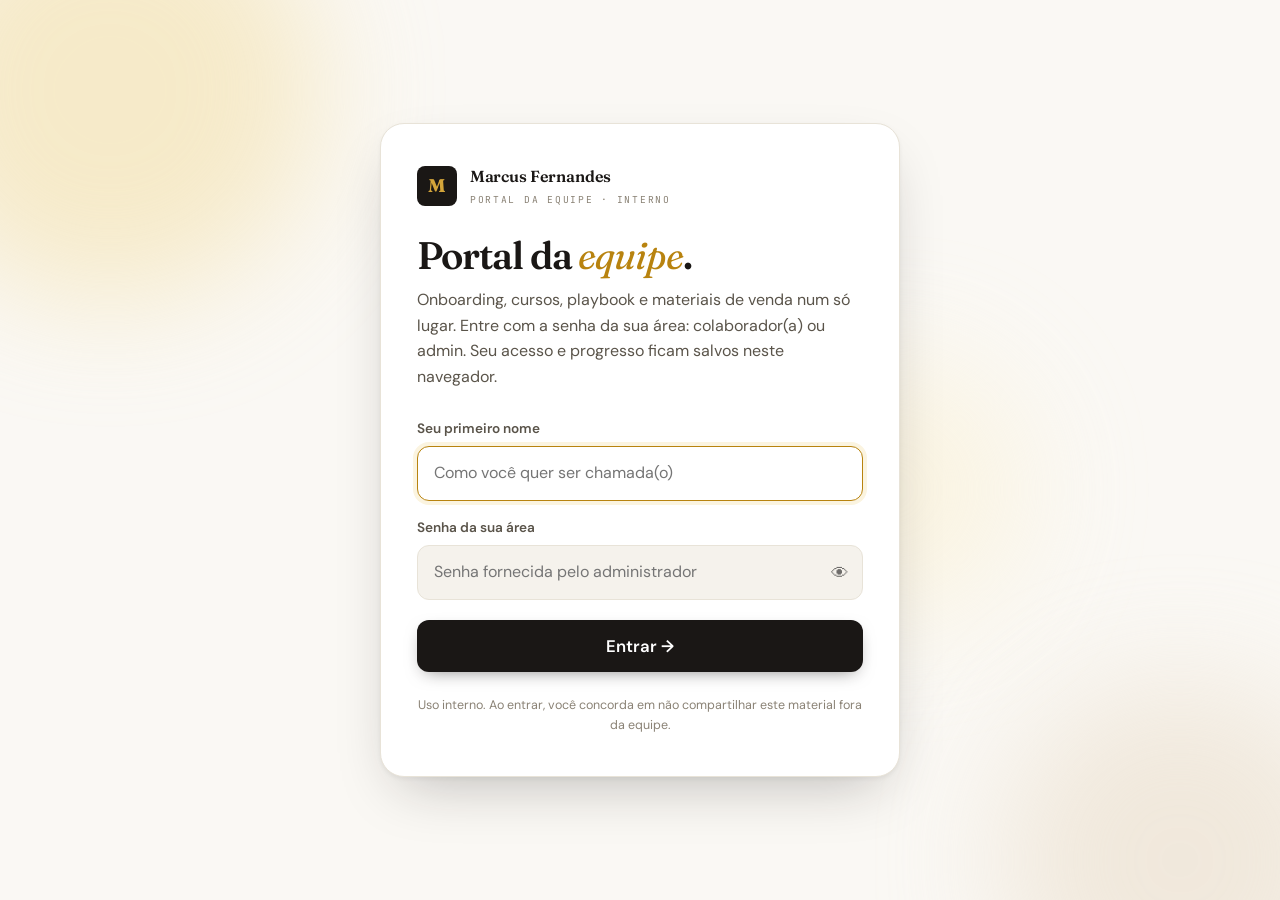
==== commit db2950a3: "feat: copiar/imprimir em todo o material, folheto para o cliente e ajustes de vocabulário - Vocabulá" ====
--- a/index.html
+++ b/index.html
@@ -22,7 +22,7 @@
       <div><div class="brand-name">Marcus Fernandes</div><div class="brand-meta">Portal da equipe · Interno</div></div>
     </div>
     <h1 class="gate-title">Portal da <em>equipe</em>.</h1>
-    <p class="gate-sub">Onboarding, cursos, playbook e materiais de venda num só lugar. Entre com a senha da sua área: vendedor(a) ou admin.</p>
+    <p class="gate-sub">Onboarding, cursos, playbook e materiais de venda num só lugar. Entre com a senha da sua área: colaborador(a) ou admin. Seu acesso e progresso ficam salvos neste navegador.</p>
     <p id="gate-note" class="gate-note" hidden></p>
 
     <form id="gate-form" class="gate-form" autocomplete="off">
@@ -33,7 +33,7 @@
       <label class="field">
         <span class="field-label">Senha da sua área</span>
         <div class="field-pass">
-          <input id="gate-pass" type="password" name="password" placeholder="Senha fornecida pelo Marcus" required>
+          <input id="gate-pass" type="password" name="password" placeholder="Senha fornecida pelo administrador" required>
           <button type="button" class="pass-toggle" id="pass-toggle" aria-label="Mostrar senha">👁</button>
         </div>
       </label>
--- a/onboarding/styles.css
+++ b/onboarding/styles.css
@@ -472,9 +472,46 @@
   .compare-title { width: 100%; }
 }
 
+/* ━━━ Ferramentas de compartilhar / folheto ━━━ */
+.view-tools { display: flex; flex-wrap: wrap; gap: .5rem; align-items: center; margin: 0 0 1.25rem; }
+.leaflet { background: #fff; border: 1px solid var(--border-strong); border-radius: 6px; padding: 2rem 2.25rem; box-shadow: var(--shadow-lg); color: var(--text); max-width: 820px; margin: 0 auto; }
+.lf-head { display: flex; align-items: center; gap: .8rem; border-bottom: 2px solid var(--ink); padding-bottom: .9rem; margin-bottom: 1.4rem; }
+.lf-brand { font-family: var(--ff-display); font-weight: 600; font-size: 1.05rem; }
+.lf-tag { font-family: var(--ff-mono); font-size: .6rem; letter-spacing: .18em; text-transform: uppercase; color: var(--text-3); }
+.lf-site { margin-left: auto; font-family: var(--ff-mono); font-size: .7rem; color: var(--gold-deep); }
+.lf-title { font-family: var(--ff-display); font-weight: 600; font-size: 1.9rem; letter-spacing: -.03em; line-height: 1.05; margin-bottom: .5rem; }
+.lf-sub { color: var(--text-2); font-size: .95rem; max-width: 640px; margin-bottom: 1.3rem; }
+.lf-grid { display: grid; grid-template-columns: 1fr 1fr; gap: .9rem; margin-bottom: 1.1rem; }
+.lf-box { border: 1px solid var(--border); border-radius: 10px; padding: .9rem 1rem; background: var(--surface); break-inside: avoid; }
+.lf-box h3 { font-family: var(--ff-display); font-weight: 600; font-size: 1rem; margin-bottom: .45rem; color: var(--gold-deep); }
+.lf-box ul, .lf-box ol { padding-left: 1.1rem; font-size: .84rem; line-height: 1.5; color: var(--text-2); }
+.lf-box li { margin-bottom: .3rem; }
+.lf-box li b { color: var(--text); }
+.lf-money { background: var(--gold-bg); border-color: #EBD9A8; }
+.lf-proof { display: grid; grid-template-columns: repeat(3, 1fr); gap: .6rem; margin-bottom: 1.1rem; }
+.lf-proof div { background: var(--ink); color: #fff; border-radius: 10px; padding: .8rem .9rem; display: grid; gap: .15rem; -webkit-print-color-adjust: exact; print-color-adjust: exact; }
+.lf-proof b { font-family: var(--ff-display); font-size: 1.5rem; color: var(--gold-light); line-height: 1; }
+.lf-proof span { font-size: .75rem; color: rgba(255,255,255,.78); }
+.lf-foot { display: flex; justify-content: space-between; gap: 1rem; border-top: 1px solid var(--border); padding-top: 1rem; flex-wrap: wrap; }
+.lf-foot > div { display: grid; gap: .15rem; font-size: .85rem; color: var(--text-2); }
+.lf-foot b { color: var(--text); }
+.lf-contact { text-align: right; }
+@media (max-width: 600px) {
+  .leaflet { padding: 1.25rem; }
+  .lf-grid, .lf-proof { grid-template-columns: 1fr; }
+  .lf-contact { text-align: left; }
+  .view-tools .btn, .view-tools .share-btn { flex: 1 1 auto; justify-content: center; }
+}
+
 @media print {
-  .topbar, .mobile-nav, .lesson-nav, .btn, .toast { display: none !important; }
-  body { background: #fff; }
+  @page { margin: 12mm; }
+  .topbar, .mobile-nav, .lesson-nav, .btn, .toast, .lesson-side, .view-tools, .share-bar, .side-back, .hero-actions, .no-print, .lesson-head .dots { display: none !important; }
+  body { background: #fff; font-size: 12.5px; }
+  .container { padding: 0 !important; max-width: 100% !important; }
+  .lesson-layout { grid-template-columns: 1fr !important; }
+  .block, .card, .quiz, .scenario, .order, .callout, .tbl-wrap, .step { animation: none !important; opacity: 1 !important; transform: none !important; break-inside: avoid; box-shadow: none !important; }
+  .callout-rule, .lf-proof div { -webkit-print-color-adjust: exact; print-color-adjust: exact; }
+  .leaflet { box-shadow: none; border: 0; padding: 0; max-width: 100%; }
   .cert { box-shadow: none; margin: 0; page-break-inside: avoid; }
 }
 
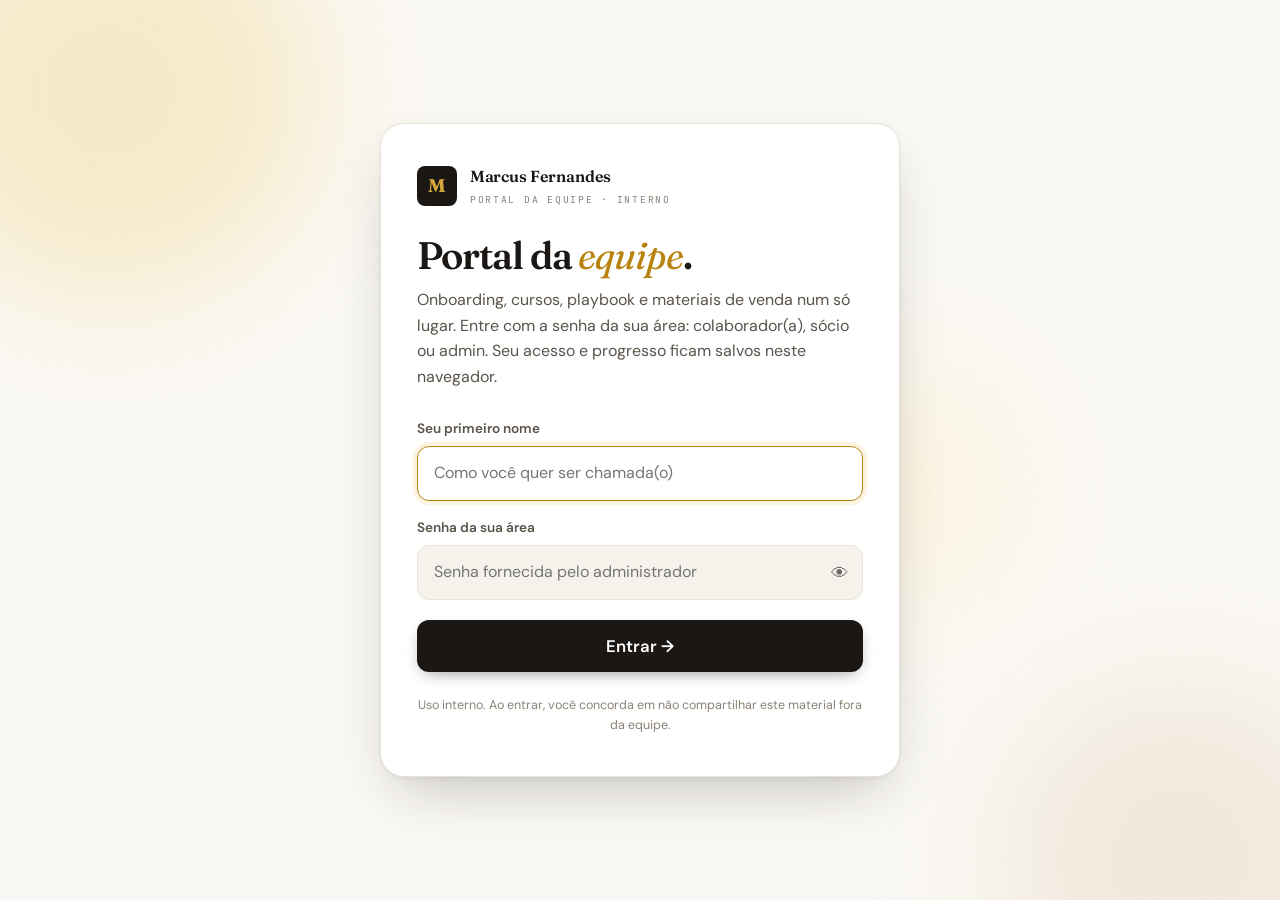
==== commit 5672135f: "feat(sociedade): área dos sócios com o Manual de Operação da Parceria e painel de definições Novo pe" ====
--- a/index.html
+++ b/index.html
@@ -8,8 +8,8 @@
 <link rel="preconnect" href="https://fonts.googleapis.com">
 <link rel="preconnect" href="https://fonts.gstatic.com" crossorigin>
 <link href="https://fonts.googleapis.com/css2?family=Fraunces:ital,opsz,wght@0,9..144,400;0,9..144,500;0,9..144,600;0,9..144,700;1,9..144,400&family=DM+Sans:wght@400;500;600;700&family=JetBrains+Mono:wght@400;500&display=swap" rel="stylesheet">
-<link rel="stylesheet" href="onboarding/styles.css">
-<link rel="stylesheet" href="assets/portal.css">
+<link rel="stylesheet" href="onboarding/styles.css?v=20261002b">
+<link rel="stylesheet" href="assets/portal.css?v=20261002b">
 </head>
 <body>
 
@@ -22,7 +22,7 @@
       <div><div class="brand-name">Marcus Fernandes</div><div class="brand-meta">Portal da equipe · Interno</div></div>
     </div>
     <h1 class="gate-title">Portal da <em>equipe</em>.</h1>
-    <p class="gate-sub">Onboarding, cursos, playbook e materiais de venda num só lugar. Entre com a senha da sua área: colaborador(a) ou admin. Seu acesso e progresso ficam salvos neste navegador.</p>
+    <p class="gate-sub">Onboarding, cursos, playbook e materiais de venda num só lugar. Entre com a senha da sua área: colaborador(a), sócio ou admin. Seu acesso e progresso ficam salvos neste navegador.</p>
     <p id="gate-note" class="gate-note" hidden></p>
 
     <form id="gate-form" class="gate-form" autocomplete="off">
@@ -54,6 +54,7 @@
       <span class="avatar" id="user-avatar">?</span>
       <span class="user-name" id="user-name"></span>
       <span class="role-pill" id="user-role"></span>
+      <button class="btn btn-outline btn-sm" id="print-view" title="Imprimir ou salvar esta página em PDF">🖨 Salvar PDF</button>
       <button class="btn btn-ghost btn-sm" id="logout">Sair</button>
     </div>
     <button class="menu-btn" id="menu-btn" aria-label="Menu">☰</button>
@@ -63,8 +64,8 @@
   <main id="view" class="view"></main>
 </div>
 
-<script src="assets/auth.js"></script>
-<script src="onboarding/content.js"></script>
-<script src="assets/portal.js"></script>
+<script src="assets/auth.js?v=20261002b"></script>
+<script src="onboarding/content.js?v=20261002b"></script>
+<script src="assets/portal.js?v=20261002b"></script>
 </body>
 </html>
--- a/onboarding/styles.css
+++ b/onboarding/styles.css
@@ -221,6 +221,7 @@
 
 /* ━━━ LIÇÃO ━━━ */
 .lesson-layout { display: grid; grid-template-columns: 260px 1fr; gap: 2.5rem; align-items: start; }
+.lesson-layout.video-layout { grid-template-columns: minmax(0, 1fr) 340px; }
 .lesson-side { position: sticky; top: 84px; }
 .side-back { display: inline-flex; align-items: center; gap: .4rem; background: none; border: 0; color: var(--text-3); font-size: .85rem; padding: 0; margin-bottom: 1rem; }
 .side-back:hover { color: var(--text); }
@@ -399,6 +400,16 @@
 .score-result.s-b .sr-verdict { background: var(--gold-bg); color: var(--gold-deep); }
 .score-result.s-no .sr-verdict { background: var(--red-bg); color: var(--red); }
 
+.sc-factor { margin-bottom: .7rem; }
+.sc-flabel { font-weight: 700; font-size: .9rem; margin-bottom: .35rem; }
+.sc-flabel small { font-weight: 400; color: var(--text-3); font-family: var(--ff-mono); font-size: .65rem; letter-spacing: .08em; text-transform: uppercase; margin-left: .3rem; }
+.sc-opts { display: flex; flex-wrap: wrap; gap: .35rem; }
+.sc-opt { background: var(--surface-2); border: 1.5px solid var(--border); border-radius: 100px; padding: .4rem .8rem; font-size: .84rem; color: var(--text-2); transition: all .15s; }
+.sc-opt b { font-family: var(--ff-mono); font-weight: 500; color: var(--text-3); margin-left: .2rem; }
+.sc-opt:hover { border-color: var(--gold); }
+.sc-opt.on { background: var(--ink); border-color: var(--ink); color: #fff; }
+.sc-opt.on b { color: var(--gold-light); }
+
 /* Navegação da lição */
 .lesson-nav { display: flex; justify-content: space-between; align-items: center; gap: 1rem; margin-top: 2.5rem; padding-top: 1.5rem; border-top: 1px solid var(--border); flex-wrap: wrap; }
 .lesson-nav .req { font-size: .85rem; color: var(--text-3); flex: 1; min-width: 200px; }
@@ -447,7 +458,7 @@
 @media (max-width: 960px) {
   .topbar-nav, .topbar-user, .topbar-progress { display: none; }
   .menu-btn { display: inline-flex; align-items: center; justify-content: center; }
-  .lesson-layout { grid-template-columns: minmax(0, 1fr); gap: 1.25rem; }
+  .lesson-layout, .lesson-layout.video-layout { grid-template-columns: minmax(0, 1fr); gap: 1.25rem; }
   .lesson-side { position: static; min-width: 0; max-width: 100%; }
   .side-list { display: flex; gap: .4rem; overflow-x: auto; padding-bottom: .4rem; scrollbar-width: none; max-width: 100%; }
   .side-list::-webkit-scrollbar { display: none; }
@@ -518,3 +529,136 @@
 @media (prefers-reduced-motion: reduce) {
   *, *::before, *::after { animation: none !important; transition: none !important; }
 }
+
+/* ━━━ Vídeos explicativos (Explainer) ━━━ */
+.xp { background: var(--ink); border-radius: var(--radius); overflow: hidden; box-shadow: var(--shadow-lg); color: #fff; --xp-gold: #D4A53A; }
+.xp:fullscreen { border-radius: 0; display: grid; grid-template-rows: 1fr auto auto; }
+.xp-stage { position: relative; aspect-ratio: 16 / 9; background: radial-gradient(120% 100% at 20% 0%, #2A2521 0%, #1A1715 55%, #100E0D 100%); overflow: hidden; outline: none; }
+.xp:fullscreen .xp-stage { aspect-ratio: auto; height: 100%; }
+.xp-stage::before { content: ''; position: absolute; inset: 0; background-image: radial-gradient(circle at 1px 1px, rgba(255,255,255,.05) 1px, transparent 0); background-size: 22px 22px; pointer-events: none; }
+.xp-scene { position: absolute; inset: 0 0 68px 0; padding: 1.5rem 2.5rem 1rem; display: grid; place-items: center; overflow: hidden; --rate: 1; }
+.xp-scene > * { width: 100%; max-width: 780px; }
+.xp-anim { opacity: 0; transform: translateY(14px); animation: xpIn calc(.55s * var(--rate)) var(--ease) forwards; animation-delay: calc(var(--i, 0) * .38s * var(--rate)); }
+@keyframes xpIn { to { opacity: 1; transform: none; } }
+.xp-caption { position: absolute; left: 0; right: 0; bottom: 0; padding: .9rem 2.5rem 1.1rem; text-align: center; font-size: clamp(.9rem, 1.6vw, 1.15rem); line-height: 1.4; background: linear-gradient(transparent, rgba(16,14,13,.85)); pointer-events: none; }
+.xp-caption span { display: inline-block; background: rgba(0,0,0,.55); padding: .35rem .8rem; border-radius: 8px; color: #F5F2EC; }
+.xp.no-cc .xp-caption { display: none; }
+.xp-big { position: absolute; inset: 0; display: grid; place-content: center; gap: .6rem; background: rgba(16,14,13,.42); border: 0; color: #fff; cursor: pointer; z-index: 2; text-align: center; }
+.xp-big span { width: 84px; height: 84px; border-radius: 50%; background: var(--xp-gold); color: var(--ink); display: grid; place-items: center; font-size: 2rem; margin: 0 auto; box-shadow: 0 12px 40px -10px rgba(212,165,58,.7); transition: transform .2s var(--ease); }
+.xp-big:hover span { transform: scale(1.06); }
+.xp-big small { font-size: .85rem; color: rgba(255,255,255,.8); font-weight: 600; }
+.xp-brand { position: absolute; top: .8rem; right: 1rem; font-family: var(--ff-mono); font-size: .58rem; letter-spacing: .2em; text-transform: uppercase; color: rgba(255,255,255,.4); }
+.xp-controls { display: flex; align-items: center; gap: .35rem; padding: .55rem .7rem; background: #100E0D; flex-wrap: wrap; }
+.xp-btn { background: rgba(255,255,255,.06); border: 1px solid rgba(255,255,255,.1); color: #F5F2EC; border-radius: 8px; min-width: 36px; height: 34px; padding: 0 .6rem; font: 600 .82rem/1 var(--ff-body); cursor: pointer; }
+.xp-btn:hover:not(:disabled) { background: rgba(255,255,255,.14); }
+.xp-btn.on { background: rgba(212,165,58,.22); border-color: var(--xp-gold); color: var(--xp-gold); }
+.xp-btn.off { opacity: .5; text-decoration: line-through; }
+.xp-btn:disabled { opacity: .35; cursor: not-allowed; }
+.xp-progress { flex: 1; min-width: 120px; height: 10px; background: rgba(255,255,255,.12); border-radius: 100px; position: relative; cursor: pointer; margin: 0 .35rem; }
+.xp-fill { height: 100%; width: 0; background: linear-gradient(90deg, var(--gold), var(--xp-gold)); border-radius: 100px; transition: width .15s linear; }
+.xp-markers i { position: absolute; top: -3px; width: 16px; height: 16px; margin-left: -8px; border-radius: 50%; background: #3A332D; border: 2px solid #100E0D; cursor: pointer; transition: background .2s; }
+.xp-markers i.past { background: var(--xp-gold); }
+.xp-markers i:hover { transform: scale(1.2); }
+.xp-time { font-family: var(--ff-mono); font-size: .72rem; color: rgba(255,255,255,.7); min-width: 3em; text-align: center; }
+.xp-meta { display: flex; gap: .75rem; align-items: baseline; padding: .7rem 1rem .8rem; background: #100E0D; border-top: 1px solid rgba(255,255,255,.06); font-size: .85rem; color: rgba(255,255,255,.7); flex-wrap: wrap; }
+.xp-meta b { color: #fff; font-family: var(--ff-display); font-weight: 600; font-size: .98rem; }
+.xp-done { margin-left: auto; color: #7FB59A; font-weight: 600; }
+.xp-lesson-wrap { display: grid; gap: .5rem; }
+.xp-lesson-wrap .xp-hint { font-size: .82rem; color: var(--text-3); }
+
+/* visuais */
+.xv-title { text-align: center; }
+.xv-eyebrow { font-family: var(--ff-mono); font-size: .62rem; letter-spacing: .3em; text-transform: uppercase; color: var(--xp-gold); margin-bottom: .8rem; }
+.xv-title h3 { font-family: var(--ff-display); font-weight: 600; font-size: clamp(1.4rem, 3.6vw, 2.6rem); letter-spacing: -.03em; line-height: 1.08; }
+.xv-title h3 em { color: var(--xp-gold); font-style: italic; font-weight: 400; }
+.xv-title p { margin-top: .8rem; color: rgba(255,255,255,.75); font-size: clamp(.9rem, 1.6vw, 1.1rem); max-width: 560px; margin-left: auto; margin-right: auto; }
+.xv-bullets h4 { font-family: var(--ff-display); font-weight: 600; font-size: clamp(1.1rem, 2.4vw, 1.6rem); margin-bottom: 1rem; letter-spacing: -.02em; }
+.xv-bullets ul { list-style: none; display: grid; gap: .6rem; }
+.xv-bullets li { display: flex; gap: .8rem; align-items: flex-start; font-size: clamp(.9rem, 1.7vw, 1.15rem); background: rgba(255,255,255,.05); padding: .7rem .9rem; border-radius: 10px; border: 1px solid rgba(255,255,255,.07); }
+.xv-dot { width: 10px; height: 10px; border-radius: 50%; background: var(--xp-gold); flex: none; margin-top: .45em; }
+.xv-chat { display: grid; gap: .4rem; max-width: 560px !important; align-self: start; margin-top: .25rem; }
+.xv-msg { max-width: 84%; padding: .55rem .85rem; border-radius: 16px; font-size: clamp(.78rem, 1.4vw, .98rem); line-height: 1.4; position: relative; }
+.xv-msg.them { background: #F5F2EC; color: var(--ink); border-bottom-left-radius: 4px; justify-self: start; }
+.xv-msg.you { background: #2E6B4E; color: #fff; border-bottom-right-radius: 4px; justify-self: end; }
+.xv-who { display: block; font-family: var(--ff-mono); font-size: .58rem; letter-spacing: .12em; text-transform: uppercase; opacity: .65; margin-bottom: .2rem; }
+.xv-timeline { position: relative; padding: 1.5rem 0; }
+.xv-line { position: absolute; left: 6%; right: 6%; top: 50%; height: 3px; background: rgba(255,255,255,.18); transform-origin: left; }
+.xv-points { display: flex; justify-content: space-between; position: relative; }
+.xv-point { text-align: center; width: 22%; }
+.xv-point i { display: block; width: 22px; height: 22px; border-radius: 50%; background: var(--xp-gold); margin: 0 auto .6rem; box-shadow: 0 0 0 6px rgba(212,165,58,.2); }
+.xv-point.stop i { background: #B83A2C; box-shadow: 0 0 0 6px rgba(184,58,44,.25); }
+.xv-point.ok i { background: #7FB59A; box-shadow: 0 0 0 6px rgba(127,181,154,.25); }
+.xv-point b { display: block; font-family: var(--ff-display); font-size: clamp(1rem, 2.2vw, 1.4rem); }
+.xv-point span { font-size: clamp(.7rem, 1.3vw, .9rem); color: rgba(255,255,255,.7); }
+.xv-funnel { display: grid; gap: .55rem; }
+.xv-frow { display: grid; grid-template-columns: 150px 1fr 72px; gap: .8rem; align-items: center; font-size: clamp(.8rem, 1.5vw, 1rem); }
+.xv-flabel { text-align: right; color: rgba(255,255,255,.8); }
+.xv-fbar { height: 26px; background: rgba(255,255,255,.08); border-radius: 6px; overflow: hidden; }
+.xv-fbar span { display: block; height: 100%; width: 0; background: linear-gradient(90deg, var(--gold), var(--xp-gold)); border-radius: 6px; animation: xvBar calc(.9s * var(--rate)) var(--ease) forwards; }
+@keyframes xvBar { to { width: var(--w); } }
+.xv-fval { font-family: var(--ff-display); font-size: clamp(1rem, 2vw, 1.3rem); color: var(--xp-gold); }
+.xv-compare { display: grid; grid-template-columns: 1fr 1fr; gap: 1rem; }
+.xv-col { background: rgba(255,255,255,.05); border: 1px solid rgba(255,255,255,.08); border-radius: 12px; padding: 1rem 1.1rem; }
+.xv-col h4 { font-family: var(--ff-display); font-size: clamp(1rem, 2vw, 1.3rem); margin-bottom: .6rem; color: var(--xp-gold); }
+.xv-col ul { list-style: none; display: grid; gap: .4rem; font-size: clamp(.8rem, 1.5vw, 1rem); }
+.xv-col li::before { content: '›'; color: var(--xp-gold); margin-right: .5rem; }
+.xv-steps { display: grid; gap: .55rem; }
+.xv-step { display: grid; grid-template-columns: 38px 1fr; gap: .8rem; align-items: start; background: rgba(255,255,255,.05); border-radius: 10px; padding: .65rem .8rem; font-size: clamp(.85rem, 1.6vw, 1.05rem); }
+.xv-step b { width: 38px; height: 38px; border-radius: 50%; background: var(--xp-gold); color: var(--ink); display: grid; place-items: center; font-family: var(--ff-display); }
+.xv-step strong { display: block; }
+.xv-step span { color: rgba(255,255,255,.72); font-size: .92em; }
+.xv-stat { display: grid; grid-template-columns: repeat(auto-fit, minmax(140px, 1fr)); gap: 1rem; text-align: center; }
+.xv-stat b { display: block; font-family: var(--ff-display); font-size: clamp(2rem, 5vw, 3.4rem); color: var(--xp-gold); line-height: 1; letter-spacing: -.03em; }
+.xv-stat span { display: block; margin-top: .4rem; color: rgba(255,255,255,.75); font-size: clamp(.8rem, 1.4vw, 1rem); }
+.xv-phone { width: min(300px, 70%) !important; background: #111; border-radius: 28px; padding: 10px; border: 2px solid #333; box-shadow: 0 20px 60px -20px rgba(0,0,0,.8); }
+.xv-screen { background: #fff; color: #1A1715; border-radius: 20px; padding: .9rem .8rem; display: grid; gap: .45rem; min-height: 220px; }
+.xv-search { background: #F1F3F4; border-radius: 100px; padding: .45rem .8rem; font-size: .8rem; color: #333; }
+.xv-result { padding: .45rem .5rem; border-radius: 8px; font-size: .78rem; display: grid; }
+.xv-result b { color: #1a0dab; font-weight: 500; }
+.xv-result span { color: #4d5156; font-size: .7rem; }
+.xv-result.you { background: #FCEEE9; outline: 2px dashed #B83A2C; position: relative; }
+.xv-result.you i { position: absolute; right: .5rem; top: .4rem; font-style: normal; font-size: .6rem; background: #B83A2C; color: #fff; padding: .1rem .4rem; border-radius: 100px; }
+.xv-result.dim { filter: grayscale(1) opacity(.6); }
+.xv-pfoot { text-align: center; font-size: .7rem; color: #70757a; padding-top: .3rem; }
+.xv-clock { display: grid; grid-template-columns: 220px 1fr; gap: 1.5rem; align-items: center; }
+.xv-clock svg { width: 100%; transform: rotate(-90deg); }
+.xv-track { fill: none; stroke: rgba(255,255,255,.1); stroke-width: 22; }
+.xv-arc { fill: none; stroke-width: 22; opacity: 0; animation: xvArc calc(.5s * var(--rate)) var(--ease) forwards; animation-delay: calc(var(--i) * .45s * var(--rate)); }
+@keyframes xvArc { to { opacity: 1; } }
+.xv-ctext { transform: rotate(90deg); transform-origin: 100px 100px; fill: #fff; font-family: var(--ff-display); font-size: 44px; text-anchor: middle; font-weight: 600; }
+.xv-csub { transform: rotate(90deg); transform-origin: 100px 100px; fill: rgba(255,255,255,.6); font-size: 12px; text-anchor: middle; letter-spacing: 2px; }
+.xv-clock ul { list-style: none; display: grid; gap: .5rem; font-size: clamp(.85rem, 1.6vw, 1.05rem); }
+.xv-clock li { display: flex; align-items: center; gap: .6rem; }
+.xv-clock li i { width: 14px; height: 14px; border-radius: 4px; flex: none; }
+.xv-clock li b { font-family: var(--ff-mono); font-size: .8em; color: var(--xp-gold); min-width: 3.4em; }
+.xv-score { display: grid; grid-template-columns: 1fr 180px; gap: 1.2rem; align-items: center; }
+.xv-score ul { list-style: none; display: grid; gap: .45rem; font-size: clamp(.82rem, 1.5vw, 1rem); }
+.xv-score li { display: flex; gap: .7rem; align-items: center; background: rgba(255,255,255,.05); padding: .55rem .8rem; border-radius: 8px; opacity: .55; }
+.xv-score li.on { opacity: 1; }
+.xv-cb { width: 22px; height: 22px; border-radius: 6px; border: 2px solid rgba(255,255,255,.35); display: grid; place-items: center; font-size: .75rem; flex: none; }
+.xv-score li.on .xv-cb { background: #7FB59A; border-color: #7FB59A; color: var(--ink); }
+.xv-sres { text-align: center; background: rgba(255,255,255,.06); border-radius: 14px; padding: 1rem; }
+.xv-sres b { display: block; font-family: var(--ff-display); font-size: 3.4rem; color: var(--xp-gold); line-height: 1; }
+.xv-sres span { font-size: .85rem; color: rgba(255,255,255,.8); display: block; margin-top: .4rem; }
+
+/* galeria de vídeos */
+.video-list { display: grid; gap: .5rem; }
+.video-item { display: grid; grid-template-columns: 44px 1fr auto; gap: .8rem; align-items: center; background: var(--surface); border: 1px solid var(--border); border-radius: 12px; padding: .75rem .9rem; text-align: left; width: 100%; }
+.video-item:hover { border-color: var(--gold); }
+.video-item.active { border-color: var(--gold); background: var(--gold-bg); }
+.video-item .vi-n { width: 44px; height: 44px; border-radius: 10px; background: var(--ink); color: var(--gold-light); display: grid; place-items: center; font-family: var(--ff-display); font-weight: 700; }
+.video-item b { font-family: var(--ff-display); font-weight: 600; display: block; }
+.video-item small { color: var(--text-3); font-size: .78rem; }
+.video-item .vi-dur { font-family: var(--ff-mono); font-size: .7rem; color: var(--text-3); }
+.video-item.watched .vi-n { background: var(--green); color: #fff; }
+
+@media (max-width: 700px) {
+  .xp-scene { padding: 1rem 1.1rem; inset: 0 0 56px 0; }
+  .xv-compare, .xv-clock, .xv-score { grid-template-columns: 1fr; gap: .7rem; }
+  .xv-clock svg { max-width: 150px; margin: 0 auto; }
+  .xv-frow { grid-template-columns: 90px 1fr 56px; }
+  .xv-point span { display: none; }
+  .xp-caption { padding: .6rem 1rem .8rem; }
+  .xp-controls .xp-btn[data-a="cc"], .xp-controls .xp-btn[data-a="rate"] { display: none; }
+}
+@media print { .xp, .video-list { display: none !important; } }
--- a/assets/portal.css
+++ b/assets/portal.css
@@ -14,6 +14,8 @@
 .portal-user { display: flex; align-items: center; gap: .55rem; }
 .role-pill { font-family: var(--ff-mono); font-size: .6rem; letter-spacing: .12em; text-transform: uppercase; padding: .2rem .5rem; border-radius: 100px; background: var(--gold-bg); color: var(--gold-deep); }
 .role-pill.admin { background: var(--ink); color: var(--gold-light); }
+.role-pill.socio { background: var(--green-bg); color: var(--green); }
+.tile.socio-tile .t-icon { background: var(--green-bg); }
 
 .p-hero { display: grid; grid-template-columns: 1.2fr .8fr; gap: 2rem; align-items: center; padding: 1rem 0 2.5rem; }
 .p-hero .lead { max-width: 600px; }
@@ -87,9 +89,11 @@
 .status-dot.progress { background: var(--gold); }
 
 .admin-band { background: var(--surface-2); border-radius: var(--radius); padding: 1.5rem; border: 1px solid var(--border); }
-.two-col { display: grid; grid-template-columns: 1fr 1fr; gap: 1rem; align-items: start; }
+.two-col { display: grid; grid-template-columns: minmax(0, 1fr) minmax(0, 1fr); gap: 1rem; align-items: start; }
+.two-col > * { min-width: 0; }
 .team-table td:first-child { font-weight: 600; }
-.kv { display: grid; grid-template-columns: max-content 1fr; gap: .35rem 1rem; font-size: .9rem; }
+.kv { display: grid; grid-template-columns: max-content minmax(0, 1fr); gap: .35rem 1rem; font-size: .9rem; }
+.kv dd { min-width: 0; overflow-wrap: anywhere; }
 .kv dt { font-family: var(--ff-mono); font-size: .68rem; color: var(--text-3); letter-spacing: .08em; text-transform: uppercase; padding-top: .2rem; }
 .kv dd code { background: var(--surface-2); padding: .1rem .35rem; border-radius: 4px; }
 
@@ -102,6 +106,6 @@
   .portal-nav, .portal-user { display: none; }
   .menu-btn { display: inline-flex; align-items: center; justify-content: center; }
   .p-hero { grid-template-columns: 1fr; }
-  .two-col { grid-template-columns: 1fr; }
+  .two-col { grid-template-columns: minmax(0, 1fr); }
   .tile.featured { grid-template-columns: 1fr; }
 }
